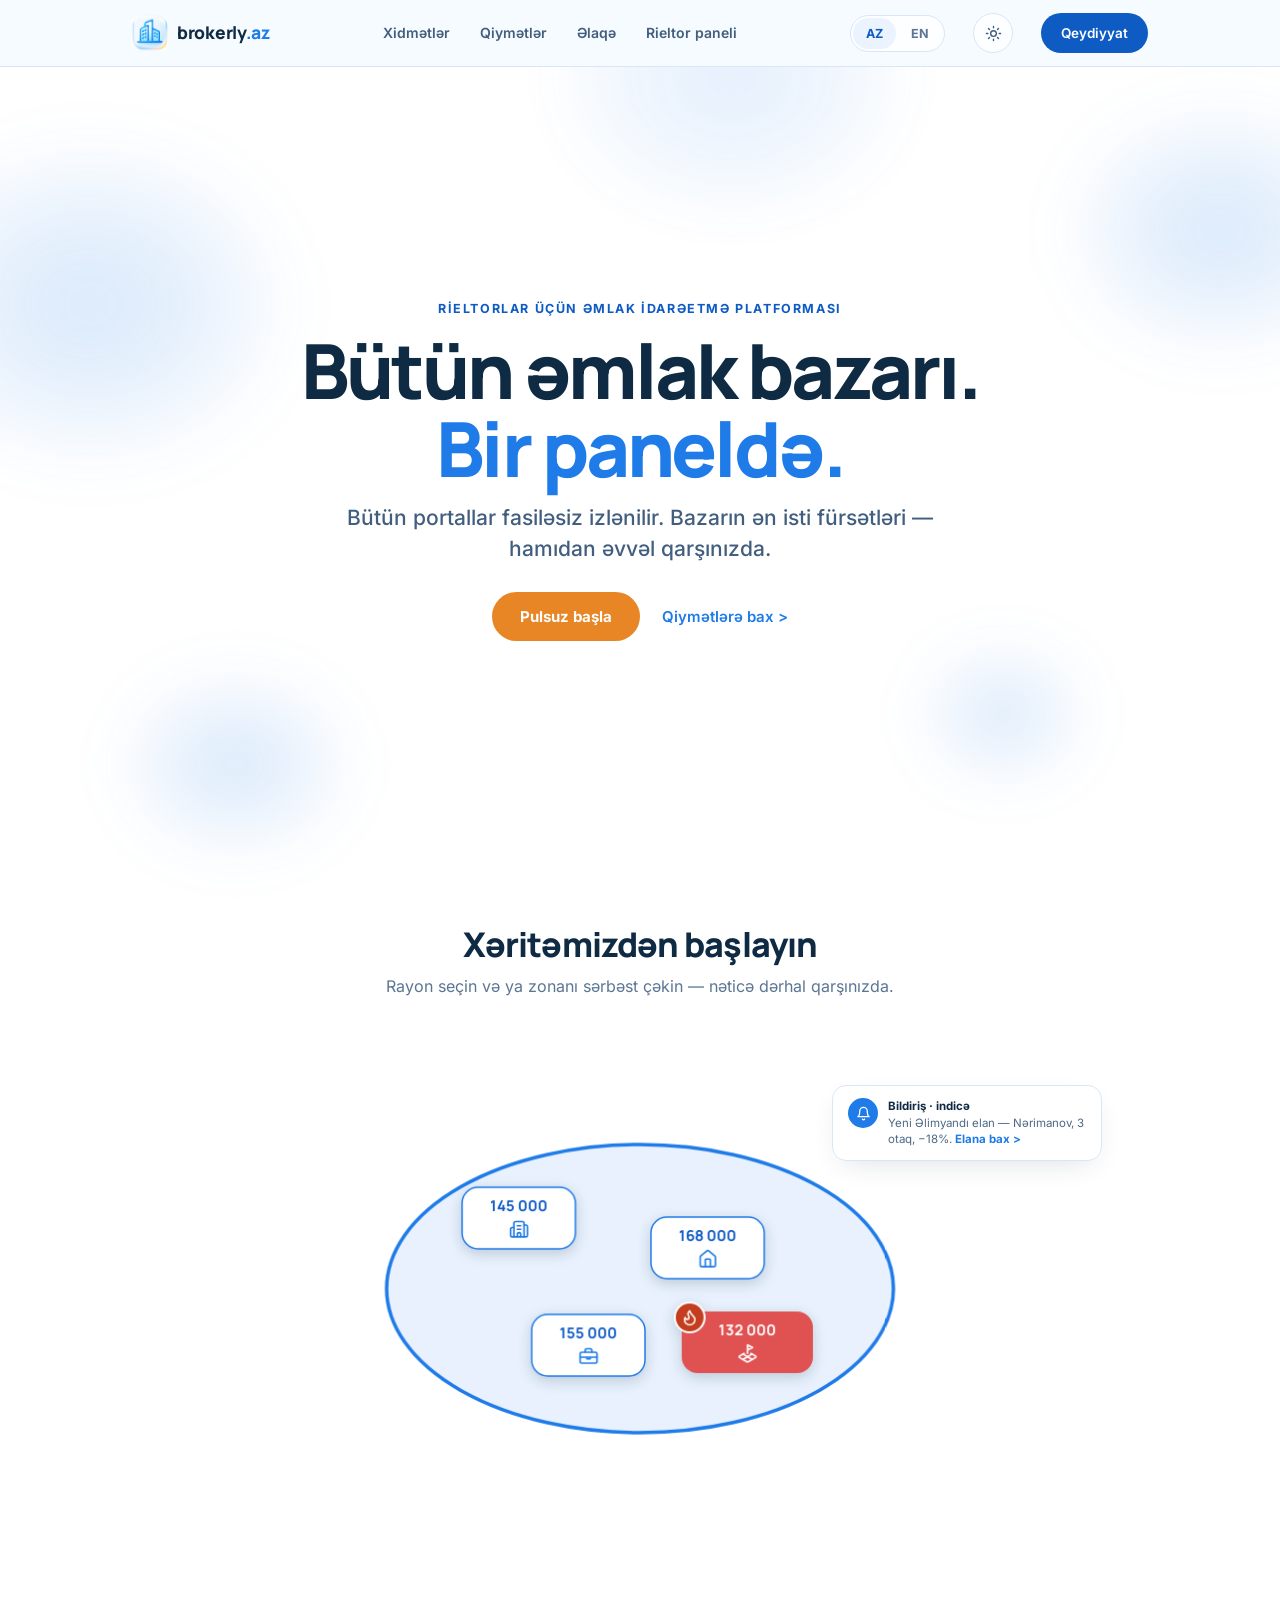
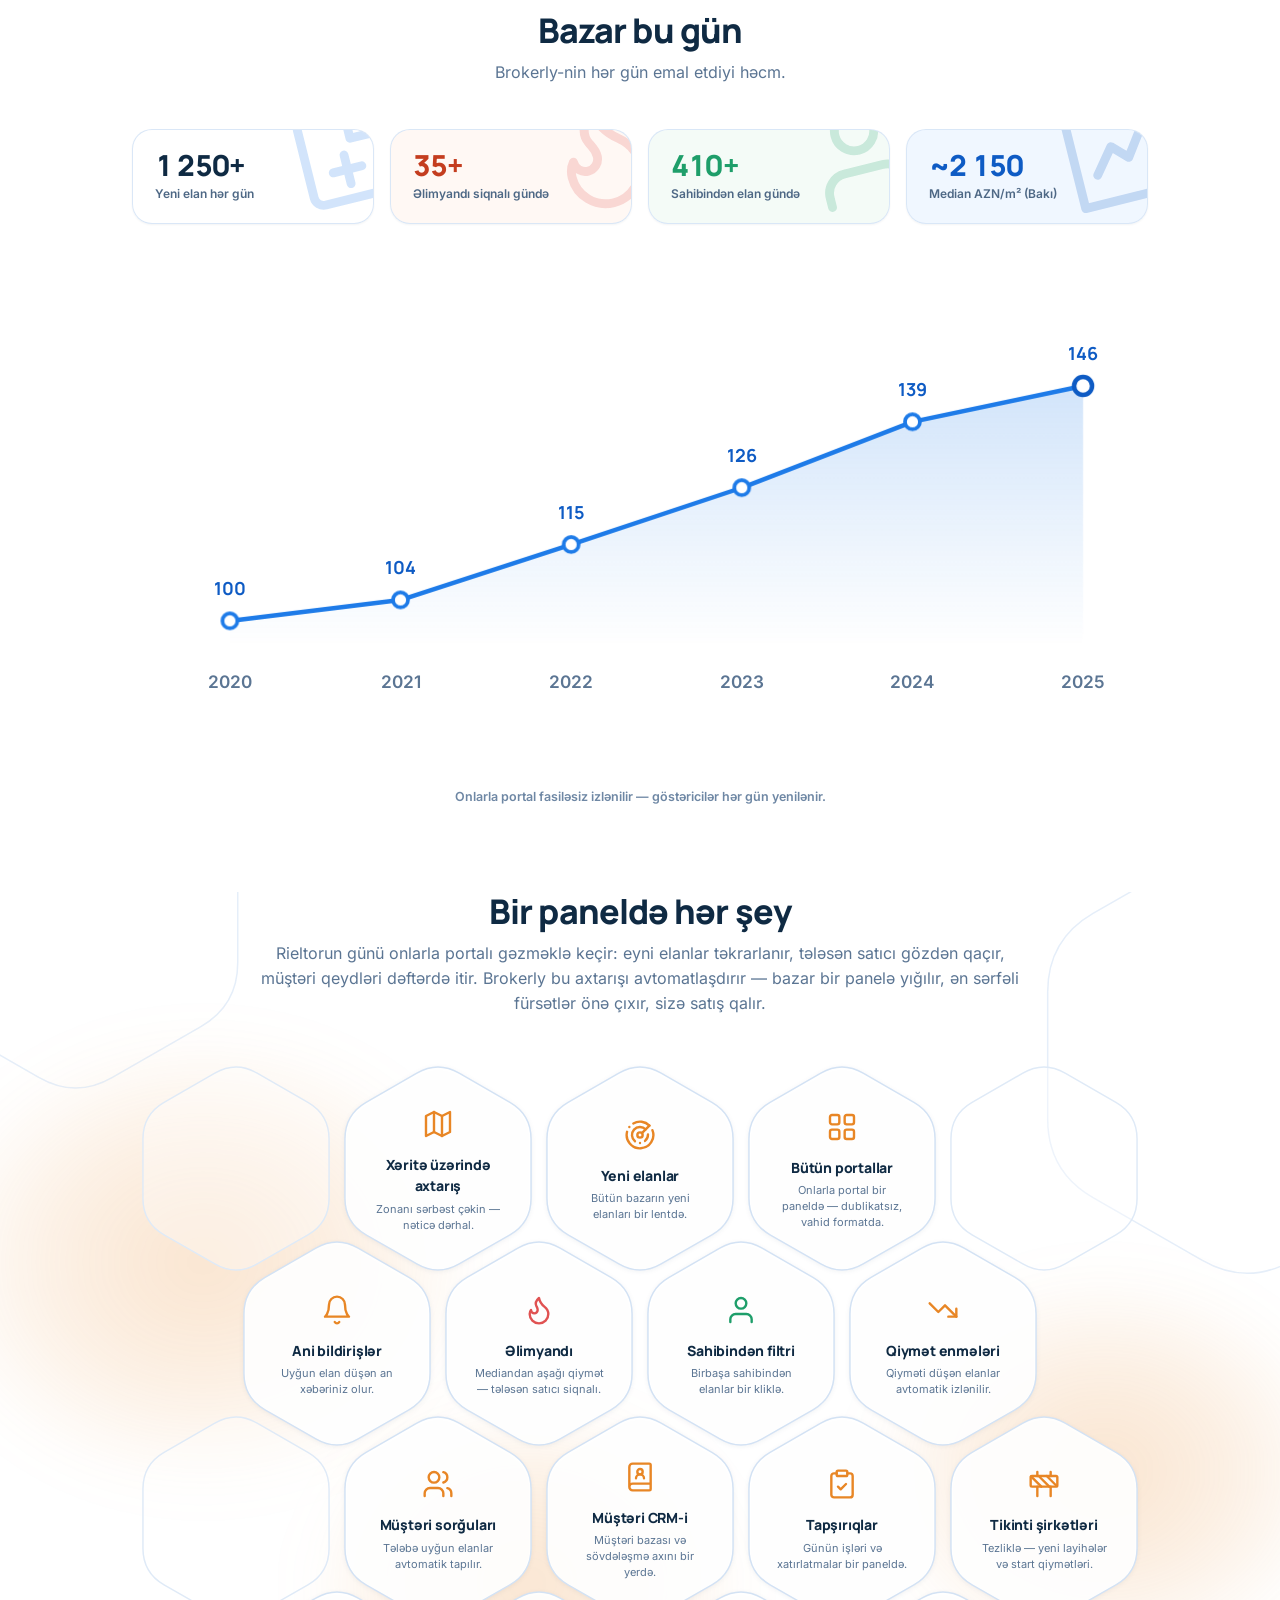
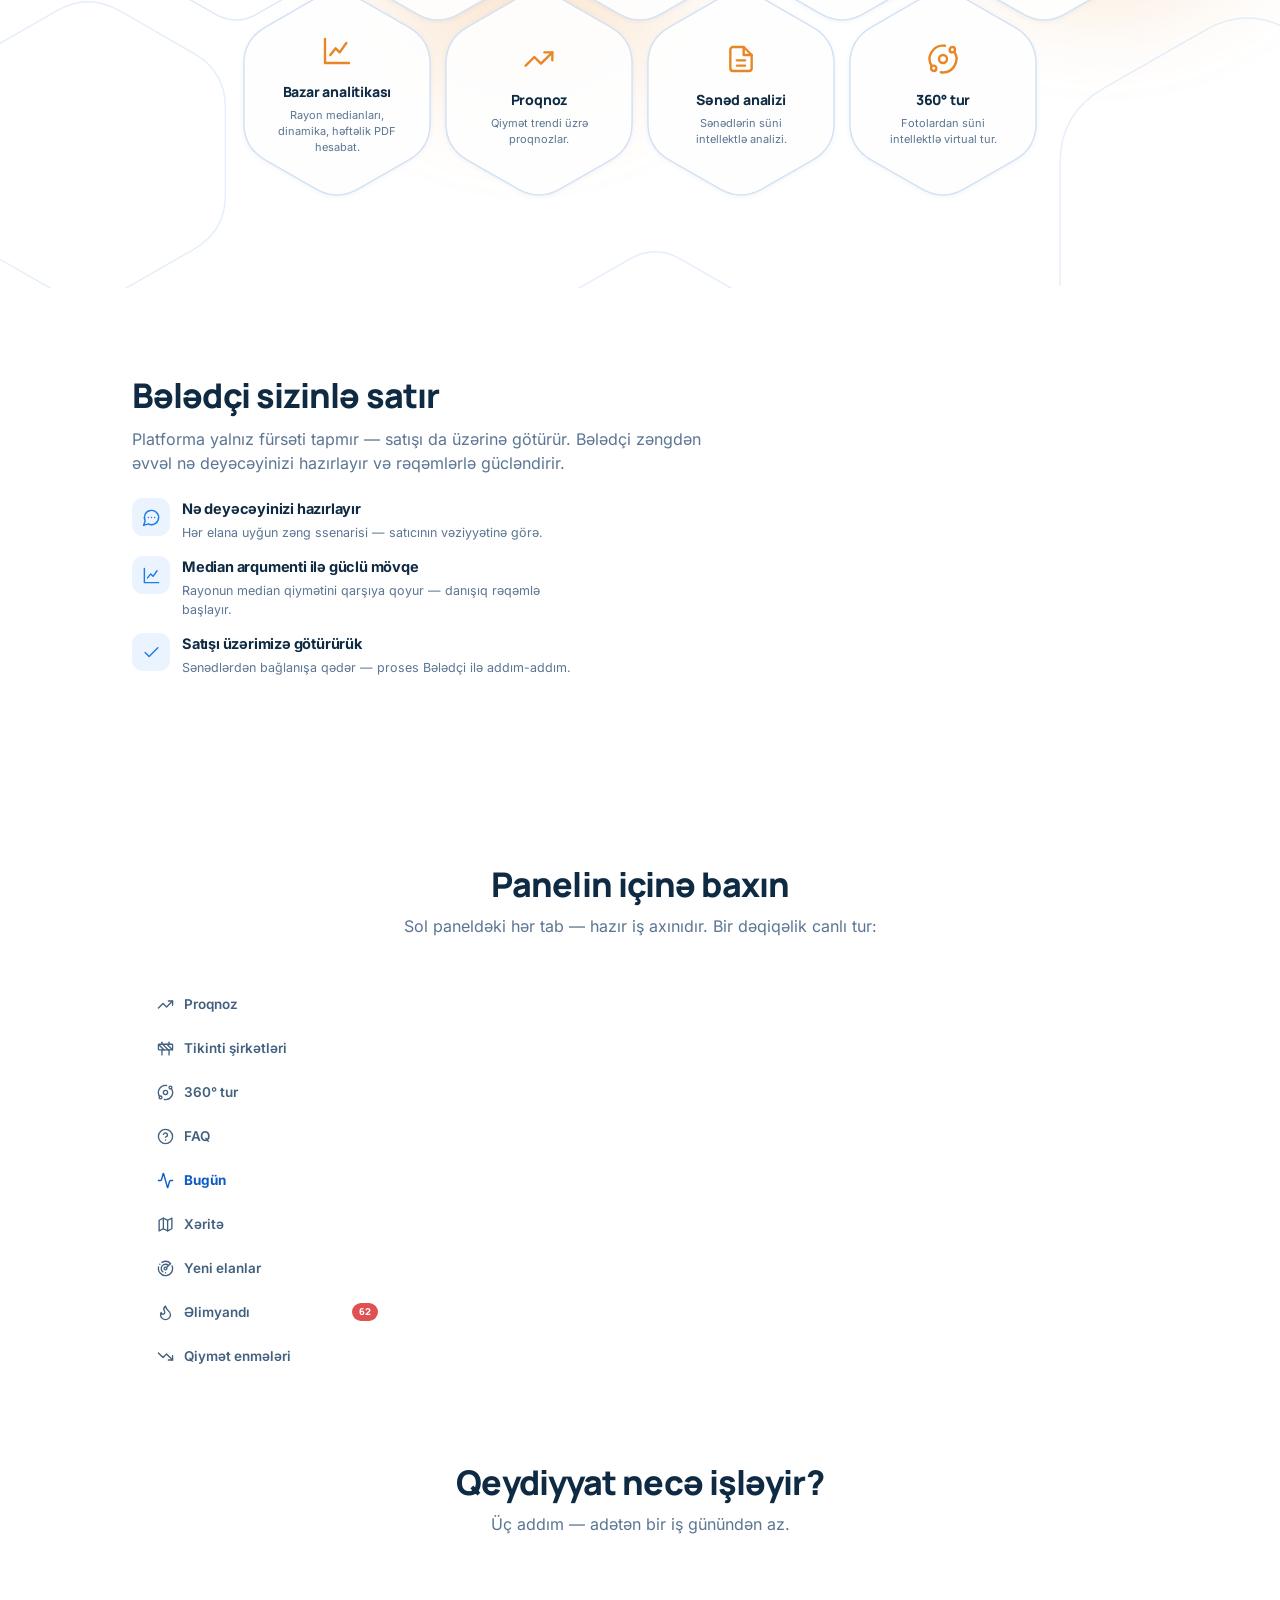
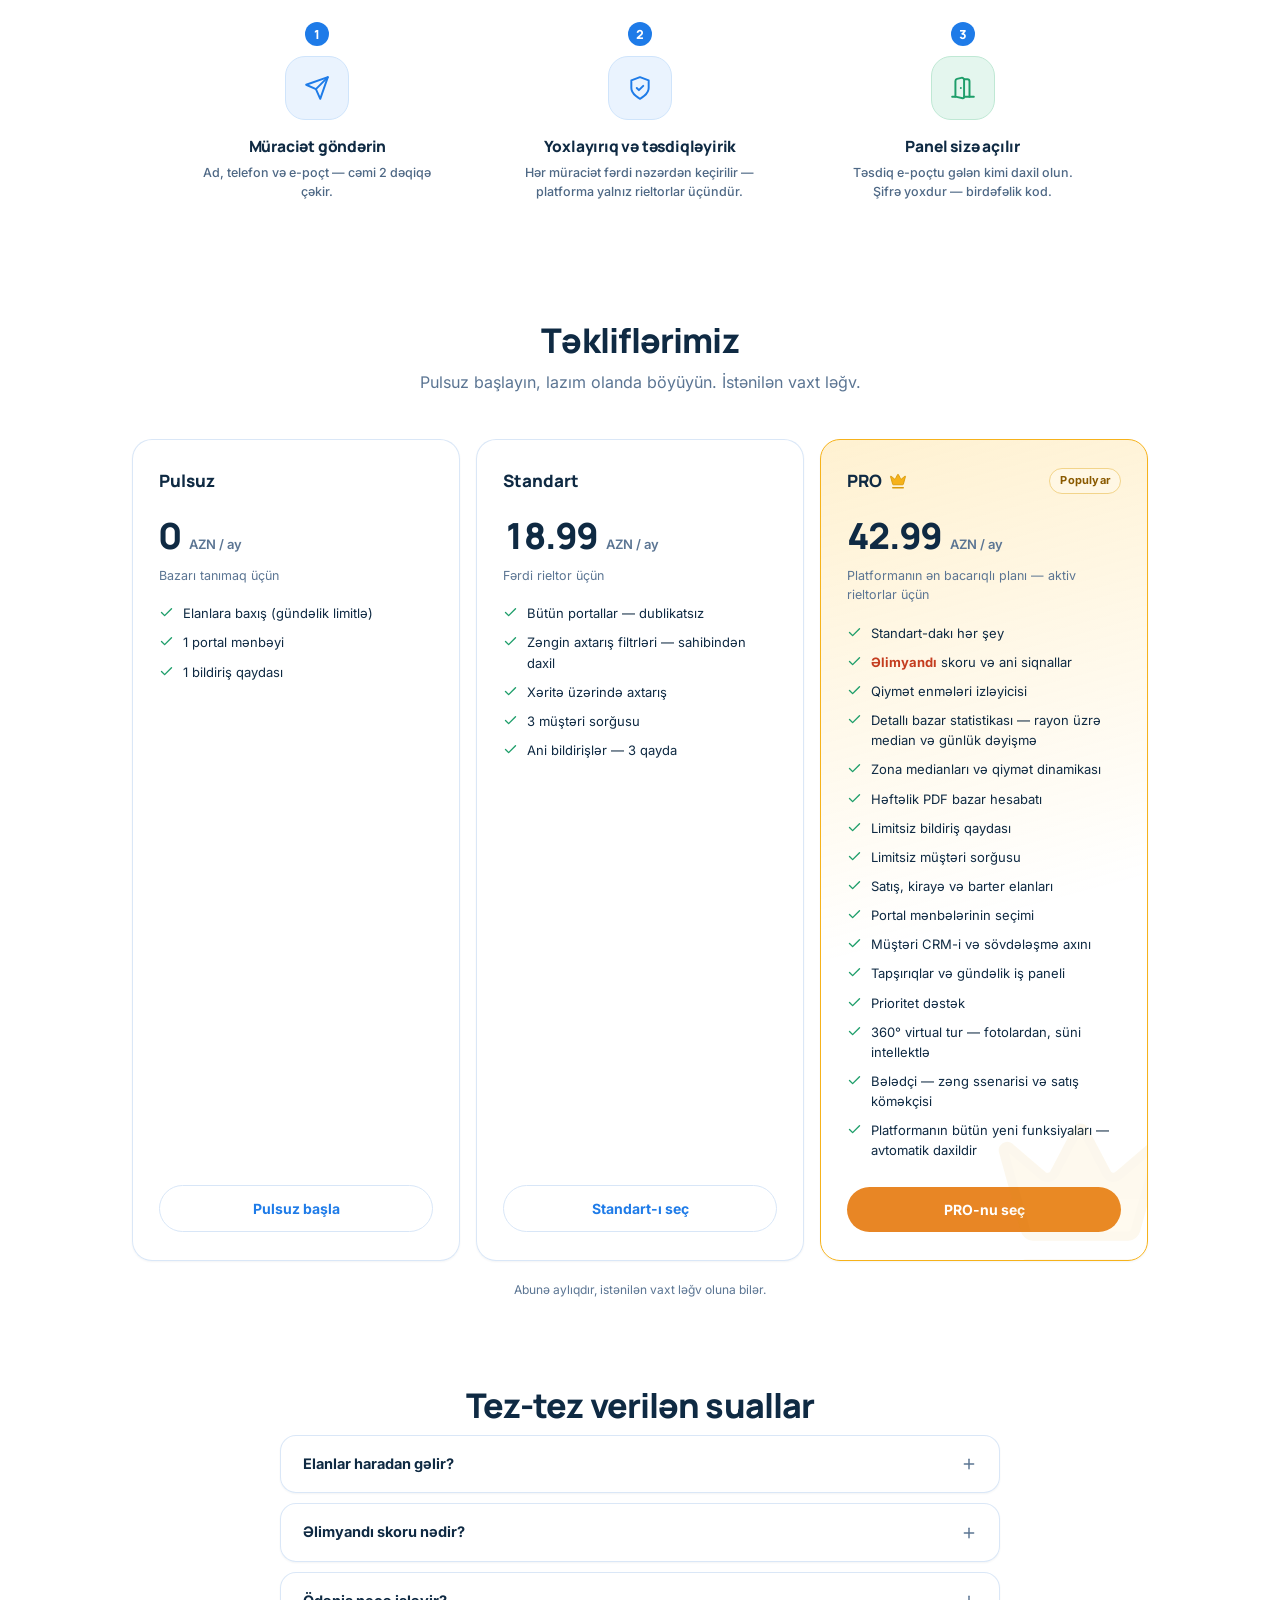
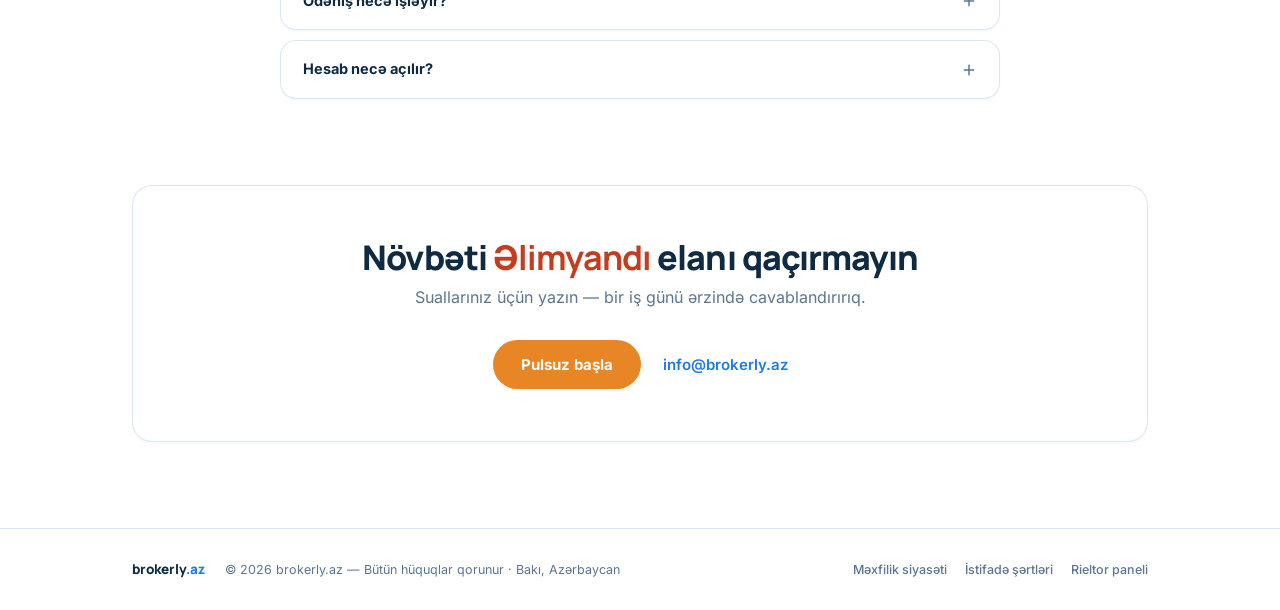
==== index.html @ d24974b5 "Map bubble mobile fix + approximate widget stats" ====
<!DOCTYPE html>
<html lang="az" data-title-az="brokerly.az — Bütün əmlak bazarı. Bir paneldə." data-title-en="brokerly.az — The entire property market. In one panel.">
<head>
<meta charset="UTF-8">
<meta name="viewport" content="width=device-width, initial-scale=1">
<title>brokerly.az — Bütün əmlak bazarı. Bir paneldə.</title>
<meta name="description" content="Brokerly — rieltorlar üçün əmlak idarəetmə platforması. Onlarla portal bir paneldə, Əlimyandı skoru, ani bildirişlər.">
<meta property="og:title" content="brokerly.az — Bütün əmlak bazarı. Bir paneldə.">
<meta property="og:description" content="Brokerly — rieltorlar üçün əmlak idarəetmə platforması. Onlarla portal bir paneldə, Əlimyandı skoru, ani bildirişlər.">
<meta property="og:image" content="https://brokerly.az/logo.png">
<meta property="og:url" content="https://brokerly.az/">
<meta property="og:locale" content="az_AZ">
<meta name="twitter:card" content="summary">
<link rel="canonical" href="https://brokerly.az/">
<link rel="alternate" hreflang="az" href="https://brokerly.az/">
<link rel="alternate" hreflang="x-default" href="https://brokerly.az/">
<meta property="og:type" content="website">
<link rel="icon" type="image/png" href="favicon.png">
<link rel="apple-touch-icon" href="apple-touch-icon.png">

<script>
document.documentElement.classList.add("js");
try{
  var th=localStorage.getItem("brokerly-theme");
  if(th==="dark"||(!th&&window.matchMedia&&matchMedia("(prefers-color-scheme: dark)").matches))
    document.documentElement.classList.add("dark");
}catch(e){}
</script>
<script type="application/ld+json">
{"@context":"https://schema.org","@graph":[
 {"@type":"Organization","name":"Brokerly","url":"https://brokerly.az","logo":"https://brokerly.az/logo.png","email":"info@brokerly.az","address":{"@type":"PostalAddress","addressLocality":"Baku","addressCountry":"AZ"}},
 {"@type":"Product","name":"Brokerly — rieltor paneli","description":"Rieltorlar üçün əmlak idarəetmə platforması: elan aqreqasiyası, Əlimyandı skoru, ani bildirişlər.","brand":{"@type":"Brand","name":"Brokerly"},
  "offers":[
   {"@type":"Offer","name":"Pulsuz","price":"0","priceCurrency":"AZN"},
   {"@type":"Offer","name":"Standart","price":"18.99","priceCurrency":"AZN"},
   {"@type":"Offer","name":"PRO","price":"42.99","priceCurrency":"AZN"}]}]}
</script>
<style>
@font-face{font-family:'Inter';font-style:normal;font-weight:400;font-display:swap;src:url(fonts/inter-latin-ext-400-normal.woff2) format('woff2');unicode-range:U+0100-02BA,U+02BD-02C5,U+02C7-02CC,U+02CE-02D7,U+02DD-02FF,U+0304,U+0308,U+0329,U+1D00-1DBF,U+1E00-1E9F,U+1EF2-1EFF,U+2020,U+20A0-20AB,U+20AD-20C0,U+2113,U+2C60-2C7F,U+A720-A7FF}
@font-face{font-family:'Inter';font-style:normal;font-weight:400;font-display:swap;src:url(fonts/inter-latin-400-normal.woff2) format('woff2');unicode-range:U+0000-00FF,U+0131,U+0152-0153,U+02BB-02BC,U+02C6,U+02DA,U+02DC,U+0304,U+0308,U+0329,U+2000-206F,U+20AC,U+2122,U+2191,U+2193,U+2212,U+2215,U+FEFF,U+FFFD}
@font-face{font-family:'Inter';font-style:normal;font-weight:500;font-display:swap;src:url(fonts/inter-latin-ext-500-normal.woff2) format('woff2');unicode-range:U+0100-02BA,U+02BD-02C5,U+02C7-02CC,U+02CE-02D7,U+02DD-02FF,U+0304,U+0308,U+0329,U+1D00-1DBF,U+1E00-1E9F,U+1EF2-1EFF,U+2020,U+20A0-20AB,U+20AD-20C0,U+2113,U+2C60-2C7F,U+A720-A7FF}
@font-face{font-family:'Inter';font-style:normal;font-weight:500;font-display:swap;src:url(fonts/inter-latin-500-normal.woff2) format('woff2');unicode-range:U+0000-00FF,U+0131,U+0152-0153,U+02BB-02BC,U+02C6,U+02DA,U+02DC,U+0304,U+0308,U+0329,U+2000-206F,U+20AC,U+2122,U+2191,U+2193,U+2212,U+2215,U+FEFF,U+FFFD}
@font-face{font-family:'Inter';font-style:normal;font-weight:600;font-display:swap;src:url(fonts/inter-latin-ext-600-normal.woff2) format('woff2');unicode-range:U+0100-02BA,U+02BD-02C5,U+02C7-02CC,U+02CE-02D7,U+02DD-02FF,U+0304,U+0308,U+0329,U+1D00-1DBF,U+1E00-1E9F,U+1EF2-1EFF,U+2020,U+20A0-20AB,U+20AD-20C0,U+2113,U+2C60-2C7F,U+A720-A7FF}
@font-face{font-family:'Inter';font-style:normal;font-weight:600;font-display:swap;src:url(fonts/inter-latin-600-normal.woff2) format('woff2');unicode-range:U+0000-00FF,U+0131,U+0152-0153,U+02BB-02BC,U+02C6,U+02DA,U+02DC,U+0304,U+0308,U+0329,U+2000-206F,U+20AC,U+2122,U+2191,U+2193,U+2212,U+2215,U+FEFF,U+FFFD}
@font-face{font-family:'Inter';font-style:normal;font-weight:700;font-display:swap;src:url(fonts/inter-latin-ext-700-normal.woff2) format('woff2');unicode-range:U+0100-02BA,U+02BD-02C5,U+02C7-02CC,U+02CE-02D7,U+02DD-02FF,U+0304,U+0308,U+0329,U+1D00-1DBF,U+1E00-1E9F,U+1EF2-1EFF,U+2020,U+20A0-20AB,U+20AD-20C0,U+2113,U+2C60-2C7F,U+A720-A7FF}
@font-face{font-family:'Inter';font-style:normal;font-weight:700;font-display:swap;src:url(fonts/inter-latin-700-normal.woff2) format('woff2');unicode-range:U+0000-00FF,U+0131,U+0152-0153,U+02BB-02BC,U+02C6,U+02DA,U+02DC,U+0304,U+0308,U+0329,U+2000-206F,U+20AC,U+2122,U+2191,U+2193,U+2212,U+2215,U+FEFF,U+FFFD}
@font-face{font-family:'Manrope';font-style:normal;font-weight:700;font-display:swap;src:url(fonts/manrope-latin-ext-700-normal.woff2) format('woff2');unicode-range:U+0100-02BA,U+02BD-02C5,U+02C7-02CC,U+02CE-02D7,U+02DD-02FF,U+0304,U+0308,U+0329,U+1D00-1DBF,U+1E00-1E9F,U+1EF2-1EFF,U+2020,U+20A0-20AB,U+20AD-20C0,U+2113,U+2C60-2C7F,U+A720-A7FF}
@font-face{font-family:'Manrope';font-style:normal;font-weight:700;font-display:swap;src:url(fonts/manrope-latin-700-normal.woff2) format('woff2');unicode-range:U+0000-00FF,U+0131,U+0152-0153,U+02BB-02BC,U+02C6,U+02DA,U+02DC,U+0304,U+0308,U+0329,U+2000-206F,U+20AC,U+2122,U+2191,U+2193,U+2212,U+2215,U+FEFF,U+FFFD}
@font-face{font-family:'Manrope';font-style:normal;font-weight:800;font-display:swap;src:url(fonts/manrope-latin-ext-800-normal.woff2) format('woff2');unicode-range:U+0100-02BA,U+02BD-02C5,U+02C7-02CC,U+02CE-02D7,U+02DD-02FF,U+0304,U+0308,U+0329,U+1D00-1DBF,U+1E00-1E9F,U+1EF2-1EFF,U+2020,U+20A0-20AB,U+20AD-20C0,U+2113,U+2C60-2C7F,U+A720-A7FF}
@font-face{font-family:'Manrope';font-style:normal;font-weight:800;font-display:swap;src:url(fonts/manrope-latin-800-normal.woff2) format('woff2');unicode-range:U+0000-00FF,U+0131,U+0152-0153,U+02BB-02BC,U+02C6,U+02DA,U+02DC,U+0304,U+0308,U+0329,U+2000-206F,U+20AC,U+2122,U+2191,U+2193,U+2212,U+2215,U+FEFF,U+FFFD}

/* brokerly.az — landing · CRM v5.97 tokens · Apple glass */
:root{
  --bg:#F5FAFF; --ink:#0F2A43; --muted:#5B7593;
  --blue:#1E7BE8; --deep:#0E5BC4; --sky:#EAF3FE; --line:#D8E6F7;
  --amber-soft:#FFF3E0; --amber-ink:#CD6207;
  --green:#1E9E6A; --green-soft:#E4F6EE; --red:#E05252;
  --grad:#E88625; --act:#E1720C;
  --glass:rgba(255,255,255,.55); --glass-line:rgba(255,255,255,.7);
}
*{box-sizing:border-box;margin:0;padding:0}
html{scroll-behavior:smooth}
body{font-family:"Inter",system-ui,sans-serif;color:var(--ink);font-size:15px;line-height:1.55;background:#FBFDFF;overflow-x:hidden}
h1,h2,h3{font-family:"Manrope","Inter",system-ui,sans-serif}
svg{flex:none}
a{text-decoration:none;color:var(--blue)}
button{font-family:inherit;cursor:pointer}
:focus-visible{outline:3px solid rgba(30,123,232,.4);outline-offset:2px;border-radius:10px}
::selection{background:rgba(30,123,232,.18)}
.num{font-family:"Manrope","Inter",sans-serif;font-variant-numeric:tabular-nums}
html:not(.lang-en) [data-en]{display:none!important}
html.lang-en [data-az]{display:none!important}
.wrap{max-width:1060px;margin:0 auto;padding:0 22px}

.widgets{display:grid;grid-template-columns:repeat(4,1fr);gap:16px}
.widget{position:relative;overflow:hidden;display:flex;align-items:center;justify-content:space-between;gap:16px;padding:20px 22px;text-align:left;background:rgba(240,247,255,.82)}
.widget>div:first-child{min-width:0}
.widget.hotw{background:rgba(255,247,243,.85)}
.widget.grnw{background:rgba(242,251,246,.85)}
.widget.bluw{background:rgba(238,246,255,.85)}
.widget>div:first-child{position:relative;z-index:1}
.wic{position:absolute;right:-30px;top:-34px;width:118px;height:118px;color:var(--blue);opacity:.2;transform:rotate(-14deg);pointer-events:none}
.wic svg{width:118px;height:118px}
.widget.hotw .wic{color:#E05252}
.widget.grnw .wic{color:var(--green)}
.widget.bluw .wic{color:var(--deep)}
.wv{font-family:"Manrope","Inter",sans-serif;font-size:29px;font-weight:800;letter-spacing:-.8px;line-height:1.1}
.widget.hotw .wv{color:#C43D1F}.widget.grnw .wv{color:var(--green)}.widget.bluw .wv{color:var(--deep)}
.wl{font-size:12px;color:#4E6885;font-weight:600;margin-top:3px}
.tportals{margin-top:22px;text-align:center;font-size:12.5px;color:#6E87A4;font-weight:600}
.chartcard{padding:26px 28px 20px}
.chead{display:flex;align-items:flex-start;justify-content:space-between;gap:14px;margin-bottom:14px}
.chead h3{font-size:17px;font-weight:800;letter-spacing:-.3px}
.chead p{font-size:12.5px;color:#4E6885;font-weight:600;margin-top:2px}
.cbadge{background:var(--green-soft);color:var(--green);border:1px solid #BFE8D4;border-radius:99px;padding:6px 14px;font-size:15px;font-weight:800;font-family:"Manrope","Inter",sans-serif;white-space:nowrap}
.cbadge small{font-size:11px;font-weight:700;color:#3E8A66}
.chwrap{overflow-x:auto;-webkit-overflow-scrolling:touch}
.chart{display:block;width:100%;height:auto}
@media(max-width:560px){.chart{min-width:520px}}
.cd{fill:#fff;stroke:#1E7BE8;stroke-width:2.5}
.cd.last{stroke:#0E5BC4;stroke-width:3}
.csrc{margin-top:10px;font-size:10.5px;color:#8AA3BF;line-height:1.5}
html.js .chartcard .cline{stroke-dasharray:1;stroke-dashoffset:1}
html.js .chartcard .carea,html.js .chartcard .cd,html.js .chartcard .cvals text{opacity:0}
.chartcard.in .cline{animation:cdraw 1.5s cubic-bezier(.45,.05,.35,1) forwards .2s}
.chartcard.in .carea{animation:cfade .7s ease forwards 1.3s}
.chartcard.in .cd{transform-origin:center;transform-box:fill-box;animation:cpop .45s cubic-bezier(.3,1.5,.4,1) forwards}
.chartcard.in .cd1{animation-delay:.25s}.chartcard.in .cd2{animation-delay:.5s}.chartcard.in .cd3{animation-delay:.75s}
.chartcard.in .cd4{animation-delay:1s}.chartcard.in .cd5{animation-delay:1.25s}.chartcard.in .cd6{animation-delay:1.5s}
.chartcard.in .cvals text{animation:cfade .5s ease forwards 1.7s}
@keyframes cdraw{to{stroke-dashoffset:0}}
@keyframes cfade{to{opacity:1}}
@keyframes cpop{from{opacity:0;transform:scale(.3)}to{opacity:1;transform:scale(1)}}
@media (prefers-reduced-motion: reduce){
  html.js .chartcard .cline{stroke-dashoffset:0}
  html.js .chartcard .carea,html.js .chartcard .cd,html.js .chartcard .cvals text{opacity:1;animation:none}
}
@media(max-width:860px){.widgets{grid-template-columns:repeat(2,1fr)}}
@media(max-width:480px){.widgets{grid-template-columns:1fr}}
.joincard{padding:40px 36px 32px;position:relative}
.jpath{position:absolute;inset:0;width:100%;height:100%;pointer-events:none}
html:not(.js) .jpath{display:none}
.jgrid{display:grid;grid-template-columns:repeat(3,1fr);gap:26px;position:relative;z-index:1}
.jstep{text-align:center}
.jno{display:inline-flex;width:24px;height:24px;border-radius:99px;background:var(--blue);color:#fff;font-size:12.5px;font-weight:800;align-items:center;justify-content:center;margin-bottom:10px}
.jic{width:64px;height:64px;border-radius:20px;background:var(--sky);border:1px solid #CFE4FB;color:var(--blue);display:flex;align-items:center;justify-content:center;margin:0 auto 14px}
.jic.grn{background:var(--green-soft);border-color:#BFE8D4;color:var(--green)}
.jstep h3{font-size:15.5px;font-weight:800;letter-spacing:-.2px;margin-bottom:6px}
.jstep p{font-size:12.5px;color:#4E6885;font-weight:500;max-width:230px;margin:0 auto;line-height:1.5}
html.js .jpath path{stroke-dasharray:1;stroke-dashoffset:1}
.joincard.in .jp0{animation:jdraw .45s cubic-bezier(.4,0,.2,1) forwards .15s}
.joincard.in .jp1{animation:jdraw .55s cubic-bezier(.4,0,.2,1) forwards .95s}
.joincard.in .jp2{animation:jdraw .55s cubic-bezier(.4,0,.2,1) forwards 1.85s}
.joincard.in .jp3{animation:jdraw .4s cubic-bezier(.4,0,.2,1) forwards 2.75s}
html.js .jstep{opacity:0;transform:translateY(16px)}
.joincard.in .jstep{animation:jin .65s cubic-bezier(.22,.8,.26,1) forwards}
.joincard.in .jstep:nth-child(1){animation-delay:.55s}
.joincard.in .jstep:nth-child(2){animation-delay:1.45s}
.joincard.in .jstep:nth-child(3){animation-delay:2.35s}
@keyframes jdraw{to{stroke-dashoffset:0}}
@keyframes jin{to{opacity:1;transform:none}}
@media(max-width:860px){
  .jpath{display:none}
  .joincard{padding:26px 22px 24px}
  .jgrid{grid-template-columns:1fr;gap:28px}
  .jstep{position:relative;display:grid;grid-template-columns:auto 1fr;grid-template-areas:"ic h" "ic p";column-gap:16px;row-gap:3px;align-items:center;text-align:left}
  .jstep .jno{position:absolute;top:-5px;left:-5px;margin:0;z-index:1}
  .jic{grid-area:ic;margin:0;width:58px;height:58px}
  .jstep h3{grid-area:h;margin:0;align-self:end}
  .jstep p{grid-area:p;margin:0;max-width:none;align-self:start}
  .jstep:nth-child(2){grid-template-columns:1fr auto;grid-template-areas:"h ic" "p ic";text-align:right}
  .jstep:nth-child(2) .jno{left:auto;right:-5px}
  .joincard.in .jstep:nth-child(1){animation-delay:.05s}
  .joincard.in .jstep:nth-child(2){animation-delay:.2s}
  .joincard.in .jstep:nth-child(3){animation-delay:.35s}
}
@media (prefers-reduced-motion: reduce){
  html.js .jpath path{stroke-dashoffset:0}
  html.js .jstep{opacity:1;transform:none;animation:none!important}
}
.faq{max-width:720px;margin:0 auto;display:flex;flex-direction:column;gap:10px}
.faq details{padding:0 22px;border-radius:16px}
.faq summary{list-style:none;cursor:pointer;display:flex;align-items:center;justify-content:space-between;gap:14px;padding:17px 0;font-weight:700;font-size:14.5px;min-height:44px}
.faq summary::-webkit-details-marker{display:none}
.faq summary svg{color:var(--muted);transition:transform .25s}
.faq details[open] summary svg{transform:rotate(45deg)}
.faq .fa{color:#4E6885;font-size:13.5px;padding-bottom:18px;line-height:1.6}

/* ---- glass primitives ---- */
.glass{
  background:rgba(255,255,255,.74);
  backdrop-filter:blur(14px);-webkit-backdrop-filter:blur(14px);
  border:1px solid rgba(216,230,247,.95);border-radius:20px;
  box-shadow:0 1px 2px rgba(15,42,67,.05)}
.btn{display:inline-flex;align-items:center;justify-content:center;gap:8px;border:none;border-radius:99px;
  font-weight:700;font-size:15px;padding:13px 28px;color:#fff;background:var(--grad);
  transition:background .15s ease, filter .15s ease}
.btn:hover{background:#D6741A;filter:brightness(.96)}
.btn.ghost{background:rgba(255,255,255,.7);color:var(--blue);border:1px solid var(--line)}
.btn.ghost:hover{background:#fff;border-color:#BBD6F5;filter:none}

/* ---- thin glass nav ---- */
.anav{position:sticky;top:0;z-index:100;background:rgba(245,250,255,.82);
  backdrop-filter:blur(14px);-webkit-backdrop-filter:blur(14px);
  border-bottom:1px solid var(--line)}
.anav .in{max-width:1060px;margin:0 auto;height:66px;display:flex;align-items:center;gap:28px;padding:0 22px}
.anav img{width:36px;height:36px}
.anav .bt{font-family:"Manrope",sans-serif;font-weight:800;font-size:17.5px;letter-spacing:-.3px;color:var(--ink)}
.anav .bt span{color:var(--blue)}
.anav nav{display:flex;gap:26px;margin:0 auto}
.anav nav a{font-size:14px;font-weight:600;color:#425E7E;transition:color .2s;padding:6px 2px;white-space:nowrap}
.anav nav a:hover{color:var(--act)}
.langseg{display:inline-flex;background:rgba(255,255,255,.7);border:1px solid var(--line);border-radius:99px;padding:2px;gap:2px}
.langseg button{border:none;background:transparent;border-radius:99px;padding:8px 13px;font-size:12.5px;font-weight:700;color:var(--muted)}
.langseg button.on{background:var(--sky);color:var(--deep)}
.anav .lgn{font-size:13.5px;font-weight:600;color:#fff;background:var(--deep);border-radius:99px;padding:10px 20px;transition:background .2s;white-space:nowrap}
.anav .lgn:hover{background:#0A4DA6}
.tbtn{width:40px;height:40px;border-radius:99px;border:1px solid var(--line);background:rgba(255,255,255,.7);color:#425E7E;display:flex;align-items:center;justify-content:center;transition:color .2s,background .2s}
.tbtn:hover{color:var(--act)}
.tbtn .moon{display:none}
html.dark .tbtn .sun{display:none}
html.dark .tbtn .moon{display:block}
.mbtn{display:none;border:none;background:transparent;color:var(--ink);width:46px;height:46px;align-items:center;justify-content:center;border-radius:12px}
.mbtn:hover{background:rgba(234,243,254,.8)}
.mmenu{position:fixed;top:66px;left:0;right:0;z-index:99;background:#FDFEFF;border-bottom:1px solid var(--line);padding:14px 22px 18px;display:none}
.mmenu.open{display:block}
.mmenu a{display:block;padding:13px 4px;font-size:15px;font-weight:600;color:var(--ink);border-bottom:1px solid rgba(216,230,247,.6)}
.mmenu a:hover{color:var(--act)}
.mmenu .btn{width:100%;margin-top:14px;padding:13px}
.mmenu a.btn,.mmenu a.btn:hover{color:#fff}
@media(max-width:920px){.anav nav{display:none}.mbtn{display:inline-flex}.anav .in{gap:10px}.anav .langseg{margin-left:auto}}
@media(max-width:560px){
  .anav .bt{font-size:14.5px;letter-spacing:-.2px}
  .anav .in{gap:5px;padding:0 10px}
  .anav .in>a:first-child{gap:5px!important}
  .anav img{width:30px;height:30px}
  .anav .lgn{padding:7px 9px;font-size:11.5px}
  .langseg button{padding:5px 6px;font-size:10.5px}
  .tbtn{width:30px;height:30px}
  .mbtn{width:30px;height:30px}
}
@media(max-width:380px){
  .anav .bt{display:none}
  .anav .in{gap:6px;padding:0 10px}
  .anav img{width:30px;height:30px}
  .anav .lgn{padding:7px 11px;font-size:12px}
  .langseg button{padding:5px 8px;font-size:11.5px}
  .tbtn{width:34px;height:34px}
  .mbtn{width:36px;height:36px}
}

/* ---- hero ---- */
.hero{text-align:center;padding:20px 22px 48px;position:relative;min-height:calc(100vh - 66px);min-height:calc(100svh - 66px);display:flex;flex-direction:column;align-items:center;justify-content:center;overflow:hidden}
.hcircs{position:absolute;inset:0;pointer-events:none}
.hc{position:absolute;border-radius:50%;background:radial-gradient(closest-side, rgba(30,123,232,.17), rgba(30,123,232,.10) 55%, rgba(30,123,232,0) 100%);display:block;filter:blur(30px);will-change:transform}
.hc1{width:420px;height:340px;left:-120px;top:8%;animation:hf1 19s ease-in-out infinite}
.hc2{width:320px;height:260px;right:-100px;top:4%;animation:hf2 16s ease-in-out infinite}
.hc3{width:240px;height:190px;left:9%;bottom:5%;animation:hf3 14s ease-in-out infinite}
.hc4{width:170px;height:140px;right:15%;bottom:14%;animation:hf2 18s ease-in-out infinite reverse}
.hc5{width:380px;height:300px;right:28%;top:-140px;opacity:.7;animation:hf1 23s ease-in-out infinite reverse}
@keyframes hf1{0%,100%{transform:translate(0,0) scale(1)}50%{transform:translate(46px,-50px) scale(1.07)}}
@keyframes hf2{0%,100%{transform:translate(0,0) scale(1)}50%{transform:translate(-42px,38px) scale(.94)}}
@keyframes hf3{0%,100%{transform:translate(0,0)}50%{transform:translate(32px,-30px)}}
@media (prefers-reduced-motion: reduce){.hc{animation:none!important}}
.rise{opacity:0;transform:translateY(20px);animation:rise 1s cubic-bezier(.22,.8,.26,1) forwards}
.d3{animation-delay:.62s}.d4{animation-delay:.8s}.d5{animation-delay:.95s}
@keyframes rise{to{opacity:1;transform:none}}
.over{font-size:12.5px;font-weight:700;color:var(--deep);letter-spacing:1.6px;text-transform:uppercase}
h1{font-size:clamp(40px,7.4vw,76px);font-weight:800;letter-spacing:-.038em;line-height:1.02;margin:14px auto 16px;max-width:860px}
h1 .w{display:inline-block;opacity:0;transform:translateY(30px);filter:blur(12px);animation:word 1s cubic-bezier(.22,.8,.26,1) forwards}
h1 .w1{animation-delay:.08s}h1 .w2{animation-delay:.2s}h1 .w25{animation-delay:.3s}h1 .w3{animation-delay:.44s}h1 .w4{animation-delay:.56s}
@keyframes word{60%{filter:blur(0)}to{opacity:1;transform:none;filter:blur(0)}}
h1 .grad{color:var(--blue)}
.sub{font-size:clamp(16px,2.3vw,21px);color:#425E7E;font-weight:500;max-width:620px;margin:0 auto 28px;line-height:1.45}
.actas{display:flex;gap:22px;justify-content:center;align-items:center;flex-wrap:wrap}
.alink{color:var(--blue);font-size:15px;font-weight:600}
.alink:hover{text-decoration:none;color:var(--deep)}
@media(max-width:760px){.actas{gap:14px}}

/* ---- product stage ---- */
.stagewrap{max-width:1000px;margin:24px auto 0;padding:0 22px 44px;perspective:1300px}
.stage{position:relative;border-radius:26px;transform-style:preserve-3d;transition:transform 1.15s cubic-bezier(.22,.8,.26,1);will-change:transform}
html.js .stage:not(.play){transform:rotateX(9deg) scale(.955) translateY(26px)}
.mapcard{position:relative;border:1px solid var(--line);border-radius:26px;overflow:hidden;background:var(--mapbg,#EDF4FC);box-shadow:0 16px 44px -20px rgba(15,42,67,.22)}
.maphead{display:flex;align-items:center;justify-content:space-between;padding:10px 16px;line-height:1;border-bottom:1px solid var(--line);background:rgba(255,255,255,.72);backdrop-filter:blur(10px);-webkit-backdrop-filter:blur(10px)}
.mh-l{display:inline-flex;align-items:center;gap:8px;font-size:13px;font-weight:700;color:var(--deep)}
.mh-r{display:inline-flex;align-items:center;gap:7px;font-size:12px;font-weight:700;color:var(--green)}
.mh-r i{width:8px;height:8px;border-radius:99px;background:var(--green);display:block;animation:lv 1.8s ease infinite}
@keyframes lv{50%{opacity:.35}}
@media (prefers-reduced-motion: reduce){.mh-r i{animation:none}}
.mapcard .mapsvg{display:block;width:100%;height:auto}
html.js .zone-line{stroke-dasharray:1;stroke-dashoffset:1}
.play .zone-line{animation:draw 1.5s cubic-bezier(.45,.05,.35,1) forwards .15s}
@keyframes draw{to{stroke-dashoffset:0}}
html.js .zone-fill{opacity:0}
.play .zone-fill{animation:fadein .6s ease forwards 1.6s}
@keyframes fadein{to{opacity:1}}
html.js .drawdot{opacity:0}
.gpen{filter:drop-shadow(0 2px 4px rgba(15,42,67,.35))}
html:not(.js) .drawdot{display:none}
.play .drawdot{animation:dotin .18s ease forwards .15s, dotoff .4s ease forwards 1.66s}
@keyframes dotin{to{opacity:1}}
@keyframes dotoff{to{opacity:0}}
.chip{transform-origin:center;transform-box:fill-box;filter:drop-shadow(0 4px 7px rgba(15,42,67,.2))}
html.js .chip{opacity:0;transform:scale(.35) rotate(-5deg)}
.play .chip{animation:pop .55s cubic-bezier(.3,1.55,.4,1) forwards}
.play .c1{animation-delay:1.75s}.play .c2{animation-delay:1.92s}.play .c3{animation-delay:2.09s}
.play .chot{animation-delay:2.3s}
@keyframes pop{to{opacity:1;transform:scale(1) rotate(0)}}
.pulse{opacity:0;transform-origin:center;transform-box:fill-box}
.play .pulse{animation:pulse 1.5s ease-out 2.6s 2}
@keyframes pulse{0%{opacity:.6;transform:scale(.5)}100%{opacity:0;transform:scale(2.2)}}
.toast{position:absolute;right:16px;top:58px;background:rgba(255,255,255,.95);border:1px solid var(--line);border-radius:14px;box-shadow:0 10px 30px -12px rgba(15,42,67,.18);padding:12px 15px;display:flex;gap:10px;align-items:flex-start;max-width:270px}
html.js .toast{opacity:0;transform:translateY(-16px) scale(.95)}
.stage.play .toast{animation:toast .75s cubic-bezier(.25,1.3,.35,1) forwards 2.85s}
@keyframes toast{to{opacity:1;transform:none}}
.toast .av{width:30px;height:30px;border-radius:99px;background:var(--blue);color:#fff;display:flex;align-items:center;justify-content:center;font-family:"Manrope",sans-serif;font-weight:800;font-size:12px;flex:none}
.toast .tt{font-size:11.5px;color:#4E6885;line-height:1.45;text-align:left}
.toast .tt b{color:var(--ink);display:block;font-size:11.5px}
.toast .tt u{text-decoration:none;color:var(--blue);font-weight:700}
.mapbub{position:absolute;z-index:5;left:0;top:0;background:#fff;border:1px solid var(--line);border-radius:13px;box-shadow:0 10px 26px -9px rgba(15,42,67,.32);padding:9px 13px;pointer-events:none;opacity:0;transform:translateY(7px);transition:opacity .38s ease,transform .38s ease;white-space:nowrap}
.mapbub::after{content:"";position:absolute;left:var(--ax,26px);bottom:-6px;transform:rotate(45deg);width:10px;height:10px;background:#fff;border-right:1px solid var(--line);border-bottom:1px solid var(--line)}
.mapbub.flip::after{bottom:auto;top:-6px;transform:rotate(225deg)}
.mapbub.on{opacity:1;transform:none}
.mapbub b{font-family:"Manrope",sans-serif;font-size:15px;font-weight:800;letter-spacing:-.3px;margin-right:.27em;color:var(--ink)}
.mapbub .bl{font-size:15px;color:#4E6885;font-weight:600}
.mapbub b.hotb{color:#C43D1F}.mapbub b.grnb{color:var(--green)}.mapbub b.blub{color:var(--deep)}
@media(max-width:760px){.toast{display:none}.stagewrap{padding-bottom:32px}.mapbub b{font-size:13.5px}.mapbub .bl{font-size:13.5px}}
@media(max-width:560px){.toast{position:static;max-width:none;margin:12px 0 0}.stagewrap{padding-bottom:24px}.mapcard .mapsvg{height:300px}}
@media(min-width:761px) and (max-width:1024px){h1{max-width:700px}.widgets{grid-template-columns:repeat(2,1fr)}}

/* ---- sections ---- */
section{padding:34px 0 86px;scroll-margin-top:82px}
.h2{font-size:34px;font-weight:800;letter-spacing:-.9px;line-height:1.15;margin-bottom:10px;text-align:center}
.slead{color:var(--muted);font-size:16px;max-width:600px;margin:0 auto 44px;text-align:center}
html.js .rv{opacity:0;transform:translateY(26px);transition:opacity .8s cubic-bezier(.22,.8,.26,1), transform .8s cubic-bezier(.22,.8,.26,1)}
html.js .rv.in{opacity:1;transform:none}

/* features — honeycomb (rounded) */
.hexsec{position:relative;overflow:hidden}
.hexsec .wrap{position:relative}
.honeywrap{position:relative;margin-top:8px}
.hobs{position:absolute;inset:0;pointer-events:none}
.hob{position:absolute;border-radius:50%;background:radial-gradient(closest-side, rgba(232,134,37,.22), rgba(232,134,37,.12) 55%, rgba(232,134,37,0) 100%);filter:blur(28px);will-change:transform}
.hob1{width:560px;height:460px;left:-6%;top:14%;animation:hf2 21s ease-in-out infinite}
.hob2{width:480px;height:400px;right:-5%;top:38%;animation:hf1 17s ease-in-out infinite}
.hob3{width:440px;height:370px;left:24%;bottom:12%;animation:hf3 19s ease-in-out infinite}
@media (prefers-reduced-motion: reduce){.hob{animation:none!important}}
.honeybg{position:absolute;inset:0;width:100%;height:100%;pointer-events:none;opacity:.5}
.honeybg use{fill:none;stroke:#CBDDF3;stroke-width:1.5}
.honey{--hw:188px;--hg:14px;position:relative;display:flex;flex-direction:column;align-items:center}
.hrow{display:flex;gap:var(--hg)}
.hrow+.hrow{margin-top:calc(var(--hw)*-0.2887 + var(--hg)*0.866)}
.hx{width:var(--hw);height:calc(var(--hw)*1.1547);position:relative;pointer-events:none}
.hx:not(.ghost):hover{z-index:2}
.hhit{position:absolute;inset:0;width:100%;height:100%}
.hhit use{fill:transparent;stroke:none;pointer-events:fill;cursor:pointer}
.hlift{position:absolute;inset:0;transition:transform .45s ease}
.hx:not(.ghost):hover .hlift{transform:translateY(-4px)}
.hbg{position:absolute;inset:0;width:100%;height:100%;filter:drop-shadow(0 1px 2px rgba(15,42,67,.06))}
.hbg use{fill:rgba(255,255,255,.92);stroke:#D3E2F4;stroke-width:1.5;transition:fill .45s ease,stroke .45s ease}
.hx:not(.ghost):hover .hbg use{fill:var(--grad);stroke:#D6741A}
.hx.fhot:hover .hbg use{fill:#E05252;stroke:#C94444}
.hx.fgrn:hover .hbg use{fill:var(--green);stroke:#178A5B}
.hx.ghost{pointer-events:none}
.hx.ghost .hbg{filter:none}
.hx.ghost .hbg use{fill:rgba(255,255,255,.35);stroke:#DFEAF7}
.hxin{position:absolute;inset:0;display:flex;flex-direction:column;align-items:center;justify-content:center;text-align:center;padding:18px 15%}
.hx .ic{width:42px;height:42px;color:var(--grad);display:flex;align-items:center;justify-content:center;margin-bottom:9px;transition:color .45s}
.hx .ic svg{width:32px;height:32px}
.hx .ic.grn{color:var(--green)}
.hx h3{font-size:14px;font-weight:800;letter-spacing:-.2px;margin-bottom:5px;transition:color .45s}
.hx p{color:var(--muted);font-size:11px;line-height:1.45;transition:color .45s}
.hx.fhot .ic{color:#E05252}
.hx:not(.ghost):hover h3{color:#fff}
.hx:not(.ghost):hover p{color:rgba(255,255,255,.92)}
.hx:not(.ghost):hover .ic{color:#fff}
@media(max-width:1180px){.honey{--hw:168px;--hg:12px}.hx h3{font-size:13px}.hx p{font-size:10.5px}.hx .ic{width:36px;height:36px}.hx .ic svg{width:27px;height:27px}}
@media(max-width:1024px){.honey{--hw:152px;--hg:10px}.hx p{display:none}.hx h3{font-size:12.5px;margin:0}.hx .ic{margin-bottom:8px}}
@media(max-width:850px){
  .hrow{display:contents}
  .honey{flex-direction:row;flex-wrap:wrap;justify-content:center;gap:12px}
  .honeybg,.hx.ghost,.hhit,.hbg{display:none}
  .hx{display:flex;width:calc(50% - 6px);height:auto;min-height:178px;pointer-events:auto;cursor:pointer;background:rgba(255,255,255,.92);border:1px solid #D3E2F4;border-radius:18px;box-shadow:0 1px 2px rgba(15,42,67,.05);transition:background .45s ease,border-color .45s ease}
  .hlift{position:static;inset:auto;display:flex;width:100%}
  .hxin{position:static;inset:auto;padding:18px 14px;width:100%}
  .hx:not(.ghost):hover{background:var(--grad);border-color:#D6741A}
  .hx.fhot:hover{background:#E05252;border-color:#C94444}
  .hx.fgrn:hover{background:var(--green);border-color:#178A5B}
  .hx h3{font-size:13.5px;margin-bottom:4px}
  .hx p{display:block;font-size:11px}
  .hx .ic{width:38px;height:38px;margin-bottom:8px}
  .hx .ic svg{width:29px;height:29px}
}
@media(max-width:520px){.honey{--hw:41vw}.hx{min-height:112px}.hx p{display:none}.hx .ic{width:34px;height:34px;margin-bottom:8px}.hx .ic svg{width:26px;height:26px}.hx h3{font-size:12px;margin:0}.hxin{padding:12px 10px}}

/* pricing */
.plans{display:grid;grid-template-columns:repeat(3,1fr);gap:16px}
.plan{padding:28px 26px;display:flex;flex-direction:column;position:relative}
.plan.pro{border:1.5px solid #F6B21B;overflow:hidden;background:linear-gradient(165deg, rgba(255,240,205,.92), rgba(255,255,255,.72) 58%)}
.plan.pro h3{display:inline-flex;align-items:center;gap:7px}
.plan .crown{width:18px;height:18px}
.wmcrown{position:absolute;right:-26px;bottom:-30px;width:185px;height:185px;opacity:.07;pointer-events:none}
.pill.gold{background:#FFF7E4;color:#8A5A00;border:1px solid #F2D48A}
.plan-head{display:flex;align-items:center;justify-content:space-between;gap:8px;margin-bottom:4px}
.plan h3{font-size:17px;font-weight:800}
.pill{display:inline-flex;align-items:center;gap:5px;padding:3px 10px;border-radius:99px;font-size:11px;font-weight:700;letter-spacing:.2px}
.pill.amber{background:var(--amber-soft);color:#9A4700;border:1px solid #F7DDB2}
.pill.sky{background:var(--sky);color:var(--deep);border:1px solid #CFE4FB}
.price{font-family:"Manrope","Inter",sans-serif;font-variant-numeric:tabular-nums;font-size:36px;font-weight:800;letter-spacing:-1.2px;margin:10px 0 2px;display:flex;align-items:baseline;gap:9px;flex-wrap:wrap}
.price .unit{font-size:13px;font-weight:600;color:var(--muted);letter-spacing:0;font-family:"Inter",sans-serif}
.price-old{font-size:15px;color:var(--muted);text-decoration:line-through;font-weight:600;font-family:"Inter",sans-serif;letter-spacing:0}
.pd{color:var(--muted);font-size:12.5px;margin-bottom:18px}
.plan ul{list-style:none;margin-bottom:26px;display:flex;flex-direction:column;gap:9px}
.plan li{display:flex;gap:9px;align-items:flex-start;font-size:13px}
.plan li svg{color:var(--green);margin-top:2px}
.plan li .hotword{color:#C43D1F;font-weight:700}
.h2 .hotword{color:#C43D1F}
.plan .btn{margin-top:auto;width:100%;font-size:14px;padding:12px 20px}
.plan .btn.ghost{box-shadow:none}
.price-note{margin-top:20px;font-size:12px;color:var(--muted);text-align:center}
@media(max-width:860px){.plans{grid-template-columns:1fr;max-width:420px;margin:0 auto}}

/* cta band */
.band{padding:52px 40px;text-align:center}
.band .h2{margin-bottom:8px}
.band .slead{margin-bottom:30px}
.band .actas{margin:0}

/* footer */
footer{border-top:1px solid var(--line);background:rgba(255,255,255,.55);padding:30px 0}
.foot{display:flex;align-items:center;gap:20px;flex-wrap:wrap;color:var(--muted);font-size:12.5px}
.foot .brand{display:flex;align-items:center;gap:9px;color:var(--ink)}
.foot .brand img{width:22px;height:22px}
.foot .brand b{font-family:"Manrope",sans-serif;font-weight:800;font-size:13.5px}
.foot .brand b span{color:var(--blue)}
.foot .links{margin-left:auto;display:flex;gap:18px;flex-wrap:wrap}
@media(max-width:560px){.foot{flex-direction:column;align-items:flex-start;gap:10px}.foot .links{margin-left:0}}
.foot .links a{color:var(--muted);font-weight:500}
.foot .links a:hover{color:var(--ink)}


/* ---- bələdçi (AI köməkçi) ---- */
.bwrap{display:grid;grid-template-columns:1fr 400px;gap:38px;align-items:center}
.bcopy h2{text-align:left;margin-bottom:12px}
.bcopy .slead{text-align:left;margin:0 0 22px;max-width:none}
.brow{display:flex;gap:12px;align-items:flex-start;margin-bottom:14px}
.brow .bic{flex:none;width:38px;height:38px;border-radius:11px;background:var(--sky);color:var(--blue);display:flex;align-items:center;justify-content:center}
.brow .bic svg{width:19px;height:19px}
.brow b{display:block;font-size:14.5px;letter-spacing:-.2px}
.brow p{font-size:12.5px;color:var(--muted);margin-top:2px;max-width:400px}
.chatcard{padding:0;overflow:hidden}
.chead2{display:flex;align-items:center;gap:10px;padding:13px 16px;border-bottom:1px solid rgba(216,230,247,.7)}
.chead2 .cav2{width:34px;height:34px;border-radius:99px;background:var(--blue);color:#fff;display:flex;align-items:center;justify-content:center;flex:none}
.chead2 .cav2 svg{width:17px;height:17px}
.chead2 b{font-size:13.5px;display:block}
.chead2 small{font-size:10.5px;color:var(--green);font-weight:700;display:flex;align-items:center;gap:5px}
.chead2 small i{width:6px;height:6px;border-radius:99px;background:var(--green);display:inline-block}
.cbody{padding:14px 14px 16px;display:flex;flex-direction:column;gap:9px;min-height:326px}
.lchip{align-self:center;display:inline-flex;align-items:center;gap:7px;background:rgba(240,247,255,.9);border:1px solid var(--line);border-radius:99px;padding:5px 12px;font-size:11px;font-weight:700;color:#4E6885}
.lchip .fl2{color:#C43D1F;display:inline-flex}
.lchip .fl2 svg{width:12px;height:12px}
.msg{max-width:86%;padding:9px 12px;border-radius:13px;font-size:12.5px;line-height:1.5;opacity:0}
.msg.ai{align-self:flex-start;background:var(--sky);color:var(--ink);border-bottom-left-radius:4px}
.msg.me{align-self:flex-end;background:var(--green-soft);color:var(--ink);border-bottom-right-radius:4px}
.msg .medmark{display:inline-block;background:#fff;border:1px solid #BBD6F5;color:var(--deep);font-weight:800;border-radius:7px;padding:0 6px;animation:medpulse 2.2s ease-in-out infinite}
@keyframes medpulse{0%,100%{box-shadow:0 0 0 0 rgba(30,123,232,0)}50%{box-shadow:0 0 0 5px rgba(30,123,232,.16)}}
.msg .hotchip2{display:inline-flex;align-items:center;gap:4px;background:#FDEAE3;color:#C43D1F;border-radius:7px;padding:0 6px;font-weight:800}
.tyi{align-self:flex-start;display:inline-flex;gap:4px;background:var(--sky);border-radius:13px;border-bottom-left-radius:4px;padding:11px 13px;opacity:0}
.tyi i{width:6px;height:6px;border-radius:99px;background:#7FA8D9;animation:tdot 1s ease-in-out infinite}
.tyi i:nth-child(2){animation-delay:.15s}.tyi i:nth-child(3){animation-delay:.3s}
@keyframes tdot{0%,100%{transform:translateY(0);opacity:.5}50%{transform:translateY(-3px);opacity:1}}
/* 14s brifinq zaman xətti: hazırlanır → statistika → ssenari sətirləri → qeyd → sıfırlanma */
.bprep{align-self:flex-start;display:inline-flex;align-items:center;gap:8px;font-size:11.5px;font-weight:600;color:var(--muted);opacity:0;animation:w-prep 14s linear infinite}
.bprep .tyi2{display:inline-flex;gap:4px}
.bprep .tyi2 i{width:5px;height:5px;border-radius:99px;background:#7FA8D9;animation:tdot 1s ease-in-out infinite}
.bprep .tyi2 i:nth-child(2){animation-delay:.15s}.bprep .tyi2 i:nth-child(3){animation-delay:.3s}
@keyframes w-prep{0%{opacity:0}2%,12%{opacity:1}15%,100%{opacity:0}}
.bblock{border:1px solid rgba(216,230,247,.9);background:rgba(255,255,255,.75);border-radius:13px;padding:11px 13px;opacity:0}
.bblock .btl{font-size:9.5px;font-weight:800;letter-spacing:.8px;color:var(--muted);margin-bottom:8px}
.bsrow{display:flex;justify-content:space-between;align-items:center;gap:10px;font-size:12.5px;padding:4px 0}
.bsrow span:first-child{color:var(--muted);font-weight:600}
.bsrow b{font-weight:800}
.bstat{animation:w-stat 14s linear infinite}
@keyframes w-stat{0%,14%{opacity:0;transform:translateY(8px)}17%,91%{opacity:1;transform:none}96%,100%{opacity:0}}
.bscript{animation:w-scr 14s linear infinite;display:flex;flex-direction:column;gap:8px}
@keyframes w-scr{0%,30%{opacity:0;transform:translateY(8px)}33%,91%{opacity:1;transform:none}96%,100%{opacity:0}}
.bline{display:flex;gap:9px;align-items:flex-start;font-size:12.5px;line-height:1.5;opacity:0}
.bline .bno{flex:none;width:18px;height:18px;border-radius:99px;background:var(--sky);color:var(--deep);font:800 10.5px "Sora","Inter",sans-serif;display:inline-flex;align-items:center;justify-content:center;margin-top:1px}
.bl1{animation:w-l1 14s linear infinite}
@keyframes w-l1{0%,36%{opacity:0;transform:translateY(6px)}39%,91%{opacity:1;transform:none}96%,100%{opacity:0}}
.bl2{animation:w-l2 14s linear infinite}
@keyframes w-l2{0%,47%{opacity:0;transform:translateY(6px)}50%,91%{opacity:1;transform:none}96%,100%{opacity:0}}
.bl3{animation:w-l3 14s linear infinite}
@keyframes w-l3{0%,58%{opacity:0;transform:translateY(6px)}61%,91%{opacity:1;transform:none}96%,100%{opacity:0}}
.bnote{display:flex;gap:8px;align-items:center;font-size:12px;font-weight:700;color:var(--green);opacity:0;animation:w-note 14s linear infinite}
.bnote svg{flex:none;width:15px;height:15px}
@keyframes w-note{0%,70%{opacity:0;transform:translateY(6px)}73%,91%{opacity:1;transform:none}96%,100%{opacity:0}}
@media (prefers-reduced-motion: reduce){
  .bblock,.bline,.bnote{animation:none!important;opacity:1;transform:none}
  .bprep{display:none}
  .msg .medmark,.medmark{animation:none}
}
@media(max-width:920px){.bwrap{grid-template-columns:1fr;gap:26px}.chatcard{max-width:440px;margin:0 auto;width:100%}}
html.dark .chead2{border-bottom-color:#1E3A58}
html.dark .lchip{background:rgba(16,32,52,.9);border-color:#2A4A6E;color:#9FB8D4}
html.dark .msg.ai{background:rgba(30,123,232,.16);color:#E8F1FB}
html.dark .msg.me{background:rgba(30,158,106,.16);color:#E8F1FB}
html.dark .msg .medmark{background:#10263F;border-color:#2A4A6E;color:#8FC2FF}
html.dark .msg .hotchip2{background:rgba(224,82,82,.16);color:#F58B8B}
html.dark .tyi{background:rgba(30,123,232,.16)}
html.dark .bblock{background:rgba(16,32,52,.7);border-color:#2A4A6E}
html.dark .bsrow span:first-child{color:#9FB8D4}
html.dark .bline .bno{background:rgba(30,123,232,.2);color:#8FC2FF}
html.dark .brow .bic{background:rgba(30,123,232,.16);color:#8FC2FF}

/* ---- CRM rail (panel canlı tur) ---- */
.crmdemo{display:grid;grid-template-columns:270px 1fr;gap:0;overflow:hidden}
.crmside{position:relative;background:rgba(240,247,255,.72);border-right:1px solid rgba(216,230,247,.9)}
.railwrap{position:relative;height:392px;overflow:hidden}
.railwrap::before,.railwrap::after{content:"";position:absolute;left:0;right:0;height:64px;z-index:3;pointer-events:none}
.railwrap::before{top:0;background:linear-gradient(rgba(240,247,255,.95),rgba(240,247,255,0))}
.railwrap::after{bottom:0;background:linear-gradient(rgba(240,247,255,0),rgba(240,247,255,.95))}
.railhl{position:absolute;top:50%;left:10px;right:10px;height:40px;transform:translateY(-50%);border-radius:12px;background:#fff;border:1px solid #CFE4FB;box-shadow:0 6px 16px -6px rgba(30,123,232,.3);z-index:1}
.crmrail{position:relative;z-index:2;display:flex;flex-direction:column;gap:4px;padding:0 12px;will-change:transform}
.crm-tab{display:flex;align-items:center;gap:10px;height:40px;padding:0 12px;border-radius:12px;font-size:13.5px;font-weight:600;color:#42607F;flex:none;transition:color .35s}
.crm-tab svg{width:17px;height:17px;flex:none}
.crm-tab .cbdg{margin-left:auto;background:var(--red);color:#fff;border-radius:99px;font-size:9.5px;font-weight:800;padding:2px 7px}
.crm-tab.on{color:var(--deep);font-weight:700}
.crmright{padding:30px 34px;display:flex;flex-direction:column;justify-content:center;min-height:392px}
.crmk{font-size:10.5px;font-weight:800;letter-spacing:1.2px;color:var(--blue);margin-bottom:10px}
.crmt{font-family:"Manrope","Inter",sans-serif;font-size:23px;font-weight:800;letter-spacing:-.5px;margin-bottom:9px;min-height:30px}
.crmd{font-size:13.5px;color:var(--muted);line-height:1.65;max-width:400px;min-height:48px}
.crmtext{transition:opacity .24s ease,transform .24s ease}
.crmtext.hide{opacity:0;transform:translateY(7px)}
@media(max-width:920px){
  .crmdemo{grid-template-columns:1fr}
  .crmside{border-right:none;border-bottom:1px solid rgba(216,230,247,.9)}
  .railwrap{height:300px}
  .crmright{min-height:0;padding:24px 22px 28px}
}
html.dark .crmside{background:rgba(13,28,46,.72);border-color:#1E3A58}
html.dark .railwrap::before{background:linear-gradient(rgba(13,28,46,.95),rgba(13,28,46,0))}
html.dark .railwrap::after{background:linear-gradient(rgba(13,28,46,0),rgba(13,28,46,.95))}
html.dark .railhl{background:rgba(30,123,232,.16);border-color:#2A4A6E;box-shadow:0 6px 16px -6px rgba(0,0,0,.4)}
html.dark .crm-tab{color:#9FB8D4}
html.dark .crm-tab.on{color:#8FC2FF}
html.dark .crmk{color:#8FC2FF}
html.dark .crmd{color:#9FB8D4}

/* ---- dark theme ---- */
html.dark{color-scheme:dark}
html.dark body{background:#0B1929;color:#E8F1FB}
html.dark .glass{background:rgba(19,36,58,.74);border-color:rgba(56,88,128,.5)}
html.dark .anav{background:rgba(11,25,41,.84);border-bottom-color:#1E3A58}
html.dark .anav .bt,html.dark .mbtn{color:#E8F1FB}
html.dark .anav nav a{color:#9FB8D4}
html.dark .anav nav a:hover{color:var(--act)}
html.dark .langseg{background:rgba(19,36,58,.7);border-color:#2A4A6E}
html.dark .langseg button{color:#8FA9C7}
html.dark .langseg button.on{background:rgba(30,123,232,.22);color:#8FC2FF}
html.dark .tbtn{background:rgba(19,36,58,.7);border-color:#2A4A6E;color:#9FB8D4}
html.dark .mmenu{background:#0C1C30;border-bottom-color:#1E3A58}
html.dark .mmenu a{color:#E8F1FB;border-bottom-color:#1E3A58}
html.dark .over{color:#8FC2FF}
html.dark h1 .grad{color:#5AA4F5}
html.dark .sub{color:#A9C0DB}
html.dark .hc{background:radial-gradient(closest-side, rgba(30,123,232,.20), rgba(30,123,232,.10) 55%, rgba(30,123,232,0) 100%)}
html.dark .btn.ghost{background:rgba(19,36,58,.7);color:#8FC2FF;border-color:#2A4A6E}
html.dark .btn.ghost:hover{background:rgba(26,48,74,.9);border-color:#39608C}
html.dark .maphead{background:rgba(13,28,46,.8);border-bottom-color:#1E3A58}
html.dark .mh-l{color:#8FC2FF}
html.dark .mapcard{--mapbg:#0F2440;border-color:#1E3A58;box-shadow:0 16px 44px -20px rgba(0,0,0,.5)}
html.dark .mbg{fill:#0F2440}
html.dark .mblocks rect{fill:#1A3452}
html.dark .river{fill:#153252}
html.dark .park{fill:#153B2E}
html.dark .toast{background:rgba(16,32,52,.96);border-color:#2A4A6E}
html.dark .mapbub,html.dark .mapbub::after{background:#102034;border-color:#2A4A6E}
html.dark .mapbub b{color:#EAF3FE}html.dark .mapbub b.hotb{color:#F58B8B}html.dark .mapbub b.grnb{color:#7ED8B0}html.dark .mapbub b.blub{color:#8FC2FF}
html.dark .toast .tt{color:#9FB8D4}
html.dark .toast .tt b{color:#E8F1FB}
html.dark .mapbub .bl,html.dark .wl,html.dark .chead p,html.dark .jstep p,html.dark .faq .fa{color:#9FB8D4}
html.dark .slead,html.dark .tportals,html.dark .csrc,html.dark .price-note,html.dark .pd,html.dark .price-old,html.dark .price .unit{color:#8FA9C7}
html.dark .widget{background:rgba(17,34,55,.8)}
html.dark .widget.hotw{background:rgba(64,30,24,.42)}
html.dark .widget.grnw{background:rgba(18,52,40,.42)}
html.dark .widget.bluw{background:rgba(14,40,70,.55)}
html.dark .wic{color:#8FC2FF}
html.dark .jic{background:rgba(30,123,232,.16);border-color:#2A4A6E;color:#8FC2FF}
html.dark .hx .ic{color:#F0A45C}
html.dark .widget.hotw .wic{color:#F58B8B}
html.dark .widget.grnw .wic{color:#5BC79A}
html.dark .hx .ic.grn{color:#5BC79A}
html.dark .honeybg use{stroke:#22405F}
html.dark .hbg use{fill:rgba(16,32,52,.93);stroke:#2A4A6E}
html.dark .hx:not(.ghost):hover .hbg use{fill:#CE7517;stroke:#B26411}
html.dark .hx.fhot:hover .hbg use{fill:#C64A4A;stroke:#A83E3E}
html.dark .hx.fgrn:hover .hbg use{fill:#1B8A5F;stroke:#14724E}
html.dark .hx.ghost .hbg use{fill:rgba(16,32,52,.42);stroke:#1E3A58}
html.dark .hob{background:radial-gradient(closest-side, rgba(232,134,37,.13), rgba(232,134,37,.07) 55%, rgba(232,134,37,0) 100%)}
html.dark .hx p{color:#9FB8D4}
html.dark .hx.fhot .ic{color:#F58B8B}
html.dark .hx:not(.ghost):hover h3{color:#fff}
html.dark .hx:not(.ghost):hover p{color:rgba(255,255,255,.92)}
html.dark .hx:not(.ghost):hover .ic{color:#fff}
@media(max-width:850px){
  html.dark .hx{background:rgba(16,32,52,.93);border-color:#2A4A6E}
  html.dark .hx:not(.ghost):hover{background:#CE7517;border-color:#B26411}
  html.dark .hx.fhot:hover{background:#C64A4A;border-color:#A83E3E}
  html.dark .hx.fgrn:hover{background:#1B8A5F;border-color:#14724E}
}
html.dark .widget.bluw .wic{color:#9CC8FF}
html.dark .jic.grn{background:rgba(30,158,106,.16);border-color:#2A5C4A;color:#5BC79A}
html.dark .pill.sky{background:rgba(30,123,232,.18);color:#8FC2FF;border-color:#2A4A6E}
html.dark .pill.amber{background:rgba(232,134,37,.16);color:#F0A45C;border-color:#5C4326}
html.dark .cbadge{background:rgba(30,158,106,.16);color:#5BC79A;border-color:#2A5C4A}
html.dark .cbadge small{color:#4AA57F}
html.dark .plan.pro{border-color:rgba(246,178,27,.6);background:linear-gradient(165deg, rgba(246,178,27,.13), rgba(19,36,58,.74) 58%)}
html.dark .pill.gold{background:rgba(246,178,27,.15);color:#F2C766;border-color:#6B5320}
html.dark .wmcrown{opacity:.1}
html.dark .plan li .hotword{color:#F58B8B}
html.dark .h2 .hotword{color:#F58B8B}
html.dark .chart g[stroke="#D8E6F7"]{stroke:#22405F}
html.dark .chart g[fill="#8AA3BF"]{fill:#6E8CAD}
html.dark .chart g[fill="#5B7593"]{fill:#7E9BBC}
html.dark .chart g[fill="#0E5BC4"]{fill:#8FC2FF}
html.dark .cd{fill:#10263F}
html.dark footer{background:rgba(11,25,41,.6);border-top-color:#1E3A58}
html.dark .foot,html.dark .foot .links a{color:#8FA9C7}
html.dark .foot .brand,html.dark .foot .brand b{color:#E8F1FB}
html.dark .faq summary svg{color:#8FA9C7}

@media (prefers-reduced-motion: reduce){
  .rise,h1 .w,.zone-line,.zone-fill,.chip,.toast,.mapbub,.rv{animation:none!important;transition:none!important;opacity:1!important;transform:none!important;filter:none!important;stroke-dashoffset:0!important}
  .drawdot{display:none}
  .stage{transform:none!important}
}
</style>
</head>
<body>
<svg style="display:none" aria-hidden="true"><symbol id="hexs" viewBox="0 0 200 231"><path vector-effect="non-scaling-stroke" d="M77.5 14 Q100 1 122.5 14 L176.5 45 Q199 58 199 84 L199 147 Q199 173 176.5 186 L122.5 217 Q100 230 77.5 217 L23.5 186 Q1 173 1 147 L1 84 Q1 58 23.5 45 Z"/></symbol><symbol id="crown" viewBox="0 0 24 24"><path d="M11.562 3.266a.5.5 0 0 1 .876 0L15.39 8.87a1 1 0 0 0 1.516.294L21.183 5.5a.5.5 0 0 1 .798.519l-2.834 10.246a1 1 0 0 1-.956.735H5.81a1 1 0 0 1-.957-.735L2.02 6.02a.5.5 0 0 1 .798-.519l4.276 3.664A1 1 0 0 0 8.61 8.87z" fill="#F6B21B" stroke="#D99A0B" stroke-width="1.2" stroke-linejoin="round"/><path d="M5 21h14" fill="none" stroke="#D99A0B" stroke-linecap="round" stroke-width="2"/></symbol></svg>

<div class="anav">
  <div class="in">
    <a href="#" style="display:flex;align-items:center;gap:9px"><img src="logo.png" alt="Brokerly"><span class="bt">brokerly<span>.az</span></span></a>
    <nav>
      <a href="#features"><span data-az>Xidmətlər</span><span data-en>Services</span></a>
      <a href="#pricing"><span data-az>Qiymətlər</span><span data-en>Pricing</span></a>
      <a href="#contact"><span data-az>Əlaqə</span><span data-en>Contact</span></a>
      <a href="https://app.brokerly.az"><span data-az>Rieltor paneli</span><span data-en>Realtor panel</span></a>
    </nav>
    <div class="langseg" role="group" aria-label="Dil / Language">
      <button type="button" id="langAz" class="on">AZ</button>
      <button type="button" id="langEn">EN</button>
    </div>
    <button type="button" class="tbtn" id="themeBtn" aria-label="Tema / Theme">
      <svg class="sun" width="17" height="17" viewBox="0 0 24 24" fill="none" stroke="currentColor" stroke-width="2" stroke-linecap="round" stroke-linejoin="round"><circle cx="12" cy="12" r="4"/><path d="M12 2v2M12 20v2M4.93 4.93l1.41 1.41M17.66 17.66l1.41 1.41M2 12h2M20 12h2M6.34 17.66l-1.41 1.41M19.07 4.93l-1.41 1.41"/></svg>
      <svg class="moon" width="16" height="16" viewBox="0 0 24 24" fill="none" stroke="currentColor" stroke-width="2" stroke-linecap="round" stroke-linejoin="round"><path d="M12 3a6 6 0 0 0 9 9 9 9 0 1 1-9-9z"/></svg>
    </button>
    <a class="lgn" href="https://app.brokerly.az"><span data-az>Qeydiyyat</span><span data-en>Sign up</span></a>
    <button class="mbtn" id="mbtn" aria-expanded="false" aria-controls="mmenu" aria-label="Menyu / Menu">
      <svg width="20" height="20" viewBox="0 0 24 24" fill="none" stroke="currentColor" stroke-width="2" stroke-linecap="round"><path d="M4 7h16"/><path d="M4 12h16"/><path d="M4 17h16"/></svg>
    </button>
  </div>
</div>
<div class="mmenu" id="mmenu">
  <a href="#features"><span data-az>Xidmətlər</span><span data-en>Services</span></a>
  <a href="#pricing"><span data-az>Qiymətlər</span><span data-en>Pricing</span></a>
  <a href="#faq">FAQ</a>
  <a href="#contact"><span data-az>Əlaqə</span><span data-en>Contact</span></a>
  <a href="https://app.brokerly.az"><span data-az>Rieltor paneli</span><span data-en>Realtor panel</span></a>
  <a class="btn" href="https://app.brokerly.az" style="border-bottom:none"><span data-az>Pulsuz başla</span><span data-en>Start for free</span></a>
</div>

<div class="hero" id="hero">
  <div class="hcircs" aria-hidden="true">
    <i class="hc hc1"></i><i class="hc hc2"></i><i class="hc hc3"></i><i class="hc hc4"></i><i class="hc hc5"></i>
  </div>
  <div class="over rise"><span data-az>Rieltorlar üçün əmlak idarəetmə platforması</span><span data-en>The real-estate management platform for realtors</span></div>
  <h1>
    <span data-az><span class="w w1">Bütün</span> <span class="w w2">əmlak</span> <span class="w w25">bazarı.</span><br><span class="w w3 grad">Bir</span> <span class="w w4 grad">paneldə.</span></span>
    <span data-en><span class="w w1">The entire</span> <span class="w w2">property</span> <span class="w w25">market.</span><br><span class="w w3 grad">In one</span> <span class="w w4 grad">panel.</span></span>
  </h1>
  <p class="sub rise d3">
    <span data-az>Bütün portallar fasiləsiz izlənilir. Bazarın ən isti fürsətləri — hamıdan əvvəl qarşınızda.</span>
    <span data-en>Every portal, monitored non-stop. The market’s hottest opportunities — in front of you before anyone else.</span>
  </p>
  <div class="actas rise d4">
    <a class="btn" href="https://app.brokerly.az"><span data-az>Pulsuz başla</span><span data-en>Start for free</span></a>
    <a class="alink" href="#pricing"><span data-az>Qiymətlərə bax &gt;</span><span data-en>See pricing &gt;</span></a>
  </div>
</div>

<div class="stagewrap">
  <h2 class="h2 rv"><span data-az>Xəritəmizdən başlayın</span><span data-en>Start from our map</span></h2>
  <p class="slead rv" style="margin-bottom:28px"><span data-az>Rayon seçin və ya zonanı sərbəst çəkin — nəticə dərhal qarşınızda.</span><span data-en>Pick a district or draw a zone freehand — results appear instantly.</span></p>
  <div class="stage" id="stage">
    <div class="mapcard">
      <div class="maphead">
        <span class="mh-l">
          <svg width="16" height="16" viewBox="0 0 24 24" fill="none" stroke="currentColor" stroke-width="1.8" stroke-linecap="round" stroke-linejoin="round"><polygon points="3 6 9 3 15 6 21 3 21 18 15 21 9 18 3 21"/><path d="M9 3v15M15 6v15"/></svg>
          <span data-az>Xəritə</span><span data-en>Map</span>
        </span>
        <span class="mh-r"><i></i><span data-az>Canlı baxış</span><span data-en>Live view</span></span>
      </div>
      <svg class="mapsvg" viewBox="0 0 960 470" preserveAspectRatio="xMidYMid slice" aria-hidden="true">
        <rect class="mbg" width="960" height="470" fill="#EDF4FC"/>
        <path class="river" d="M700 -10 C 650 90, 720 160, 640 250 C 570 330, 620 410, 560 480 L 610 480 C 668 405, 622 335, 692 255 C 768 168, 700 85, 748 -10 Z" fill="#C9E2F8"/>
        <path class="river" d="M-10 330 C 70 320, 120 355, 190 345 C 240 338, 260 355, 250 480 L 205 480 C 212 375, 180 372, 120 380 C 60 388, 30 362, -10 372 Z" fill="#C9E2F8" opacity=".8"/>
        <ellipse class="park" cx="150" cy="120" rx="105" ry="62" fill="#D4EEDF"/>
        <path class="park" d="M760 300 q 90 -28 150 18 q 30 70 -40 96 q -95 24 -140 -22 q -20 -60 30 -92 Z" fill="#D4EEDF"/>
        <ellipse class="park" cx="470" cy="430" rx="80" ry="42" fill="#D4EEDF" opacity=".85"/>
        <g class="mblocks" fill="#DDE9F8">
          <rect x="300" y="18" width="118" height="64" rx="14"/><rect x="434" y="30" width="86" height="52" rx="12" transform="rotate(-3 477 56)"/><rect x="540" y="16" width="132" height="66" rx="14"/><rect x="790" y="26" width="130" height="60" rx="14" transform="rotate(2 855 56)"/>
          <rect x="24" y="212" width="112" height="70" rx="14" transform="rotate(-2 80 247)"/><rect x="152" y="200" width="88" height="82" rx="12"/><rect x="258" y="118" width="128" height="76" rx="14" transform="rotate(2 322 156)"/><rect x="404" y="106" width="94" height="66" rx="12"/><rect x="516" y="120" width="96" height="80" rx="14"/>
          <rect x="256" y="212" width="96" height="70" rx="12"/><rect x="368" y="200" width="128" height="82" rx="14" transform="rotate(-2 432 241)"/><rect x="778" y="112" width="150" height="74" rx="14" transform="rotate(-2 853 149)"/>
          <rect x="42" y="306" width="88" height="60" rx="12" transform="rotate(3 86 336)"/><rect x="286" y="306" width="118" height="64" rx="14"/><rect x="700" y="424" width="120" height="46" rx="12"/><rect x="838" y="416" width="100" height="52" rx="12" transform="rotate(-2 888 442)"/>
          <rect x="60" y="398" width="120" height="58" rx="14" transform="rotate(-2 120 427)"/><rect x="300" y="392" width="86" height="52" rx="12"/><rect x="586" y="330" width="96" height="60" rx="12" transform="rotate(2 634 360)"/>
        </g>
        <ellipse class="zone-fill" cx="480" cy="225" rx="255" ry="145" fill="rgba(30,123,232,.10)"/>
        <path class="zone-line" d="M225 225 a255 145 0 1 1 510 0 a255 145 0 1 1 -510 0" fill="none" stroke="#1E7BE8" stroke-width="3.5" stroke-linecap="round" pathLength="1"/>
        <g class="drawdot gpen">
          <g transform="scale(1.55) translate(-2.1 -21.9)">
            <path d="M21.174 6.812a1 1 0 0 0-3.986-3.987L3.842 16.174a2 2 0 0 0-.5.83l-1.321 4.352a.5.5 0 0 0 .623.622l4.353-1.32a2 2 0 0 0 .83-.497z" fill="#FFFFFF" stroke="#0F2A43" stroke-width="1.6" stroke-linecap="round" stroke-linejoin="round"/>
            <path d="m15 5 4 4" stroke="#0F2A43" stroke-width="1.6" stroke-linecap="round" fill="none"/>
            <path d="M3.9 16.1 2.5 20.9a.5.5 0 0 0 .62.62l4.8-1.45z" fill="#0F2A43" stroke="#0F2A43" stroke-width="1" stroke-linejoin="round"/>
          </g>
          <animateMotion id="zonemotion" dur="1.5s" begin="indefinite" fill="freeze" calcMode="spline" keyPoints="0;1" keyTimes="0;1" keySplines="0.45 0.05 0.35 1" path="M225 225 a255 145 0 1 1 510 0 a255 145 0 1 1 -510 0"/>
        </g>
        <g font-family="Manrope,Inter,sans-serif" font-size="14" font-weight="700">
          <g class="chip c1"><rect x="301" y="123" width="114" height="62" rx="16" fill="#fff" stroke="#1E7BE8" stroke-width="1.5"/><text x="358" y="147" text-anchor="middle" font-size="15" fill="#0E5BC4">145 000</text><g transform="translate(348,155) scale(.85)" fill="none" stroke="#1E7BE8" stroke-width="1.9" stroke-linecap="round" stroke-linejoin="round"><path d="M10 12h4"/><path d="M10 8h4"/><path d="M14 21v-3a2 2 0 0 0-4 0v3"/><path d="M6 10H4a2 2 0 0 0-2 2v7a2 2 0 0 0 2 2h16a2 2 0 0 0 2-2V9a2 2 0 0 0-2-2h-2"/><path d="M6 21V5a2 2 0 0 1 2-2h8a2 2 0 0 1 2 2v16"/></g></g>
          <g class="chip c2"><rect x="491" y="153" width="114" height="62" rx="16" fill="#fff" stroke="#1E7BE8" stroke-width="1.5"/><text x="548" y="177" text-anchor="middle" font-size="15" fill="#0E5BC4">168 000</text><g transform="translate(538,185) scale(.85)" fill="none" stroke="#1E7BE8" stroke-width="1.9" stroke-linecap="round" stroke-linejoin="round"><path d="M15 21v-8a1 1 0 0 0-1-1h-4a1 1 0 0 0-1 1v8"/><path d="M3 10a2 2 0 0 1 .709-1.528l7-6a2 2 0 0 1 2.582 0l7 6A2 2 0 0 1 21 10v9a2 2 0 0 1-2 2H5a2 2 0 0 1-2-2z"/></g></g>
          <g class="chip c3"><rect x="371" y="251" width="114" height="62" rx="16" fill="#fff" stroke="#1E7BE8" stroke-width="1.5"/><text x="428" y="275" text-anchor="middle" font-size="15" fill="#0E5BC4">155 000</text><g transform="translate(418,283) scale(.85)" fill="none" stroke="#1E7BE8" stroke-width="1.9" stroke-linecap="round" stroke-linejoin="round"><path d="M16 7V5a2 2 0 0 0-2-2h-4a2 2 0 0 0-2 2v2"/><rect x="2" y="7" width="20" height="13" rx="2"/><path d="M2 13h7"/><path d="M15 13h7"/><path d="M10 13h4v2h-4z"/></g></g>
          <circle class="pulse" cx="588" cy="279" r="42" fill="none" stroke="#E05252" stroke-width="2.5"/>
          <g class="chip chot"><rect x="522" y="248" width="132" height="62" rx="16" fill="#E05252"/><circle cx="530" cy="254" r="15" fill="#C43D1F" stroke="#fff" stroke-width="2"/><g transform="translate(521,245) scale(.75)" fill="none" stroke="#fff" stroke-width="2" stroke-linecap="round" stroke-linejoin="round"><path d="M8.5 14.5A2.5 2.5 0 0 0 11 12c0-1.38-.5-2-1-3-1.072-2.143-.224-4.054 2-6 .5 2.5 2 4.9 4 6.5 2 1.6 3 3.5 3 5.5a7 7 0 1 1-14 0c0-1.153.433-2.294 1-3a2.5 2.5 0 0 0 2.5 2.5z"/></g><text x="588" y="272" text-anchor="middle" font-size="15" fill="#fff">132 000</text><g transform="translate(578,280) scale(.85)" fill="none" stroke="#fff" stroke-width="1.9" stroke-linecap="round" stroke-linejoin="round"><path d="m12 8 6-3-6-3v10"/><path d="m8 11.99-5.5 3.14a1 1 0 0 0 0 1.74l8.5 4.86a2 2 0 0 0 2 0l8.5-4.86a1 1 0 0 0 0-1.74L16 12"/><path d="m6.49 12.85 11.02 6.3"/><path d="M17.51 12.85 6.5 19.15"/></g></g>
        </g>
      </svg>
      <div class="mapbub" id="mapBub" aria-hidden="true"></div>
    </div>
    <div class="toast">
      <span class="av"><svg width="15" height="15" viewBox="0 0 24 24" fill="none" stroke="currentColor" stroke-width="2" stroke-linecap="round" stroke-linejoin="round"><path d="M6 8a6 6 0 0 1 12 0c0 7 3 9 3 9H3s3-2 3-9"/><path d="M10.3 21a1.94 1.94 0 0 0 3.4 0"/></svg></span>
      <span class="tt">
        <b><span data-az>Bildiriş · indicə</span><span data-en>Notification · just now</span></b>
        <span data-az>Yeni Əlimyandı elan — Nərimanov, 3 otaq, −18%. <u>Elana bax &gt;</u></span>
        <span data-en>New urgent listing — Narimanov, 3 rooms, −18%. <u>View listing &gt;</u></span>
      </span>
    </div>
  </div>
</div>

<section id="trust" aria-label="Bazar göstəriciləri">
  <div class="wrap">
    <h2 class="h2 rv"><span data-az>Bazar bu gün</span><span data-en>The market today</span></h2>
    <p class="slead rv"><span data-az>Brokerly-nin hər gün emal etdiyi həcm.</span><span data-en>The volume Brokerly processes every day.</span></p>
    <div class="widgets" id="widgets">
      <div class="glass widget rv">
        <div>
          <div class="wv num"><span class="tcnt" data-count="1250">1 250</span>+</div>
          <div class="wl"><span data-az>Yeni elan hər gün</span><span data-en>New listings daily</span></div>
        </div>
        <div class="wic"><svg width="19" height="19" viewBox="0 0 24 24" fill="none" stroke="currentColor" stroke-width="1.8" stroke-linecap="round" stroke-linejoin="round"><path d="M14 3H6a2 2 0 0 0-2 2v14a2 2 0 0 0 2 2h12a2 2 0 0 0 2-2V9z"/><path d="M14 3v6h6"/><path d="M12 12v6"/><path d="M9 15h6"/></svg></div>
      </div>
      <div class="glass widget hotw rv" style="transition-delay:.08s">
        <div>
          <div class="wv num"><span class="tcnt" data-count="35">35</span>+</div>
          <div class="wl"><span data-az>Əlimyandı siqnalı gündə</span><span data-en>Urgency signals a day</span></div>
        </div>
        <div class="wic"><svg width="19" height="19" viewBox="0 0 24 24" fill="none" stroke="currentColor" stroke-width="1.8" stroke-linecap="round" stroke-linejoin="round"><path d="M8.5 14.5A2.5 2.5 0 0 0 11 12c0-1.38-.5-2-1-3-1.072-2.143-.224-4.054 2-6 .5 2.5 2 4.9 4 6.5 2 1.6 3 3.5 3 5.5a7 7 0 1 1-14 0c0-1.153.433-2.294 1-3a2.5 2.5 0 0 0 2.5 2.5z"/></svg></div>
      </div>
      <div class="glass widget grnw rv" style="transition-delay:.16s">
        <div>
          <div class="wv num"><span class="tcnt" data-count="410">410</span>+</div>
          <div class="wl"><span data-az>Sahibindən elan gündə</span><span data-en>Owner-direct listings a day</span></div>
        </div>
        <div class="wic"><svg width="19" height="19" viewBox="0 0 24 24" fill="none" stroke="currentColor" stroke-width="1.8" stroke-linecap="round" stroke-linejoin="round"><path d="M20 21v-2a4 4 0 0 0-4-4H8a4 4 0 0 0-4 4v2"/><circle cx="12" cy="7" r="4"/></svg></div>
      </div>
      <div class="glass widget bluw rv" style="transition-delay:.24s">
        <div>
          <div class="wv num">~<span class="tcnt" data-count="2150">2 150</span></div>
          <div class="wl"><span data-az>Median AZN/m² (Bakı)</span><span data-en>Median AZN/m² (Baku)</span></div>
        </div>
        <div class="wic"><svg width="19" height="19" viewBox="0 0 24 24" fill="none" stroke="currentColor" stroke-width="1.8" stroke-linecap="round" stroke-linejoin="round"><path d="M3 3v18h18"/><path d="m7 15 4-5 3 3 5-7"/></svg></div>
      </div>
    </div>
    <div class="glass chartcard rv" style="margin-top:16px">
      <div class="chead">
        <div>
          <h3><span data-az>Mənzil qiymətləri artımda</span><span data-en>Housing prices on the rise</span></h3>
          <p><span data-az>Bakı, qiymət indeksi (2020 = 100)</span><span data-en>Baku, price index (2020 = 100)</span></p>
        </div>
        <span class="cbadge num">+46% <small><span data-az>/ 5 il</span><span data-en>/ 5 yrs</span></small></span>
      </div>
      <div class="chwrap"><svg class="chart" viewBox="0 0 640 260" role="img" aria-label="Bakı mənzil qiymətləri indeksi 2020-2025: 100-dən 146-ya">
        <defs>
          <linearGradient id="agrad" x1="0" y1="0" x2="0" y2="1">
            <stop offset="0" stop-color="#1E7BE8" stop-opacity=".20"/>
            <stop offset="1" stop-color="#1E7BE8" stop-opacity="0"/>
          </linearGradient>
        </defs>
        <g stroke="#D8E6F7" stroke-width="1" stroke-dasharray="4 5">
          <line x1="46" y1="195" x2="616" y2="195"/>
          <line x1="46" y1="127" x2="616" y2="127"/>
          <line x1="46" y1="58" x2="616" y2="58"/>
        </g>
        <g font-family="Inter,sans-serif" font-size="11" fill="#8AA3BF">
          <text x="38" y="199" text-anchor="end">100</text>
          <text x="38" y="131" text-anchor="end">120</text>
          <text x="38" y="62" text-anchor="end">140</text>
        </g>
        <path class="carea" d="M46 195 L160 181 L274 144 L388 106 L502 62 L616 38 L616 212 L46 212 Z" fill="url(#agrad)"/>
        <path class="cline" d="M46 195 L160 181 L274 144 L388 106 L502 62 L616 38" fill="none" stroke="#1E7BE8" stroke-width="3" stroke-linecap="round" stroke-linejoin="round" pathLength="1"/>
        <g>
          <circle class="cd cd1" cx="46" cy="195" r="5"/>
          <circle class="cd cd2" cx="160" cy="181" r="5"/>
          <circle class="cd cd3" cx="274" cy="144" r="5"/>
          <circle class="cd cd4" cx="388" cy="106" r="5"/>
          <circle class="cd cd5" cx="502" cy="62" r="5"/>
          <circle class="cd cd6 last" cx="616" cy="38" r="6"/>
        </g>
        <g font-family="Manrope,Inter,sans-serif" font-size="12" font-weight="700" fill="#0E5BC4" class="cvals">
          <text x="46" y="178" text-anchor="middle">100</text>
          <text x="160" y="164" text-anchor="middle">104</text>
          <text x="274" y="127" text-anchor="middle">115</text>
          <text x="388" y="89" text-anchor="middle">126</text>
          <text x="502" y="45" text-anchor="middle">139</text>
          <text x="616" y="21" text-anchor="middle">146</text>
        </g>
        <g font-family="Inter,sans-serif" font-size="11.5" fill="#5B7593" font-weight="600">
          <text x="46" y="240" text-anchor="middle">2020</text>
          <text x="160" y="240" text-anchor="middle">2021</text>
          <text x="274" y="240" text-anchor="middle">2022</text>
          <text x="388" y="240" text-anchor="middle">2023</text>
          <text x="502" y="240" text-anchor="middle">2024</text>
          <text x="616" y="240" text-anchor="middle">2025</text>
        </g>
      </svg></div>
      <div class="csrc">
        <span data-az>Mənbə: bazar hesabatları (ABB, MBA Consulting) — son 5 ildə +46%, 2024-də +10%. Aralıq illərin göstəriciləri bu məlumatlar əsasında hesablanıb.</span>
        <span data-en>Source: market reports (ABB, MBA Consulting) — +46% over 5 years, +10% in 2024. Interim years are derived from these figures.</span>
      </div>
    </div>
    <div class="tportals rv"><span data-az>Onlarla portal fasiləsiz izlənilir — göstəricilər hər gün yenilənir.</span><span data-en>Dozens of portals monitored non-stop — figures refreshed every day.</span></div>
  </div>
</section>

<section id="features" class="hexsec" style="padding-top:0">
  <div class="hobs" aria-hidden="true"><i class="hob hob1"></i><i class="hob hob2"></i><i class="hob hob3"></i></div>
  <svg class="honeybg" aria-hidden="true" viewBox="0 0 1016 980" preserveAspectRatio="xMidYMid slice">
    <use href="#hexs" width="200" height="231" transform="translate(-70,-40) scale(1.3)"/>
    <use href="#hexs" width="200" height="231" transform="translate(830,40) scale(1.6)"/>
    <use href="#hexs" width="200" height="231" transform="translate(-40,650) scale(1.1)"/>
    <use href="#hexs" width="200" height="231" transform="translate(840,660) scale(1.5)"/>
    <use href="#hexs" width="200" height="231" transform="translate(430,850) scale(.9)"/>
    <use href="#hexs" width="200" height="231" transform="translate(420,-160) scale(1.1)"/>
  </svg>
  <div class="wrap">
    <h2 class="h2 rv"><span data-az>Bir paneldə hər şey</span><span data-en>Everything in one panel</span></h2>
    <p class="slead rv" style="max-width:760px"><span data-az>Rieltorun günü onlarla portalı gəzməklə keçir: eyni elanlar təkrarlanır, tələsən satıcı gözdən qaçır, müştəri qeydləri dəftərdə itir. Brokerly bu axtarışı avtomatlaşdırır — bazar bir panelə yığılır, ən sərfəli fürsətlər önə çıxır, sizə satış qalır.</span><span data-en>A realtor’s day disappears into dozens of portals: duplicate listings, missed motivated sellers, client notes lost in a notebook. Brokerly automates that search — the market lands in one panel, the best opportunities surface first, and what’s left for you is selling.</span></p>
    <div class="honeywrap">
      <div class="honey">
        <div class="hrow">
          <div class="hx ghost rv" aria-hidden="true"><div class="hlift"><svg class="hbg" viewBox="0 0 200 231" preserveAspectRatio="none"><use href="#hexs"/></svg></div></div>
          <div class="hx rv"><svg class="hhit" viewBox="0 0 200 231" preserveAspectRatio="none" aria-hidden="true"><use href="#hexs"/></svg><div class="hlift">
            <svg class="hbg" viewBox="0 0 200 231" preserveAspectRatio="none" aria-hidden="true"><use href="#hexs"/></svg>
            <div class="hxin">
            <div class="ic"><svg viewBox="0 0 24 24" fill="none" stroke="currentColor" stroke-width="1.8" stroke-linecap="round" stroke-linejoin="round"><polygon points="3 6 9 3 15 6 21 3 21 18 15 21 9 18 3 21"/><path d="M9 3v15"/><path d="M15 6v15"/></svg></div>
            <h3><span data-az>Xəritə üzərində axtarış</span><span data-en>Map search</span></h3>
            <p><span data-az>Zonanı sərbəst çəkin — nəticə dərhal.</span><span data-en>Draw a zone — instant results.</span></p>
          </div></div></div>
          <div class="hx rv" style="transition-delay:.05s"><svg class="hhit" viewBox="0 0 200 231" preserveAspectRatio="none" aria-hidden="true"><use href="#hexs"/></svg><div class="hlift">
            <svg class="hbg" viewBox="0 0 200 231" preserveAspectRatio="none" aria-hidden="true"><use href="#hexs"/></svg>
            <div class="hxin">
            <div class="ic"><svg viewBox="0 0 24 24" fill="none" stroke="currentColor" stroke-width="1.8" stroke-linecap="round" stroke-linejoin="round"><path d="M19.07 4.93A10 10 0 0 0 6.99 3.34"/><path d="M4 6h.01"/><path d="M2.29 9.62a10 10 0 1 0 19.02-1.27"/><path d="M16.24 7.76a6 6 0 1 0-8.01 8.91"/><path d="M12 18h.01"/><path d="M17.99 11.66a6 6 0 0 1-2.22 4.75"/><circle cx="12" cy="12" r="2"/><path d="m13.41 10.59 5.66-5.66"/></svg></div>
            <h3><span data-az>Yeni elanlar</span><span data-en>New listings</span></h3>
            <p><span data-az>Bütün bazarın yeni elanları bir lentdə.</span><span data-en>Every new listing in one feed.</span></p>
          </div></div></div>
          <div class="hx rv" style="transition-delay:.1s"><svg class="hhit" viewBox="0 0 200 231" preserveAspectRatio="none" aria-hidden="true"><use href="#hexs"/></svg><div class="hlift">
            <svg class="hbg" viewBox="0 0 200 231" preserveAspectRatio="none" aria-hidden="true"><use href="#hexs"/></svg>
            <div class="hxin">
            <div class="ic"><svg viewBox="0 0 24 24" fill="none" stroke="currentColor" stroke-width="1.8" stroke-linecap="round" stroke-linejoin="round"><rect x="3" y="3" width="7" height="7" rx="1.5"/><rect x="14" y="3" width="7" height="7" rx="1.5"/><rect x="3" y="14" width="7" height="7" rx="1.5"/><rect x="14" y="14" width="7" height="7" rx="1.5"/></svg></div>
            <h3><span data-az>Bütün portallar</span><span data-en>All portals</span></h3>
            <p><span data-az>Onlarla portal bir paneldə — dublikatsız, vahid formatda.</span><span data-en>Dozens of portals in one panel — deduplicated.</span></p>
          </div></div></div>
          <div class="hx ghost rv" aria-hidden="true"><div class="hlift"><svg class="hbg" viewBox="0 0 200 231" preserveAspectRatio="none"><use href="#hexs"/></svg></div></div>
        </div>
        <div class="hrow">
          <div class="hx rv" style="transition-delay:.15s"><svg class="hhit" viewBox="0 0 200 231" preserveAspectRatio="none" aria-hidden="true"><use href="#hexs"/></svg><div class="hlift">
            <svg class="hbg" viewBox="0 0 200 231" preserveAspectRatio="none" aria-hidden="true"><use href="#hexs"/></svg>
            <div class="hxin">
            <div class="ic"><svg viewBox="0 0 24 24" fill="none" stroke="currentColor" stroke-width="1.8" stroke-linecap="round" stroke-linejoin="round"><path d="M6 8a6 6 0 0 1 12 0c0 7 3 9 3 9H3s3-2 3-9"/><path d="M10.3 21a1.94 1.94 0 0 0 3.4 0"/></svg></div>
            <h3><span data-az>Ani bildirişlər</span><span data-en>Instant alerts</span></h3>
            <p><span data-az>Uyğun elan düşən an xəbəriniz olur.</span><span data-en>Know the moment a match lands.</span></p>
          </div></div></div>
          <div class="hx fhot rv" style="transition-delay:.2s"><svg class="hhit" viewBox="0 0 200 231" preserveAspectRatio="none" aria-hidden="true"><use href="#hexs"/></svg><div class="hlift">
            <svg class="hbg" viewBox="0 0 200 231" preserveAspectRatio="none" aria-hidden="true"><use href="#hexs"/></svg>
            <div class="hxin">
            <div class="ic"><svg viewBox="0 0 24 24" fill="none" stroke="currentColor" stroke-width="1.8" stroke-linecap="round" stroke-linejoin="round"><path d="M8.5 14.5A2.5 2.5 0 0 0 11 12c0-1.38-.5-2-1-3-1.072-2.143-.224-4.054 2-6 .5 2.5 2 4.9 4 6.5 2 1.6 3 3.5 3 5.5a7 7 0 1 1-14 0c0-1.153.433-2.294 1-3a2.5 2.5 0 0 0 2.5 2.5z"/></svg></div>
            <h3><span data-az>Əlimyandı</span><span data-en>Urgency score</span></h3>
            <p><span data-az>Mediandan aşağı qiymət — tələsən satıcı siqnalı.</span><span data-en>Below median — a motivated-seller signal.</span></p>
          </div></div></div>
          <div class="hx fgrn rv" style="transition-delay:.25s"><svg class="hhit" viewBox="0 0 200 231" preserveAspectRatio="none" aria-hidden="true"><use href="#hexs"/></svg><div class="hlift">
            <svg class="hbg" viewBox="0 0 200 231" preserveAspectRatio="none" aria-hidden="true"><use href="#hexs"/></svg>
            <div class="hxin">
            <div class="ic grn"><svg viewBox="0 0 24 24" fill="none" stroke="currentColor" stroke-width="1.8" stroke-linecap="round" stroke-linejoin="round"><path d="M20 21v-2a4 4 0 0 0-4-4H8a4 4 0 0 0-4 4v2"/><circle cx="12" cy="7" r="4"/></svg></div>
            <h3><span data-az>Sahibindən filtri</span><span data-en>Owner-direct filter</span></h3>
            <p><span data-az>Birbaşa sahibindən elanlar bir kliklə.</span><span data-en>Owner-direct listings, one click.</span></p>
          </div></div></div>
          <div class="hx rv" style="transition-delay:.3s"><svg class="hhit" viewBox="0 0 200 231" preserveAspectRatio="none" aria-hidden="true"><use href="#hexs"/></svg><div class="hlift">
            <svg class="hbg" viewBox="0 0 200 231" preserveAspectRatio="none" aria-hidden="true"><use href="#hexs"/></svg>
            <div class="hxin">
            <div class="ic"><svg viewBox="0 0 24 24" fill="none" stroke="currentColor" stroke-width="1.8" stroke-linecap="round" stroke-linejoin="round"><polyline points="22 17 13.5 8.5 8.5 13.5 2 7"/><polyline points="16 17 22 17 22 11"/></svg></div>
            <h3><span data-az>Qiymət enmələri</span><span data-en>Price drops</span></h3>
            <p><span data-az>Qiyməti düşən elanlar avtomatik izlənilir.</span><span data-en>Price cuts tracked automatically.</span></p>
          </div></div></div>
        </div>
        <div class="hrow">
          <div class="hx ghost rv" aria-hidden="true"><div class="hlift"><svg class="hbg" viewBox="0 0 200 231" preserveAspectRatio="none"><use href="#hexs"/></svg></div></div>
          <div class="hx rv" style="transition-delay:.35s"><svg class="hhit" viewBox="0 0 200 231" preserveAspectRatio="none" aria-hidden="true"><use href="#hexs"/></svg><div class="hlift">
            <svg class="hbg" viewBox="0 0 200 231" preserveAspectRatio="none" aria-hidden="true"><use href="#hexs"/></svg>
            <div class="hxin">
            <div class="ic"><svg viewBox="0 0 24 24" fill="none" stroke="currentColor" stroke-width="1.8" stroke-linecap="round" stroke-linejoin="round"><path d="M16 21v-2a4 4 0 0 0-4-4H6a4 4 0 0 0-4 4v2"/><circle cx="9" cy="7" r="4"/><path d="M22 21v-2a4 4 0 0 0-3-3.87"/><path d="M16 3.13a4 4 0 0 1 0 7.75"/></svg></div>
            <h3><span data-az>Müştəri sorğuları</span><span data-en>Client requests</span></h3>
            <p><span data-az>Tələbə uyğun elanlar avtomatik tapılır.</span><span data-en>Listings auto-matched to requests.</span></p>
          </div></div></div>
          <div class="hx rv" style="transition-delay:.4s"><svg class="hhit" viewBox="0 0 200 231" preserveAspectRatio="none" aria-hidden="true"><use href="#hexs"/></svg><div class="hlift">
            <svg class="hbg" viewBox="0 0 200 231" preserveAspectRatio="none" aria-hidden="true"><use href="#hexs"/></svg>
            <div class="hxin">
            <div class="ic"><svg viewBox="0 0 24 24" fill="none" stroke="currentColor" stroke-width="1.8" stroke-linecap="round" stroke-linejoin="round"><path d="M15 13a3 3 0 1 0-6 0"/><circle cx="12" cy="8" r="2"/><path d="M4 19.5v-15A2.5 2.5 0 0 1 6.5 2H19a1 1 0 0 1 1 1v18a1 1 0 0 1-1 1H6.5a1 1 0 0 1 0-5H20"/></svg></div>
            <h3><span data-az>Müştəri CRM-i</span><span data-en>Client CRM</span></h3>
            <p><span data-az>Müştəri bazası və sövdələşmə axını bir yerdə.</span><span data-en>Client base and deal pipeline in one place.</span></p>
          </div></div></div>
          <div class="hx rv" style="transition-delay:.45s"><svg class="hhit" viewBox="0 0 200 231" preserveAspectRatio="none" aria-hidden="true"><use href="#hexs"/></svg><div class="hlift">
            <svg class="hbg" viewBox="0 0 200 231" preserveAspectRatio="none" aria-hidden="true"><use href="#hexs"/></svg>
            <div class="hxin">
            <div class="ic"><svg viewBox="0 0 24 24" fill="none" stroke="currentColor" stroke-width="1.8" stroke-linecap="round" stroke-linejoin="round"><rect x="8" y="2" width="8" height="4" rx="1"/><path d="M16 4h2a2 2 0 0 1 2 2v14a2 2 0 0 1-2 2H6a2 2 0 0 1-2-2V6a2 2 0 0 1 2-2h2"/><path d="m9 14 2 2 4-4"/></svg></div>
            <h3><span data-az>Tapşırıqlar</span><span data-en>Tasks</span></h3>
            <p><span data-az>Günün işləri və xatırlatmalar bir paneldə.</span><span data-en>Daily tasks and reminders in one panel.</span></p>
          </div></div></div>
          <div class="hx rv" style="transition-delay:.48s"><svg class="hhit" viewBox="0 0 200 231" preserveAspectRatio="none" aria-hidden="true"><use href="#hexs"/></svg><div class="hlift">
            <svg class="hbg" viewBox="0 0 200 231" preserveAspectRatio="none" aria-hidden="true"><use href="#hexs"/></svg>
            <div class="hxin">
            <div class="ic"><svg viewBox="0 0 24 24" fill="none" stroke="currentColor" stroke-width="1.8" stroke-linecap="round" stroke-linejoin="round"><rect x="2" y="6" width="20" height="8" rx="1"/><path d="M17 14v7"/><path d="M7 14v7"/><path d="M17 3v3"/><path d="M7 3v3"/><path d="M10 14 2.3 6.3"/><path d="m14 6 7.7 7.7"/><path d="m8 6 8 8"/></svg></div>
            <h3><span data-az>Tikinti şirkətləri</span><span data-en>Developers</span></h3>
            <p><span data-az>Tezliklə — yeni layihələr və start qiymətləri.</span><span data-en>Coming soon — new projects and launch prices.</span></p>
          </div></div></div>
        </div>
        <div class="hrow">
          <div class="hx rv" style="transition-delay:.5s"><svg class="hhit" viewBox="0 0 200 231" preserveAspectRatio="none" aria-hidden="true"><use href="#hexs"/></svg><div class="hlift">
            <svg class="hbg" viewBox="0 0 200 231" preserveAspectRatio="none" aria-hidden="true"><use href="#hexs"/></svg>
            <div class="hxin">
            <div class="ic"><svg viewBox="0 0 24 24" fill="none" stroke="currentColor" stroke-width="1.8" stroke-linecap="round" stroke-linejoin="round"><path d="M3 3v18h18"/><path d="m7 15 4-5 3 3 5-7"/></svg></div>
            <h3><span data-az>Bazar analitikası</span><span data-en>Market analytics</span></h3>
            <p><span data-az>Rayon medianları, dinamika, həftəlik PDF hesabat.</span><span data-en>District medians, trends, weekly PDF report.</span></p>
          </div></div></div>
          <div class="hx rv" style="transition-delay:.55s"><svg class="hhit" viewBox="0 0 200 231" preserveAspectRatio="none" aria-hidden="true"><use href="#hexs"/></svg><div class="hlift">
            <svg class="hbg" viewBox="0 0 200 231" preserveAspectRatio="none" aria-hidden="true"><use href="#hexs"/></svg>
            <div class="hxin">
            <div class="ic"><svg viewBox="0 0 24 24" fill="none" stroke="currentColor" stroke-width="1.8" stroke-linecap="round" stroke-linejoin="round"><polyline points="22 7 13.5 15.5 8.5 10.5 2 17"/><polyline points="16 7 22 7 22 13"/></svg></div>
            <h3><span data-az>Proqnoz</span><span data-en>Forecast</span></h3>
            <p><span data-az>Qiymət trendi üzrə proqnozlar.</span><span data-en>Price-trend forecasts.</span></p>
          </div></div></div>
          <div class="hx rv" style="transition-delay:.6s"><svg class="hhit" viewBox="0 0 200 231" preserveAspectRatio="none" aria-hidden="true"><use href="#hexs"/></svg><div class="hlift">
            <svg class="hbg" viewBox="0 0 200 231" preserveAspectRatio="none" aria-hidden="true"><use href="#hexs"/></svg>
            <div class="hxin">
            <div class="ic"><svg viewBox="0 0 24 24" fill="none" stroke="currentColor" stroke-width="1.8" stroke-linecap="round" stroke-linejoin="round"><path d="M14 3H6a2 2 0 0 0-2 2v14a2 2 0 0 0 2 2h12a2 2 0 0 0 2-2V9z"/><path d="M14 3v6h6"/><path d="M9 13h6"/><path d="M9 17h6"/></svg></div>
            <h3><span data-az>Sənəd analizi</span><span data-en>Document analysis</span></h3>
            <p><span data-az>Sənədlərin süni intellektlə analizi.</span><span data-en>AI document analysis.</span></p>
          </div></div></div>
          <div class="hx rv" style="transition-delay:.65s"><svg class="hhit" viewBox="0 0 200 231" preserveAspectRatio="none" aria-hidden="true"><use href="#hexs"/></svg><div class="hlift">
            <svg class="hbg" viewBox="0 0 200 231" preserveAspectRatio="none" aria-hidden="true"><use href="#hexs"/></svg>
            <div class="hxin">
            <div class="ic"><svg viewBox="0 0 24 24" fill="none" stroke="currentColor" stroke-width="1.8" stroke-linecap="round" stroke-linejoin="round"><circle cx="12" cy="12" r="3"/><circle cx="19" cy="5" r="2"/><circle cx="5" cy="19" r="2"/><path d="M10.4 21.9a10 10 0 0 0 9.941-15.416"/><path d="M13.5 2.1a10 10 0 0 0-9.841 15.416"/></svg></div>
            <h3><span data-az>360° tur</span><span data-en>360° tour</span></h3>
            <p><span data-az>Fotolardan süni intellektlə virtual tur.</span><span data-en>AI virtual tours from photos.</span></p>
          </div></div></div>
        </div>
      </div>
    </div>
  </div>
</section>


<section id="beledci" style="padding-top:0">
  <div class="wrap">
    <div class="bwrap">
      <div class="bcopy">
        <h2 class="h2 rv"><span data-az>Bələdçi sizinlə satır</span><span data-en>The Guide sells with you</span></h2>
        <p class="slead rv"><span data-az>Platforma yalnız fürsəti tapmır — satışı da üzərinə götürür. Bələdçi zəngdən əvvəl nə deyəcəyinizi hazırlayır və rəqəmlərlə gücləndirir.</span><span data-en>The platform doesn’t just find the opportunity — it takes on the sale. The Guide prepares what to say before the call and backs it with numbers.</span></p>
        <div class="brow rv">
          <span class="bic"><svg viewBox="0 0 24 24" fill="none" stroke="currentColor" stroke-width="1.8" stroke-linecap="round" stroke-linejoin="round"><path d="M7.9 20A9 9 0 1 0 4 16.1L2 22Z"/><path d="M8 12h.01"/><path d="M12 12h.01"/><path d="M16 12h.01"/></svg></span>
          <span><b><span data-az>Nə deyəcəyinizi hazırlayır</span><span data-en>Prepares your talk track</span></b>
          <p><span data-az>Hər elana uyğun zəng ssenarisi — satıcının vəziyyətinə görə.</span><span data-en>A call script tailored to each listing and seller.</span></p></span>
        </div>
        <div class="brow rv" style="transition-delay:.08s">
          <span class="bic"><svg viewBox="0 0 24 24" fill="none" stroke="currentColor" stroke-width="1.8" stroke-linecap="round" stroke-linejoin="round"><path d="M3 3v18h18"/><path d="m7 15 4-5 3 3 5-7"/></svg></span>
          <span><b><span data-az>Median arqumenti ilə güclü mövqe</span><span data-en>A strong position built on the median</span></b>
          <p><span data-az>Rayonun median qiymətini qarşıya qoyur — danışıq rəqəmlə başlayır.</span><span data-en>Puts the district median on the table — the talk starts from data.</span></p></span>
        </div>
        <div class="brow rv" style="transition-delay:.16s">
          <span class="bic"><svg viewBox="0 0 24 24" fill="none" stroke="currentColor" stroke-width="1.8" stroke-linecap="round" stroke-linejoin="round"><path d="M20 6 9 17l-5-5"/></svg></span>
          <span><b><span data-az>Satışı üzərimizə götürürük</span><span data-en>We take the sale on our shoulders</span></b>
          <p><span data-az>Sənədlərdən bağlanışa qədər — proses Bələdçi ilə addım-addım.</span><span data-en>From paperwork to closing — step by step with the Guide.</span></p></span>
        </div>
      </div>
      <div class="glass chatcard rv" style="transition-delay:.1s">
        <div class="chead2">
          <span class="cav2"><svg viewBox="0 0 24 24" fill="none" stroke="currentColor" stroke-width="2" stroke-linecap="round" stroke-linejoin="round"><circle cx="12" cy="12" r="10"/><polygon points="16.24 7.76 14.12 14.12 7.76 16.24 9.88 9.88 16.24 7.76"/></svg></span>
          <span><b><span data-az>Bələdçi</span><span data-en>Guide</span></b>
          <small><i></i><span data-az>Bot köməkçi · ssenari hazırlayır</span><span data-en>Bot assistant · preparing scripts</span></small></span>
        </div>
        <div class="cbody">
          <span class="lchip"><span class="fl2"><svg viewBox="0 0 24 24" fill="none" stroke="currentColor" stroke-width="2" stroke-linecap="round" stroke-linejoin="round"><path d="M8.5 14.5A2.5 2.5 0 0 0 11 12c0-1.38-.5-2-1-3-1.072-2.143-.224-4.054 2-6 .5 2.5 2 4.9 4 6.5 2 1.6 3 3.5 3 5.5a7 7 0 1 1-14 0c0-1.153.433-2.294 1-3a2.5 2.5 0 0 0 2.5 2.5z"/></svg></span><span data-az>Mənzil, 3 otaqlı · Nərimanov · 132 000 ₼</span><span data-en>Apartment, 3 rooms · Narimanov · 132 000 ₼</span></span>
          <span class="bprep"><span class="tyi2"><i></i><i></i><i></i></span><span data-az>Bələdçi zəng ssenarisini hazırlayır…</span><span data-en>The Guide is preparing your call script…</span></span>
          <div class="bblock bstat">
            <div class="btl"><span data-az>RAYON STATİSTİKASI · NƏRİMANOV</span><span data-en>DISTRICT STATS · NARIMANOV</span></div>
            <div class="bsrow"><span data-az>Rayon medianı</span><span data-en>District median</span><b class="num"><span class="medmark">2 150 ₼/m²</span></b></div>
            <div class="bsrow"><span data-az>Bu elan</span><span data-en>This listing</span><b class="num">1 764 ₼/m² <span class="hotchip2">−18%</span></b></div>
            <div class="bsrow"><span data-az>Bugün rayonda</span><span data-en>Today in the district</span><b class="num"><span data-az>11 yeni elan</span><span data-en>11 new listings</span></b></div>
          </div>
          <div class="bblock bscript">
            <div class="btl"><span data-az>ZƏNG SSENARİSİ</span><span data-en>CALL SCRIPT</span></div>
            <div class="bline bl1"><span class="bno num">1</span><span><span data-az>«Salam. Nərimanovdakı 3 otaqlı mənziliniz üzrə zəng edirəm — ciddi alıcım var.»</span><span data-en>“Hello. I’m calling about your 3-room apartment in Narimanov — I have a serious buyer.”</span></span></div>
            <div class="bline bl2"><span class="bno num">2</span><span><span data-az>«Rayonda median 2 150 ₼/m²-dir — qiymətiniz bazara görə cəlbedicidir, tez satmaq mümkündür.»</span><span data-en>“The district median is 2 150 ₼/m² — your price is attractive for the market, a quick sale is possible.”</span></span></div>
            <div class="bline bl3"><span class="bno num">3</span><span><span data-az>«Sabah saat 15:00-da baxış təşkil edim?»</span><span data-en>“Shall I arrange a viewing tomorrow at 15:00?”</span></span></div>
          </div>
          <div class="bnote"><svg viewBox="0 0 24 24" fill="none" stroke="currentColor" stroke-width="2.2" stroke-linecap="round" stroke-linejoin="round"><path d="M20 6 9 17l-5-5"/></svg><span data-az>Satışı üzərimizə götürürük — sənədlər, müqavilə, bağlanış.</span><span data-en>We take on the sale — paperwork, contract, closing.</span></div>
        </div>
      </div>
    </div>
  </div>
</section>

<section id="panel" style="padding-top:0">
  <div class="wrap">
    <h2 class="h2 rv"><span data-az>Panelin içinə baxın</span><span data-en>Look inside the panel</span></h2>
    <p class="slead rv"><span data-az>Sol paneldəki hər tab — hazır iş axınıdır. Bir dəqiqəlik canlı tur:</span><span data-en>Every tab in the sidebar is a ready workflow. A one-minute live tour:</span></p>
    <div class="glass crmdemo rv">
      <div class="crmside">
        <div class="railwrap">
          <div class="railhl"></div>
          <div class="crmrail" id="crmRail"></div>
        </div>
      </div>
      <div class="crmright">
        <div class="crmtext" id="crmText">
          <div class="crmk"><span data-az>CRM PANELİ · CANLI TUR</span><span data-en>CRM PANEL · LIVE TOUR</span></div>
          <div class="crmt" id="crmT"></div>
          <div class="crmd" id="crmD"></div>
        </div>
      </div>
    </div>
  </div>
</section>

<section id="join" style="padding-top:0">
  <div class="wrap">
    <h2 class="h2 rv"><span data-az>Qeydiyyat necə işləyir?</span><span data-en>How registration works</span></h2>
    <p class="slead rv"><span data-az>Üç addım — adətən bir iş günündən az.</span><span data-en>Three steps — usually less than one business day.</span></p>
    <div class="glass joincard rv">
      <svg class="jpath" preserveAspectRatio="none" aria-hidden="true">
        <path class="jp0" d="" fill="none" stroke="#1E7BE8" stroke-width="3" stroke-linecap="round" pathLength="1"/>
        <path class="jp1" d="" fill="none" stroke="#1E7BE8" stroke-width="3" stroke-linecap="round" pathLength="1"/>
        <path class="jp2" d="" fill="none" stroke="#1E7BE8" stroke-width="3" stroke-linecap="round" pathLength="1"/>
        <path class="jp3" d="" fill="none" stroke="#1E7BE8" stroke-width="3" stroke-linecap="round" pathLength="1"/>
      </svg>
      <div class="jgrid">
        <div class="jstep">
          <span class="jno num">1</span>
          <div class="jic"><svg width="26" height="26" viewBox="0 0 24 24" fill="none" stroke="currentColor" stroke-width="1.8" stroke-linecap="round" stroke-linejoin="round"><path d="m22 2-7 20-4-9-9-4z"/><path d="M22 2 11 13"/></svg></div>
          <h3><span data-az>Müraciət göndərin</span><span data-en>Send your application</span></h3>
          <p><span data-az>Ad, telefon və e-poçt — cəmi 2 dəqiqə çəkir.</span><span data-en>Name, phone, and email — takes just 2 minutes.</span></p>
        </div>
        <div class="jstep">
          <span class="jno num">2</span>
          <div class="jic"><svg width="26" height="26" viewBox="0 0 24 24" fill="none" stroke="currentColor" stroke-width="1.8" stroke-linecap="round" stroke-linejoin="round"><path d="M12 22s8-4 8-10V5l-8-3-8 3v7c0 6 8 10 8 10z"/><path d="m9 12 2 2 4-4"/></svg></div>
          <h3><span data-az>Yoxlayırıq və təsdiqləyirik</span><span data-en>We review and approve</span></h3>
          <p><span data-az>Hər müraciət fərdi nəzərdən keçirilir — platforma yalnız rieltorlar üçündür.</span><span data-en>Every application is reviewed individually — the platform is for realtors only.</span></p>
        </div>
        <div class="jstep">
          <span class="jno num">3</span>
          <div class="jic grn"><svg width="26" height="26" viewBox="0 0 24 24" fill="none" stroke="currentColor" stroke-width="1.8" stroke-linecap="round" stroke-linejoin="round"><path d="M13 4h3a2 2 0 0 1 2 2v14"/><path d="M2 20h3"/><path d="M13 20h9"/><path d="M10 12v.01"/><path d="M13 4.562v15.876a1 1 0 0 1-1.243.97L5 20V5.562a2 2 0 0 1 1.515-1.94l4-1A2 2 0 0 1 13 4.562z"/></svg></div>
          <h3><span data-az>Panel sizə açılır</span><span data-en>The panel opens for you</span></h3>
          <p><span data-az>Təsdiq e-poçtu gələn kimi daxil olun. Şifrə yoxdur — birdəfəlik kod.</span><span data-en>Log in as soon as the approval email arrives. No password — a one-time code.</span></p>
        </div>
      </div>
    </div>
  </div>
</section>

<section id="pricing" style="padding-top:0">
  <div class="wrap">
    <h2 class="h2 rv"><span data-az>Təkliflərimiz</span><span data-en>Our plans</span></h2>
    <p class="slead rv"><span data-az>Pulsuz başlayın, lazım olanda böyüyün. İstənilən vaxt ləğv.</span><span data-en>Start free, upgrade when you need to. Cancel anytime.</span></p>
    <div class="plans">
      <div class="glass plan rv">
        <div class="plan-head"><h3><span data-az>Pulsuz</span><span data-en>Free</span></h3></div>
        <div class="price num">0 <span class="unit">AZN / <span data-az>ay</span><span data-en>mo</span></span></div>
        <div class="pd"><span data-az>Bazarı tanımaq üçün</span><span data-en>To get to know the market</span></div>
        <ul>
          <li><svg width="15" height="15" viewBox="0 0 24 24" fill="none" stroke="currentColor" stroke-width="2.2" stroke-linecap="round" stroke-linejoin="round"><path d="M20 6 9 17l-5-5"/></svg><span><span data-az>Elanlara baxış (gündəlik limitlə)</span><span data-en>Listing browsing (daily limit)</span></span></li>
          <li><svg width="15" height="15" viewBox="0 0 24 24" fill="none" stroke="currentColor" stroke-width="2.2" stroke-linecap="round" stroke-linejoin="round"><path d="M20 6 9 17l-5-5"/></svg><span><span data-az>1 portal mənbəyi</span><span data-en>1 portal source</span></span></li>
          <li><svg width="15" height="15" viewBox="0 0 24 24" fill="none" stroke="currentColor" stroke-width="2.2" stroke-linecap="round" stroke-linejoin="round"><path d="M20 6 9 17l-5-5"/></svg><span><span data-az>1 bildiriş qaydası</span><span data-en>1 alert rule</span></span></li>
        </ul>
        <a class="btn ghost" href="https://app.brokerly.az"><span data-az>Pulsuz başla</span><span data-en>Start free</span></a>
      </div>
      <div class="glass plan rv" style="transition-delay:.12s">
        <div class="plan-head"><h3>Standart</h3></div>
        <div class="price num">18.99 <span class="unit">AZN / <span data-az>ay</span><span data-en>mo</span></span></div>
        <div class="pd"><span data-az>Fərdi rieltor üçün</span><span data-en>For the individual realtor</span></div>
        <ul>
          <li><svg width="15" height="15" viewBox="0 0 24 24" fill="none" stroke="currentColor" stroke-width="2.2" stroke-linecap="round" stroke-linejoin="round"><path d="M20 6 9 17l-5-5"/></svg><span><span data-az>Bütün portallar — dublikatsız</span><span data-en>All portals — deduplicated</span></span></li>
          <li><svg width="15" height="15" viewBox="0 0 24 24" fill="none" stroke="currentColor" stroke-width="2.2" stroke-linecap="round" stroke-linejoin="round"><path d="M20 6 9 17l-5-5"/></svg><span><span data-az>Zəngin axtarış filtrləri — sahibindən daxil</span><span data-en>Rich search filters — incl. owner-direct</span></span></li>
          <li><svg width="15" height="15" viewBox="0 0 24 24" fill="none" stroke="currentColor" stroke-width="2.2" stroke-linecap="round" stroke-linejoin="round"><path d="M20 6 9 17l-5-5"/></svg><span><span data-az>Xəritə üzərində axtarış</span><span data-en>Map search</span></span></li>
          <li><svg width="15" height="15" viewBox="0 0 24 24" fill="none" stroke="currentColor" stroke-width="2.2" stroke-linecap="round" stroke-linejoin="round"><path d="M20 6 9 17l-5-5"/></svg><span><span data-az>3 müştəri sorğusu</span><span data-en>3 client requests</span></span></li>
          <li><svg width="15" height="15" viewBox="0 0 24 24" fill="none" stroke="currentColor" stroke-width="2.2" stroke-linecap="round" stroke-linejoin="round"><path d="M20 6 9 17l-5-5"/></svg><span><span data-az>Ani bildirişlər — 3 qayda</span><span data-en>Instant alerts — 3 rules</span></span></li>
        </ul>
        <a class="btn ghost" href="https://app.brokerly.az"><span data-az>Standart-ı seç</span><span data-en>Choose Standart</span></a>
      </div>
      <div class="glass plan pro rv" style="transition-delay:.24s">
        <svg class="wmcrown" aria-hidden="true"><use href="#crown"/></svg>
        <div class="plan-head"><h3>PRO <svg class="crown"><use href="#crown"/></svg></h3><span class="pill gold"><span data-az>Populyar</span><span data-en>Popular</span></span></div>
        <div class="price num">42.99 <span class="unit">AZN / <span data-az>ay</span><span data-en>mo</span></span></div>
        <div class="pd"><span data-az>Platformanın ən bacarıqlı planı — aktiv rieltorlar üçün</span><span data-en>The platform’s most capable plan — for active realtors</span></div>
        <ul>
          <li><svg width="15" height="15" viewBox="0 0 24 24" fill="none" stroke="currentColor" stroke-width="2.2" stroke-linecap="round" stroke-linejoin="round"><path d="M20 6 9 17l-5-5"/></svg><span><span data-az>Standart-dakı hər şey</span><span data-en>Everything in Standart</span></span></li>
          <li><svg width="15" height="15" viewBox="0 0 24 24" fill="none" stroke="currentColor" stroke-width="2.2" stroke-linecap="round" stroke-linejoin="round"><path d="M20 6 9 17l-5-5"/></svg><span><span data-az><b class="hotword">Əlimyandı</b> skoru və ani siqnallar</span><span data-en><b class="hotword">Urgency</b> score and instant signals</span></span></li>
          <li><svg width="15" height="15" viewBox="0 0 24 24" fill="none" stroke="currentColor" stroke-width="2.2" stroke-linecap="round" stroke-linejoin="round"><path d="M20 6 9 17l-5-5"/></svg><span><span data-az>Qiymət enmələri izləyicisi</span><span data-en>Price-drop tracker</span></span></li>
          <li><svg width="15" height="15" viewBox="0 0 24 24" fill="none" stroke="currentColor" stroke-width="2.2" stroke-linecap="round" stroke-linejoin="round"><path d="M20 6 9 17l-5-5"/></svg><span><span data-az>Detallı bazar statistikası — rayon üzrə median və günlük dəyişmə</span><span data-en>Detailed market statistics — district medians and daily change</span></span></li>
          <li><svg width="15" height="15" viewBox="0 0 24 24" fill="none" stroke="currentColor" stroke-width="2.2" stroke-linecap="round" stroke-linejoin="round"><path d="M20 6 9 17l-5-5"/></svg><span><span data-az>Zona medianları və qiymət dinamikası</span><span data-en>Zone medians and price dynamics</span></span></li>
          <li><svg width="15" height="15" viewBox="0 0 24 24" fill="none" stroke="currentColor" stroke-width="2.2" stroke-linecap="round" stroke-linejoin="round"><path d="M20 6 9 17l-5-5"/></svg><span><span data-az>Həftəlik PDF bazar hesabatı</span><span data-en>Weekly PDF market report</span></span></li>
          <li><svg width="15" height="15" viewBox="0 0 24 24" fill="none" stroke="currentColor" stroke-width="2.2" stroke-linecap="round" stroke-linejoin="round"><path d="M20 6 9 17l-5-5"/></svg><span><span data-az>Limitsiz bildiriş qaydası</span><span data-en>Unlimited alert rules</span></span></li>
          <li><svg width="15" height="15" viewBox="0 0 24 24" fill="none" stroke="currentColor" stroke-width="2.2" stroke-linecap="round" stroke-linejoin="round"><path d="M20 6 9 17l-5-5"/></svg><span><span data-az>Limitsiz müştəri sorğusu</span><span data-en>Unlimited client requests</span></span></li>
          <li><svg width="15" height="15" viewBox="0 0 24 24" fill="none" stroke="currentColor" stroke-width="2.2" stroke-linecap="round" stroke-linejoin="round"><path d="M20 6 9 17l-5-5"/></svg><span><span data-az>Satış, kirayə və barter elanları</span><span data-en>Sale, rental, and barter listings</span></span></li>
          <li><svg width="15" height="15" viewBox="0 0 24 24" fill="none" stroke="currentColor" stroke-width="2.2" stroke-linecap="round" stroke-linejoin="round"><path d="M20 6 9 17l-5-5"/></svg><span><span data-az>Portal mənbələrinin seçimi</span><span data-en>Choice of portal sources</span></span></li>
          <li><svg width="15" height="15" viewBox="0 0 24 24" fill="none" stroke="currentColor" stroke-width="2.2" stroke-linecap="round" stroke-linejoin="round"><path d="M20 6 9 17l-5-5"/></svg><span><span data-az>Müştəri CRM-i və sövdələşmə axını</span><span data-en>Client CRM & deal pipeline</span></span></li>
          <li><svg width="15" height="15" viewBox="0 0 24 24" fill="none" stroke="currentColor" stroke-width="2.2" stroke-linecap="round" stroke-linejoin="round"><path d="M20 6 9 17l-5-5"/></svg><span><span data-az>Tapşırıqlar və gündəlik iş paneli</span><span data-en>Tasks and the daily work panel</span></span></li>
          <li><svg width="15" height="15" viewBox="0 0 24 24" fill="none" stroke="currentColor" stroke-width="2.2" stroke-linecap="round" stroke-linejoin="round"><path d="M20 6 9 17l-5-5"/></svg><span><span data-az>Prioritet dəstək</span><span data-en>Priority support</span></span></li>
          <li><svg width="15" height="15" viewBox="0 0 24 24" fill="none" stroke="currentColor" stroke-width="2.2" stroke-linecap="round" stroke-linejoin="round"><path d="M20 6 9 17l-5-5"/></svg><span><span data-az>360° virtual tur — fotolardan, süni intellektlə</span><span data-en>360° virtual tours — from photos, AI-built</span></span></li>
          <li><svg width="15" height="15" viewBox="0 0 24 24" fill="none" stroke="currentColor" stroke-width="2.2" stroke-linecap="round" stroke-linejoin="round"><path d="M20 6 9 17l-5-5"/></svg><span><span data-az>Bələdçi — zəng ssenarisi və satış köməkçisi</span><span data-en>The Guide — call scripts &amp; sales assistant</span></span></li>
          <li><svg width="15" height="15" viewBox="0 0 24 24" fill="none" stroke="currentColor" stroke-width="2.2" stroke-linecap="round" stroke-linejoin="round"><path d="M20 6 9 17l-5-5"/></svg><span><span data-az>Platformanın bütün yeni funksiyaları — avtomatik daxildir</span><span data-en>Every new platform feature — included automatically</span></span></li>
        </ul>
        <a class="btn" href="https://app.brokerly.az"><span data-az>PRO-nu seç</span><span data-en>Choose PRO</span></a>
      </div>
    </div>
    <div class="price-note rv">
      <span data-az>Abunə aylıqdır, istənilən vaxt ləğv oluna bilər.</span>
      <span data-en>Billed monthly; cancel anytime.</span>
    </div>
  </div>
</section>

<section id="faq" style="padding-top:0">
  <div class="wrap">
    <h2 class="h2 rv"><span data-az>Tez-tez verilən suallar</span><span data-en>Frequently asked questions</span></h2>
    <div class="faq">
      <details class="glass rv">
        <summary><span data-az>Elanlar haradan gəlir?</span><span data-en>Where do the listings come from?</span><svg width="16" height="16" viewBox="0 0 24 24" fill="none" stroke="currentColor" stroke-width="2.2" stroke-linecap="round"><path d="M12 5v14"/><path d="M5 12h14"/></svg></summary>
        <div class="fa"><span data-az>Azərbaycanın açıq elan portallarından avtomatik toplanır, dublikatlardan təmizlənir və vahid formada göstərilir.</span><span data-en>They are collected automatically from Azerbaijan’s public listing portals, deduplicated, and shown in one format.</span></div>
      </details>
      <details class="glass rv" style="transition-delay:.08s">
        <summary><span data-az>Əlimyandı skoru nədir?</span><span data-en>What is the Urgency score?</span><svg width="16" height="16" viewBox="0 0 24 24" fill="none" stroke="currentColor" stroke-width="2.2" stroke-linecap="round"><path d="M12 5v14"/><path d="M5 12h14"/></svg></summary>
        <div class="fa"><span data-az>Hər zona və əmlak növü üzrə median qiymət hesablanır. Elanın qiyməti mediandan nə qədər aşağıdırsa, satıcının tələsmə ehtimalı bir o qədər yüksəkdir — belə elanlar Əlimyandı kimi işarələnir.</span><span data-en>A median price is computed for every zone and property type. The further a listing sits below its median, the more likely the seller is in a hurry — those listings are flagged as urgent.</span></div>
      </details>
      <details class="glass rv" style="transition-delay:.16s">
        <summary><span data-az>Ödəniş necə işləyir?</span><span data-en>How does payment work?</span><svg width="16" height="16" viewBox="0 0 24 24" fill="none" stroke="currentColor" stroke-width="2.2" stroke-linecap="round"><path d="M12 5v14"/><path d="M5 12h14"/></svg></summary>
        <div class="fa"><span data-az>Aylıq abunə: Pulsuz 0 AZN, Standart 18.99 AZN, PRO 42.99 AZN. Kart tələb olunmur — pulsuz planla başlayırsınız. İstənilən vaxt ləğv edə bilərsiniz, növbəti ay üçün ödəniş tutulmur.</span><span data-en>Monthly subscription: Free 0 AZN, Standart 18.99 AZN, PRO 42.99 AZN. No card required — you start on the free plan. Cancel anytime; you won’t be charged for the next month.</span></div>
      </details>
      <details class="glass rv" style="transition-delay:.24s">
        <summary><span data-az>Hesab necə açılır?</span><span data-en>How do I get an account?</span><svg width="16" height="16" viewBox="0 0 24 24" fill="none" stroke="currentColor" stroke-width="2.2" stroke-linecap="round"><path d="M12 5v14"/><path d="M5 12h14"/></svg></summary>
        <div class="fa"><span data-az>Ad, telefon və e-poçtla müraciət göndərirsiniz; hesabınız yoxlanılıb təsdiqlənir. Giriş şifrəsizdir — e-poçtunuza birdəfəlik kod göndərilir.</span><span data-en>You apply with your name, phone, and email; the account is reviewed and approved. Login is passwordless — a one-time code is sent to your email.</span></div>
      </details>
    </div>
  </div>
</section>

<section id="contact" style="padding-top:0">
  <div class="wrap">
    <div class="glass band rv">
      <h2 class="h2"><span data-az>Növbəti <b class="hotword">Əlimyandı</b> elanı qaçırmayın</span><span data-en>Don’t miss the next <b class="hotword">urgent</b> listing</span></h2>
      <p class="slead"><span data-az>Suallarınız üçün yazın — bir iş günü ərzində cavablandırırıq.</span><span data-en>Questions? Write to us — we reply within one business day.</span></p>
      <div class="actas">
        <a class="btn" href="https://app.brokerly.az"><span data-az>Pulsuz başla</span><span data-en>Start for free</span></a>
        <a class="alink" href="mailto:info@brokerly.az">info@brokerly.az</a>
      </div>
    </div>
  </div>
</section>

<footer>
  <div class="wrap foot">
    <span class="brand"><b>brokerly<span>.az</span></b></span>
    <span>© 2026 brokerly.az — <span data-az>Bütün hüquqlar qorunur · Bakı, Azərbaycan</span><span data-en>All rights reserved · Baku, Azerbaijan</span></span>
    <span class="links">
      <a href="privacy.html"><span data-az>Məxfilik siyasəti</span><span data-en>Privacy policy</span></a>
      <a href="terms.html"><span data-az>İstifadə şərtləri</span><span data-en>Terms of use</span></a>
      <a href="https://app.brokerly.az"><span data-az>Rieltor paneli</span><span data-en>Realtor panel</span></a>
    </span>
  </div>
</footer>

<script>
/* language toggle */
(function(){
  var KEY="brokerly-lang";
  var titles={az:document.documentElement.getAttribute("data-title-az")||document.title,
              en:document.documentElement.getAttribute("data-title-en")||document.title};
  function setLang(l){
    var en=l==="en";
    document.documentElement.classList.toggle("lang-en",en);
    document.documentElement.setAttribute("lang",en?"en":"az");
    document.title=en?titles.en:titles.az;
    var a=document.getElementById("langAz"),b=document.getElementById("langEn");
    if(a&&b){a.classList.toggle("on",!en);b.classList.toggle("on",en);}
    try{localStorage.setItem(KEY,l);}catch(e){}
  }
  var s=null; try{s=localStorage.getItem(KEY);}catch(e){}
  setLang(s==="en"?"en":"az");
  var a=document.getElementById("langAz"),b=document.getElementById("langEn");
  if(a)a.addEventListener("click",function(){setLang("az");});
  if(b)b.addEventListener("click",function(){setLang("en");});
  var tb=document.getElementById("themeBtn");
  if(tb)tb.addEventListener("click",function(){
    var d=document.documentElement.classList.toggle("dark");
    try{localStorage.setItem("brokerly-theme", d?"dark":"light");}catch(e){}
    document.body.style.backgroundColor="";
  });
})();

/* stage choreography + counters + scroll effects */
(function(){
  var stage=document.getElementById("stage");
  if(!stage) return;
  var reduced=window.matchMedia&&matchMedia("(prefers-reduced-motion: reduce)").matches;
  var timers=[];
  function fmt(n){return String(Math.round(n)).replace(/\B(?=(\d{3})+(?!\d))/g," ")}
  function counters(){
    stage.querySelectorAll(".cnt").forEach(function(el){
      var t=parseFloat(el.getAttribute("data-count")||"0"),t0=null,dur=1150;
      el.setAttribute("aria-label", fmt(t));
      function step(ts){if(t0===null)t0=ts;var p=Math.min(1,(ts-t0)/dur),e=1-Math.pow(1-p,3);
        el.textContent=fmt(t*e);if(p<1)requestAnimationFrame(step);else el.textContent=fmt(t);}
      requestAnimationFrame(step);
    });
  }
  /* gəzən fakt balonu — xəritə üzərində */
  var bub=document.getElementById("mapBub"), mcard=stage.querySelector(".mapcard");
  var BSTOPS=[
    {sel:".chip.chot rect", cls:"hotb", b:["−18%","−18%"], t:["zona medianından aşağı","below the zone median"]},
    {sel:".chip.c2 rect",   cls:"grnb", b:["Sahibindən","Owner-direct"], t:["vasitəçisiz satış","no middleman"]},
    {sel:".chip.c1 rect",   cls:"",     b:["Bu gün","Today"], t:["yeni aşkarlanıb","just discovered"]},
    {sel:".zone-fill",      cls:"",     b:["4 elan","4 listings"], t:["çəkilən zonada","in the drawn zone"]},
    {sel:".zone-fill",      cls:"blub", b:["2 150 ₼/m²","2,150 ₼/m²"], t:["zonanın medianı","the zone median"]}
  ];
  var bi=0,bTimer=null,bVis=true,bLast=null;
  function bubPlace(d){
    var a=mcard&&mcard.querySelector(d.sel); if(!a||!bub) return;
    bLast=d;
    var r=a.getBoundingClientRect(), c=mcard.getBoundingClientRect();
    bub.innerHTML='<b class="'+d.cls+'"><span data-az>'+d.b[0]+'</span><span data-en>'+d.b[1]+'</span></b><span class="bl"><span data-az>'+d.t[0]+'</span><span data-en>'+d.t[1]+'</span></span>';
    var bw=bub.offsetWidth||190, bh=bub.offsetHeight||40;
    var cx=r.left-c.left+r.width/2;               /* lövbərin mərkəzi */
    var x=Math.min(Math.max(cx-34,10), c.width-bw-10);
    var above=r.top-c.top-bh-10;
    var flip=above<46;                            /* yuxarıda yer yoxdursa — altına keç */
    var y=flip? Math.min(r.bottom-c.top+10, c.height-bh-8) : above;
    bub.classList.toggle("flip",flip);
    var ax=Math.min(Math.max(cx-x-5,12), bw-22);  /* ox həmişə lövbərə baxır */
    bub.style.setProperty("--ax",ax+"px");
    bub.style.left=x+"px"; bub.style.top=y+"px";
  }
  function bubMove(){
    if(!bVis){bTimer=null;return;}
    var d=BSTOPS[bi%BSTOPS.length]; bi++;
    bub.classList.remove("on");
    setTimeout(function(){ if(!bVis)return; bubPlace(d); bub.classList.add("on"); },380);
    bTimer=setTimeout(bubMove,3200);
  }
  function startBub(){
    if(!bub||bub.dataset.go) return;
    bub.dataset.go="1";
    if("IntersectionObserver" in window){
      new IntersectionObserver(function(es){es.forEach(function(e){
        bVis=e.isIntersecting;
        if(bVis&&!bTimer&&stage.classList.contains("play")) bTimer=setTimeout(bubMove,600);
      });},{threshold:.35}).observe(mcard);
    }
    if(!bTimer) bTimer=setTimeout(bubMove,2350);
  }
  addEventListener("resize",function(){ if(bLast&&bub&&bub.classList.contains("on")) bubPlace(bLast); },{passive:true});
  function play(){
    stage.classList.add("play");
    if(reduced){stage.querySelectorAll(".cnt").forEach(function(el){el.textContent=fmt(parseFloat(el.getAttribute("data-count")));});bubPlace(BSTOPS[4]);bub&&bub.classList.add("on");return;}
    stage.querySelectorAll(".cnt").forEach(function(el){el.textContent="0";});
    var mo=document.getElementById("zonemotion");
    timers.push(setTimeout(function(){try{mo&&mo.beginElement();}catch(e){}},150));
    timers.push(setTimeout(counters,1900));
    timers.push(setTimeout(function(){stage.dataset.ready="1";},1250));
    startBub();
  }
  if(reduced){play();}
  else if("IntersectionObserver" in window){
    var seen=false;
    new IntersectionObserver(function(es){
      es.forEach(function(e){
        if(e.isIntersecting && !seen){seen=true;play();}
      });
    },{threshold:.62}).observe(stage);
  } else play();

  /* reveal-on-scroll for sections */
  if(!reduced&&"IntersectionObserver" in window){
    var ro=new IntersectionObserver(function(es){
      es.forEach(function(e){if(e.isIntersecting){e.target.classList.add("in");ro.unobserve(e.target);}});
    },{threshold:.2});
    document.querySelectorAll(".rv").forEach(function(el){ro.observe(el);});
  } else {
    document.querySelectorAll(".rv").forEach(function(el){el.classList.add("in");});
  }

  /* scroll: parallax + body tint (theme-aware) */
  var tick=false;
  function tintCols(){
    return document.documentElement.classList.contains("dark")
      ? [[11,25,41],[13,32,54]] : [[255,255,255],[233,242,251]];
  }
  function onScroll(){
    if(tick)return;tick=true;
    requestAnimationFrame(function(){
      tick=false;
      if(reduced)return;
      var r=stage.getBoundingClientRect(),vh=innerHeight;
      var p=Math.max(0,Math.min(1,1-(r.top-vh*.1)/(vh*.65)));
      var TC=tintCols(),C0=TC[0],C1=TC[1];
      var c=C0.map(function(a,i){return Math.round(a+(C1[i]-a)*p);});
      document.body.style.backgroundColor="rgb("+c.join(",")+")";
      if(r.bottom>0&&r.top<vh&&stage.dataset.ready==="1"){
        var d=(r.top+r.height/2-vh/2)/vh;
        stage.style.transform="translateY("+(d*16).toFixed(1)+"px)";
      }
    });
  }
  addEventListener("scroll",onScroll,{passive:true});
  onScroll();

  /* stats board count-up (once, on reveal) */
  var wb=document.getElementById("widgets");
  if(wb && !reduced && "IntersectionObserver" in window){
    var wseen=false;
    new IntersectionObserver(function(es){
      es.forEach(function(e){
        if(e.isIntersecting && !wseen){
          wseen=true;
          wb.querySelectorAll(".tcnt").forEach(function(el){
            var t2=parseFloat(el.getAttribute("data-count")||"0"),t0=null,dur=1000;
            el.setAttribute("aria-label", fmt(t2));
            el.textContent="0";
            function step(ts){if(t0===null)t0=ts;var p=Math.min(1,(ts-t0)/dur),e2=1-Math.pow(1-p,3);
              el.textContent=fmt(t2*e2);if(p<1)requestAnimationFrame(step);else el.textContent=fmt(t2);}
            requestAnimationFrame(step);
          });
        }
      });
    },{threshold:.4}).observe(wb);
  }

  /* join connector — geometry measured from real icon positions */
  function layoutJoin(){
    var card=document.querySelector(".joincard");
    if(!card) return;
    var svg=card.querySelector(".jpath"), ics=card.querySelectorAll(".jic");
    if(!svg||ics.length<3) return;
    var W=card.offsetWidth, H=card.offsetHeight;
    if(W<10) return;
    svg.setAttribute("viewBox","0 0 "+W+" "+H);
    function off(el){var x=0,y=0;while(el&&el!==card){x+=el.offsetLeft;y+=el.offsetTop;el=el.offsetParent;}return{x:x,y:y};}
    var pts=[].map.call(ics,function(el){
      var o=off(el);
      return {x:o.x+el.offsetWidth/2, y:o.y+el.offsetHeight/2, half:el.offsetWidth/2+14};
    });
    var y=pts[0].y, x0=28, xE=W-28;
    function seg(a,b,dy){
      if(b-a<20) return "";
      var q=(b-a)/3;
      return "M"+a.toFixed(1)+" "+y.toFixed(1)+
        " C "+(a+q).toFixed(1)+" "+(y+dy).toFixed(1)+
        ", "+(b-q).toFixed(1)+" "+(y-dy).toFixed(1)+
        ", "+b.toFixed(1)+" "+y.toFixed(1);
    }
    var d=[
      seg(x0, pts[0].x-pts[0].half, 5),
      seg(pts[0].x+pts[0].half, pts[1].x-pts[1].half, -6),
      seg(pts[1].x+pts[1].half, pts[2].x-pts[2].half, 6),
      seg(pts[2].x+pts[2].half, xE, -4)
    ];
    ["jp0","jp1","jp2","jp3"].forEach(function(c,i){
      var p=svg.querySelector("."+c);
      if(p)p.setAttribute("d", d[i]);
    });
  }
  layoutJoin();
  setTimeout(layoutJoin, 450);
  addEventListener("resize", layoutJoin, {passive:true});
  if(document.fonts && document.fonts.ready) document.fonts.ready.then(layoutJoin);

  /* mobile menu */
  var mb=document.getElementById("mbtn"), mm=document.getElementById("mmenu");
  if(mb && mm){
    mb.addEventListener("click",function(){
      var open=mm.classList.toggle("open");
      mb.setAttribute("aria-expanded", open?"true":"false");
    });
    mm.querySelectorAll("a").forEach(function(a){
      a.addEventListener("click",function(){ mm.classList.remove("open"); mb.setAttribute("aria-expanded","false"); });
    });
  }
})();
</script>
<script>
/* ---- CRM rail: canlı panel turu ---- */
(function(){
  var IC={
    gun:'<svg viewBox="0 0 24 24" fill="none" stroke="currentColor" stroke-width="1.9" stroke-linecap="round" stroke-linejoin="round"><path d="M22 12h-2.48a2 2 0 0 0-1.93 1.46l-2.35 8.36a.25.25 0 0 1-.48 0L9.24 2.18a.25.25 0 0 0-.48 0l-2.35 8.36A2 2 0 0 1 4.49 12H2"/></svg>',
    map:'<svg viewBox="0 0 24 24" fill="none" stroke="currentColor" stroke-width="1.9" stroke-linecap="round" stroke-linejoin="round"><polygon points="3 6 9 3 15 6 21 3 21 18 15 21 9 18 3 21"/><path d="M9 3v15"/><path d="M15 6v15"/></svg>',
    radar:'<svg viewBox="0 0 24 24" fill="none" stroke="currentColor" stroke-width="1.9" stroke-linecap="round" stroke-linejoin="round"><path d="M19.07 4.93A10 10 0 0 0 6.99 3.34"/><path d="M4 6h.01"/><path d="M2.29 9.62a10 10 0 1 0 19.02-1.27"/><path d="M16.24 7.76a6 6 0 1 0-8.01 8.91"/><path d="M12 18h.01"/><circle cx="12" cy="12" r="2"/><path d="m13.41 10.59 5.66-5.66"/></svg>',
    hot:'<svg viewBox="0 0 24 24" fill="none" stroke="currentColor" stroke-width="1.9" stroke-linecap="round" stroke-linejoin="round"><path d="M8.5 14.5A2.5 2.5 0 0 0 11 12c0-1.38-.5-2-1-3-1.072-2.143-.224-4.054 2-6 .5 2.5 2 4.9 4 6.5 2 1.6 3 3.5 3 5.5a7 7 0 1 1-14 0c0-1.153.433-2.294 1-3a2.5 2.5 0 0 0 2.5 2.5z"/></svg>',
    drop:'<svg viewBox="0 0 24 24" fill="none" stroke="currentColor" stroke-width="1.9" stroke-linecap="round" stroke-linejoin="round"><polyline points="22 17 13.5 8.5 8.5 13.5 2 7"/><polyline points="16 17 22 17 22 11"/></svg>',
    usr:'<svg viewBox="0 0 24 24" fill="none" stroke="currentColor" stroke-width="1.9" stroke-linecap="round" stroke-linejoin="round"><path d="M16 21v-2a4 4 0 0 0-4-4H6a4 4 0 0 0-4 4v2"/><circle cx="9" cy="7" r="4"/><path d="M22 21v-2a4 4 0 0 0-3-3.87"/><path d="M16 3.13a4 4 0 0 1 0 7.75"/></svg>',
    task:'<svg viewBox="0 0 24 24" fill="none" stroke="currentColor" stroke-width="1.9" stroke-linecap="round" stroke-linejoin="round"><rect x="8" y="2" width="8" height="4" rx="1"/><path d="M16 4h2a2 2 0 0 1 2 2v14a2 2 0 0 1-2 2H6a2 2 0 0 1-2-2V6a2 2 0 0 1 2-2h2"/><path d="m9 14 2 2 4-4"/></svg>',
    bell:'<svg viewBox="0 0 24 24" fill="none" stroke="currentColor" stroke-width="1.9" stroke-linecap="round" stroke-linejoin="round"><path d="M6 8a6 6 0 0 1 12 0c0 7 3 9 3 9H3s3-2 3-9"/><path d="M10.3 21a1.94 1.94 0 0 0 3.4 0"/></svg>',
    doc:'<svg viewBox="0 0 24 24" fill="none" stroke="currentColor" stroke-width="1.9" stroke-linecap="round" stroke-linejoin="round"><path d="M14 3H6a2 2 0 0 0-2 2v14a2 2 0 0 0 2 2h12a2 2 0 0 0 2-2V9z"/><path d="M14 3v6h6"/><path d="M9 13h6"/><path d="M9 17h6"/></svg>',
    globe:'<svg viewBox="0 0 24 24" fill="none" stroke="currentColor" stroke-width="1.9" stroke-linecap="round" stroke-linejoin="round"><circle cx="12" cy="12" r="10"/><path d="M12 2a14.5 14.5 0 0 0 0 20 14.5 14.5 0 0 0 0-20"/><path d="M2 12h20"/></svg>',
    news:'<svg viewBox="0 0 24 24" fill="none" stroke="currentColor" stroke-width="1.9" stroke-linecap="round" stroke-linejoin="round"><path d="M4 22h16a2 2 0 0 0 2-2V4a2 2 0 0 0-2-2H8a2 2 0 0 0-2 2v16a2 2 0 0 1-4 0V6"/><path d="M18 14h-8"/><path d="M15 18h-5"/><path d="M10 6h8v4h-8z"/></svg>',
    up:'<svg viewBox="0 0 24 24" fill="none" stroke="currentColor" stroke-width="1.9" stroke-linecap="round" stroke-linejoin="round"><polyline points="22 7 13.5 15.5 8.5 10.5 2 17"/><polyline points="16 7 22 7 22 13"/></svg>',
    crane:'<svg viewBox="0 0 24 24" fill="none" stroke="currentColor" stroke-width="1.9" stroke-linecap="round" stroke-linejoin="round"><rect x="2" y="6" width="20" height="8" rx="1"/><path d="M17 14v7"/><path d="M7 14v7"/><path d="M17 3v3"/><path d="M7 3v3"/><path d="M10 14 2.3 6.3"/><path d="m14 6 7.7 7.7"/><path d="m8 6 8 8"/></svg>',
    orbit:'<svg viewBox="0 0 24 24" fill="none" stroke="currentColor" stroke-width="1.9" stroke-linecap="round" stroke-linejoin="round"><circle cx="12" cy="12" r="3"/><circle cx="19" cy="5" r="2"/><circle cx="5" cy="19" r="2"/><path d="M10.4 21.9a10 10 0 0 0 9.941-15.416"/><path d="M13.5 2.1a10 10 0 0 0-9.841 15.416"/></svg>',
    faq:'<svg viewBox="0 0 24 24" fill="none" stroke="currentColor" stroke-width="1.9" stroke-linecap="round" stroke-linejoin="round"><circle cx="12" cy="12" r="10"/><path d="M9.09 9a3 3 0 0 1 5.83 1c0 2-3 3-3 3"/><path d="M12 17h.01"/></svg>'
  };
  var TABS=[
    {k:"gun", az:"Bugün", en:"Today",
     taz:"Gününüz bir baxışda", ten:"Your day at a glance",
     daz:"Bugünkü zənglər, baxışlar və xatırlatmalar — panelə girən kimi qarşınızda.",
     den:"Today's calls, viewings and reminders — right there when you open the panel."},
    {k:"map", az:"Xəritə", en:"Map",
     taz:"Xəritə üzərində axtarış", ten:"Search on the map",
     daz:"Rayon seçin və ya zonanı sərbəst çəkin — ərazinin elanları və statistikası dərhal hesablanır.",
     den:"Pick a district or draw a zone freehand — the area's listings and stats compute instantly."},
    {k:"radar", az:"Yeni elanlar", en:"New listings",
     taz:"Bütün bazar bir lentdə", ten:"The whole market in one feed",
     daz:"Onlarla portalın yeni elanları dublikatsız, saniyələr içində qarşınızda.",
     den:"New listings from dozens of portals — deduplicated, in front of you within seconds."},
    {k:"hot", az:"Əlimyandı", en:"Urgency", bdg:"62",
     taz:"Tələsən satıcını ilk siz görün", ten:"See the motivated seller first",
     daz:"Mediandan aşağı qiymətlər avtomatik aşkarlanır — zəng üçün ideal fürsətlər.",
     den:"Below-median prices are flagged automatically — ideal call opportunities."},
    {k:"drop", az:"Qiymət enmələri", en:"Price drops",
     taz:"Endirimləri izləyin", ten:"Track the price cuts",
     daz:"Qiyməti düşən elanlar dərhal siyahınızda — satıcının güzəşt anını tutun.",
     den:"Price cuts land on your list instantly — catch the seller's flexible moment."},
    {k:"usr", az:"Müştəri sorğuları", en:"Client requests", bdg:"4",
     taz:"Tələbə uyğun elanlar avtomatik", ten:"Listings matched automatically",
     daz:"Müştərinin istəyini yazın — sistem uyğun elanları özü tapıb gətirir.",
     den:"Write down the client's needs — the system finds matching listings itself."},
    {k:"task", az:"Tapşırıqlar", en:"Tasks", bdg:"4",
     taz:"Günün işləri bir siyahıda", ten:"Your day in one list",
     daz:"Zənglər, baxışlar, xatırlatmalar — heç nə unudulmur.",
     den:"Calls, viewings, reminders — nothing gets forgotten."},
    {k:"bell", az:"Bildirişlər", en:"Alerts",
     taz:"Ani bildirişlər", ten:"Instant alerts",
     daz:"Qaydanıza uyğun yeni elan düşən kimi xəbərdar olursunuz.",
     den:"The moment a listing matches your rule, you know."},
    {k:"doc", az:"Sənəd analizi", en:"Document analysis",
     taz:"Sənədləri süni intellekt oxuyur", ten:"AI reads the paperwork",
     daz:"Müqavilə və çıxarışların analizi — risklər imzadan əvvəl görünür.",
     den:"Contracts and deeds analyzed — risks surface before you sign."},
    {k:"globe", az:"Xaricdə əmlak", en:"Property abroad",
     taz:"Xaricdə əmlak bir paneldə", ten:"Property abroad, in one panel",
     daz:"Xarici bazarların müqayisəli qiymətləri — investisiya axtaran müştərilər üçün.",
     den:"Comparable prices across foreign markets — for investment-minded clients."},
    {k:"news", az:"Xəbərlər", en:"News",
     taz:"Bazar xəbərləri bir lentdə", ten:"Market news in one feed",
     daz:"Qanunvericilik və bazar yenilikləri — brokerə lazım olan qədər, artıq yox.",
     den:"Regulation and market updates — as much as a broker needs, no more."},
    {k:"up", az:"Proqnoz", en:"Forecast",
     taz:"Qiymət proqnozları", ten:"Price forecasts",
     daz:"Rayonlar üzrə 3–6 aylıq ₼/m² trendi — «indi al, yoxsa gözlə» sualına rəqəmli cavab.",
     den:"3–6 month ₼/m² trends per district — a numeric answer to “buy now or wait”."},
    {k:"crane", az:"Tikinti şirkətləri", en:"Developers",
     taz:"Tikinti şirkətlərinin layihələri", ten:"Developer projects",
     daz:"Yeni layihələr, mənzil planları və start qiymətləri — birbaşa inşaatçıdan.",
     den:"New projects, floor plans and launch prices — straight from the developer."},
    {k:"orbit", az:"360° tur", en:"360° tour",
     taz:"Fotolardan 360° tur", ten:"360° tours from photos",
     daz:"Fotoları yükləyin — süni intellekt tam virtual tur yığır, müştəriyə linklə göndərin.",
     den:"Upload the photos — AI builds a full virtual tour you share with a link."},
    {k:"faq", az:"FAQ", en:"FAQ",
     taz:"Sualınız var?", ten:"Questions?",
     daz:"Ən çox verilən suallara qısa, aydın cavablar — dəstək komandamız da yanınızdadır.",
     den:"Clear answers to common questions — and our support team is close by."}
  ];
  var rail=document.getElementById("crmRail");
  if(!rail) return;
  var rowHTML=TABS.map(function(t,i){
    return '<div class="crm-tab" data-i="'+i+'">'+IC[t.k]+'<span><span data-az>'+t.az+'</span><span data-en>'+t.en+'</span></span>'+(t.bdg?'<span class="cbdg num">'+t.bdg+'</span>':'')+'</div>';
  }).join("");
  rail.innerHTML=rowHTML+rowHTML+rowHTML; /* üç nüsxə — aktiv həmişə ORTA nüsxədə, hər tərəfdən tam qonşuluq */
  var allRows=[].slice.call(rail.querySelectorAll(".crm-tab"));
  var N=TABS.length;
  var STOPS=[]; TABS.forEach(function(t,i){ if(t.taz) STOPS.push(i); });
  var wrap=rail.parentNode, textEl=document.getElementById("crmText"),
      tEl=document.getElementById("crmT"), dEl=document.getElementById("crmD");
  var reduced=window.matchMedia&&matchMedia("(prefers-reduced-motion: reduce)").matches;
  var DWELL=2400, absIdx=N+STOPS[0], si=0, visible=false, timer=null;

  function centerOf(i){ var r=allRows[i]; return (wrap.clientHeight/2)-(r.offsetTop+r.offsetHeight/2); }
  function setActive(i){ allRows.forEach(function(r,j){ r.classList.toggle("on", j%N===i%N); }); }
  function showText(i){
    var t=TABS[i%N];
    tEl.innerHTML='<span data-az>'+t.taz+'</span><span data-en>'+t.ten+'</span>';
    dEl.innerHTML='<span data-az>'+t.daz+'</span><span data-en>'+t.den+'</span>';
    textEl.classList.remove("hide");
  }
  function jumpTo(i,animate,dur){
    rail.style.transition=animate?("transform "+dur+"ms cubic-bezier(.55,0,.15,1)"):"none";
    rail.style.transform="translateY("+centerOf(i)+"px)";
  }
  function schedule(fn,ms){ timer=setTimeout(fn, ms); }
  /* eniş: HƏMİŞƏ icra olunur (görünməz olsa belə) — vəziyyət daim normallaşır */
  function land(){
    if(absIdx>=2*N){
      absIdx-=N;
      rail.style.transition="none";
      rail.style.transform="translateY("+centerOf(absIdx)+"px)";
      rail.getBoundingClientRect();
    }
    setActive(absIdx); showText(absIdx);
    schedule(step,DWELL);
  }
  function step(){
    if(!visible){ timer=null; return; } /* pauza yalnız dayanacaq sərhədində — səyahət heç vaxt yarımçıq qalmır */
    var from=absIdx;
    si=(si+1)%STOPS.length;
    var targetMod=STOPS[si];
    var target=from + (((targetMod - (from%N)) + N) % N || N); /* həmişə irəli */
    var dist=target-absIdx;
    var dur=Math.min(360+dist*180, 1200);
    textEl.classList.add("hide");
    jumpTo(target,true,dur);
    absIdx=target;
    schedule(land, dur+40);
  }
  function start(){
    if(timer) return;
    setActive(absIdx); showText(absIdx);
    schedule(step,DWELL);
  }
  /* başlanğıc mövqe */
  function init(){
    jumpTo(absIdx,false,0); setActive(absIdx);
    var t0=TABS[absIdx%N];
    tEl.innerHTML='<span data-az>'+t0.taz+'</span><span data-en>'+t0.ten+'</span>';
    dEl.innerHTML='<span data-az>'+t0.daz+'</span><span data-en>'+t0.den+'</span>';
  }
  init();
  addEventListener("resize",function(){ jumpTo(absIdx,false,0); },{passive:true});
  if(reduced){ visible=true; showText(absIdx); return; } /* statik kadr */
  if("IntersectionObserver" in window){
    new IntersectionObserver(function(es){
      es.forEach(function(e){
        visible=e.isIntersecting;
        if(visible&&!timer) start(); /* çıxışda taymerə toxunmuruq — uçuşdakı eniş tamamlanır, step özü dayanır */
      });
    },{threshold:.3}).observe(wrap);
  } else { visible=true; start(); }
})();
</script>
</body>
</html>
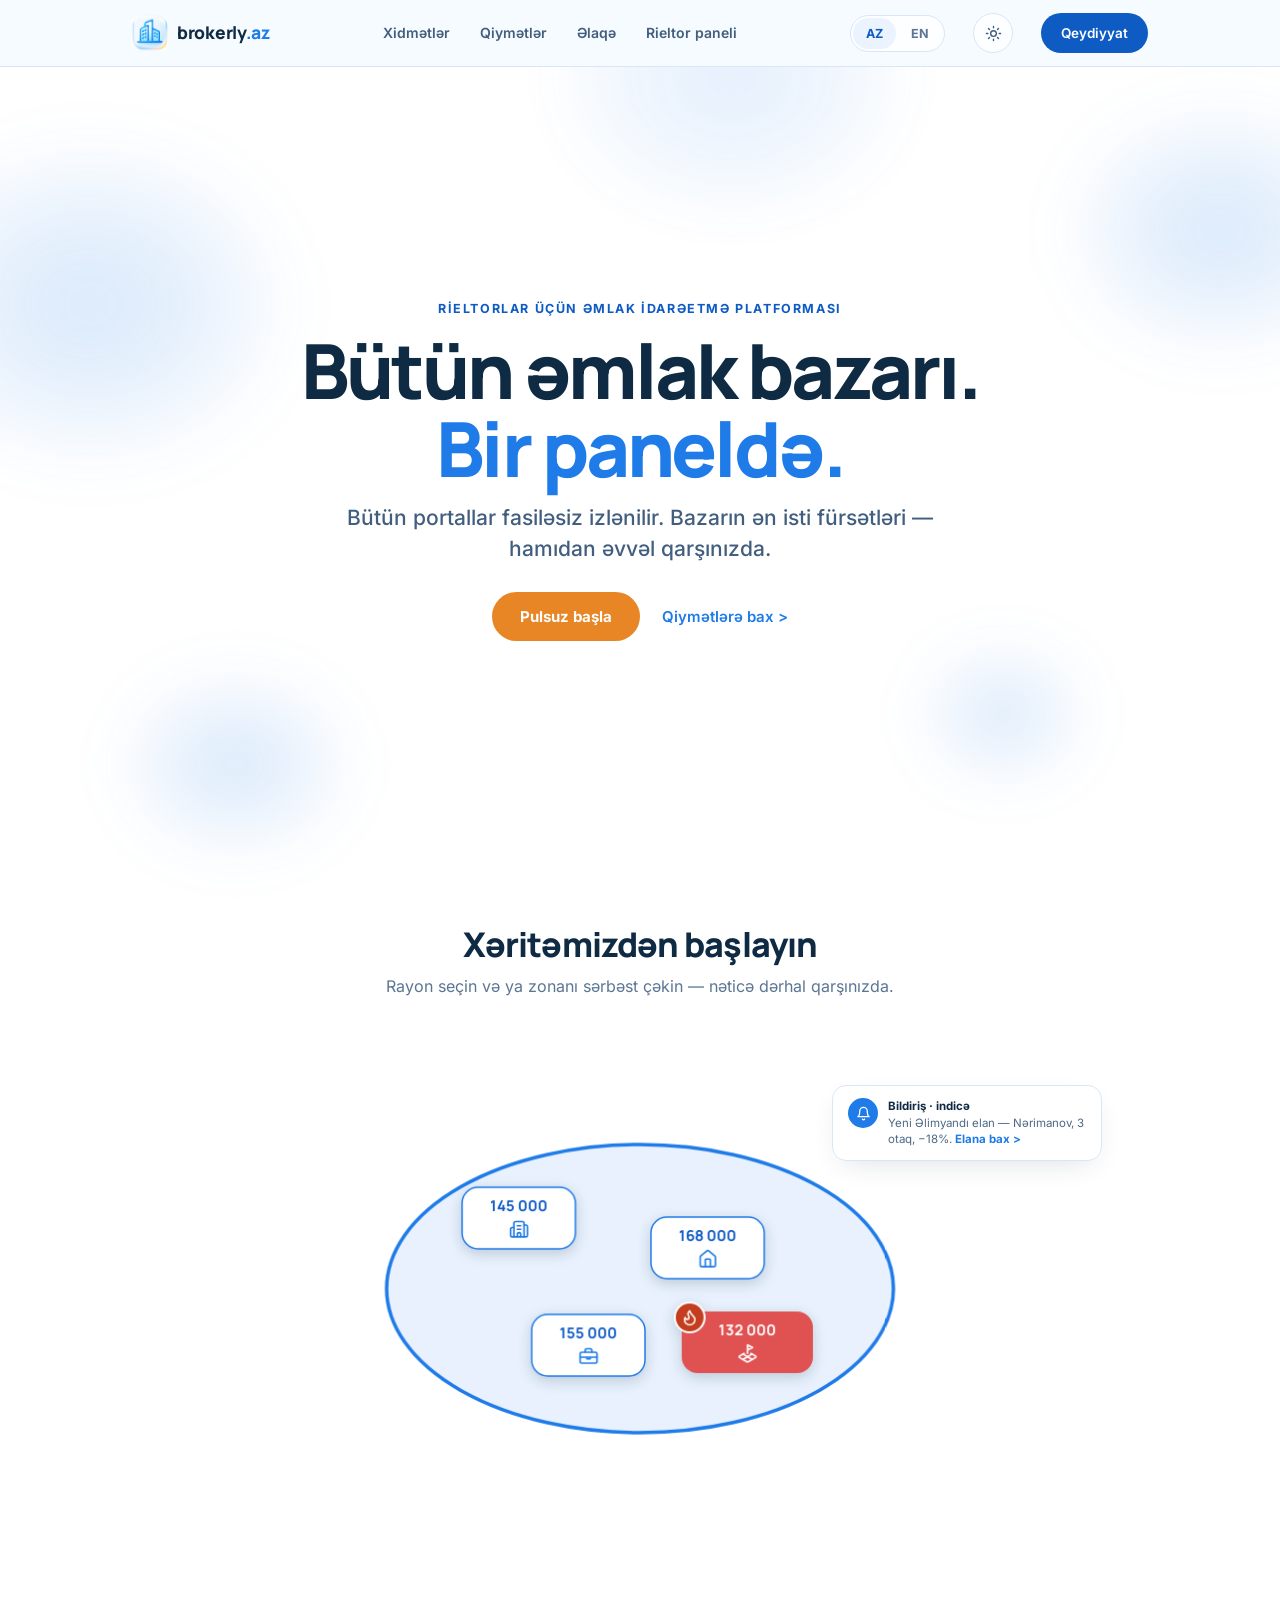
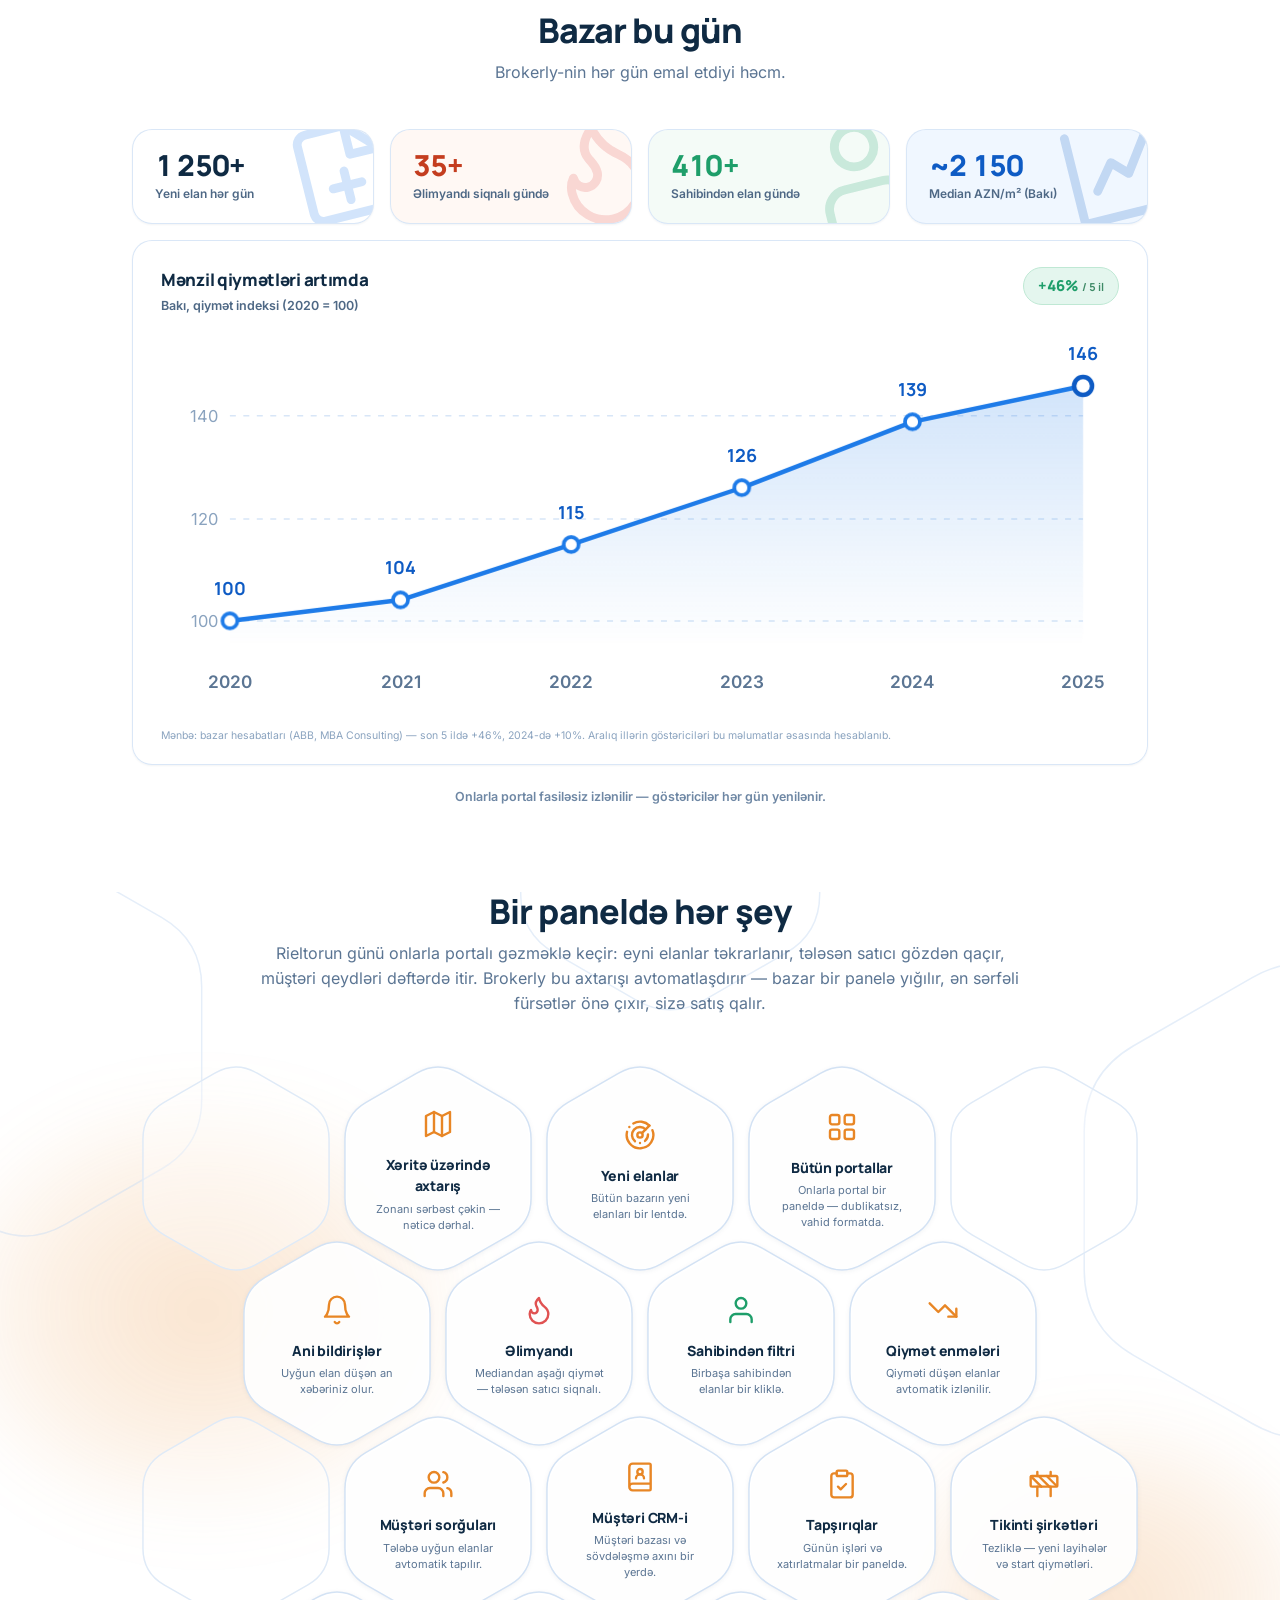
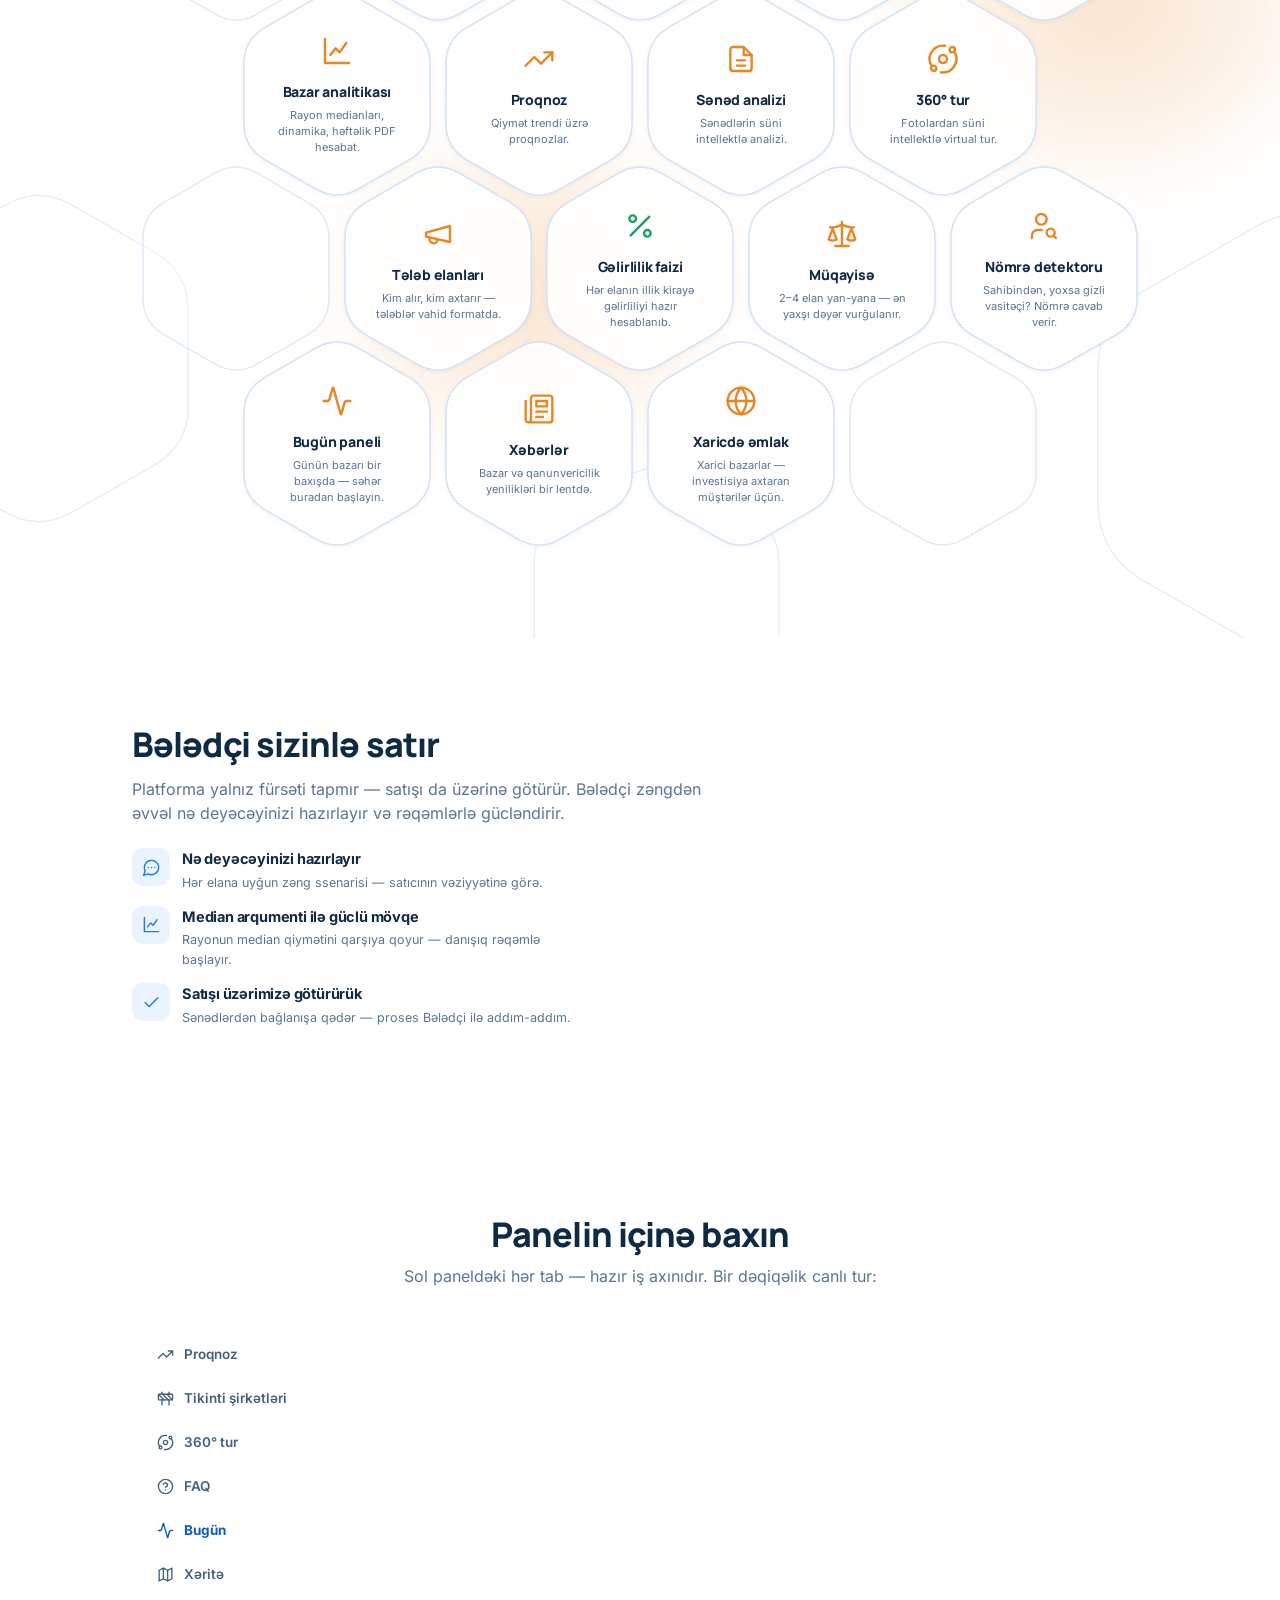
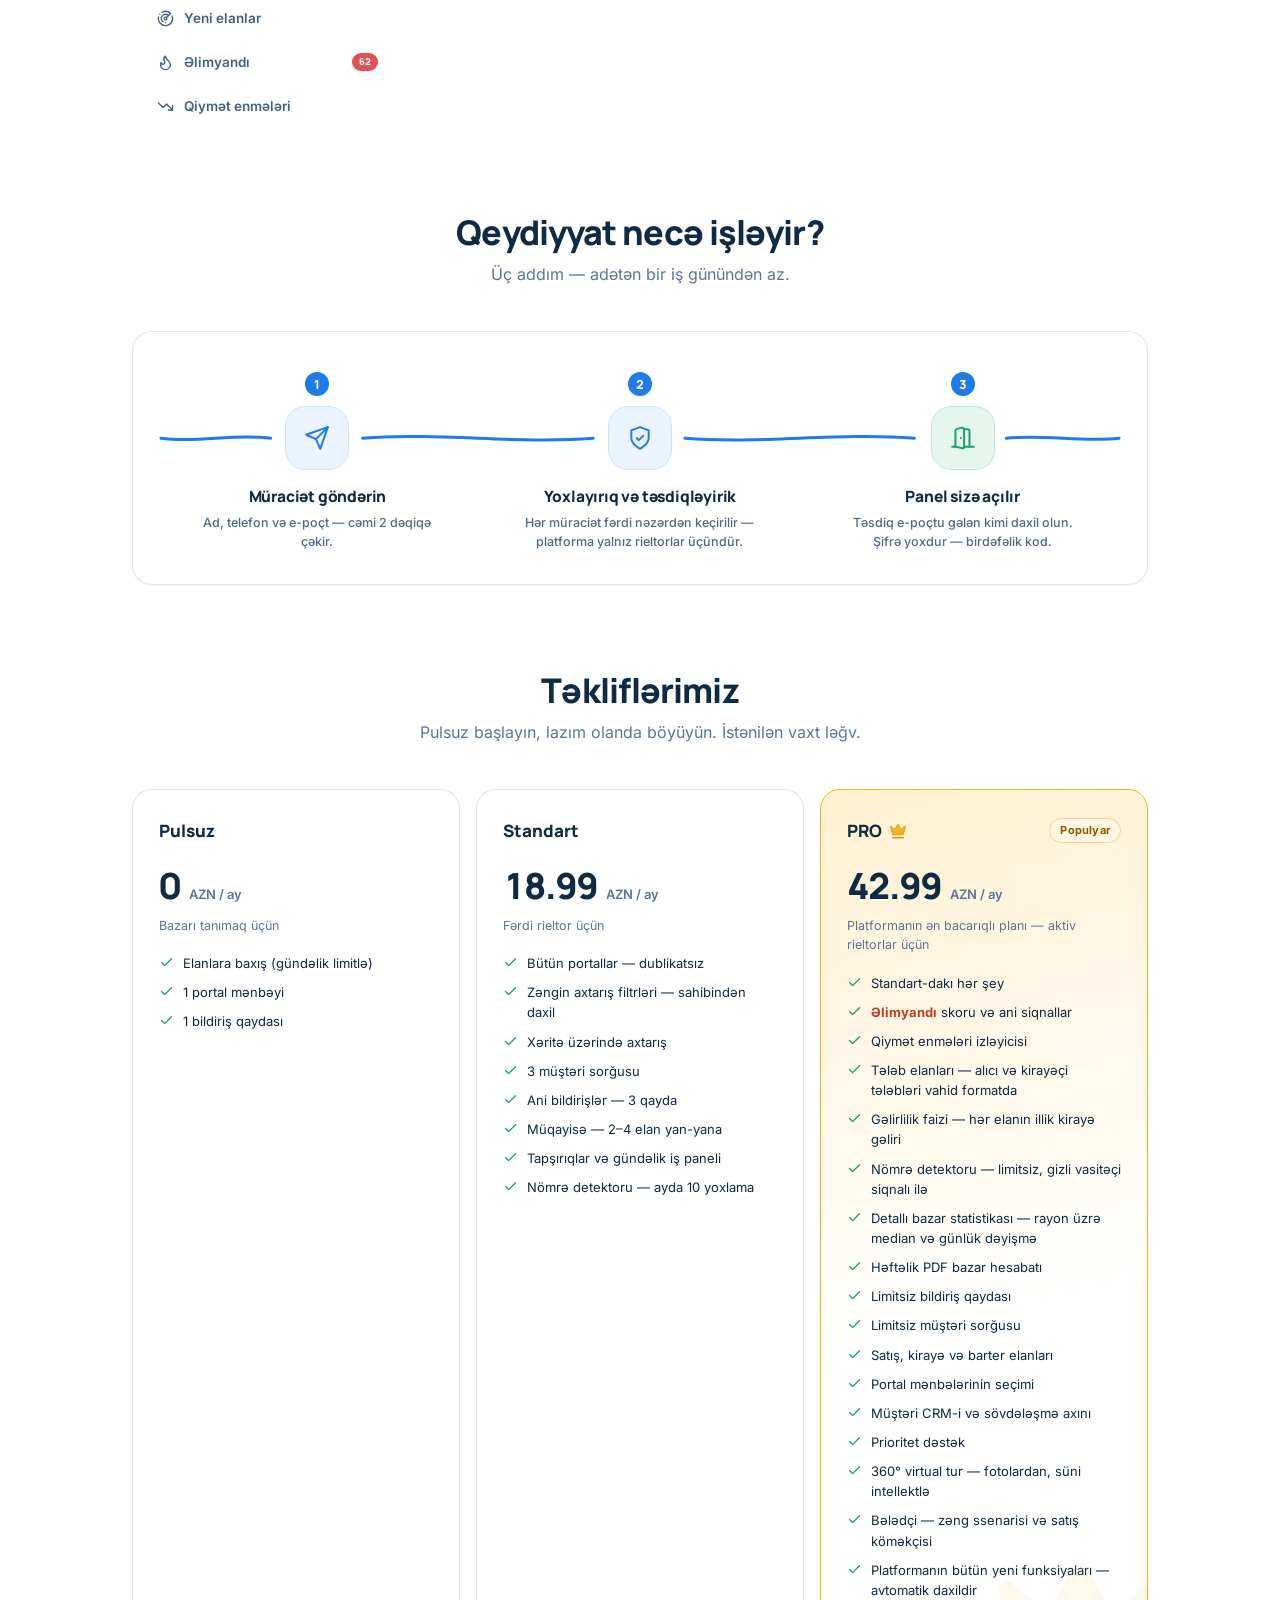
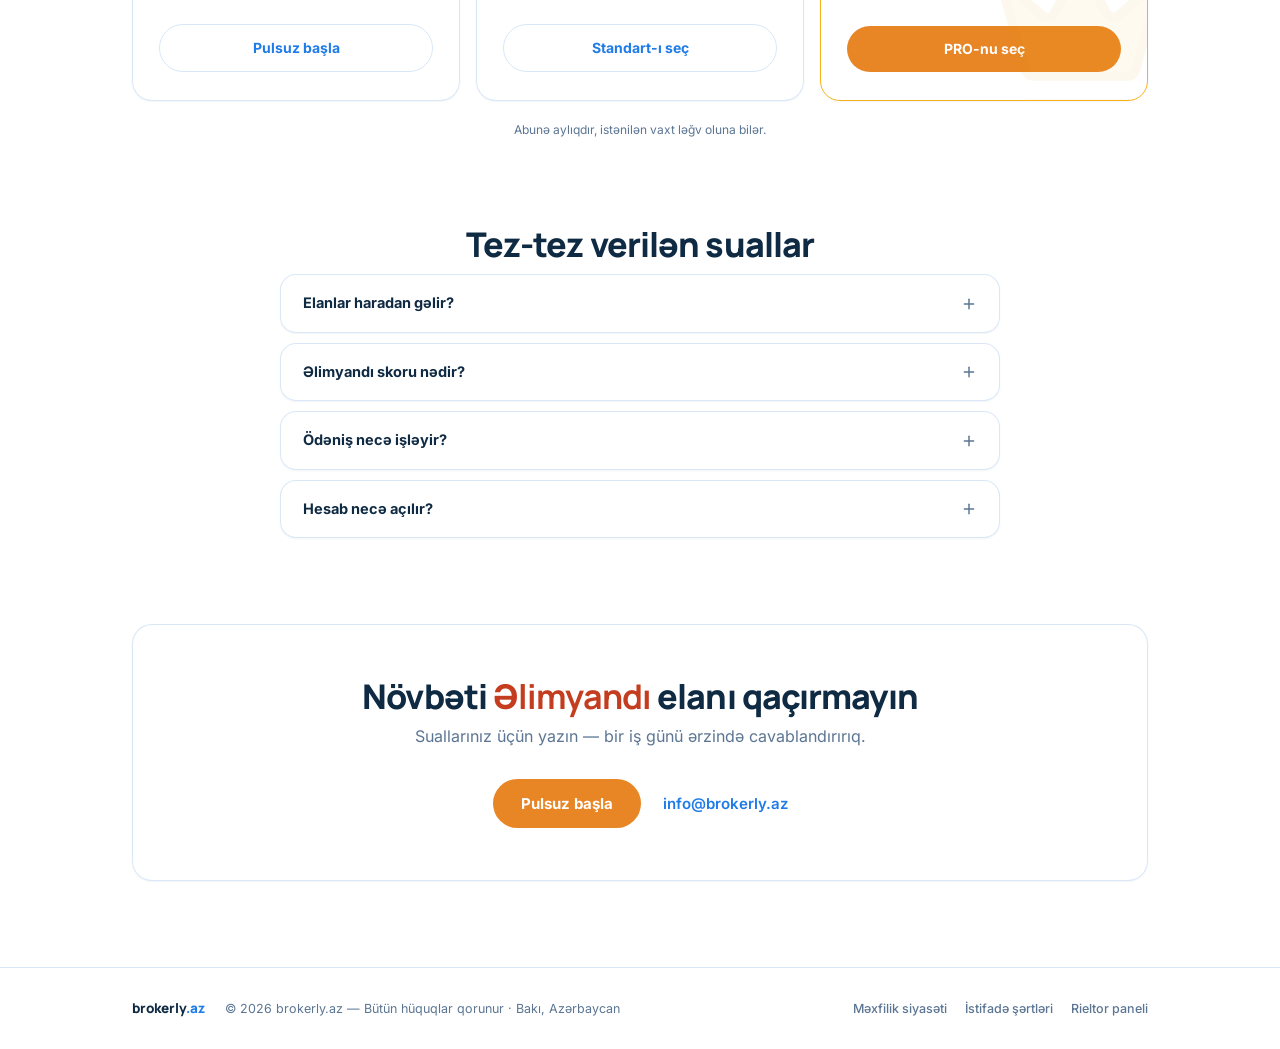
==== commit ce4d80f6: "landing: all 19 CRM tabs in hexes+rail, blue tour text, pricing update, widget icon fix" ====
--- a/index.html
+++ b/index.html
@@ -79,7 +79,7 @@
 .widget.grnw{background:rgba(242,251,246,.85)}
 .widget.bluw{background:rgba(238,246,255,.85)}
 .widget>div:first-child{position:relative;z-index:1}
-.wic{position:absolute;right:-30px;top:-34px;width:118px;height:118px;color:var(--blue);opacity:.2;transform:rotate(-14deg);pointer-events:none}
+.wic{position:absolute;right:-30px;top:-18px;width:118px;height:118px;color:var(--blue);opacity:.2;transform:rotate(-14deg);pointer-events:none}
 .wic svg{width:118px;height:118px}
 .widget.hotw .wic{color:#E05252}
 .widget.grnw .wic{color:var(--green)}
@@ -508,9 +508,8 @@
 .crm-tab .cbdg{margin-left:auto;background:var(--red);color:#fff;border-radius:99px;font-size:9.5px;font-weight:800;padding:2px 7px}
 .crm-tab.on{color:var(--deep);font-weight:700}
 .crmright{padding:30px 34px;display:flex;flex-direction:column;justify-content:center;min-height:392px}
-.crmk{font-size:10.5px;font-weight:800;letter-spacing:1.2px;color:var(--blue);margin-bottom:10px}
-.crmt{font-family:"Manrope","Inter",sans-serif;font-size:23px;font-weight:800;letter-spacing:-.5px;margin-bottom:9px;min-height:30px}
-.crmd{font-size:13.5px;color:var(--muted);line-height:1.65;max-width:400px;min-height:48px}
+.crmt{font-family:"Manrope","Inter",sans-serif;font-size:23px;font-weight:800;letter-spacing:-.5px;margin-bottom:9px;min-height:30px;color:var(--deep)}
+.crmd{font-size:13.5px;color:var(--blue);line-height:1.65;max-width:400px;min-height:48px}
 .crmtext{transition:opacity .24s ease,transform .24s ease}
 .crmtext.hide{opacity:0;transform:translateY(7px)}
 @media(max-width:920px){
@@ -525,8 +524,8 @@
 html.dark .railhl{background:rgba(30,123,232,.16);border-color:#2A4A6E;box-shadow:0 6px 16px -6px rgba(0,0,0,.4)}
 html.dark .crm-tab{color:#9FB8D4}
 html.dark .crm-tab.on{color:#8FC2FF}
-html.dark .crmk{color:#8FC2FF}
-html.dark .crmd{color:#9FB8D4}
+html.dark .crmt{color:#8FC2FF}
+html.dark .crmd{color:#7FB5F8}
 
 /* ---- dark theme ---- */
 html.dark{color-scheme:dark}
@@ -955,6 +954,61 @@
             <p><span data-az>Fotolardan süni intellektlə virtual tur.</span><span data-en>AI virtual tours from photos.</span></p>
           </div></div></div>
         </div>
+        <div class="hrow">
+          <div class="hx ghost rv" aria-hidden="true"><div class="hlift"><svg class="hbg" viewBox="0 0 200 231" preserveAspectRatio="none"><use href="#hexs"/></svg></div></div>
+          <div class="hx rv" style="transition-delay:.7s"><svg class="hhit" viewBox="0 0 200 231" preserveAspectRatio="none" aria-hidden="true"><use href="#hexs"/></svg><div class="hlift">
+            <svg class="hbg" viewBox="0 0 200 231" preserveAspectRatio="none" aria-hidden="true"><use href="#hexs"/></svg>
+            <div class="hxin">
+            <div class="ic"><svg viewBox="0 0 24 24" fill="none" stroke="currentColor" stroke-width="1.8" stroke-linecap="round" stroke-linejoin="round"><path d="m3 11 18-5v12L3 14v-3z"/><path d="M11.6 16.8a3 3 0 1 1-5.8-1.6"/></svg></div>
+            <h3><span data-az>Tələb elanları</span><span data-en>Demand ads</span></h3>
+            <p><span data-az>Kim alır, kim axtarır — tələblər vahid formatda.</span><span data-en>Who's buying, who's renting — in one format.</span></p>
+          </div></div></div>
+          <div class="hx fgrn rv" style="transition-delay:.75s"><svg class="hhit" viewBox="0 0 200 231" preserveAspectRatio="none" aria-hidden="true"><use href="#hexs"/></svg><div class="hlift">
+            <svg class="hbg" viewBox="0 0 200 231" preserveAspectRatio="none" aria-hidden="true"><use href="#hexs"/></svg>
+            <div class="hxin">
+            <div class="ic grn"><svg viewBox="0 0 24 24" fill="none" stroke="currentColor" stroke-width="1.8" stroke-linecap="round" stroke-linejoin="round"><line x1="19" y1="5" x2="5" y2="19"/><circle cx="6.5" cy="6.5" r="2.5"/><circle cx="17.5" cy="17.5" r="2.5"/></svg></div>
+            <h3><span data-az>Gəlirlilik faizi</span><span data-en>Rental yield</span></h3>
+            <p><span data-az>Hər elanın illik kirayə gəlirliliyi hazır hesablanıb.</span><span data-en>Annual rental yield, pre-computed per listing.</span></p>
+          </div></div></div>
+          <div class="hx rv" style="transition-delay:.8s"><svg class="hhit" viewBox="0 0 200 231" preserveAspectRatio="none" aria-hidden="true"><use href="#hexs"/></svg><div class="hlift">
+            <svg class="hbg" viewBox="0 0 200 231" preserveAspectRatio="none" aria-hidden="true"><use href="#hexs"/></svg>
+            <div class="hxin">
+            <div class="ic"><svg viewBox="0 0 24 24" fill="none" stroke="currentColor" stroke-width="1.8" stroke-linecap="round" stroke-linejoin="round"><path d="m16 16 3-8 3 8c-.87.65-1.92 1-3 1s-2.13-.35-3-1Z"/><path d="m2 16 3-8 3 8c-.87.65-1.92 1-3 1s-2.13-.35-3-1Z"/><path d="M7 21h10"/><path d="M12 3v18"/><path d="M3 7h2c2 0 5-1 7-2 2 1 5 2 7 2h2"/></svg></div>
+            <h3><span data-az>Müqayisə</span><span data-en>Compare</span></h3>
+            <p><span data-az>2–4 elan yan-yana — ən yaxşı dəyər vurğulanır.</span><span data-en>2–4 listings side by side — best value highlighted.</span></p>
+          </div></div></div>
+          <div class="hx rv" style="transition-delay:.85s"><svg class="hhit" viewBox="0 0 200 231" preserveAspectRatio="none" aria-hidden="true"><use href="#hexs"/></svg><div class="hlift">
+            <svg class="hbg" viewBox="0 0 200 231" preserveAspectRatio="none" aria-hidden="true"><use href="#hexs"/></svg>
+            <div class="hxin">
+            <div class="ic"><svg viewBox="0 0 24 24" fill="none" stroke="currentColor" stroke-width="1.8" stroke-linecap="round" stroke-linejoin="round"><circle cx="10" cy="7" r="4"/><path d="M10.3 15H7a4 4 0 0 0-4 4v2"/><circle cx="17" cy="17" r="3"/><path d="m21 21-1.9-1.9"/></svg></div>
+            <h3><span data-az>Nömrə detektoru</span><span data-en>Number detector</span></h3>
+            <p><span data-az>Sahibindən, yoxsa gizli vasitəçi? Nömrə cavab verir.</span><span data-en>Owner or hidden agent? The number tells.</span></p>
+          </div></div></div>
+        </div>
+        <div class="hrow">
+          <div class="hx rv" style="transition-delay:.9s"><svg class="hhit" viewBox="0 0 200 231" preserveAspectRatio="none" aria-hidden="true"><use href="#hexs"/></svg><div class="hlift">
+            <svg class="hbg" viewBox="0 0 200 231" preserveAspectRatio="none" aria-hidden="true"><use href="#hexs"/></svg>
+            <div class="hxin">
+            <div class="ic"><svg viewBox="0 0 24 24" fill="none" stroke="currentColor" stroke-width="1.8" stroke-linecap="round" stroke-linejoin="round"><path d="M22 12h-2.48a2 2 0 0 0-1.93 1.46l-2.35 8.36a.25.25 0 0 1-.48 0L9.24 2.18a.25.25 0 0 0-.48 0l-2.35 8.36A2 2 0 0 1 4.49 12H2"/></svg></div>
+            <h3><span data-az>Bugün paneli</span><span data-en>Today panel</span></h3>
+            <p><span data-az>Günün bazarı bir baxışda — səhər buradan başlayın.</span><span data-en>Today's market at a glance — start your morning here.</span></p>
+          </div></div></div>
+          <div class="hx rv" style="transition-delay:.95s"><svg class="hhit" viewBox="0 0 200 231" preserveAspectRatio="none" aria-hidden="true"><use href="#hexs"/></svg><div class="hlift">
+            <svg class="hbg" viewBox="0 0 200 231" preserveAspectRatio="none" aria-hidden="true"><use href="#hexs"/></svg>
+            <div class="hxin">
+            <div class="ic"><svg viewBox="0 0 24 24" fill="none" stroke="currentColor" stroke-width="1.8" stroke-linecap="round" stroke-linejoin="round"><path d="M4 22h16a2 2 0 0 0 2-2V4a2 2 0 0 0-2-2H8a2 2 0 0 0-2 2v16a2 2 0 0 1-4 0V6"/><path d="M18 14h-8"/><path d="M15 18h-5"/><path d="M10 6h8v4h-8z"/></svg></div>
+            <h3><span data-az>Xəbərlər</span><span data-en>News</span></h3>
+            <p><span data-az>Bazar və qanunvericilik yenilikləri bir lentdə.</span><span data-en>Market and regulation updates in one feed.</span></p>
+          </div></div></div>
+          <div class="hx rv" style="transition-delay:1s"><svg class="hhit" viewBox="0 0 200 231" preserveAspectRatio="none" aria-hidden="true"><use href="#hexs"/></svg><div class="hlift">
+            <svg class="hbg" viewBox="0 0 200 231" preserveAspectRatio="none" aria-hidden="true"><use href="#hexs"/></svg>
+            <div class="hxin">
+            <div class="ic"><svg viewBox="0 0 24 24" fill="none" stroke="currentColor" stroke-width="1.8" stroke-linecap="round" stroke-linejoin="round"><circle cx="12" cy="12" r="10"/><path d="M12 2a14.5 14.5 0 0 0 0 20 14.5 14.5 0 0 0 0-20"/><path d="M2 12h20"/></svg></div>
+            <h3><span data-az>Xaricdə əmlak</span><span data-en>Property abroad</span></h3>
+            <p><span data-az>Xarici bazarlar — investisiya axtaran müştərilər üçün.</span><span data-en>Foreign markets — for investment-minded clients.</span></p>
+          </div></div></div>
+          <div class="hx ghost rv" aria-hidden="true"><div class="hlift"><svg class="hbg" viewBox="0 0 200 231" preserveAspectRatio="none"><use href="#hexs"/></svg></div></div>
+        </div>
       </div>
     </div>
   </div>
@@ -1024,7 +1078,6 @@
       </div>
       <div class="crmright">
         <div class="crmtext" id="crmText">
-          <div class="crmk"><span data-az>CRM PANELİ · CANLI TUR</span><span data-en>CRM PANEL · LIVE TOUR</span></div>
           <div class="crmt" id="crmT"></div>
           <div class="crmd" id="crmD"></div>
         </div>
@@ -1094,6 +1147,9 @@
           <li><svg width="15" height="15" viewBox="0 0 24 24" fill="none" stroke="currentColor" stroke-width="2.2" stroke-linecap="round" stroke-linejoin="round"><path d="M20 6 9 17l-5-5"/></svg><span><span data-az>Xəritə üzərində axtarış</span><span data-en>Map search</span></span></li>
           <li><svg width="15" height="15" viewBox="0 0 24 24" fill="none" stroke="currentColor" stroke-width="2.2" stroke-linecap="round" stroke-linejoin="round"><path d="M20 6 9 17l-5-5"/></svg><span><span data-az>3 müştəri sorğusu</span><span data-en>3 client requests</span></span></li>
           <li><svg width="15" height="15" viewBox="0 0 24 24" fill="none" stroke="currentColor" stroke-width="2.2" stroke-linecap="round" stroke-linejoin="round"><path d="M20 6 9 17l-5-5"/></svg><span><span data-az>Ani bildirişlər — 3 qayda</span><span data-en>Instant alerts — 3 rules</span></span></li>
+          <li><svg width="15" height="15" viewBox="0 0 24 24" fill="none" stroke="currentColor" stroke-width="2.2" stroke-linecap="round" stroke-linejoin="round"><path d="M20 6 9 17l-5-5"/></svg><span><span data-az>Müqayisə — 2–4 elan yan-yana</span><span data-en>Compare — 2–4 listings side by side</span></span></li>
+          <li><svg width="15" height="15" viewBox="0 0 24 24" fill="none" stroke="currentColor" stroke-width="2.2" stroke-linecap="round" stroke-linejoin="round"><path d="M20 6 9 17l-5-5"/></svg><span><span data-az>Tapşırıqlar və gündəlik iş paneli</span><span data-en>Tasks and the daily work panel</span></span></li>
+          <li><svg width="15" height="15" viewBox="0 0 24 24" fill="none" stroke="currentColor" stroke-width="2.2" stroke-linecap="round" stroke-linejoin="round"><path d="M20 6 9 17l-5-5"/></svg><span><span data-az>Nömrə detektoru — ayda 10 yoxlama</span><span data-en>Number detector — 10 checks a month</span></span></li>
         </ul>
         <a class="btn ghost" href="https://app.brokerly.az"><span data-az>Standart-ı seç</span><span data-en>Choose Standart</span></a>
       </div>
@@ -1106,15 +1162,16 @@
           <li><svg width="15" height="15" viewBox="0 0 24 24" fill="none" stroke="currentColor" stroke-width="2.2" stroke-linecap="round" stroke-linejoin="round"><path d="M20 6 9 17l-5-5"/></svg><span><span data-az>Standart-dakı hər şey</span><span data-en>Everything in Standart</span></span></li>
           <li><svg width="15" height="15" viewBox="0 0 24 24" fill="none" stroke="currentColor" stroke-width="2.2" stroke-linecap="round" stroke-linejoin="round"><path d="M20 6 9 17l-5-5"/></svg><span><span data-az><b class="hotword">Əlimyandı</b> skoru və ani siqnallar</span><span data-en><b class="hotword">Urgency</b> score and instant signals</span></span></li>
           <li><svg width="15" height="15" viewBox="0 0 24 24" fill="none" stroke="currentColor" stroke-width="2.2" stroke-linecap="round" stroke-linejoin="round"><path d="M20 6 9 17l-5-5"/></svg><span><span data-az>Qiymət enmələri izləyicisi</span><span data-en>Price-drop tracker</span></span></li>
+          <li><svg width="15" height="15" viewBox="0 0 24 24" fill="none" stroke="currentColor" stroke-width="2.2" stroke-linecap="round" stroke-linejoin="round"><path d="M20 6 9 17l-5-5"/></svg><span><span data-az>Tələb elanları — alıcı və kirayəçi tələbləri vahid formatda</span><span data-en>Demand ads — buyer &amp; renter requests in one format</span></span></li>
+          <li><svg width="15" height="15" viewBox="0 0 24 24" fill="none" stroke="currentColor" stroke-width="2.2" stroke-linecap="round" stroke-linejoin="round"><path d="M20 6 9 17l-5-5"/></svg><span><span data-az>Gəlirlilik faizi — hər elanın illik kirayə gəliri</span><span data-en>Rental yield — annual rent return per listing</span></span></li>
+          <li><svg width="15" height="15" viewBox="0 0 24 24" fill="none" stroke="currentColor" stroke-width="2.2" stroke-linecap="round" stroke-linejoin="round"><path d="M20 6 9 17l-5-5"/></svg><span><span data-az>Nömrə detektoru — limitsiz, gizli vasitəçi siqnalı ilə</span><span data-en>Number detector — unlimited, with hidden-agent flag</span></span></li>
           <li><svg width="15" height="15" viewBox="0 0 24 24" fill="none" stroke="currentColor" stroke-width="2.2" stroke-linecap="round" stroke-linejoin="round"><path d="M20 6 9 17l-5-5"/></svg><span><span data-az>Detallı bazar statistikası — rayon üzrə median və günlük dəyişmə</span><span data-en>Detailed market statistics — district medians and daily change</span></span></li>
-          <li><svg width="15" height="15" viewBox="0 0 24 24" fill="none" stroke="currentColor" stroke-width="2.2" stroke-linecap="round" stroke-linejoin="round"><path d="M20 6 9 17l-5-5"/></svg><span><span data-az>Zona medianları və qiymət dinamikası</span><span data-en>Zone medians and price dynamics</span></span></li>
           <li><svg width="15" height="15" viewBox="0 0 24 24" fill="none" stroke="currentColor" stroke-width="2.2" stroke-linecap="round" stroke-linejoin="round"><path d="M20 6 9 17l-5-5"/></svg><span><span data-az>Həftəlik PDF bazar hesabatı</span><span data-en>Weekly PDF market report</span></span></li>
           <li><svg width="15" height="15" viewBox="0 0 24 24" fill="none" stroke="currentColor" stroke-width="2.2" stroke-linecap="round" stroke-linejoin="round"><path d="M20 6 9 17l-5-5"/></svg><span><span data-az>Limitsiz bildiriş qaydası</span><span data-en>Unlimited alert rules</span></span></li>
           <li><svg width="15" height="15" viewBox="0 0 24 24" fill="none" stroke="currentColor" stroke-width="2.2" stroke-linecap="round" stroke-linejoin="round"><path d="M20 6 9 17l-5-5"/></svg><span><span data-az>Limitsiz müştəri sorğusu</span><span data-en>Unlimited client requests</span></span></li>
           <li><svg width="15" height="15" viewBox="0 0 24 24" fill="none" stroke="currentColor" stroke-width="2.2" stroke-linecap="round" stroke-linejoin="round"><path d="M20 6 9 17l-5-5"/></svg><span><span data-az>Satış, kirayə və barter elanları</span><span data-en>Sale, rental, and barter listings</span></span></li>
           <li><svg width="15" height="15" viewBox="0 0 24 24" fill="none" stroke="currentColor" stroke-width="2.2" stroke-linecap="round" stroke-linejoin="round"><path d="M20 6 9 17l-5-5"/></svg><span><span data-az>Portal mənbələrinin seçimi</span><span data-en>Choice of portal sources</span></span></li>
           <li><svg width="15" height="15" viewBox="0 0 24 24" fill="none" stroke="currentColor" stroke-width="2.2" stroke-linecap="round" stroke-linejoin="round"><path d="M20 6 9 17l-5-5"/></svg><span><span data-az>Müştəri CRM-i və sövdələşmə axını</span><span data-en>Client CRM & deal pipeline</span></span></li>
-          <li><svg width="15" height="15" viewBox="0 0 24 24" fill="none" stroke="currentColor" stroke-width="2.2" stroke-linecap="round" stroke-linejoin="round"><path d="M20 6 9 17l-5-5"/></svg><span><span data-az>Tapşırıqlar və gündəlik iş paneli</span><span data-en>Tasks and the daily work panel</span></span></li>
           <li><svg width="15" height="15" viewBox="0 0 24 24" fill="none" stroke="currentColor" stroke-width="2.2" stroke-linecap="round" stroke-linejoin="round"><path d="M20 6 9 17l-5-5"/></svg><span><span data-az>Prioritet dəstək</span><span data-en>Priority support</span></span></li>
           <li><svg width="15" height="15" viewBox="0 0 24 24" fill="none" stroke="currentColor" stroke-width="2.2" stroke-linecap="round" stroke-linejoin="round"><path d="M20 6 9 17l-5-5"/></svg><span><span data-az>360° virtual tur — fotolardan, süni intellektlə</span><span data-en>360° virtual tours — from photos, AI-built</span></span></li>
           <li><svg width="15" height="15" viewBox="0 0 24 24" fill="none" stroke="currentColor" stroke-width="2.2" stroke-linecap="round" stroke-linejoin="round"><path d="M20 6 9 17l-5-5"/></svg><span><span data-az>Bələdçi — zəng ssenarisi və satış köməkçisi</span><span data-en>The Guide — call scripts &amp; sales assistant</span></span></li>
@@ -1414,7 +1471,11 @@
     up:'<svg viewBox="0 0 24 24" fill="none" stroke="currentColor" stroke-width="1.9" stroke-linecap="round" stroke-linejoin="round"><polyline points="22 7 13.5 15.5 8.5 10.5 2 17"/><polyline points="16 7 22 7 22 13"/></svg>',
     crane:'<svg viewBox="0 0 24 24" fill="none" stroke="currentColor" stroke-width="1.9" stroke-linecap="round" stroke-linejoin="round"><rect x="2" y="6" width="20" height="8" rx="1"/><path d="M17 14v7"/><path d="M7 14v7"/><path d="M17 3v3"/><path d="M7 3v3"/><path d="M10 14 2.3 6.3"/><path d="m14 6 7.7 7.7"/><path d="m8 6 8 8"/></svg>',
     orbit:'<svg viewBox="0 0 24 24" fill="none" stroke="currentColor" stroke-width="1.9" stroke-linecap="round" stroke-linejoin="round"><circle cx="12" cy="12" r="3"/><circle cx="19" cy="5" r="2"/><circle cx="5" cy="19" r="2"/><path d="M10.4 21.9a10 10 0 0 0 9.941-15.416"/><path d="M13.5 2.1a10 10 0 0 0-9.841 15.416"/></svg>',
-    faq:'<svg viewBox="0 0 24 24" fill="none" stroke="currentColor" stroke-width="1.9" stroke-linecap="round" stroke-linejoin="round"><circle cx="12" cy="12" r="10"/><path d="M9.09 9a3 3 0 0 1 5.83 1c0 2-3 3-3 3"/><path d="M12 17h.01"/></svg>'
+    faq:'<svg viewBox="0 0 24 24" fill="none" stroke="currentColor" stroke-width="1.9" stroke-linecap="round" stroke-linejoin="round"><circle cx="12" cy="12" r="10"/><path d="M9.09 9a3 3 0 0 1 5.83 1c0 2-3 3-3 3"/><path d="M12 17h.01"/></svg>',
+    mega:'<svg viewBox="0 0 24 24" fill="none" stroke="currentColor" stroke-width="1.9" stroke-linecap="round" stroke-linejoin="round"><path d="m3 11 18-5v12L3 14v-3z"/><path d="M11.6 16.8a3 3 0 1 1-5.8-1.6"/></svg>',
+    pct:'<svg viewBox="0 0 24 24" fill="none" stroke="currentColor" stroke-width="1.9" stroke-linecap="round" stroke-linejoin="round"><line x1="19" y1="5" x2="5" y2="19"/><circle cx="6.5" cy="6.5" r="2.5"/><circle cx="17.5" cy="17.5" r="2.5"/></svg>',
+    scale:'<svg viewBox="0 0 24 24" fill="none" stroke="currentColor" stroke-width="1.9" stroke-linecap="round" stroke-linejoin="round"><path d="m16 16 3-8 3 8c-.87.65-1.92 1-3 1s-2.13-.35-3-1Z"/><path d="m2 16 3-8 3 8c-.87.65-1.92 1-3 1s-2.13-.35-3-1Z"/><path d="M7 21h10"/><path d="M12 3v18"/><path d="M3 7h2c2 0 5-1 7-2 2 1 5 2 7 2h2"/></svg>',
+    det:'<svg viewBox="0 0 24 24" fill="none" stroke="currentColor" stroke-width="1.9" stroke-linecap="round" stroke-linejoin="round"><circle cx="10" cy="7" r="4"/><path d="M10.3 15H7a4 4 0 0 0-4 4v2"/><circle cx="17" cy="17" r="3"/><path d="m21 21-1.9-1.9"/></svg>'
   };
   var TABS=[
     {k:"gun", az:"Bugün", en:"Today",
@@ -1437,10 +1498,26 @@
      taz:"Endirimləri izləyin", ten:"Track the price cuts",
      daz:"Qiyməti düşən elanlar dərhal siyahınızda — satıcının güzəşt anını tutun.",
      den:"Price cuts land on your list instantly — catch the seller's flexible moment."},
+    {k:"mega", az:"Tələb elanları", en:"Demand ads", bdg:"12",
+     taz:"Bazarın tələb tərəfi", ten:"The demand side of the market",
+     daz:"Portallardakı «axtarıram» elanları vahid formatda — alıcını rəqiblərinizdən əvvəl tanıyın.",
+     den:"Portal “wanted” ads in one format — know the buyer before your competitors do."},
+    {k:"pct", az:"Gəlirlilik", en:"Yield",
+     taz:"İnvestor arqumenti hazırdır", ten:"The investor argument, ready",
+     daz:"Hər satış elanı üçün illik kirayə gəlirliliyi avtomatik hesablanır.",
+     den:"Annual rental yield computed automatically for every sale listing."},
     {k:"usr", az:"Müştəri sorğuları", en:"Client requests", bdg:"4",
      taz:"Tələbə uyğun elanlar avtomatik", ten:"Listings matched automatically",
      daz:"Müştərinin istəyini yazın — sistem uyğun elanları özü tapıb gətirir.",
      den:"Write down the client's needs — the system finds matching listings itself."},
+    {k:"scale", az:"Müqayisə", en:"Compare",
+     taz:"Elanlar yan-yana", ten:"Listings side by side",
+     daz:"2–4 elanı müqayisə edin — ən yaxşı dəyər hər sətirdə vurğulanır.",
+     den:"Compare 2–4 listings — the best value is highlighted in every row."},
+    {k:"det", az:"Nömrə detektoru", en:"Number detector",
+     taz:"Sahibindən, yoxsa vasitəçi?", ten:"Owner or middleman?",
+     daz:"Nömrə bazadakı bütün elanlarla tutuşdurulur — gizli vasitəçilər dərhal görünür.",
+     den:"Numbers are checked against every listing in the base — hidden agents surface instantly."},
     {k:"task", az:"Tapşırıqlar", en:"Tasks", bdg:"4",
      taz:"Günün işləri bir siyahıda", ten:"Your day in one list",
      daz:"Zənglər, baxışlar, xatırlatmalar — heç nə unudulmur.",
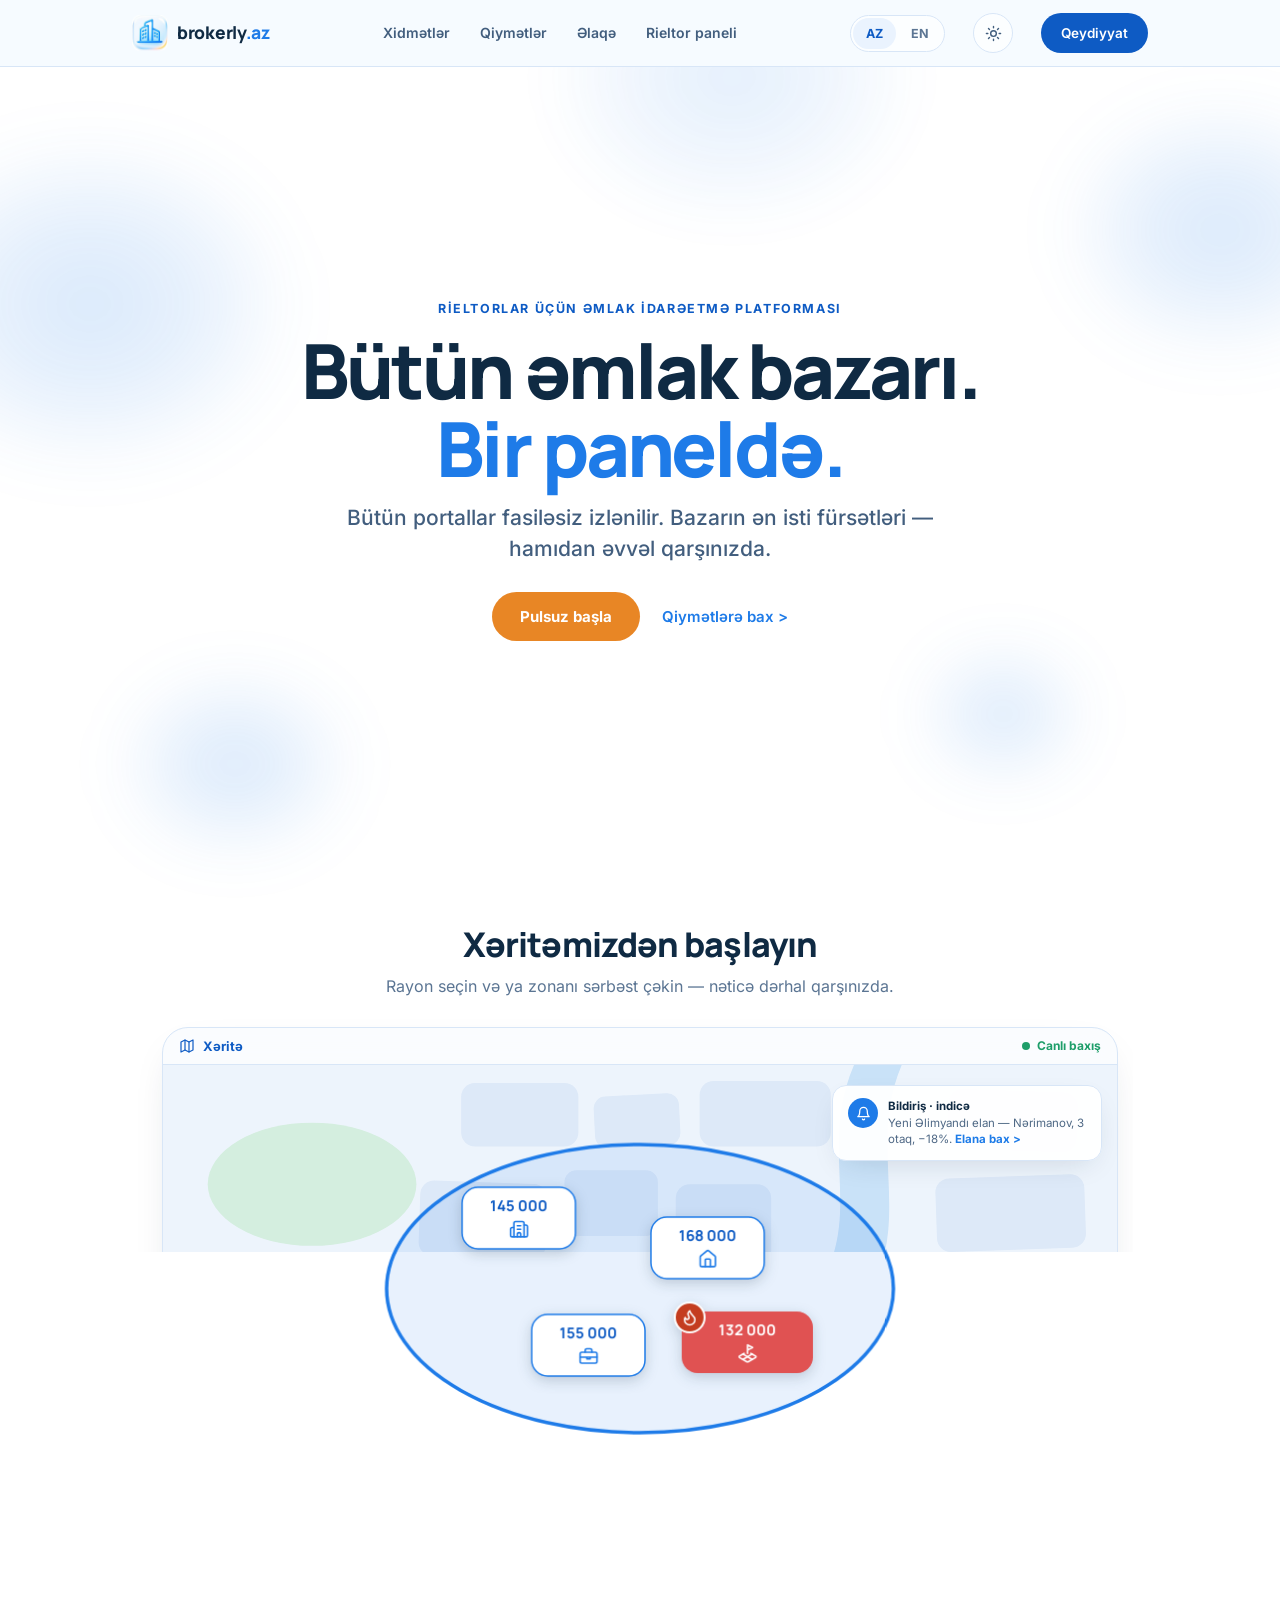
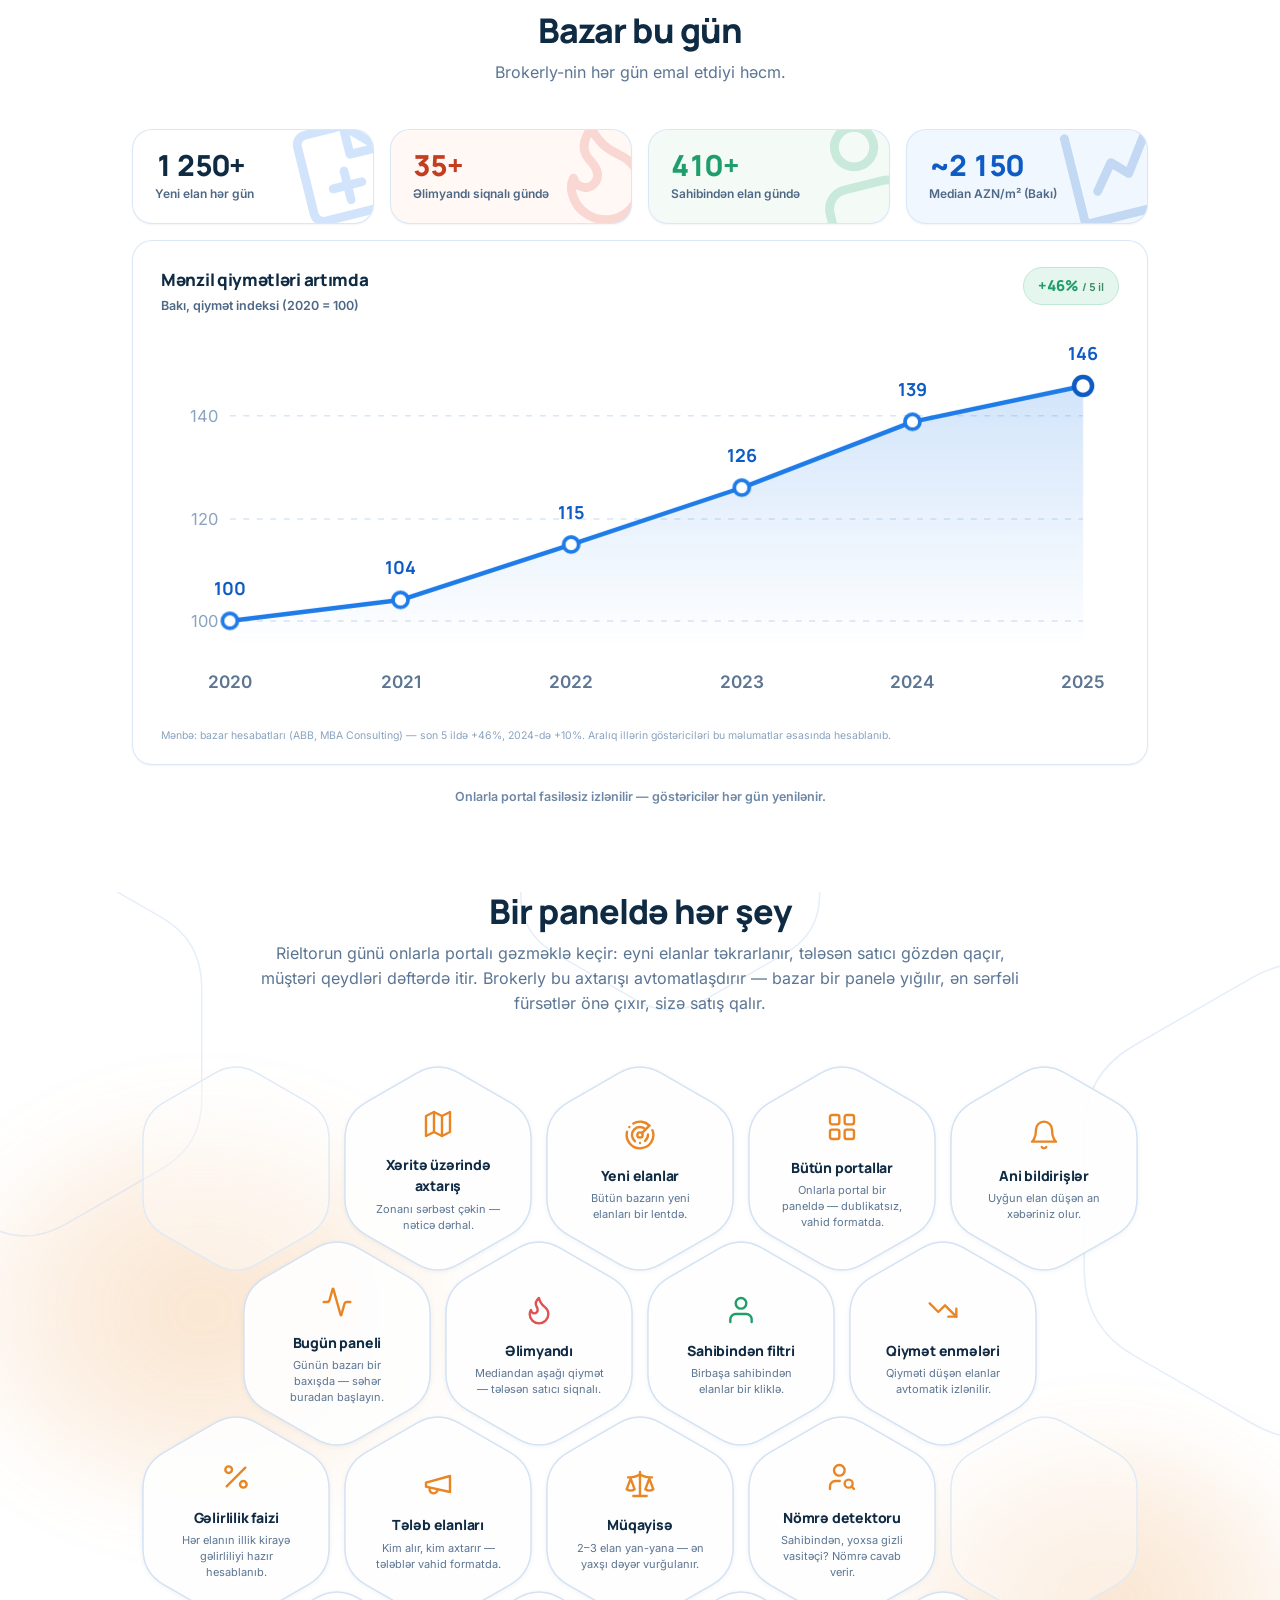
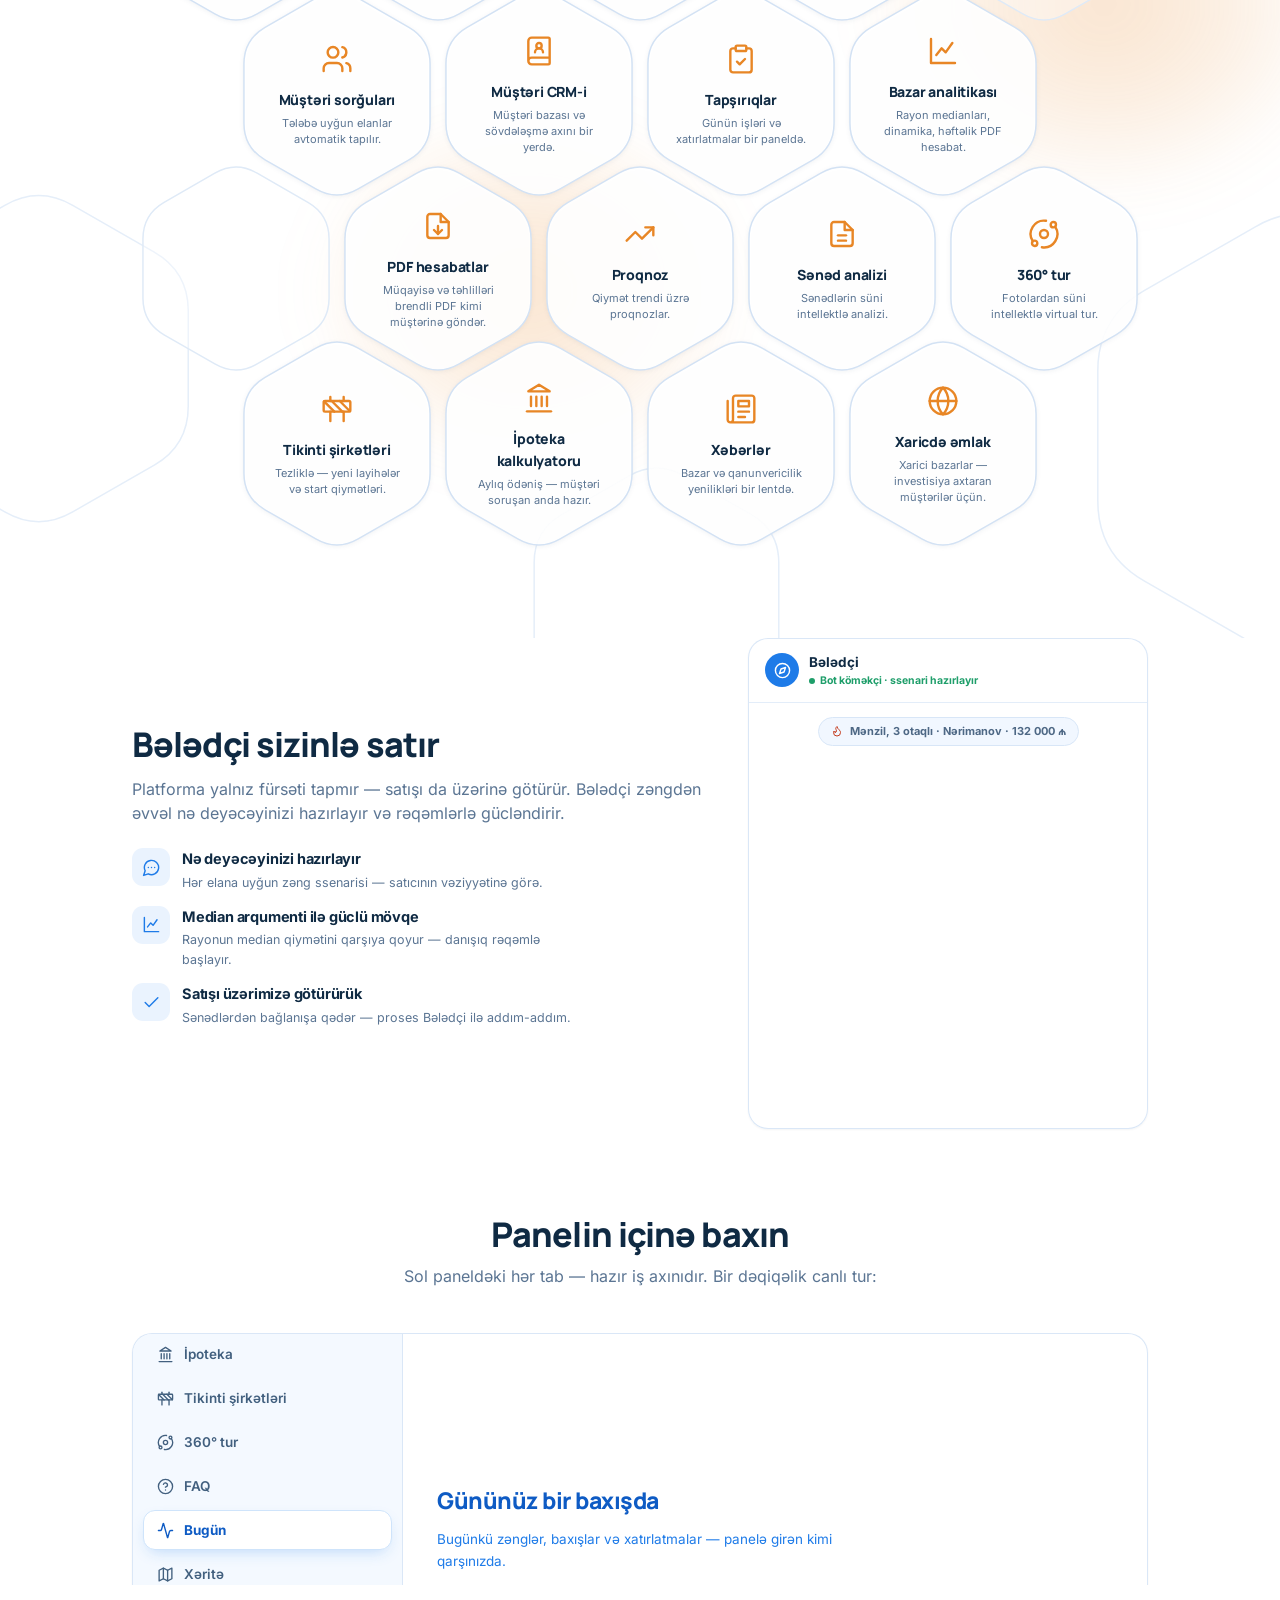
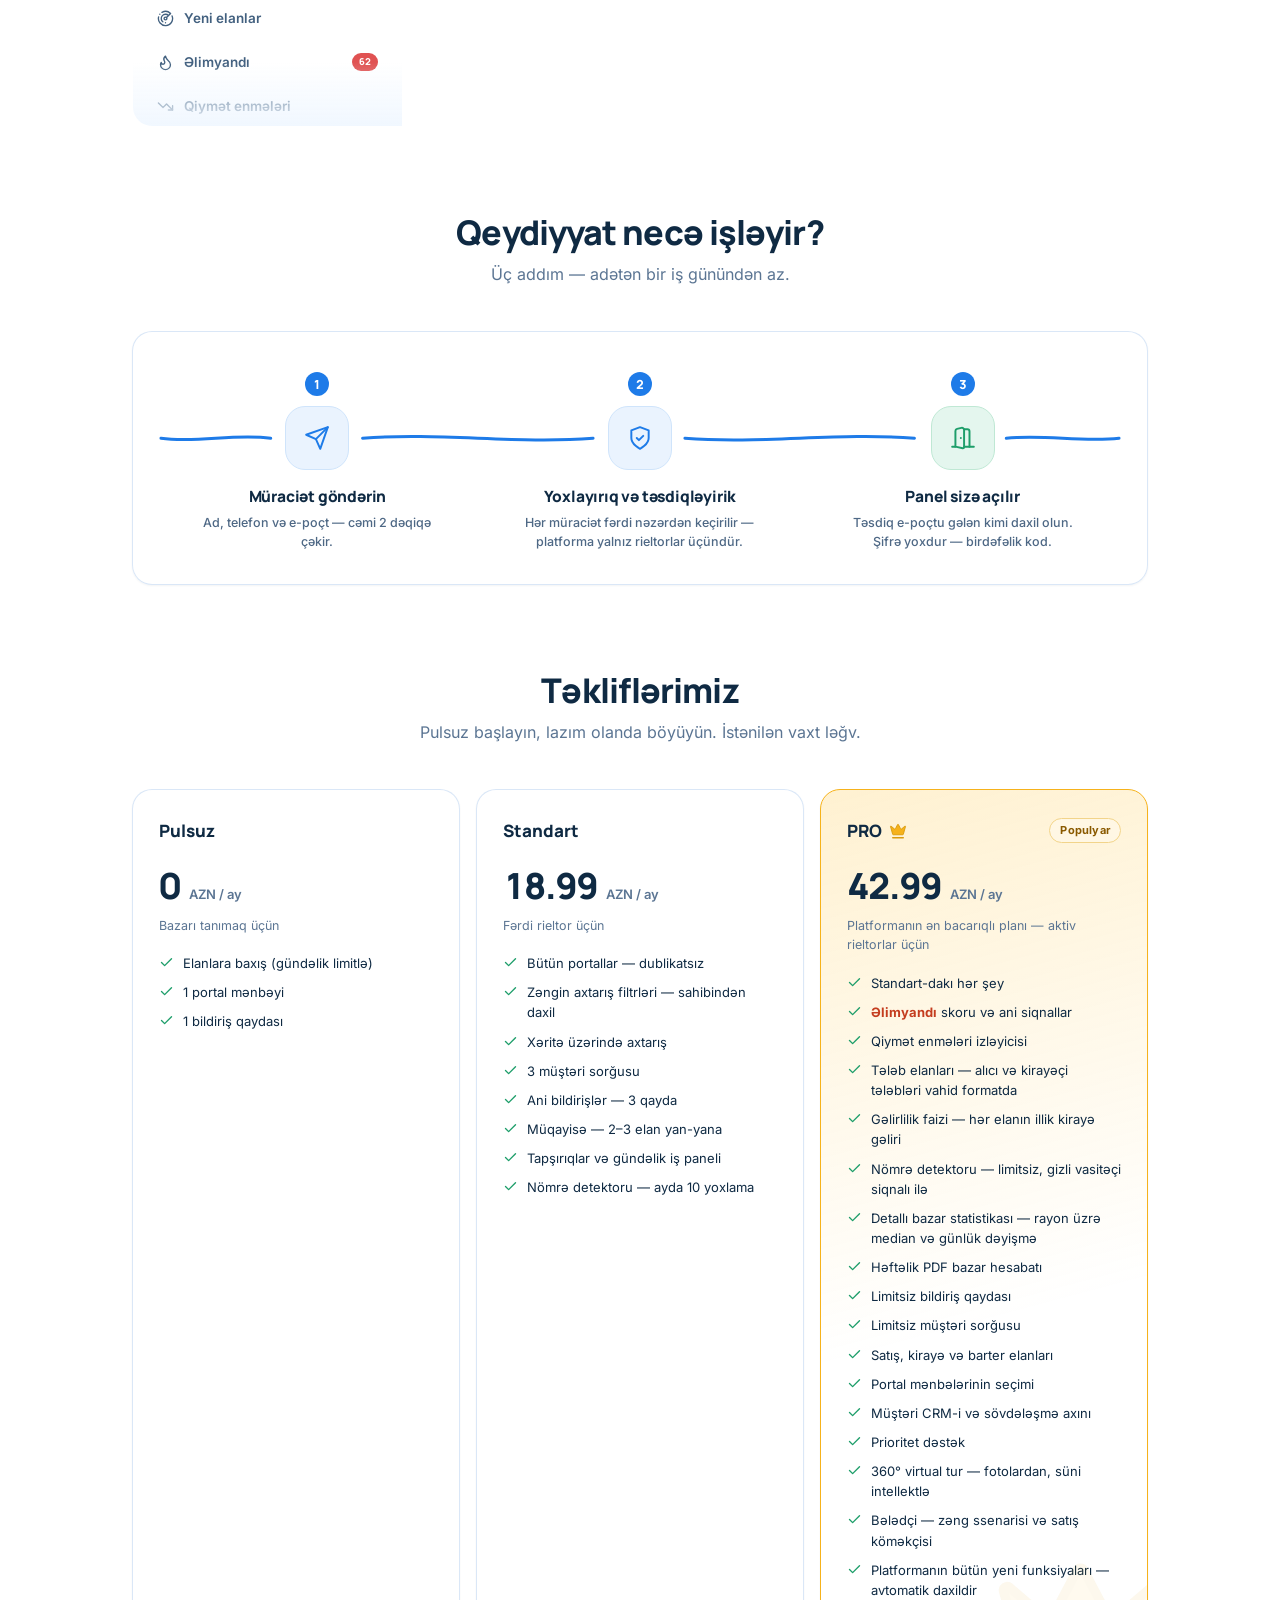
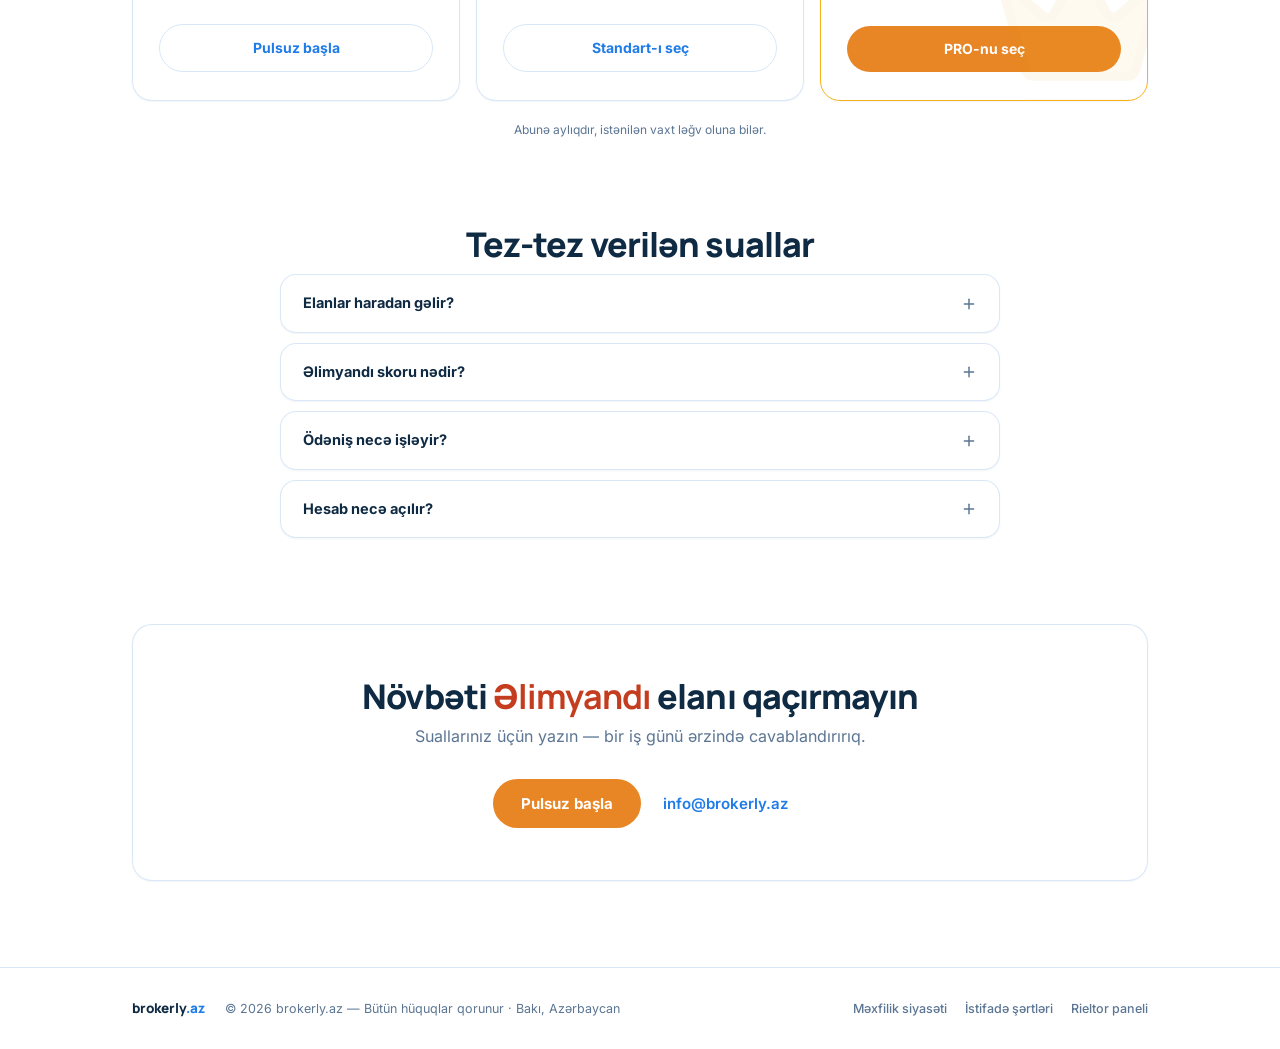
==== commit bfbaaee6: "landing: 24 feature hexes (PDF, ipoteka, detector+), fixed honeycomb stagger, rail mirrors CRM order" ====
--- a/index.html
+++ b/index.html
@@ -331,7 +331,7 @@
 .honey{--hw:188px;--hg:14px;position:relative;display:flex;flex-direction:column;align-items:center}
 .hrow{display:flex;gap:var(--hg)}
 .hrow+.hrow{margin-top:calc(var(--hw)*-0.2887 + var(--hg)*0.866)}
-.hx{width:var(--hw);height:calc(var(--hw)*1.1547);position:relative;pointer-events:none}
+.hx{flex:none;width:var(--hw);height:calc(var(--hw)*1.1547);position:relative;pointer-events:none}
 .hx:not(.ghost):hover{z-index:2}
 .hhit{position:absolute;inset:0;width:100%;height:100%}
 .hhit use{fill:transparent;stroke:none;pointer-events:fill;cursor:pointer}
@@ -372,7 +372,7 @@
   .hx .ic{width:38px;height:38px;margin-bottom:8px}
   .hx .ic svg{width:29px;height:29px}
 }
-@media(max-width:520px){.honey{--hw:41vw}.hx{min-height:112px}.hx p{display:none}.hx .ic{width:34px;height:34px;margin-bottom:8px}.hx .ic svg{width:26px;height:26px}.hx h3{font-size:12px;margin:0}.hxin{padding:12px 10px}}
+@media(max-width:520px){.honey{--hw:41vw}.hx{min-height:112px}.hx p{display:none}.hx .ic{width:34px;height:34px;margin-bottom:8px}.hx .ic svg{width:32px;height:32px}.hx h3{font-size:12px;margin:0}.hxin{padding:12px 10px}}
 
 /* pricing */
 .plans{display:grid;grid-template-columns:repeat(3,1fr);gap:16px}
@@ -840,52 +840,58 @@
       <div class="honey">
         <div class="hrow">
           <div class="hx ghost rv" aria-hidden="true"><div class="hlift"><svg class="hbg" viewBox="0 0 200 231" preserveAspectRatio="none"><use href="#hexs"/></svg></div></div>
-          <div class="hx rv"><svg class="hhit" viewBox="0 0 200 231" preserveAspectRatio="none" aria-hidden="true"><use href="#hexs"/></svg><div class="hlift">
+          <div class="hx rv" style="transition-delay:0s"><svg class="hhit" viewBox="0 0 200 231" preserveAspectRatio="none" aria-hidden="true"><use href="#hexs"/></svg><div class="hlift">
             <svg class="hbg" viewBox="0 0 200 231" preserveAspectRatio="none" aria-hidden="true"><use href="#hexs"/></svg>
             <div class="hxin">
             <div class="ic"><svg viewBox="0 0 24 24" fill="none" stroke="currentColor" stroke-width="1.8" stroke-linecap="round" stroke-linejoin="round"><polygon points="3 6 9 3 15 6 21 3 21 18 15 21 9 18 3 21"/><path d="M9 3v15"/><path d="M15 6v15"/></svg></div>
             <h3><span data-az>Xəritə üzərində axtarış</span><span data-en>Map search</span></h3>
             <p><span data-az>Zonanı sərbəst çəkin — nəticə dərhal.</span><span data-en>Draw a zone — instant results.</span></p>
           </div></div></div>
-          <div class="hx rv" style="transition-delay:.05s"><svg class="hhit" viewBox="0 0 200 231" preserveAspectRatio="none" aria-hidden="true"><use href="#hexs"/></svg><div class="hlift">
+          <div class="hx rv" style="transition-delay:0.05s"><svg class="hhit" viewBox="0 0 200 231" preserveAspectRatio="none" aria-hidden="true"><use href="#hexs"/></svg><div class="hlift">
             <svg class="hbg" viewBox="0 0 200 231" preserveAspectRatio="none" aria-hidden="true"><use href="#hexs"/></svg>
             <div class="hxin">
             <div class="ic"><svg viewBox="0 0 24 24" fill="none" stroke="currentColor" stroke-width="1.8" stroke-linecap="round" stroke-linejoin="round"><path d="M19.07 4.93A10 10 0 0 0 6.99 3.34"/><path d="M4 6h.01"/><path d="M2.29 9.62a10 10 0 1 0 19.02-1.27"/><path d="M16.24 7.76a6 6 0 1 0-8.01 8.91"/><path d="M12 18h.01"/><path d="M17.99 11.66a6 6 0 0 1-2.22 4.75"/><circle cx="12" cy="12" r="2"/><path d="m13.41 10.59 5.66-5.66"/></svg></div>
             <h3><span data-az>Yeni elanlar</span><span data-en>New listings</span></h3>
             <p><span data-az>Bütün bazarın yeni elanları bir lentdə.</span><span data-en>Every new listing in one feed.</span></p>
           </div></div></div>
-          <div class="hx rv" style="transition-delay:.1s"><svg class="hhit" viewBox="0 0 200 231" preserveAspectRatio="none" aria-hidden="true"><use href="#hexs"/></svg><div class="hlift">
+          <div class="hx rv" style="transition-delay:0.1s"><svg class="hhit" viewBox="0 0 200 231" preserveAspectRatio="none" aria-hidden="true"><use href="#hexs"/></svg><div class="hlift">
             <svg class="hbg" viewBox="0 0 200 231" preserveAspectRatio="none" aria-hidden="true"><use href="#hexs"/></svg>
             <div class="hxin">
             <div class="ic"><svg viewBox="0 0 24 24" fill="none" stroke="currentColor" stroke-width="1.8" stroke-linecap="round" stroke-linejoin="round"><rect x="3" y="3" width="7" height="7" rx="1.5"/><rect x="14" y="3" width="7" height="7" rx="1.5"/><rect x="3" y="14" width="7" height="7" rx="1.5"/><rect x="14" y="14" width="7" height="7" rx="1.5"/></svg></div>
             <h3><span data-az>Bütün portallar</span><span data-en>All portals</span></h3>
             <p><span data-az>Onlarla portal bir paneldə — dublikatsız, vahid formatda.</span><span data-en>Dozens of portals in one panel — deduplicated.</span></p>
           </div></div></div>
-          <div class="hx ghost rv" aria-hidden="true"><div class="hlift"><svg class="hbg" viewBox="0 0 200 231" preserveAspectRatio="none"><use href="#hexs"/></svg></div></div>
-        </div>
-        <div class="hrow">
-          <div class="hx rv" style="transition-delay:.15s"><svg class="hhit" viewBox="0 0 200 231" preserveAspectRatio="none" aria-hidden="true"><use href="#hexs"/></svg><div class="hlift">
+          <div class="hx rv" style="transition-delay:0.15s"><svg class="hhit" viewBox="0 0 200 231" preserveAspectRatio="none" aria-hidden="true"><use href="#hexs"/></svg><div class="hlift">
             <svg class="hbg" viewBox="0 0 200 231" preserveAspectRatio="none" aria-hidden="true"><use href="#hexs"/></svg>
             <div class="hxin">
             <div class="ic"><svg viewBox="0 0 24 24" fill="none" stroke="currentColor" stroke-width="1.8" stroke-linecap="round" stroke-linejoin="round"><path d="M6 8a6 6 0 0 1 12 0c0 7 3 9 3 9H3s3-2 3-9"/><path d="M10.3 21a1.94 1.94 0 0 0 3.4 0"/></svg></div>
             <h3><span data-az>Ani bildirişlər</span><span data-en>Instant alerts</span></h3>
             <p><span data-az>Uyğun elan düşən an xəbəriniz olur.</span><span data-en>Know the moment a match lands.</span></p>
           </div></div></div>
-          <div class="hx fhot rv" style="transition-delay:.2s"><svg class="hhit" viewBox="0 0 200 231" preserveAspectRatio="none" aria-hidden="true"><use href="#hexs"/></svg><div class="hlift">
+        </div>
+        <div class="hrow">
+          <div class="hx rv" style="transition-delay:0.2s"><svg class="hhit" viewBox="0 0 200 231" preserveAspectRatio="none" aria-hidden="true"><use href="#hexs"/></svg><div class="hlift">
+            <svg class="hbg" viewBox="0 0 200 231" preserveAspectRatio="none" aria-hidden="true"><use href="#hexs"/></svg>
+            <div class="hxin">
+            <div class="ic"><svg viewBox="0 0 24 24" fill="none" stroke="currentColor" stroke-width="1.8" stroke-linecap="round" stroke-linejoin="round"><path d="M22 12h-2.48a2 2 0 0 0-1.93 1.46l-2.35 8.36a.25.25 0 0 1-.48 0L9.24 2.18a.25.25 0 0 0-.48 0l-2.35 8.36A2 2 0 0 1 4.49 12H2"/></svg></div>
+            <h3><span data-az>Bugün paneli</span><span data-en>Today panel</span></h3>
+            <p><span data-az>Günün bazarı bir baxışda — səhər buradan başlayın.</span><span data-en>Today's market at a glance — start your morning here.</span></p>
+          </div></div></div>
+          <div class="hx fhot rv" style="transition-delay:0.25s"><svg class="hhit" viewBox="0 0 200 231" preserveAspectRatio="none" aria-hidden="true"><use href="#hexs"/></svg><div class="hlift">
             <svg class="hbg" viewBox="0 0 200 231" preserveAspectRatio="none" aria-hidden="true"><use href="#hexs"/></svg>
             <div class="hxin">
             <div class="ic"><svg viewBox="0 0 24 24" fill="none" stroke="currentColor" stroke-width="1.8" stroke-linecap="round" stroke-linejoin="round"><path d="M8.5 14.5A2.5 2.5 0 0 0 11 12c0-1.38-.5-2-1-3-1.072-2.143-.224-4.054 2-6 .5 2.5 2 4.9 4 6.5 2 1.6 3 3.5 3 5.5a7 7 0 1 1-14 0c0-1.153.433-2.294 1-3a2.5 2.5 0 0 0 2.5 2.5z"/></svg></div>
             <h3><span data-az>Əlimyandı</span><span data-en>Urgency score</span></h3>
             <p><span data-az>Mediandan aşağı qiymət — tələsən satıcı siqnalı.</span><span data-en>Below median — a motivated-seller signal.</span></p>
           </div></div></div>
-          <div class="hx fgrn rv" style="transition-delay:.25s"><svg class="hhit" viewBox="0 0 200 231" preserveAspectRatio="none" aria-hidden="true"><use href="#hexs"/></svg><div class="hlift">
+          <div class="hx fgrn rv" style="transition-delay:0.3s"><svg class="hhit" viewBox="0 0 200 231" preserveAspectRatio="none" aria-hidden="true"><use href="#hexs"/></svg><div class="hlift">
             <svg class="hbg" viewBox="0 0 200 231" preserveAspectRatio="none" aria-hidden="true"><use href="#hexs"/></svg>
             <div class="hxin">
             <div class="ic grn"><svg viewBox="0 0 24 24" fill="none" stroke="currentColor" stroke-width="1.8" stroke-linecap="round" stroke-linejoin="round"><path d="M20 21v-2a4 4 0 0 0-4-4H8a4 4 0 0 0-4 4v2"/><circle cx="12" cy="7" r="4"/></svg></div>
             <h3><span data-az>Sahibindən filtri</span><span data-en>Owner-direct filter</span></h3>
             <p><span data-az>Birbaşa sahibindən elanlar bir kliklə.</span><span data-en>Owner-direct listings, one click.</span></p>
           </div></div></div>
-          <div class="hx rv" style="transition-delay:.3s"><svg class="hhit" viewBox="0 0 200 231" preserveAspectRatio="none" aria-hidden="true"><use href="#hexs"/></svg><div class="hlift">
+          <div class="hx rv" style="transition-delay:0.35s"><svg class="hhit" viewBox="0 0 200 231" preserveAspectRatio="none" aria-hidden="true"><use href="#hexs"/></svg><div class="hlift">
             <svg class="hbg" viewBox="0 0 200 231" preserveAspectRatio="none" aria-hidden="true"><use href="#hexs"/></svg>
             <div class="hxin">
             <div class="ic"><svg viewBox="0 0 24 24" fill="none" stroke="currentColor" stroke-width="1.8" stroke-linecap="round" stroke-linejoin="round"><polyline points="22 17 13.5 8.5 8.5 13.5 2 7"/><polyline points="16 17 22 17 22 11"/></svg></div>
@@ -894,120 +900,126 @@
           </div></div></div>
         </div>
         <div class="hrow">
+          <div class="hx rv" style="transition-delay:0.4s"><svg class="hhit" viewBox="0 0 200 231" preserveAspectRatio="none" aria-hidden="true"><use href="#hexs"/></svg><div class="hlift">
+            <svg class="hbg" viewBox="0 0 200 231" preserveAspectRatio="none" aria-hidden="true"><use href="#hexs"/></svg>
+            <div class="hxin">
+            <div class="ic"><svg viewBox="0 0 24 24" fill="none" stroke="currentColor" stroke-width="1.8" stroke-linecap="round" stroke-linejoin="round"><line x1="19" y1="5" x2="5" y2="19"/><circle cx="6.5" cy="6.5" r="2.5"/><circle cx="17.5" cy="17.5" r="2.5"/></svg></div>
+            <h3><span data-az>Gəlirlilik faizi</span><span data-en>Rental yield</span></h3>
+            <p><span data-az>Hər elanın illik kirayə gəlirliliyi hazır hesablanıb.</span><span data-en>Annual rental yield, pre-computed per listing.</span></p>
+          </div></div></div>
+          <div class="hx rv" style="transition-delay:0.45s"><svg class="hhit" viewBox="0 0 200 231" preserveAspectRatio="none" aria-hidden="true"><use href="#hexs"/></svg><div class="hlift">
+            <svg class="hbg" viewBox="0 0 200 231" preserveAspectRatio="none" aria-hidden="true"><use href="#hexs"/></svg>
+            <div class="hxin">
+            <div class="ic"><svg viewBox="0 0 24 24" fill="none" stroke="currentColor" stroke-width="1.8" stroke-linecap="round" stroke-linejoin="round"><path d="m3 11 18-5v12L3 14v-3z"/><path d="M11.6 16.8a3 3 0 1 1-5.8-1.6"/></svg></div>
+            <h3><span data-az>Tələb elanları</span><span data-en>Demand ads</span></h3>
+            <p><span data-az>Kim alır, kim axtarır — tələblər vahid formatda.</span><span data-en>Who's buying, who's renting — in one format.</span></p>
+          </div></div></div>
+          <div class="hx rv" style="transition-delay:0.5s"><svg class="hhit" viewBox="0 0 200 231" preserveAspectRatio="none" aria-hidden="true"><use href="#hexs"/></svg><div class="hlift">
+            <svg class="hbg" viewBox="0 0 200 231" preserveAspectRatio="none" aria-hidden="true"><use href="#hexs"/></svg>
+            <div class="hxin">
+            <div class="ic"><svg viewBox="0 0 24 24" fill="none" stroke="currentColor" stroke-width="1.8" stroke-linecap="round" stroke-linejoin="round"><path d="m16 16 3-8 3 8c-.87.65-1.92 1-3 1s-2.13-.35-3-1Z"/><path d="m2 16 3-8 3 8c-.87.65-1.92 1-3 1s-2.13-.35-3-1Z"/><path d="M7 21h10"/><path d="M12 3v18"/><path d="M3 7h2c2 0 5-1 7-2 2 1 5 2 7 2h2"/></svg></div>
+            <h3><span data-az>Müqayisə</span><span data-en>Compare</span></h3>
+            <p><span data-az>2–3 elan yan-yana — ən yaxşı dəyər vurğulanır.</span><span data-en>2–3 listings side by side — best value highlighted.</span></p>
+          </div></div></div>
+          <div class="hx rv" style="transition-delay:0.55s"><svg class="hhit" viewBox="0 0 200 231" preserveAspectRatio="none" aria-hidden="true"><use href="#hexs"/></svg><div class="hlift">
+            <svg class="hbg" viewBox="0 0 200 231" preserveAspectRatio="none" aria-hidden="true"><use href="#hexs"/></svg>
+            <div class="hxin">
+            <div class="ic"><svg viewBox="0 0 24 24" fill="none" stroke="currentColor" stroke-width="1.8" stroke-linecap="round" stroke-linejoin="round"><circle cx="10" cy="7" r="4"/><path d="M10.3 15H7a4 4 0 0 0-4 4v2"/><circle cx="17" cy="17" r="3"/><path d="m21 21-1.9-1.9"/></svg></div>
+            <h3><span data-az>Nömrə detektoru</span><span data-en>Number detector</span></h3>
+            <p><span data-az>Sahibindən, yoxsa gizli vasitəçi? Nömrə cavab verir.</span><span data-en>Owner or hidden agent? The number tells.</span></p>
+          </div></div></div>
           <div class="hx ghost rv" aria-hidden="true"><div class="hlift"><svg class="hbg" viewBox="0 0 200 231" preserveAspectRatio="none"><use href="#hexs"/></svg></div></div>
-          <div class="hx rv" style="transition-delay:.35s"><svg class="hhit" viewBox="0 0 200 231" preserveAspectRatio="none" aria-hidden="true"><use href="#hexs"/></svg><div class="hlift">
+        </div>
+        <div class="hrow">
+          <div class="hx rv" style="transition-delay:0.6s"><svg class="hhit" viewBox="0 0 200 231" preserveAspectRatio="none" aria-hidden="true"><use href="#hexs"/></svg><div class="hlift">
             <svg class="hbg" viewBox="0 0 200 231" preserveAspectRatio="none" aria-hidden="true"><use href="#hexs"/></svg>
             <div class="hxin">
             <div class="ic"><svg viewBox="0 0 24 24" fill="none" stroke="currentColor" stroke-width="1.8" stroke-linecap="round" stroke-linejoin="round"><path d="M16 21v-2a4 4 0 0 0-4-4H6a4 4 0 0 0-4 4v2"/><circle cx="9" cy="7" r="4"/><path d="M22 21v-2a4 4 0 0 0-3-3.87"/><path d="M16 3.13a4 4 0 0 1 0 7.75"/></svg></div>
             <h3><span data-az>Müştəri sorğuları</span><span data-en>Client requests</span></h3>
             <p><span data-az>Tələbə uyğun elanlar avtomatik tapılır.</span><span data-en>Listings auto-matched to requests.</span></p>
           </div></div></div>
-          <div class="hx rv" style="transition-delay:.4s"><svg class="hhit" viewBox="0 0 200 231" preserveAspectRatio="none" aria-hidden="true"><use href="#hexs"/></svg><div class="hlift">
+          <div class="hx rv" style="transition-delay:0.65s"><svg class="hhit" viewBox="0 0 200 231" preserveAspectRatio="none" aria-hidden="true"><use href="#hexs"/></svg><div class="hlift">
             <svg class="hbg" viewBox="0 0 200 231" preserveAspectRatio="none" aria-hidden="true"><use href="#hexs"/></svg>
             <div class="hxin">
             <div class="ic"><svg viewBox="0 0 24 24" fill="none" stroke="currentColor" stroke-width="1.8" stroke-linecap="round" stroke-linejoin="round"><path d="M15 13a3 3 0 1 0-6 0"/><circle cx="12" cy="8" r="2"/><path d="M4 19.5v-15A2.5 2.5 0 0 1 6.5 2H19a1 1 0 0 1 1 1v18a1 1 0 0 1-1 1H6.5a1 1 0 0 1 0-5H20"/></svg></div>
             <h3><span data-az>Müştəri CRM-i</span><span data-en>Client CRM</span></h3>
             <p><span data-az>Müştəri bazası və sövdələşmə axını bir yerdə.</span><span data-en>Client base and deal pipeline in one place.</span></p>
           </div></div></div>
-          <div class="hx rv" style="transition-delay:.45s"><svg class="hhit" viewBox="0 0 200 231" preserveAspectRatio="none" aria-hidden="true"><use href="#hexs"/></svg><div class="hlift">
+          <div class="hx rv" style="transition-delay:0.7s"><svg class="hhit" viewBox="0 0 200 231" preserveAspectRatio="none" aria-hidden="true"><use href="#hexs"/></svg><div class="hlift">
             <svg class="hbg" viewBox="0 0 200 231" preserveAspectRatio="none" aria-hidden="true"><use href="#hexs"/></svg>
             <div class="hxin">
             <div class="ic"><svg viewBox="0 0 24 24" fill="none" stroke="currentColor" stroke-width="1.8" stroke-linecap="round" stroke-linejoin="round"><rect x="8" y="2" width="8" height="4" rx="1"/><path d="M16 4h2a2 2 0 0 1 2 2v14a2 2 0 0 1-2 2H6a2 2 0 0 1-2-2V6a2 2 0 0 1 2-2h2"/><path d="m9 14 2 2 4-4"/></svg></div>
             <h3><span data-az>Tapşırıqlar</span><span data-en>Tasks</span></h3>
             <p><span data-az>Günün işləri və xatırlatmalar bir paneldə.</span><span data-en>Daily tasks and reminders in one panel.</span></p>
           </div></div></div>
-          <div class="hx rv" style="transition-delay:.48s"><svg class="hhit" viewBox="0 0 200 231" preserveAspectRatio="none" aria-hidden="true"><use href="#hexs"/></svg><div class="hlift">
+          <div class="hx rv" style="transition-delay:0.75s"><svg class="hhit" viewBox="0 0 200 231" preserveAspectRatio="none" aria-hidden="true"><use href="#hexs"/></svg><div class="hlift">
+            <svg class="hbg" viewBox="0 0 200 231" preserveAspectRatio="none" aria-hidden="true"><use href="#hexs"/></svg>
+            <div class="hxin">
+            <div class="ic"><svg viewBox="0 0 24 24" fill="none" stroke="currentColor" stroke-width="1.8" stroke-linecap="round" stroke-linejoin="round"><path d="M3 3v18h18"/><path d="m7 15 4-5 3 3 5-7"/></svg></div>
+            <h3><span data-az>Bazar analitikası</span><span data-en>Market analytics</span></h3>
+            <p><span data-az>Rayon medianları, dinamika, həftəlik PDF hesabat.</span><span data-en>District medians, trends, weekly PDF report.</span></p>
+          </div></div></div>
+        </div>
+        <div class="hrow">
+          <div class="hx ghost rv" aria-hidden="true"><div class="hlift"><svg class="hbg" viewBox="0 0 200 231" preserveAspectRatio="none"><use href="#hexs"/></svg></div></div>
+          <div class="hx rv" style="transition-delay:0.8s"><svg class="hhit" viewBox="0 0 200 231" preserveAspectRatio="none" aria-hidden="true"><use href="#hexs"/></svg><div class="hlift">
+            <svg class="hbg" viewBox="0 0 200 231" preserveAspectRatio="none" aria-hidden="true"><use href="#hexs"/></svg>
+            <div class="hxin">
+            <div class="ic"><svg viewBox="0 0 24 24" fill="none" stroke="currentColor" stroke-width="1.8" stroke-linecap="round" stroke-linejoin="round"><path d="M14 3H6a2 2 0 0 0-2 2v14a2 2 0 0 0 2 2h12a2 2 0 0 0 2-2V9z"/><path d="M14 3v6h6"/><path d="M12 18v-6"/><path d="m9 15 3 3 3-3"/></svg></div>
+            <h3><span data-az>PDF hesabatlar</span><span data-en>Branded PDF reports</span></h3>
+            <p><span data-az>Müqayisə və təhlilləri brendli PDF kimi müştərinə göndər.</span><span data-en>Send comparisons and analyses to clients as branded PDFs.</span></p>
+          </div></div></div>
+          <div class="hx rv" style="transition-delay:0.85s"><svg class="hhit" viewBox="0 0 200 231" preserveAspectRatio="none" aria-hidden="true"><use href="#hexs"/></svg><div class="hlift">
+            <svg class="hbg" viewBox="0 0 200 231" preserveAspectRatio="none" aria-hidden="true"><use href="#hexs"/></svg>
+            <div class="hxin">
+            <div class="ic"><svg viewBox="0 0 24 24" fill="none" stroke="currentColor" stroke-width="1.8" stroke-linecap="round" stroke-linejoin="round"><polyline points="22 7 13.5 15.5 8.5 10.5 2 17"/><polyline points="16 7 22 7 22 13"/></svg></div>
+            <h3><span data-az>Proqnoz</span><span data-en>Forecast</span></h3>
+            <p><span data-az>Qiymət trendi üzrə proqnozlar.</span><span data-en>Price-trend forecasts.</span></p>
+          </div></div></div>
+          <div class="hx rv" style="transition-delay:0.9s"><svg class="hhit" viewBox="0 0 200 231" preserveAspectRatio="none" aria-hidden="true"><use href="#hexs"/></svg><div class="hlift">
+            <svg class="hbg" viewBox="0 0 200 231" preserveAspectRatio="none" aria-hidden="true"><use href="#hexs"/></svg>
+            <div class="hxin">
+            <div class="ic"><svg viewBox="0 0 24 24" fill="none" stroke="currentColor" stroke-width="1.8" stroke-linecap="round" stroke-linejoin="round"><path d="M14 3H6a2 2 0 0 0-2 2v14a2 2 0 0 0 2 2h12a2 2 0 0 0 2-2V9z"/><path d="M14 3v6h6"/><path d="M9 13h6"/><path d="M9 17h6"/></svg></div>
+            <h3><span data-az>Sənəd analizi</span><span data-en>Document analysis</span></h3>
+            <p><span data-az>Sənədlərin süni intellektlə analizi.</span><span data-en>AI document analysis.</span></p>
+          </div></div></div>
+          <div class="hx rv" style="transition-delay:0.95s"><svg class="hhit" viewBox="0 0 200 231" preserveAspectRatio="none" aria-hidden="true"><use href="#hexs"/></svg><div class="hlift">
+            <svg class="hbg" viewBox="0 0 200 231" preserveAspectRatio="none" aria-hidden="true"><use href="#hexs"/></svg>
+            <div class="hxin">
+            <div class="ic"><svg viewBox="0 0 24 24" fill="none" stroke="currentColor" stroke-width="1.8" stroke-linecap="round" stroke-linejoin="round"><circle cx="12" cy="12" r="3"/><circle cx="19" cy="5" r="2"/><circle cx="5" cy="19" r="2"/><path d="M10.4 21.9a10 10 0 0 0 9.941-15.416"/><path d="M13.5 2.1a10 10 0 0 0-9.841 15.416"/></svg></div>
+            <h3><span data-az>360° tur</span><span data-en>360° tour</span></h3>
+            <p><span data-az>Fotolardan süni intellektlə virtual tur.</span><span data-en>AI virtual tours from photos.</span></p>
+          </div></div></div>
+        </div>
+        <div class="hrow">
+          <div class="hx rv" style="transition-delay:1s"><svg class="hhit" viewBox="0 0 200 231" preserveAspectRatio="none" aria-hidden="true"><use href="#hexs"/></svg><div class="hlift">
             <svg class="hbg" viewBox="0 0 200 231" preserveAspectRatio="none" aria-hidden="true"><use href="#hexs"/></svg>
             <div class="hxin">
             <div class="ic"><svg viewBox="0 0 24 24" fill="none" stroke="currentColor" stroke-width="1.8" stroke-linecap="round" stroke-linejoin="round"><rect x="2" y="6" width="20" height="8" rx="1"/><path d="M17 14v7"/><path d="M7 14v7"/><path d="M17 3v3"/><path d="M7 3v3"/><path d="M10 14 2.3 6.3"/><path d="m14 6 7.7 7.7"/><path d="m8 6 8 8"/></svg></div>
             <h3><span data-az>Tikinti şirkətləri</span><span data-en>Developers</span></h3>
             <p><span data-az>Tezliklə — yeni layihələr və start qiymətləri.</span><span data-en>Coming soon — new projects and launch prices.</span></p>
           </div></div></div>
-        </div>
-        <div class="hrow">
-          <div class="hx rv" style="transition-delay:.5s"><svg class="hhit" viewBox="0 0 200 231" preserveAspectRatio="none" aria-hidden="true"><use href="#hexs"/></svg><div class="hlift">
-            <svg class="hbg" viewBox="0 0 200 231" preserveAspectRatio="none" aria-hidden="true"><use href="#hexs"/></svg>
-            <div class="hxin">
-            <div class="ic"><svg viewBox="0 0 24 24" fill="none" stroke="currentColor" stroke-width="1.8" stroke-linecap="round" stroke-linejoin="round"><path d="M3 3v18h18"/><path d="m7 15 4-5 3 3 5-7"/></svg></div>
-            <h3><span data-az>Bazar analitikası</span><span data-en>Market analytics</span></h3>
-            <p><span data-az>Rayon medianları, dinamika, həftəlik PDF hesabat.</span><span data-en>District medians, trends, weekly PDF report.</span></p>
-          </div></div></div>
-          <div class="hx rv" style="transition-delay:.55s"><svg class="hhit" viewBox="0 0 200 231" preserveAspectRatio="none" aria-hidden="true"><use href="#hexs"/></svg><div class="hlift">
-            <svg class="hbg" viewBox="0 0 200 231" preserveAspectRatio="none" aria-hidden="true"><use href="#hexs"/></svg>
-            <div class="hxin">
-            <div class="ic"><svg viewBox="0 0 24 24" fill="none" stroke="currentColor" stroke-width="1.8" stroke-linecap="round" stroke-linejoin="round"><polyline points="22 7 13.5 15.5 8.5 10.5 2 17"/><polyline points="16 7 22 7 22 13"/></svg></div>
-            <h3><span data-az>Proqnoz</span><span data-en>Forecast</span></h3>
-            <p><span data-az>Qiymət trendi üzrə proqnozlar.</span><span data-en>Price-trend forecasts.</span></p>
-          </div></div></div>
-          <div class="hx rv" style="transition-delay:.6s"><svg class="hhit" viewBox="0 0 200 231" preserveAspectRatio="none" aria-hidden="true"><use href="#hexs"/></svg><div class="hlift">
-            <svg class="hbg" viewBox="0 0 200 231" preserveAspectRatio="none" aria-hidden="true"><use href="#hexs"/></svg>
-            <div class="hxin">
-            <div class="ic"><svg viewBox="0 0 24 24" fill="none" stroke="currentColor" stroke-width="1.8" stroke-linecap="round" stroke-linejoin="round"><path d="M14 3H6a2 2 0 0 0-2 2v14a2 2 0 0 0 2 2h12a2 2 0 0 0 2-2V9z"/><path d="M14 3v6h6"/><path d="M9 13h6"/><path d="M9 17h6"/></svg></div>
-            <h3><span data-az>Sənəd analizi</span><span data-en>Document analysis</span></h3>
-            <p><span data-az>Sənədlərin süni intellektlə analizi.</span><span data-en>AI document analysis.</span></p>
-          </div></div></div>
-          <div class="hx rv" style="transition-delay:.65s"><svg class="hhit" viewBox="0 0 200 231" preserveAspectRatio="none" aria-hidden="true"><use href="#hexs"/></svg><div class="hlift">
-            <svg class="hbg" viewBox="0 0 200 231" preserveAspectRatio="none" aria-hidden="true"><use href="#hexs"/></svg>
-            <div class="hxin">
-            <div class="ic"><svg viewBox="0 0 24 24" fill="none" stroke="currentColor" stroke-width="1.8" stroke-linecap="round" stroke-linejoin="round"><circle cx="12" cy="12" r="3"/><circle cx="19" cy="5" r="2"/><circle cx="5" cy="19" r="2"/><path d="M10.4 21.9a10 10 0 0 0 9.941-15.416"/><path d="M13.5 2.1a10 10 0 0 0-9.841 15.416"/></svg></div>
-            <h3><span data-az>360° tur</span><span data-en>360° tour</span></h3>
-            <p><span data-az>Fotolardan süni intellektlə virtual tur.</span><span data-en>AI virtual tours from photos.</span></p>
-          </div></div></div>
-        </div>
-        <div class="hrow">
-          <div class="hx ghost rv" aria-hidden="true"><div class="hlift"><svg class="hbg" viewBox="0 0 200 231" preserveAspectRatio="none"><use href="#hexs"/></svg></div></div>
-          <div class="hx rv" style="transition-delay:.7s"><svg class="hhit" viewBox="0 0 200 231" preserveAspectRatio="none" aria-hidden="true"><use href="#hexs"/></svg><div class="hlift">
-            <svg class="hbg" viewBox="0 0 200 231" preserveAspectRatio="none" aria-hidden="true"><use href="#hexs"/></svg>
-            <div class="hxin">
-            <div class="ic"><svg viewBox="0 0 24 24" fill="none" stroke="currentColor" stroke-width="1.8" stroke-linecap="round" stroke-linejoin="round"><path d="m3 11 18-5v12L3 14v-3z"/><path d="M11.6 16.8a3 3 0 1 1-5.8-1.6"/></svg></div>
-            <h3><span data-az>Tələb elanları</span><span data-en>Demand ads</span></h3>
-            <p><span data-az>Kim alır, kim axtarır — tələblər vahid formatda.</span><span data-en>Who's buying, who's renting — in one format.</span></p>
-          </div></div></div>
-          <div class="hx fgrn rv" style="transition-delay:.75s"><svg class="hhit" viewBox="0 0 200 231" preserveAspectRatio="none" aria-hidden="true"><use href="#hexs"/></svg><div class="hlift">
-            <svg class="hbg" viewBox="0 0 200 231" preserveAspectRatio="none" aria-hidden="true"><use href="#hexs"/></svg>
-            <div class="hxin">
-            <div class="ic grn"><svg viewBox="0 0 24 24" fill="none" stroke="currentColor" stroke-width="1.8" stroke-linecap="round" stroke-linejoin="round"><line x1="19" y1="5" x2="5" y2="19"/><circle cx="6.5" cy="6.5" r="2.5"/><circle cx="17.5" cy="17.5" r="2.5"/></svg></div>
-            <h3><span data-az>Gəlirlilik faizi</span><span data-en>Rental yield</span></h3>
-            <p><span data-az>Hər elanın illik kirayə gəlirliliyi hazır hesablanıb.</span><span data-en>Annual rental yield, pre-computed per listing.</span></p>
-          </div></div></div>
-          <div class="hx rv" style="transition-delay:.8s"><svg class="hhit" viewBox="0 0 200 231" preserveAspectRatio="none" aria-hidden="true"><use href="#hexs"/></svg><div class="hlift">
-            <svg class="hbg" viewBox="0 0 200 231" preserveAspectRatio="none" aria-hidden="true"><use href="#hexs"/></svg>
-            <div class="hxin">
-            <div class="ic"><svg viewBox="0 0 24 24" fill="none" stroke="currentColor" stroke-width="1.8" stroke-linecap="round" stroke-linejoin="round"><path d="m16 16 3-8 3 8c-.87.65-1.92 1-3 1s-2.13-.35-3-1Z"/><path d="m2 16 3-8 3 8c-.87.65-1.92 1-3 1s-2.13-.35-3-1Z"/><path d="M7 21h10"/><path d="M12 3v18"/><path d="M3 7h2c2 0 5-1 7-2 2 1 5 2 7 2h2"/></svg></div>
-            <h3><span data-az>Müqayisə</span><span data-en>Compare</span></h3>
-            <p><span data-az>2–4 elan yan-yana — ən yaxşı dəyər vurğulanır.</span><span data-en>2–4 listings side by side — best value highlighted.</span></p>
-          </div></div></div>
-          <div class="hx rv" style="transition-delay:.85s"><svg class="hhit" viewBox="0 0 200 231" preserveAspectRatio="none" aria-hidden="true"><use href="#hexs"/></svg><div class="hlift">
-            <svg class="hbg" viewBox="0 0 200 231" preserveAspectRatio="none" aria-hidden="true"><use href="#hexs"/></svg>
-            <div class="hxin">
-            <div class="ic"><svg viewBox="0 0 24 24" fill="none" stroke="currentColor" stroke-width="1.8" stroke-linecap="round" stroke-linejoin="round"><circle cx="10" cy="7" r="4"/><path d="M10.3 15H7a4 4 0 0 0-4 4v2"/><circle cx="17" cy="17" r="3"/><path d="m21 21-1.9-1.9"/></svg></div>
-            <h3><span data-az>Nömrə detektoru</span><span data-en>Number detector</span></h3>
-            <p><span data-az>Sahibindən, yoxsa gizli vasitəçi? Nömrə cavab verir.</span><span data-en>Owner or hidden agent? The number tells.</span></p>
-          </div></div></div>
-        </div>
-        <div class="hrow">
-          <div class="hx rv" style="transition-delay:.9s"><svg class="hhit" viewBox="0 0 200 231" preserveAspectRatio="none" aria-hidden="true"><use href="#hexs"/></svg><div class="hlift">
-            <svg class="hbg" viewBox="0 0 200 231" preserveAspectRatio="none" aria-hidden="true"><use href="#hexs"/></svg>
-            <div class="hxin">
-            <div class="ic"><svg viewBox="0 0 24 24" fill="none" stroke="currentColor" stroke-width="1.8" stroke-linecap="round" stroke-linejoin="round"><path d="M22 12h-2.48a2 2 0 0 0-1.93 1.46l-2.35 8.36a.25.25 0 0 1-.48 0L9.24 2.18a.25.25 0 0 0-.48 0l-2.35 8.36A2 2 0 0 1 4.49 12H2"/></svg></div>
-            <h3><span data-az>Bugün paneli</span><span data-en>Today panel</span></h3>
-            <p><span data-az>Günün bazarı bir baxışda — səhər buradan başlayın.</span><span data-en>Today's market at a glance — start your morning here.</span></p>
-          </div></div></div>
-          <div class="hx rv" style="transition-delay:.95s"><svg class="hhit" viewBox="0 0 200 231" preserveAspectRatio="none" aria-hidden="true"><use href="#hexs"/></svg><div class="hlift">
+          <div class="hx rv" style="transition-delay:1.05s"><svg class="hhit" viewBox="0 0 200 231" preserveAspectRatio="none" aria-hidden="true"><use href="#hexs"/></svg><div class="hlift">
+            <svg class="hbg" viewBox="0 0 200 231" preserveAspectRatio="none" aria-hidden="true"><use href="#hexs"/></svg>
+            <div class="hxin">
+            <div class="ic"><svg viewBox="0 0 24 24" fill="none" stroke="currentColor" stroke-width="1.8" stroke-linecap="round" stroke-linejoin="round"><line x1="3" x2="21" y1="22" y2="22"/><line x1="6" y1="18" x2="6" y2="11"/><line x1="10" y1="18" x2="10" y2="11"/><line x1="14" y1="18" x2="14" y2="11"/><line x1="18" y1="18" x2="18" y2="11"/><polygon points="12 2 20 7 4 7"/></svg></div>
+            <h3><span data-az>İpoteka kalkulyatoru</span><span data-en>Mortgage calculator</span></h3>
+            <p><span data-az>Aylıq ödəniş — müştəri soruşan anda hazır.</span><span data-en>Monthly payment, ready the moment they ask.</span></p>
+          </div></div></div>
+          <div class="hx rv" style="transition-delay:1.1s"><svg class="hhit" viewBox="0 0 200 231" preserveAspectRatio="none" aria-hidden="true"><use href="#hexs"/></svg><div class="hlift">
             <svg class="hbg" viewBox="0 0 200 231" preserveAspectRatio="none" aria-hidden="true"><use href="#hexs"/></svg>
             <div class="hxin">
             <div class="ic"><svg viewBox="0 0 24 24" fill="none" stroke="currentColor" stroke-width="1.8" stroke-linecap="round" stroke-linejoin="round"><path d="M4 22h16a2 2 0 0 0 2-2V4a2 2 0 0 0-2-2H8a2 2 0 0 0-2 2v16a2 2 0 0 1-4 0V6"/><path d="M18 14h-8"/><path d="M15 18h-5"/><path d="M10 6h8v4h-8z"/></svg></div>
             <h3><span data-az>Xəbərlər</span><span data-en>News</span></h3>
             <p><span data-az>Bazar və qanunvericilik yenilikləri bir lentdə.</span><span data-en>Market and regulation updates in one feed.</span></p>
           </div></div></div>
-          <div class="hx rv" style="transition-delay:1s"><svg class="hhit" viewBox="0 0 200 231" preserveAspectRatio="none" aria-hidden="true"><use href="#hexs"/></svg><div class="hlift">
+          <div class="hx rv" style="transition-delay:1.15s"><svg class="hhit" viewBox="0 0 200 231" preserveAspectRatio="none" aria-hidden="true"><use href="#hexs"/></svg><div class="hlift">
             <svg class="hbg" viewBox="0 0 200 231" preserveAspectRatio="none" aria-hidden="true"><use href="#hexs"/></svg>
             <div class="hxin">
             <div class="ic"><svg viewBox="0 0 24 24" fill="none" stroke="currentColor" stroke-width="1.8" stroke-linecap="round" stroke-linejoin="round"><circle cx="12" cy="12" r="10"/><path d="M12 2a14.5 14.5 0 0 0 0 20 14.5 14.5 0 0 0 0-20"/><path d="M2 12h20"/></svg></div>
             <h3><span data-az>Xaricdə əmlak</span><span data-en>Property abroad</span></h3>
             <p><span data-az>Xarici bazarlar — investisiya axtaran müştərilər üçün.</span><span data-en>Foreign markets — for investment-minded clients.</span></p>
           </div></div></div>
-          <div class="hx ghost rv" aria-hidden="true"><div class="hlift"><svg class="hbg" viewBox="0 0 200 231" preserveAspectRatio="none"><use href="#hexs"/></svg></div></div>
         </div>
       </div>
     </div>
@@ -1147,7 +1159,7 @@
           <li><svg width="15" height="15" viewBox="0 0 24 24" fill="none" stroke="currentColor" stroke-width="2.2" stroke-linecap="round" stroke-linejoin="round"><path d="M20 6 9 17l-5-5"/></svg><span><span data-az>Xəritə üzərində axtarış</span><span data-en>Map search</span></span></li>
           <li><svg width="15" height="15" viewBox="0 0 24 24" fill="none" stroke="currentColor" stroke-width="2.2" stroke-linecap="round" stroke-linejoin="round"><path d="M20 6 9 17l-5-5"/></svg><span><span data-az>3 müştəri sorğusu</span><span data-en>3 client requests</span></span></li>
           <li><svg width="15" height="15" viewBox="0 0 24 24" fill="none" stroke="currentColor" stroke-width="2.2" stroke-linecap="round" stroke-linejoin="round"><path d="M20 6 9 17l-5-5"/></svg><span><span data-az>Ani bildirişlər — 3 qayda</span><span data-en>Instant alerts — 3 rules</span></span></li>
-          <li><svg width="15" height="15" viewBox="0 0 24 24" fill="none" stroke="currentColor" stroke-width="2.2" stroke-linecap="round" stroke-linejoin="round"><path d="M20 6 9 17l-5-5"/></svg><span><span data-az>Müqayisə — 2–4 elan yan-yana</span><span data-en>Compare — 2–4 listings side by side</span></span></li>
+          <li><svg width="15" height="15" viewBox="0 0 24 24" fill="none" stroke="currentColor" stroke-width="2.2" stroke-linecap="round" stroke-linejoin="round"><path d="M20 6 9 17l-5-5"/></svg><span><span data-az>Müqayisə — 2–3 elan yan-yana</span><span data-en>Compare — 2–3 listings side by side</span></span></li>
           <li><svg width="15" height="15" viewBox="0 0 24 24" fill="none" stroke="currentColor" stroke-width="2.2" stroke-linecap="round" stroke-linejoin="round"><path d="M20 6 9 17l-5-5"/></svg><span><span data-az>Tapşırıqlar və gündəlik iş paneli</span><span data-en>Tasks and the daily work panel</span></span></li>
           <li><svg width="15" height="15" viewBox="0 0 24 24" fill="none" stroke="currentColor" stroke-width="2.2" stroke-linecap="round" stroke-linejoin="round"><path d="M20 6 9 17l-5-5"/></svg><span><span data-az>Nömrə detektoru — ayda 10 yoxlama</span><span data-en>Number detector — 10 checks a month</span></span></li>
         </ul>
@@ -1475,7 +1487,8 @@
     mega:'<svg viewBox="0 0 24 24" fill="none" stroke="currentColor" stroke-width="1.9" stroke-linecap="round" stroke-linejoin="round"><path d="m3 11 18-5v12L3 14v-3z"/><path d="M11.6 16.8a3 3 0 1 1-5.8-1.6"/></svg>',
     pct:'<svg viewBox="0 0 24 24" fill="none" stroke="currentColor" stroke-width="1.9" stroke-linecap="round" stroke-linejoin="round"><line x1="19" y1="5" x2="5" y2="19"/><circle cx="6.5" cy="6.5" r="2.5"/><circle cx="17.5" cy="17.5" r="2.5"/></svg>',
     scale:'<svg viewBox="0 0 24 24" fill="none" stroke="currentColor" stroke-width="1.9" stroke-linecap="round" stroke-linejoin="round"><path d="m16 16 3-8 3 8c-.87.65-1.92 1-3 1s-2.13-.35-3-1Z"/><path d="m2 16 3-8 3 8c-.87.65-1.92 1-3 1s-2.13-.35-3-1Z"/><path d="M7 21h10"/><path d="M12 3v18"/><path d="M3 7h2c2 0 5-1 7-2 2 1 5 2 7 2h2"/></svg>',
-    det:'<svg viewBox="0 0 24 24" fill="none" stroke="currentColor" stroke-width="1.9" stroke-linecap="round" stroke-linejoin="round"><circle cx="10" cy="7" r="4"/><path d="M10.3 15H7a4 4 0 0 0-4 4v2"/><circle cx="17" cy="17" r="3"/><path d="m21 21-1.9-1.9"/></svg>'
+    det:'<svg viewBox="0 0 24 24" fill="none" stroke="currentColor" stroke-width="1.9" stroke-linecap="round" stroke-linejoin="round"><circle cx="10" cy="7" r="4"/><path d="M10.3 15H7a4 4 0 0 0-4 4v2"/><circle cx="17" cy="17" r="3"/><path d="m21 21-1.9-1.9"/></svg>',
+    bank:'<svg viewBox="0 0 24 24" fill="none" stroke="currentColor" stroke-width="1.9" stroke-linecap="round" stroke-linejoin="round"><line x1="3" x2="21" y1="22" y2="22"/><line x1="6" y1="18" x2="6" y2="11"/><line x1="10" y1="18" x2="10" y2="11"/><line x1="14" y1="18" x2="14" y2="11"/><line x1="18" y1="18" x2="18" y2="11"/><polygon points="12 2 20 7 4 7"/></svg>'
   };
   var TABS=[
     {k:"gun", az:"Bugün", en:"Today",
@@ -1498,22 +1511,22 @@
      taz:"Endirimləri izləyin", ten:"Track the price cuts",
      daz:"Qiyməti düşən elanlar dərhal siyahınızda — satıcının güzəşt anını tutun.",
      den:"Price cuts land on your list instantly — catch the seller's flexible moment."},
+    {k:"pct", az:"Gəlirlilik", en:"Yield",
+     taz:"İnvestor arqumenti hazırdır", ten:"The investor argument, ready",
+     daz:"Hər satış elanı üçün illik kirayə gəlirliliyi avtomatik hesablanır.",
+     den:"Annual rental yield computed automatically for every sale listing."},
     {k:"mega", az:"Tələb elanları", en:"Demand ads", bdg:"12",
      taz:"Bazarın tələb tərəfi", ten:"The demand side of the market",
      daz:"Portallardakı «axtarıram» elanları vahid formatda — alıcını rəqiblərinizdən əvvəl tanıyın.",
      den:"Portal “wanted” ads in one format — know the buyer before your competitors do."},
-    {k:"pct", az:"Gəlirlilik", en:"Yield",
-     taz:"İnvestor arqumenti hazırdır", ten:"The investor argument, ready",
-     daz:"Hər satış elanı üçün illik kirayə gəlirliliyi avtomatik hesablanır.",
-     den:"Annual rental yield computed automatically for every sale listing."},
     {k:"usr", az:"Müştəri sorğuları", en:"Client requests", bdg:"4",
      taz:"Tələbə uyğun elanlar avtomatik", ten:"Listings matched automatically",
      daz:"Müştərinin istəyini yazın — sistem uyğun elanları özü tapıb gətirir.",
      den:"Write down the client's needs — the system finds matching listings itself."},
     {k:"scale", az:"Müqayisə", en:"Compare",
      taz:"Elanlar yan-yana", ten:"Listings side by side",
-     daz:"2–4 elanı müqayisə edin — ən yaxşı dəyər hər sətirdə vurğulanır.",
-     den:"Compare 2–4 listings — the best value is highlighted in every row."},
+     daz:"2–3 elanı müqayisə edin — ən yaxşı dəyər hər sətirdə vurğulanır.",
+     den:"Compare 2–3 listings — the best value is highlighted in every row."},
     {k:"det", az:"Nömrə detektoru", en:"Number detector",
      taz:"Sahibindən, yoxsa vasitəçi?", ten:"Owner or middleman?",
      daz:"Nömrə bazadakı bütün elanlarla tutuşdurulur — gizli vasitəçilər dərhal görünür.",
@@ -1542,6 +1555,10 @@
      taz:"Qiymət proqnozları", ten:"Price forecasts",
      daz:"Rayonlar üzrə 3–6 aylıq ₼/m² trendi — «indi al, yoxsa gözlə» sualına rəqəmli cavab.",
      den:"3–6 month ₼/m² trends per district — a numeric answer to “buy now or wait”."},
+    {k:"bank", az:"İpoteka", en:"Mortgage",
+     taz:"İpoteka hesabı hazırdır", ten:"Mortgage math, ready",
+     daz:"Aylıq ödəniş, ilkin ödəniş və ümumi qaytarma — müştəri soruşan anda cavab.",
+     den:"Monthly payment, down payment and total cost — answered the moment the client asks."},
     {k:"crane", az:"Tikinti şirkətləri", en:"Developers",
      taz:"Tikinti şirkətlərinin layihələri", ten:"Developer projects",
      daz:"Yeni layihələr, mənzil planları və start qiymətləri — birbaşa inşaatçıdan.",
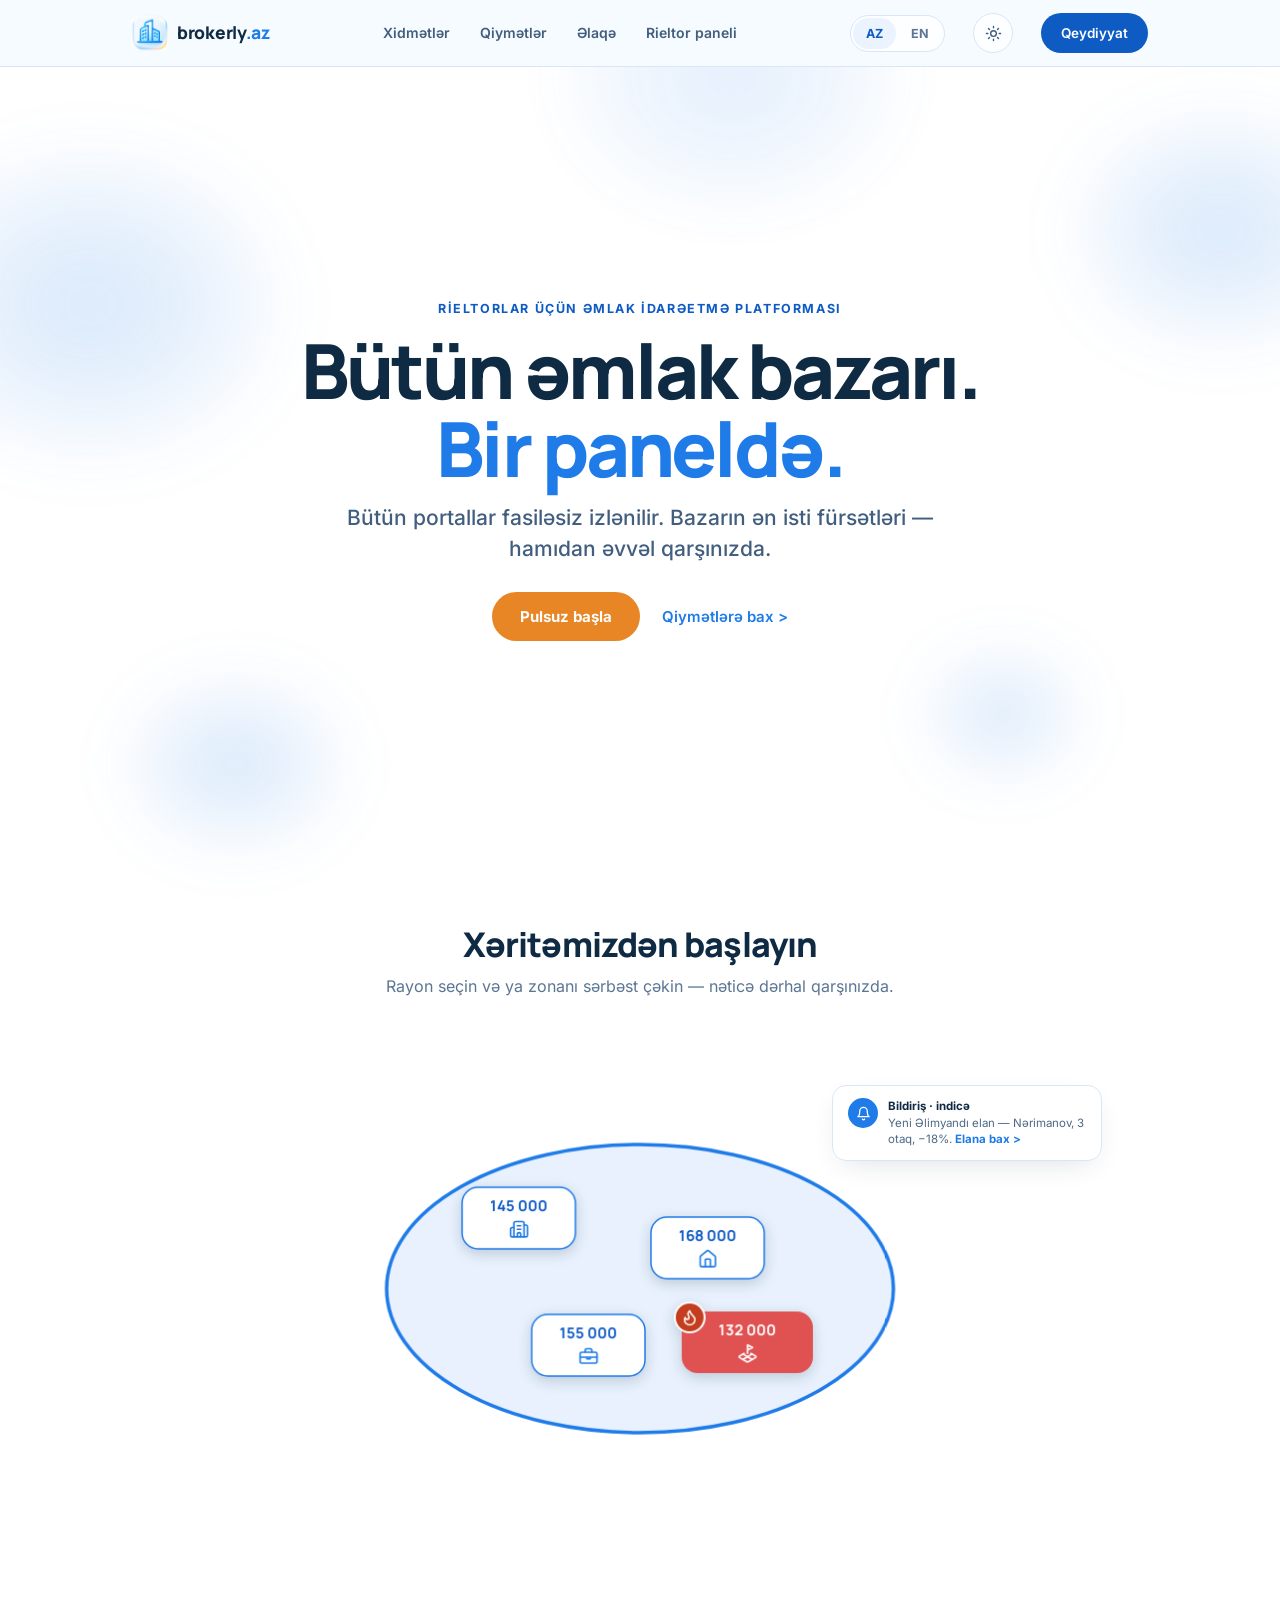
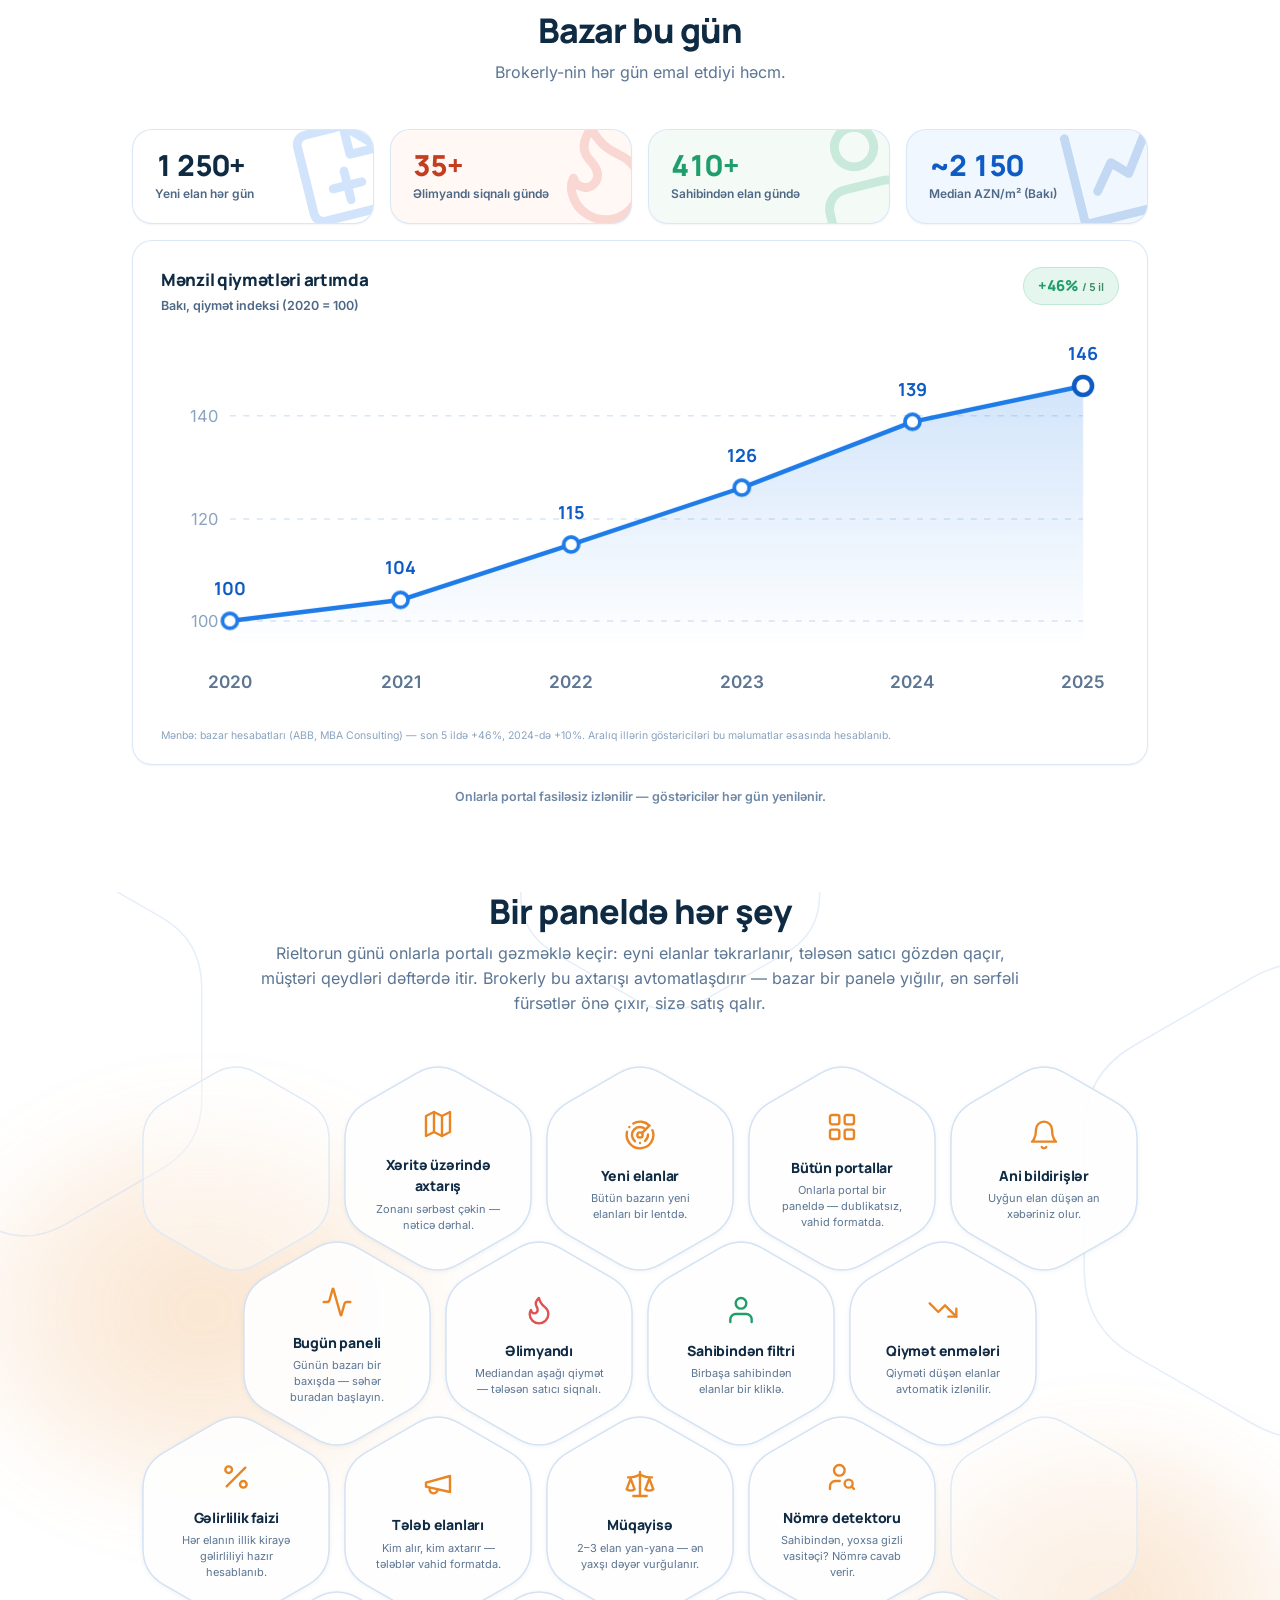
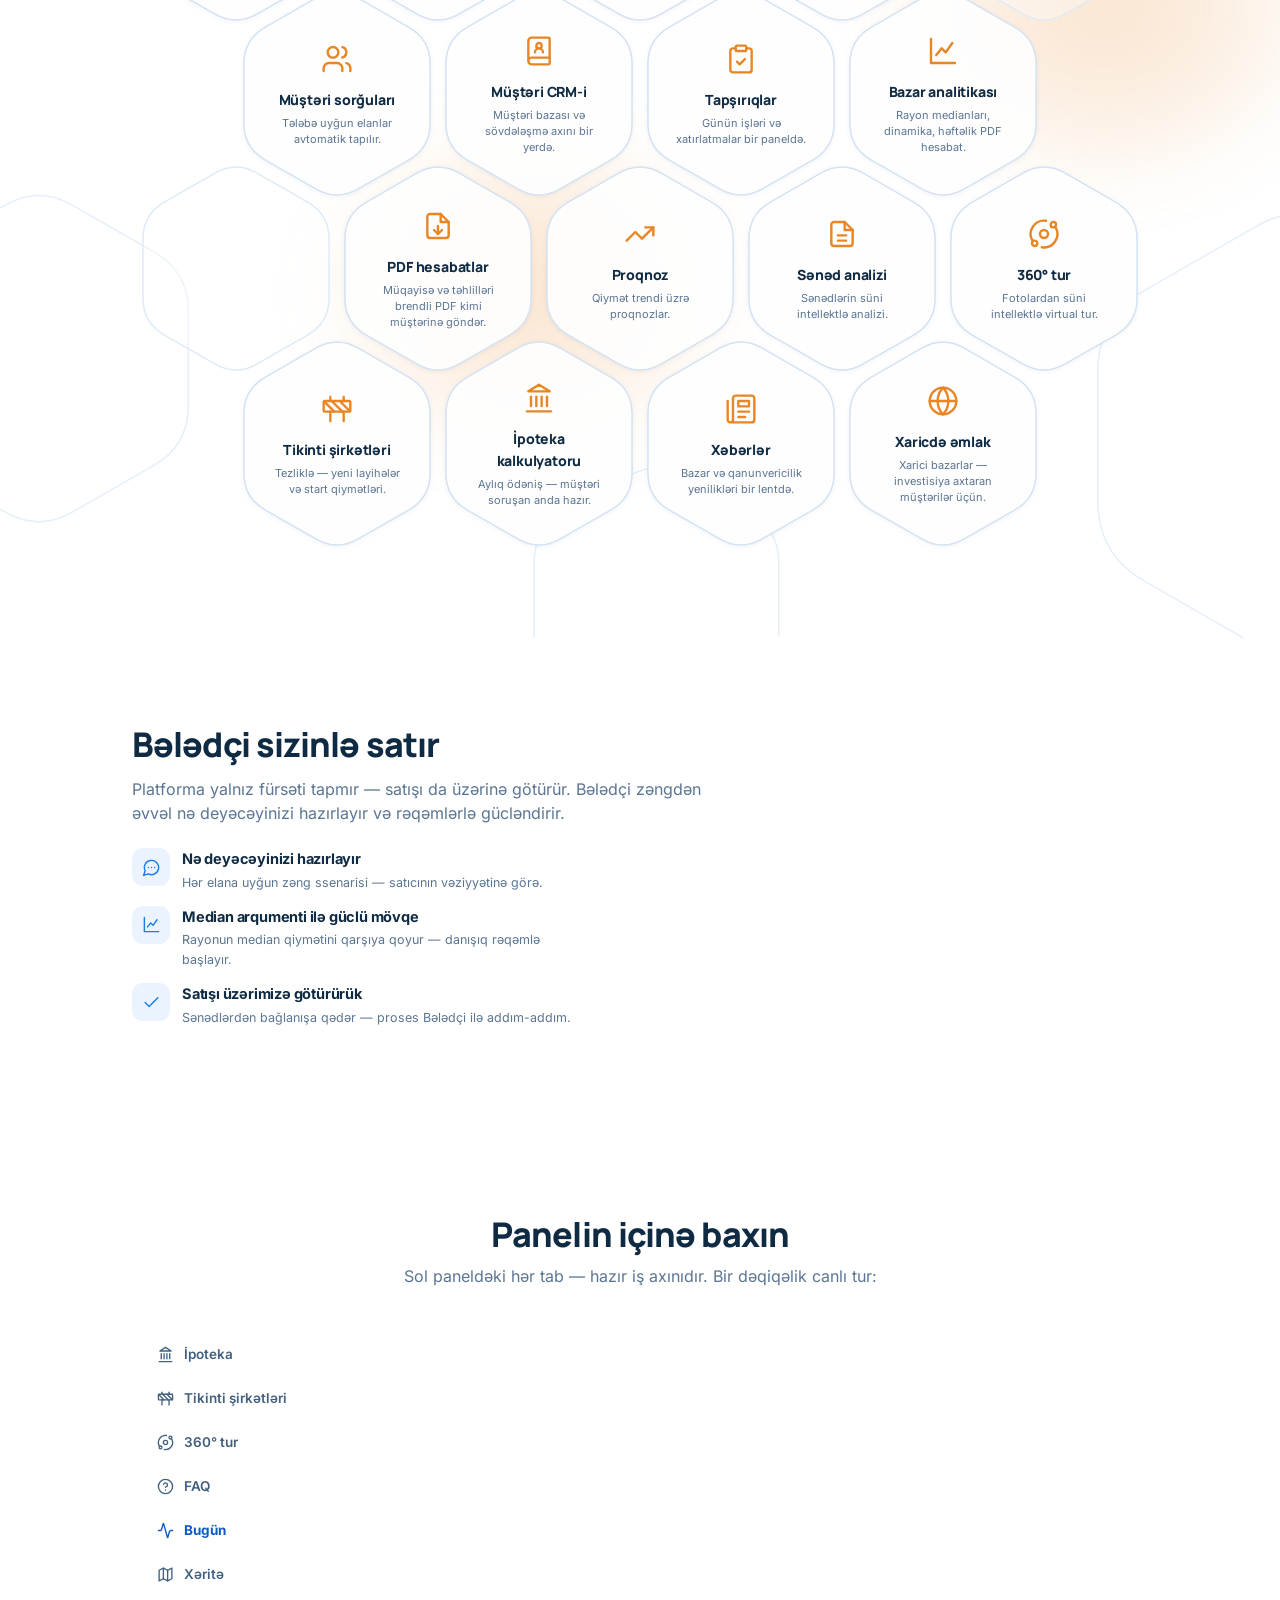
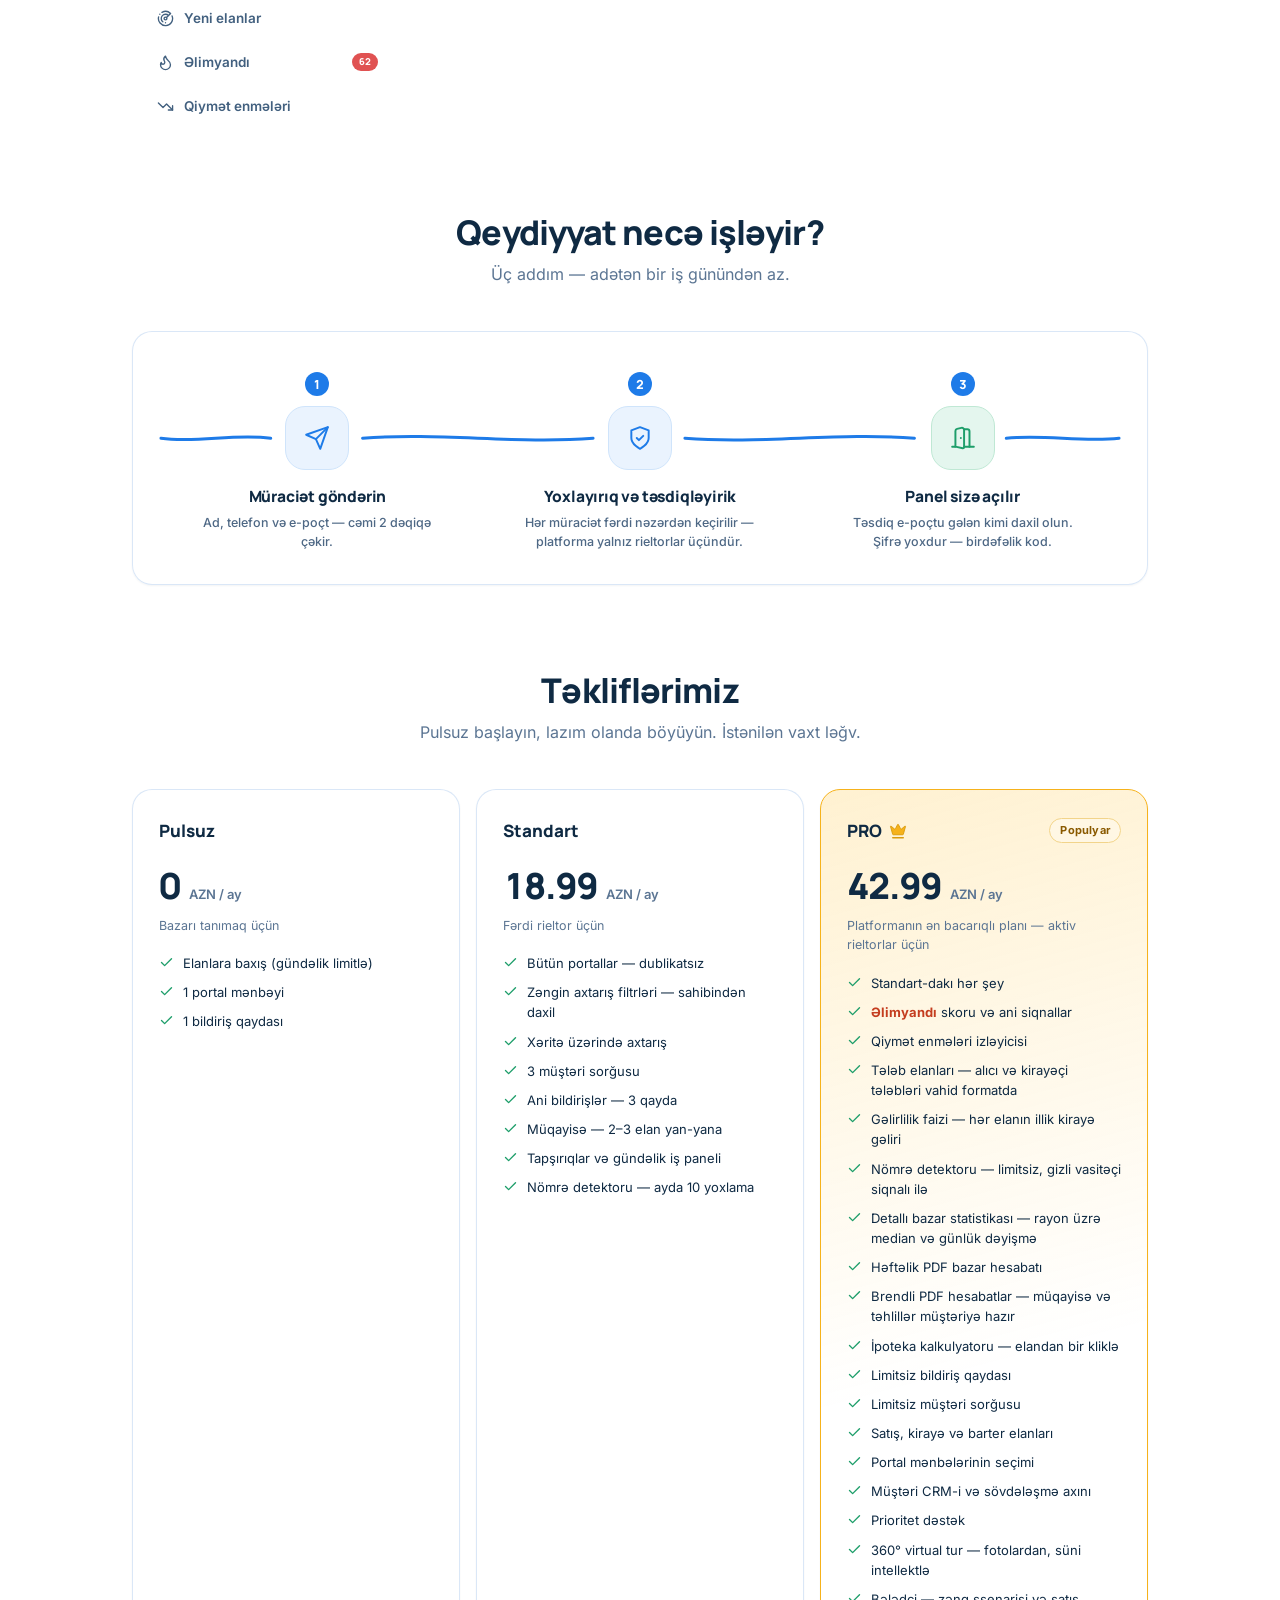
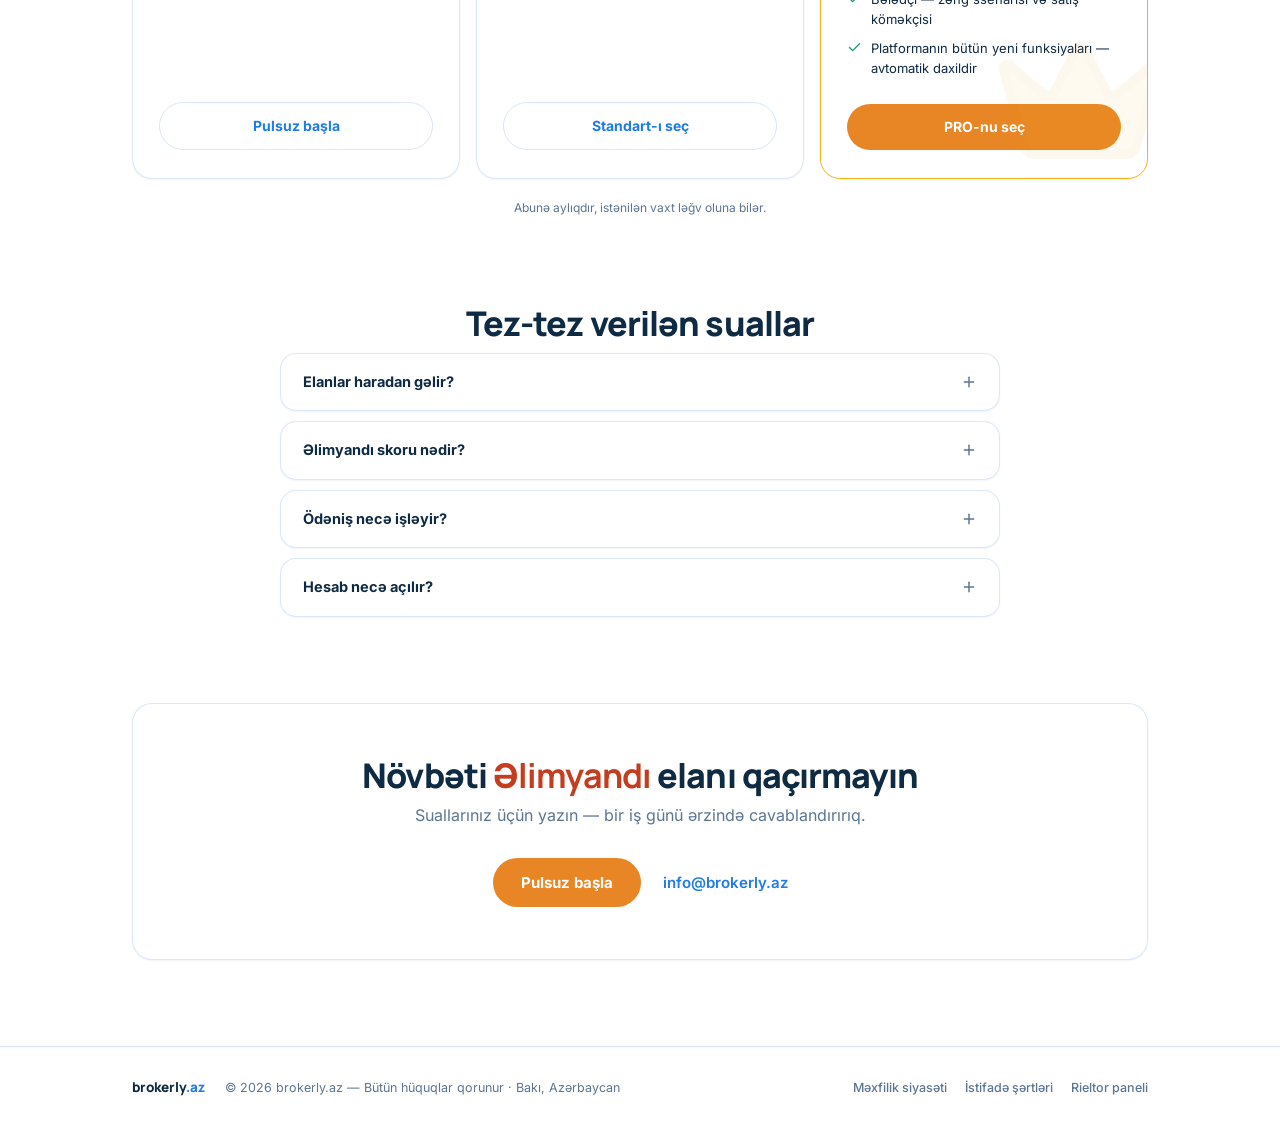
==== commit 25e76667: "landing: 24 feature hexes (PDF, ipoteka, detector+), fixed honeycomb stagger, rail mirrors CRM order" ====
--- a/index.html
+++ b/index.html
@@ -1179,6 +1179,8 @@
           <li><svg width="15" height="15" viewBox="0 0 24 24" fill="none" stroke="currentColor" stroke-width="2.2" stroke-linecap="round" stroke-linejoin="round"><path d="M20 6 9 17l-5-5"/></svg><span><span data-az>Nömrə detektoru — limitsiz, gizli vasitəçi siqnalı ilə</span><span data-en>Number detector — unlimited, with hidden-agent flag</span></span></li>
           <li><svg width="15" height="15" viewBox="0 0 24 24" fill="none" stroke="currentColor" stroke-width="2.2" stroke-linecap="round" stroke-linejoin="round"><path d="M20 6 9 17l-5-5"/></svg><span><span data-az>Detallı bazar statistikası — rayon üzrə median və günlük dəyişmə</span><span data-en>Detailed market statistics — district medians and daily change</span></span></li>
           <li><svg width="15" height="15" viewBox="0 0 24 24" fill="none" stroke="currentColor" stroke-width="2.2" stroke-linecap="round" stroke-linejoin="round"><path d="M20 6 9 17l-5-5"/></svg><span><span data-az>Həftəlik PDF bazar hesabatı</span><span data-en>Weekly PDF market report</span></span></li>
+          <li><svg width="15" height="15" viewBox="0 0 24 24" fill="none" stroke="currentColor" stroke-width="2.2" stroke-linecap="round" stroke-linejoin="round"><path d="M20 6 9 17l-5-5"/></svg><span><span data-az>Brendli PDF hesabatlar — müqayisə və təhlillər müştəriyə hazır</span><span data-en>Branded PDF reports — comparisons &amp; analyses, client-ready</span></span></li>
+          <li><svg width="15" height="15" viewBox="0 0 24 24" fill="none" stroke="currentColor" stroke-width="2.2" stroke-linecap="round" stroke-linejoin="round"><path d="M20 6 9 17l-5-5"/></svg><span><span data-az>İpoteka kalkulyatoru — elandan bir kliklə</span><span data-en>Mortgage calculator — one click from any listing</span></span></li>
           <li><svg width="15" height="15" viewBox="0 0 24 24" fill="none" stroke="currentColor" stroke-width="2.2" stroke-linecap="round" stroke-linejoin="round"><path d="M20 6 9 17l-5-5"/></svg><span><span data-az>Limitsiz bildiriş qaydası</span><span data-en>Unlimited alert rules</span></span></li>
           <li><svg width="15" height="15" viewBox="0 0 24 24" fill="none" stroke="currentColor" stroke-width="2.2" stroke-linecap="round" stroke-linejoin="round"><path d="M20 6 9 17l-5-5"/></svg><span><span data-az>Limitsiz müştəri sorğusu</span><span data-en>Unlimited client requests</span></span></li>
           <li><svg width="15" height="15" viewBox="0 0 24 24" fill="none" stroke="currentColor" stroke-width="2.2" stroke-linecap="round" stroke-linejoin="round"><path d="M20 6 9 17l-5-5"/></svg><span><span data-az>Satış, kirayə və barter elanları</span><span data-en>Sale, rental, and barter listings</span></span></li>
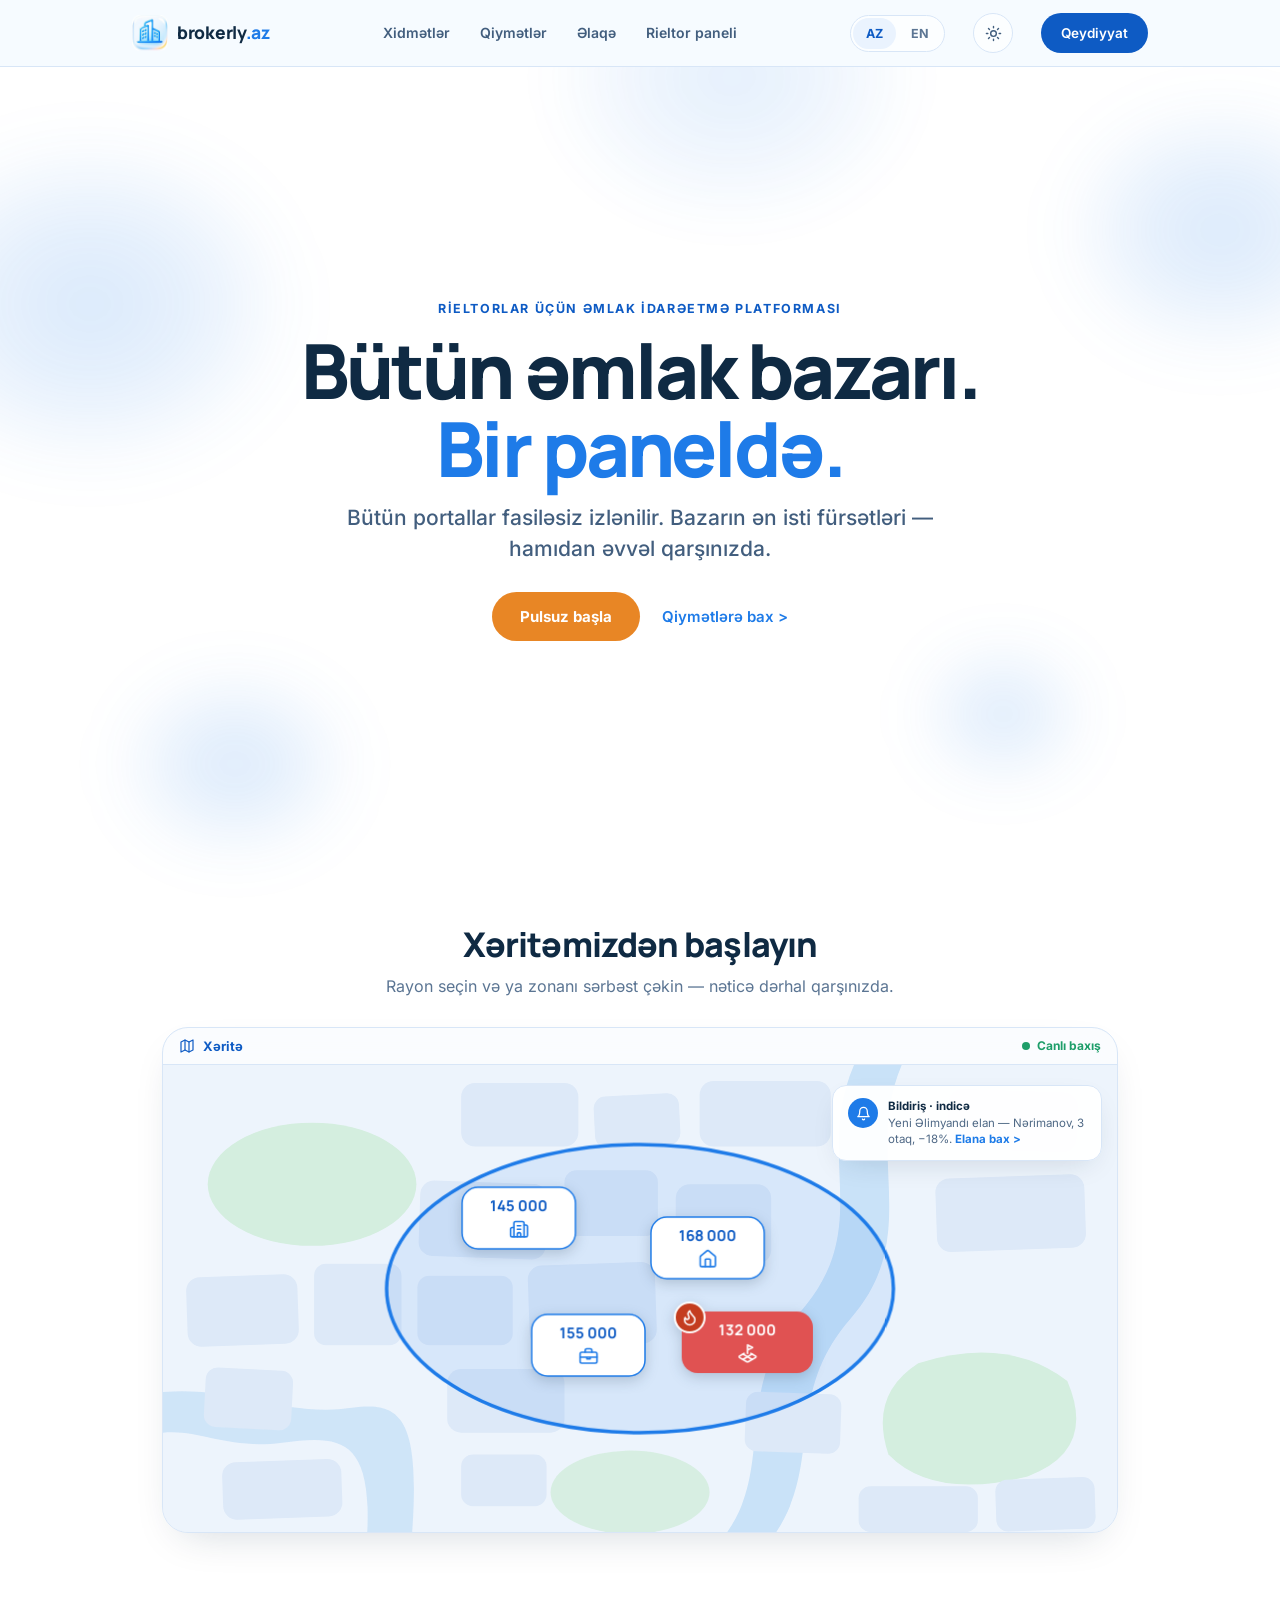
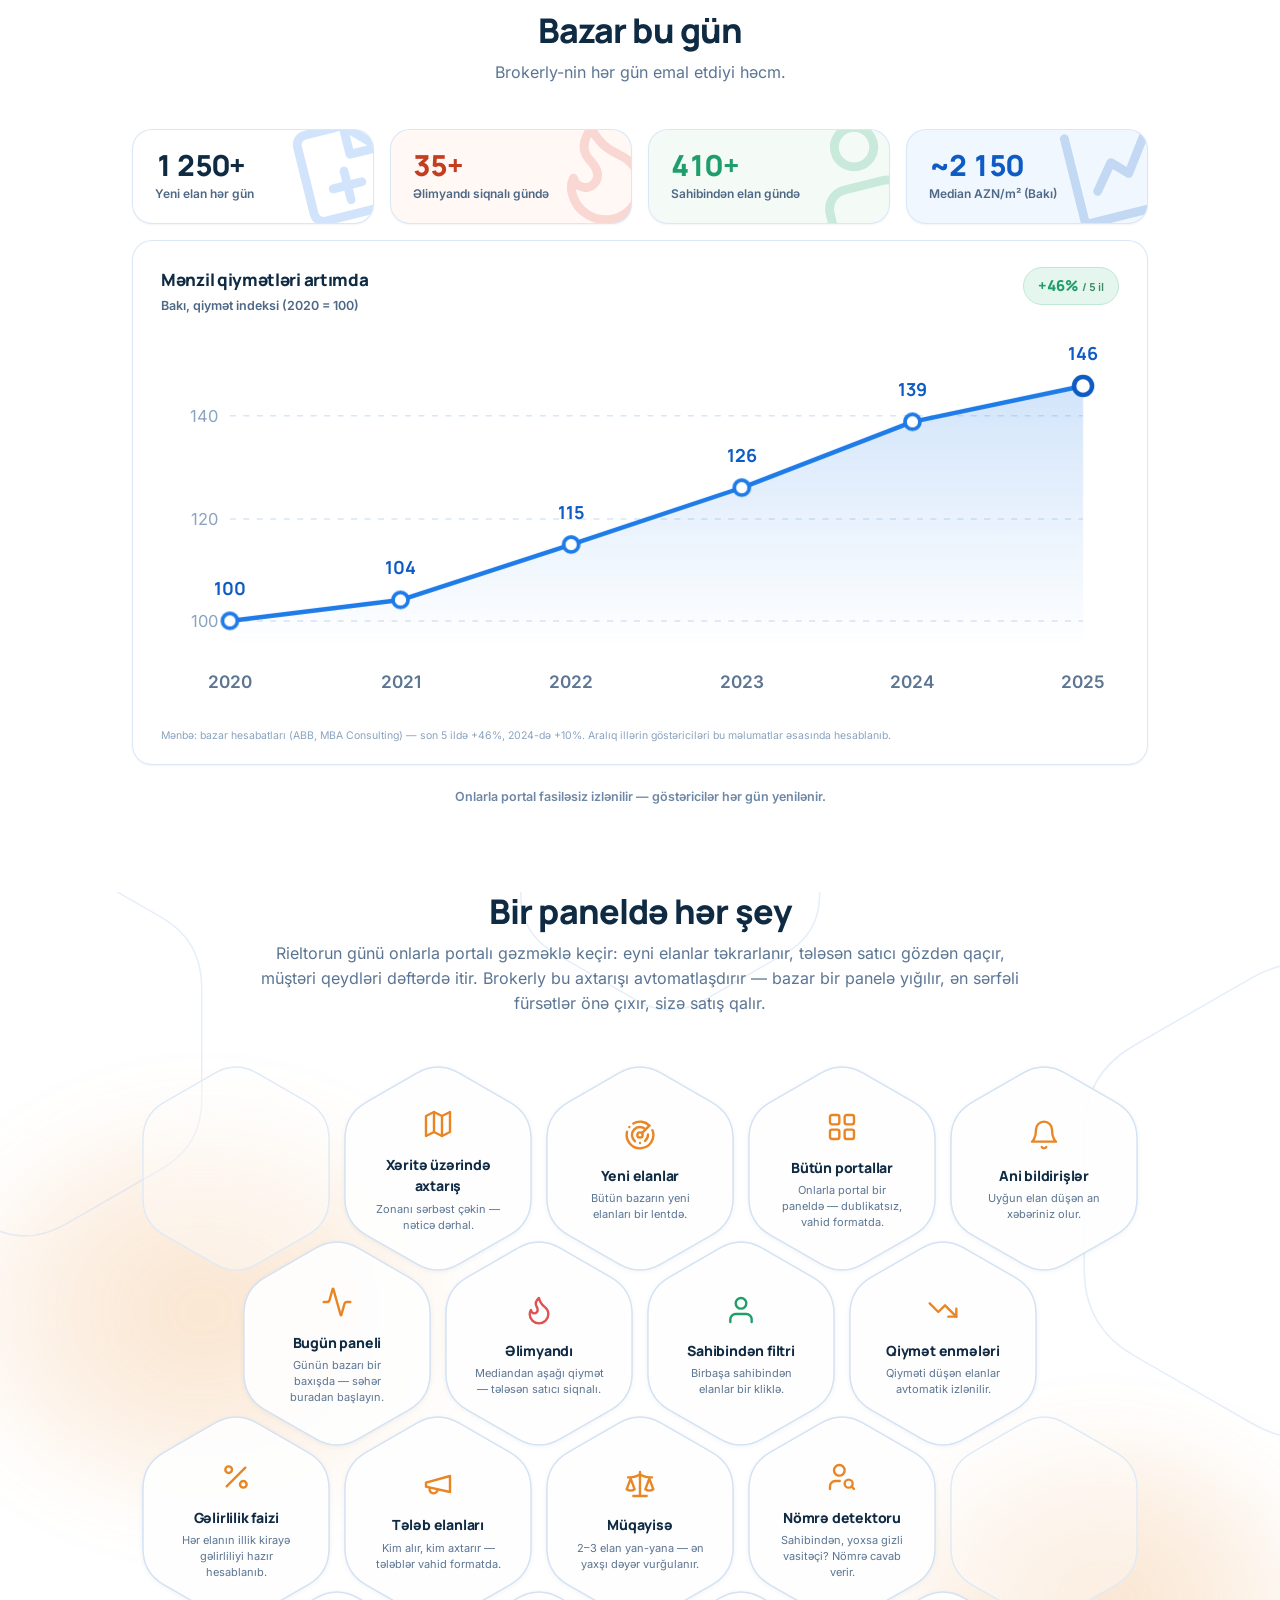
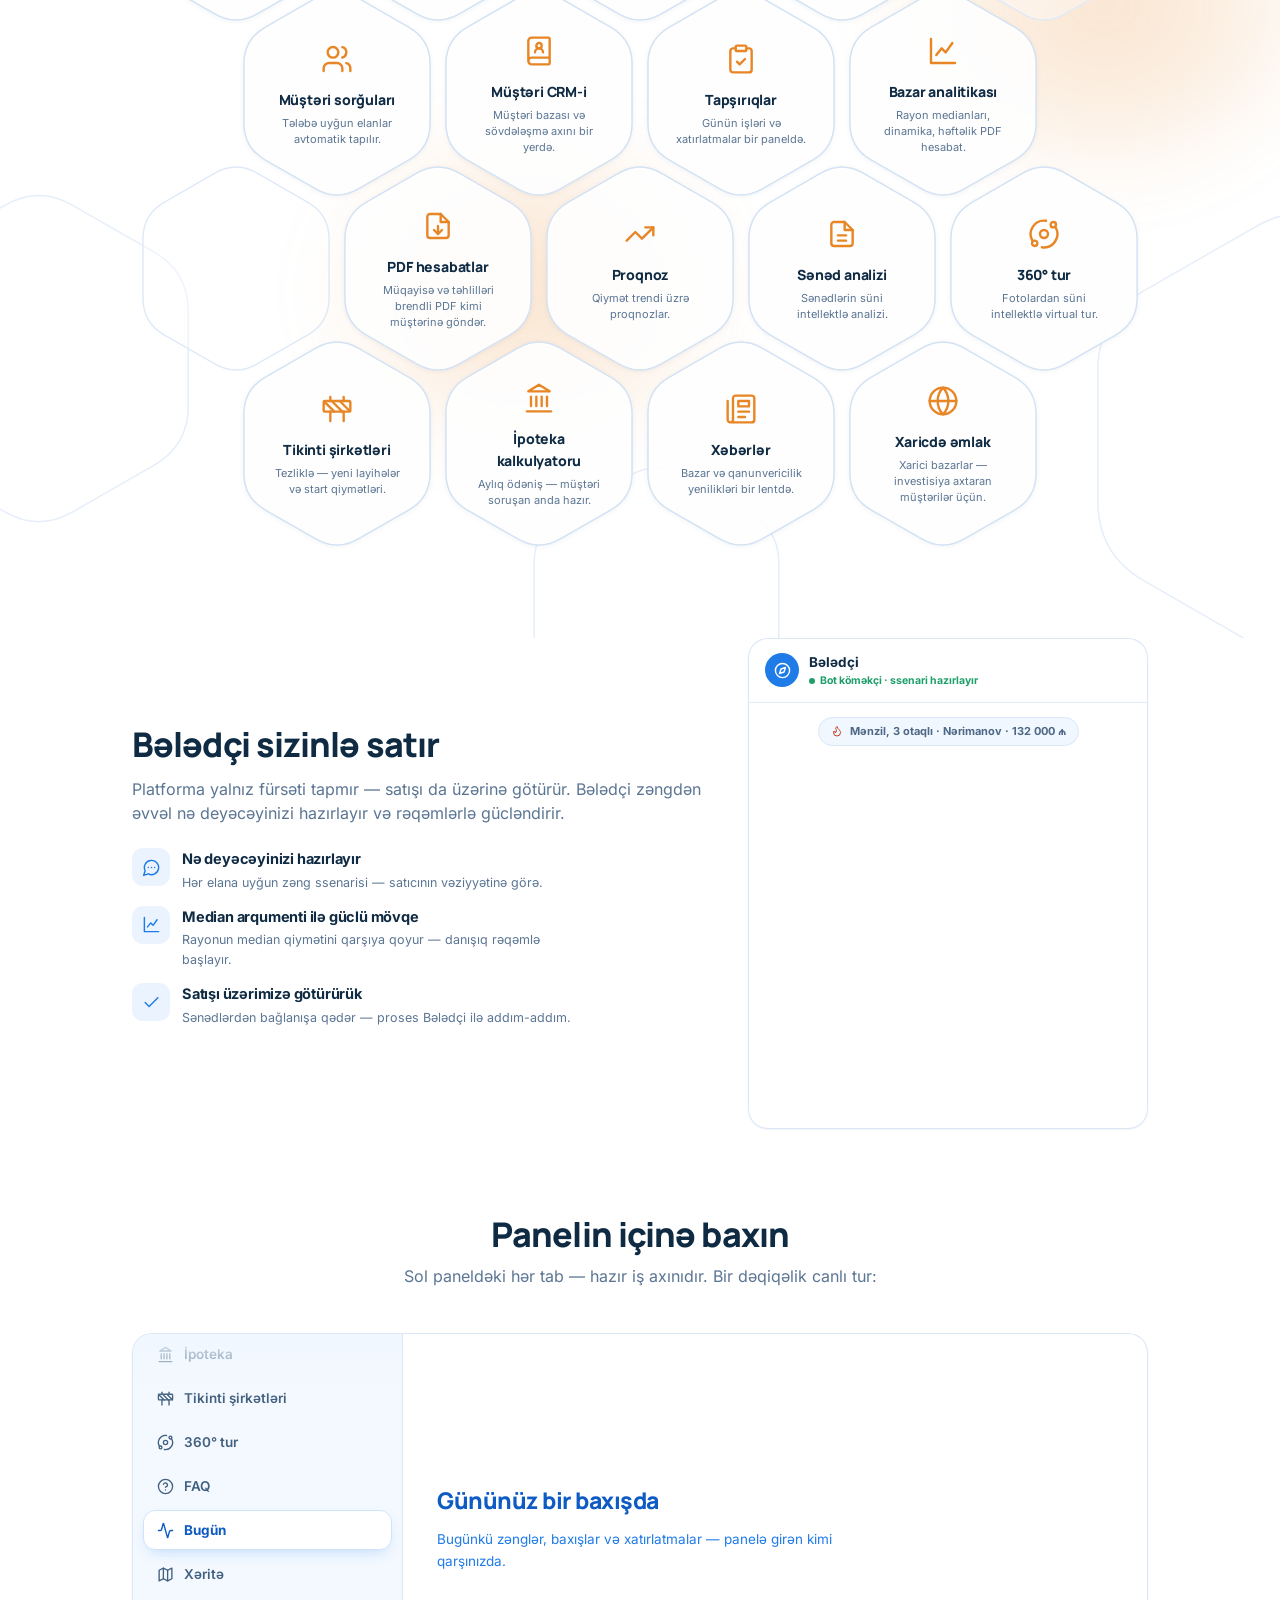
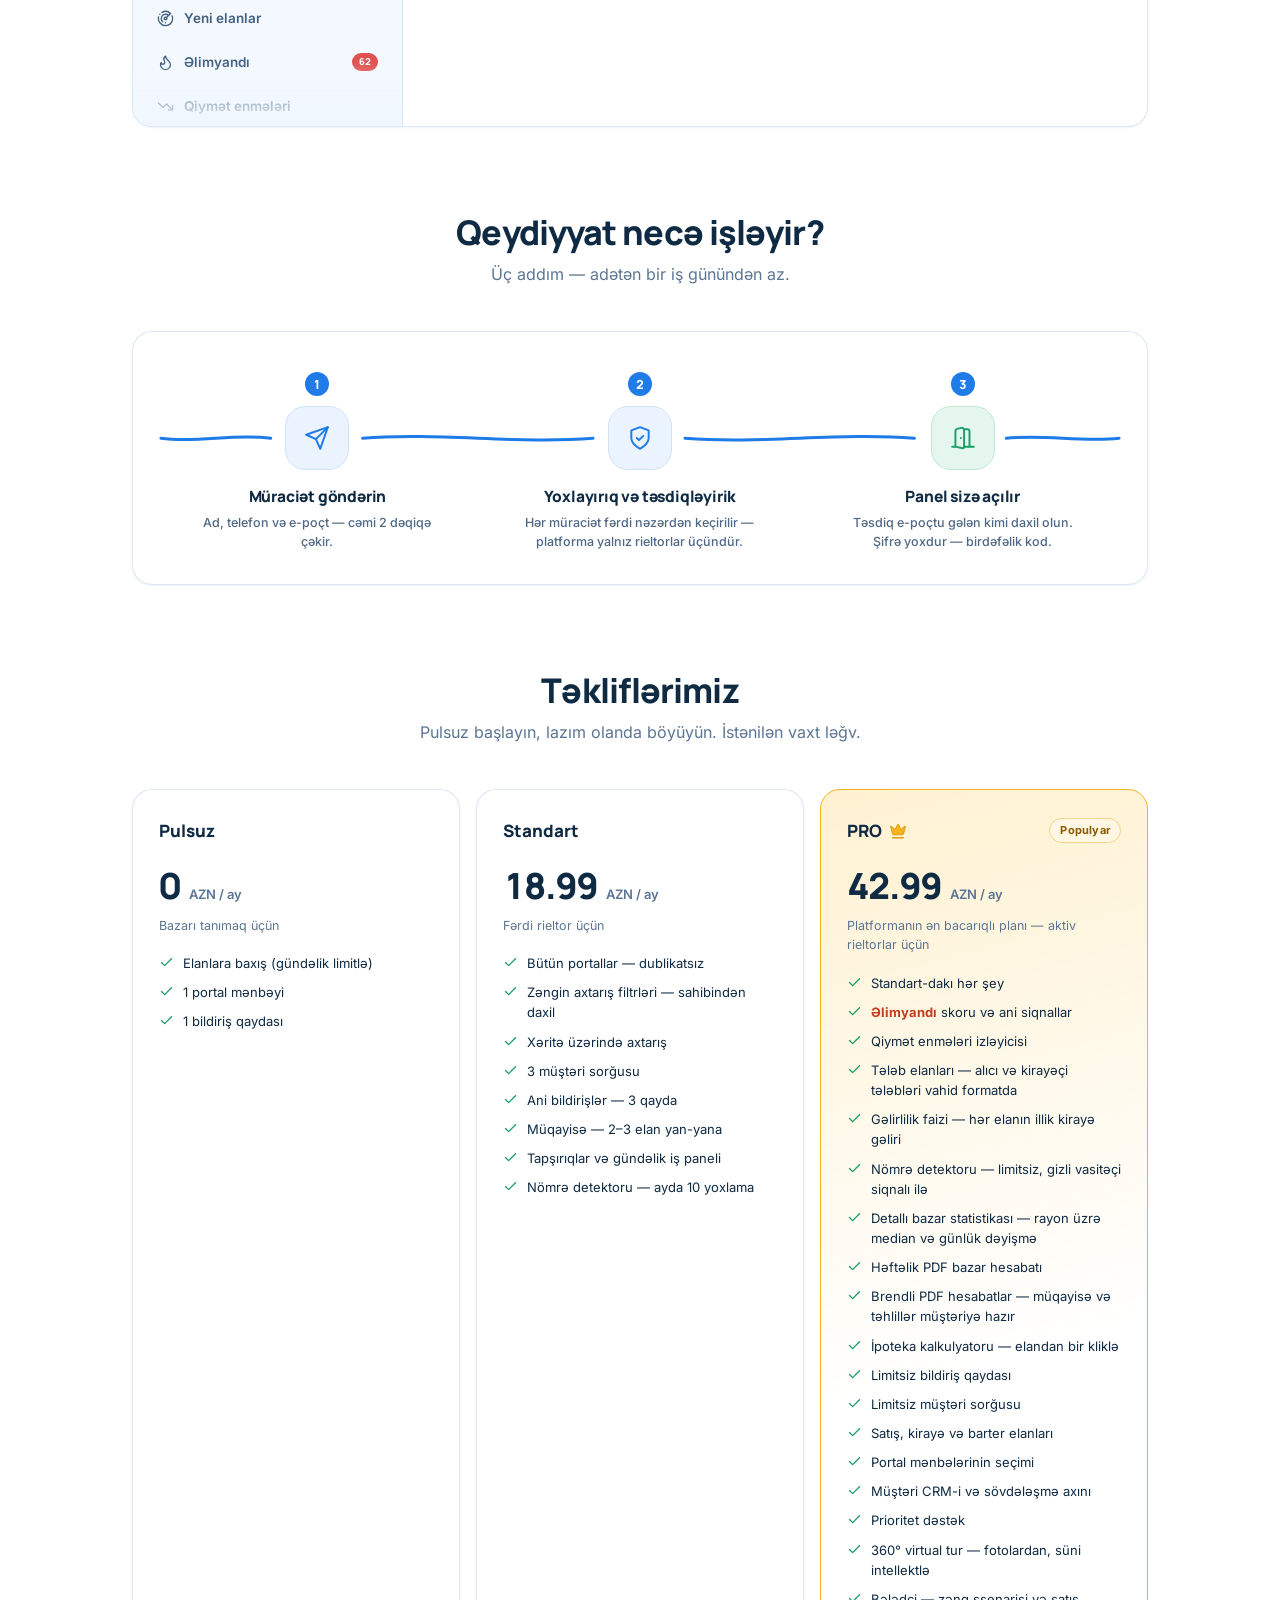
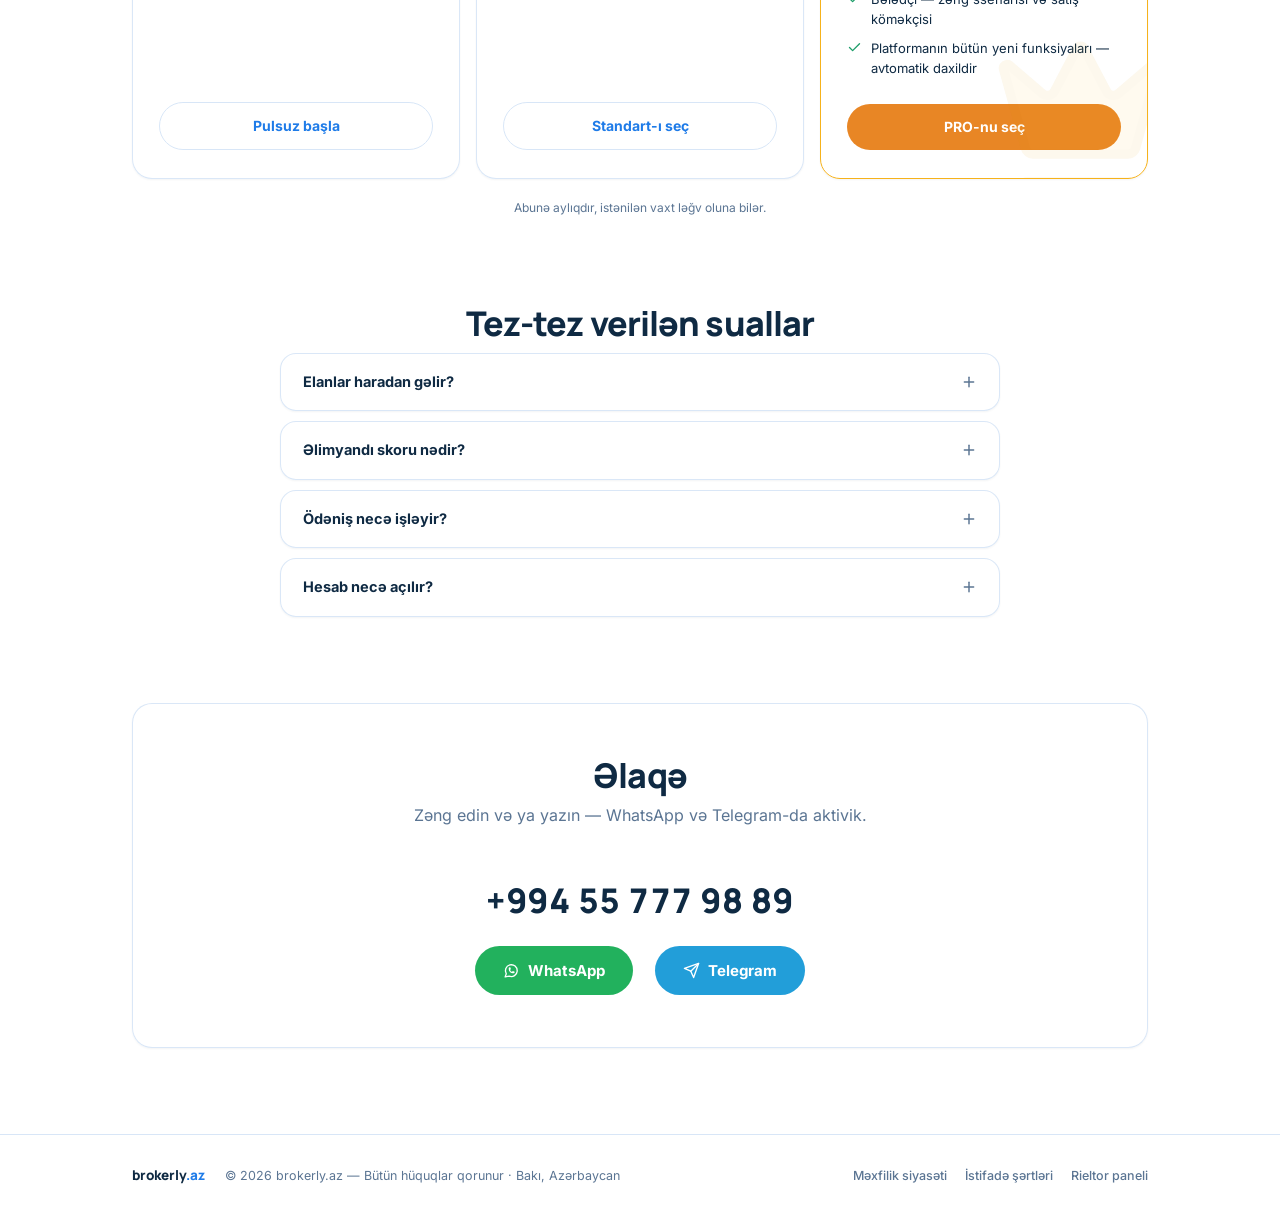
==== commit e1342ecf: "landing: real Əlaqə section — phone +994 55 777 98 89, WhatsApp + Telegram buttons" ====
--- a/index.html
+++ b/index.html
@@ -403,6 +403,15 @@
 
 /* cta band */
 .band{padding:52px 40px;text-align:center}
+/* Əlaqə: telefon + kanal düymələri */
+.cphone{display:inline-block;font-weight:800;font-size:34px;letter-spacing:.5px;color:var(--ink);margin:16px 0 20px;transition:color .15s}
+.cphone:hover{color:var(--deep)}
+.btn.cwa{background:#22B15D}
+.btn.cwa:hover{background:#1B9A4F}
+.btn.ctg{background:#229ED9}
+.btn.ctg:hover{background:#1C8ABF}
+html.dark .cphone{color:#E9F2FD}
+@media(max-width:760px){.cphone{font-size:26px}}
 .band .h2{margin-bottom:8px}
 .band .slead{margin-bottom:30px}
 .band .actas{margin:0}
@@ -1228,11 +1237,12 @@
 <section id="contact" style="padding-top:0">
   <div class="wrap">
     <div class="glass band rv">
-      <h2 class="h2"><span data-az>Növbəti <b class="hotword">Əlimyandı</b> elanı qaçırmayın</span><span data-en>Don’t miss the next <b class="hotword">urgent</b> listing</span></h2>
-      <p class="slead"><span data-az>Suallarınız üçün yazın — bir iş günü ərzində cavablandırırıq.</span><span data-en>Questions? Write to us — we reply within one business day.</span></p>
+      <h2 class="h2"><span data-az>Əlaqə</span><span data-en>Contact</span></h2>
+      <p class="slead"><span data-az>Zəng edin və ya yazın — WhatsApp və Telegram-da aktivik.</span><span data-en>Call or message us — we are active on WhatsApp and Telegram.</span></p>
+      <a class="cphone num" href="tel:+994557779889">+994 55 777 98 89</a>
       <div class="actas">
-        <a class="btn" href="https://app.brokerly.az"><span data-az>Pulsuz başla</span><span data-en>Start for free</span></a>
-        <a class="alink" href="mailto:info@brokerly.az">info@brokerly.az</a>
+        <a class="btn cwa" href="https://wa.me/994557779889" target="_blank" rel="noopener"><svg width="17" height="17" viewBox="0 0 24 24" fill="none" stroke="currentColor" stroke-width="1.9" stroke-linecap="round" stroke-linejoin="round"><path d="M3 21l1.65-4.3A8.38 8.38 0 1 1 8.7 20.05z"/><path d="M9 10a.5.5 0 0 0 1 0V9a.5.5 0 0 0-1 0zm0 0a5 5 0 0 0 5 5h1a.5.5 0 0 0 0-1h-1a.5.5 0 0 0 0 1"/></svg>WhatsApp</a>
+        <a class="btn ctg" href="https://t.me/+994557779889" target="_blank" rel="noopener"><svg width="17" height="17" viewBox="0 0 24 24" fill="none" stroke="currentColor" stroke-width="1.9" stroke-linecap="round" stroke-linejoin="round"><path d="m22 2-7 20-4-9-9-4z"/><path d="M22 2 11 13"/></svg>Telegram</a>
       </div>
     </div>
   </div>
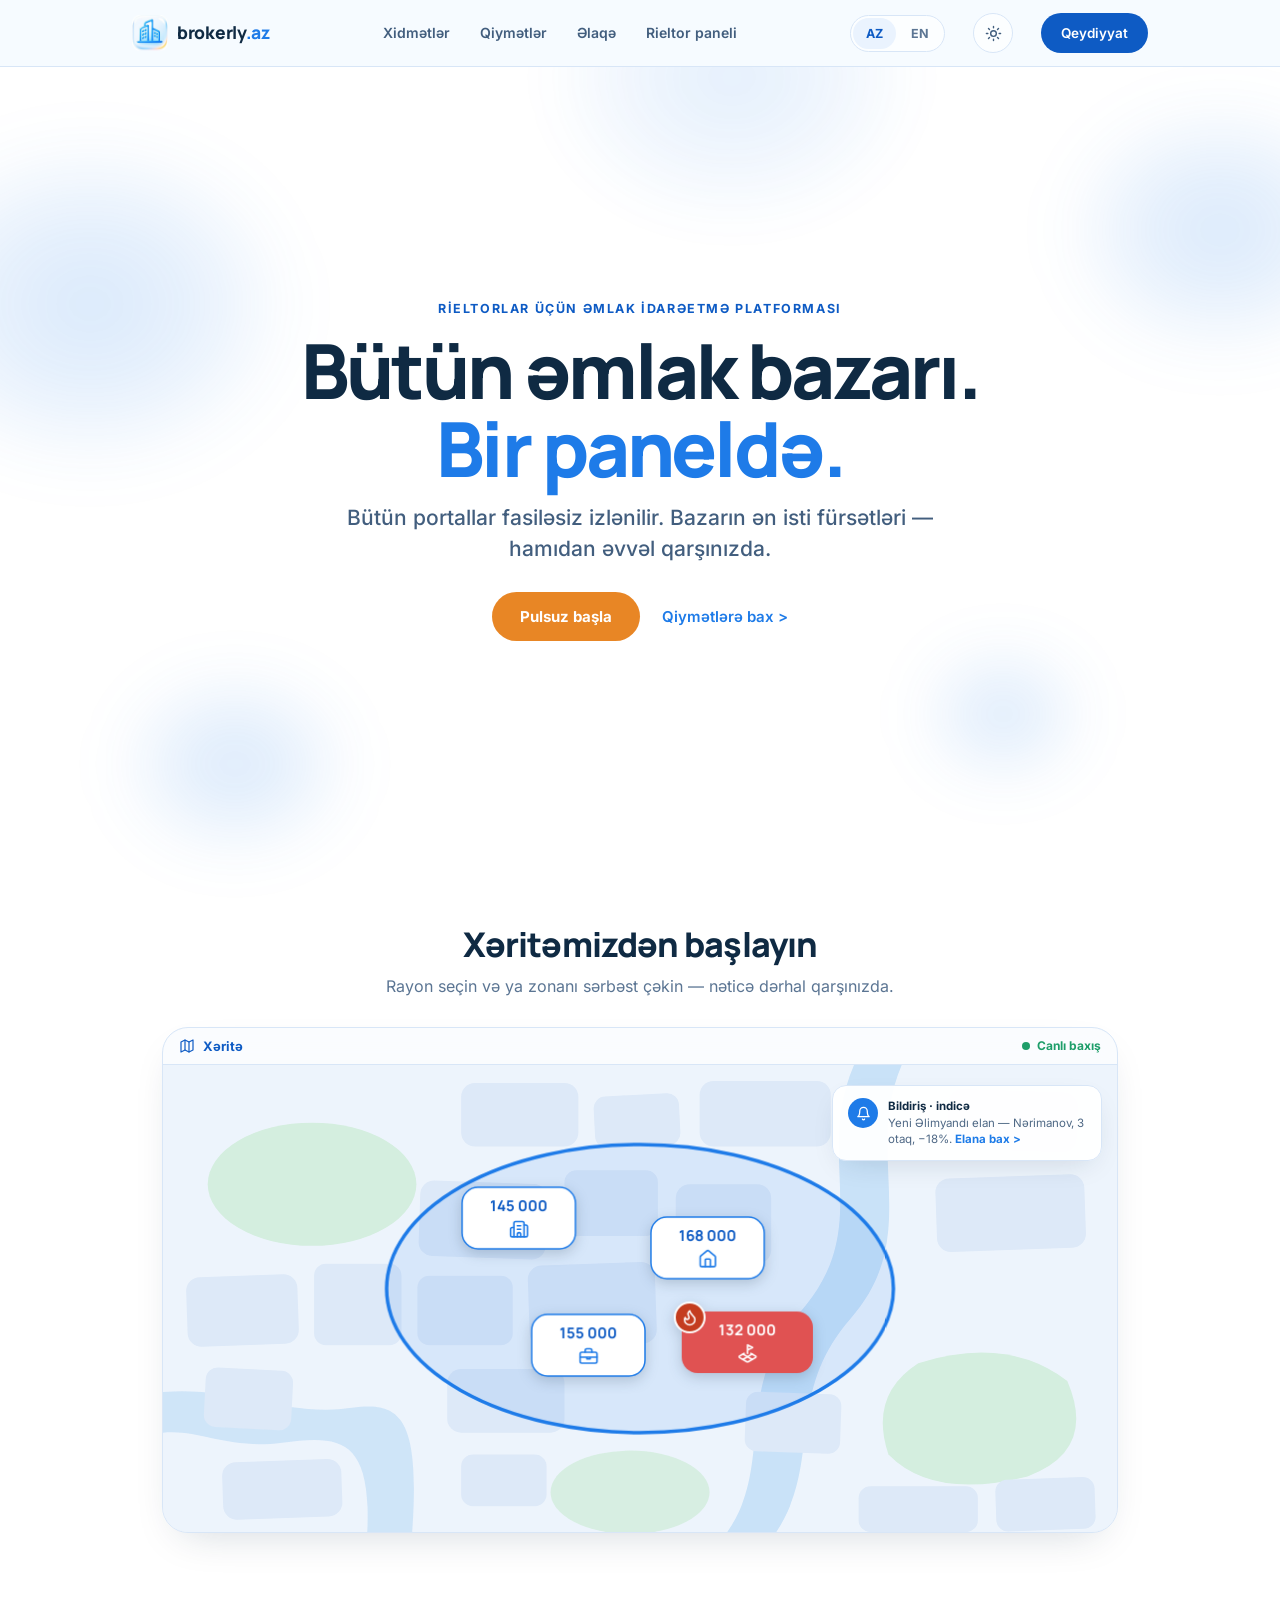
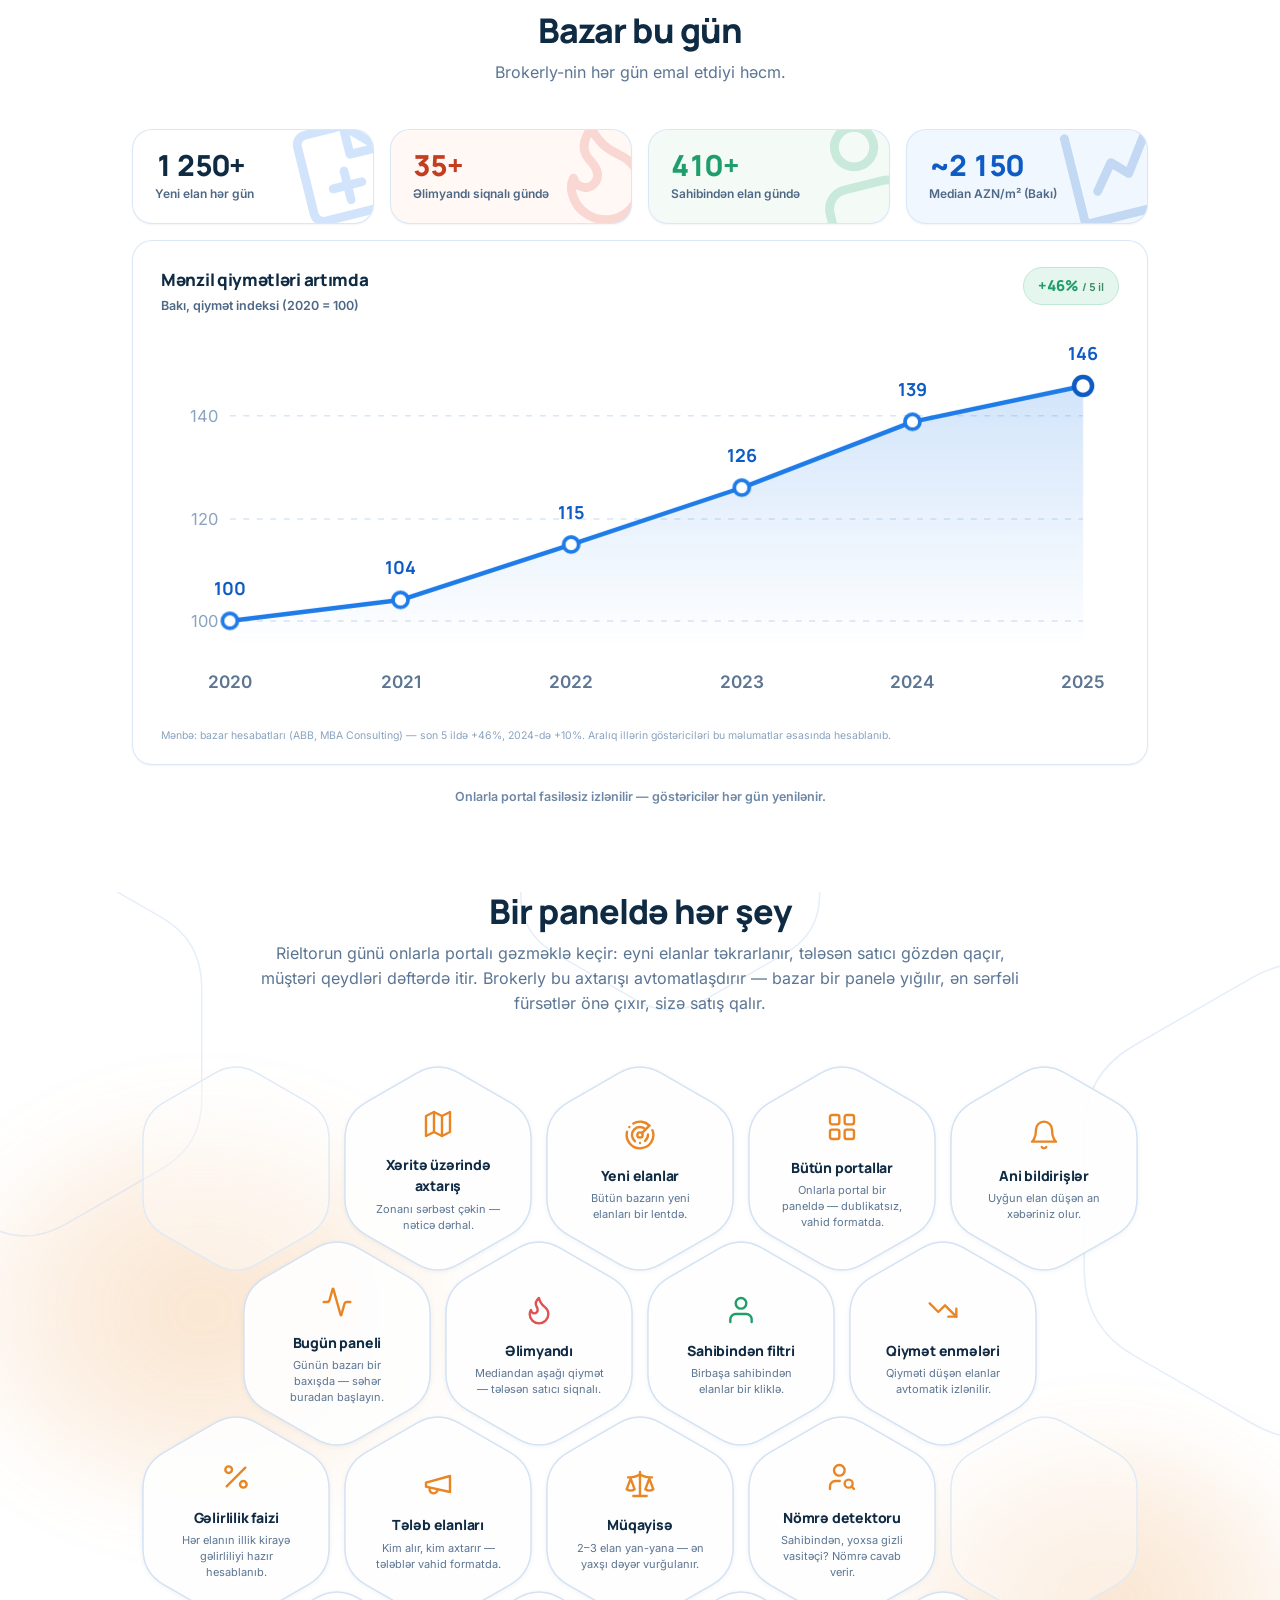
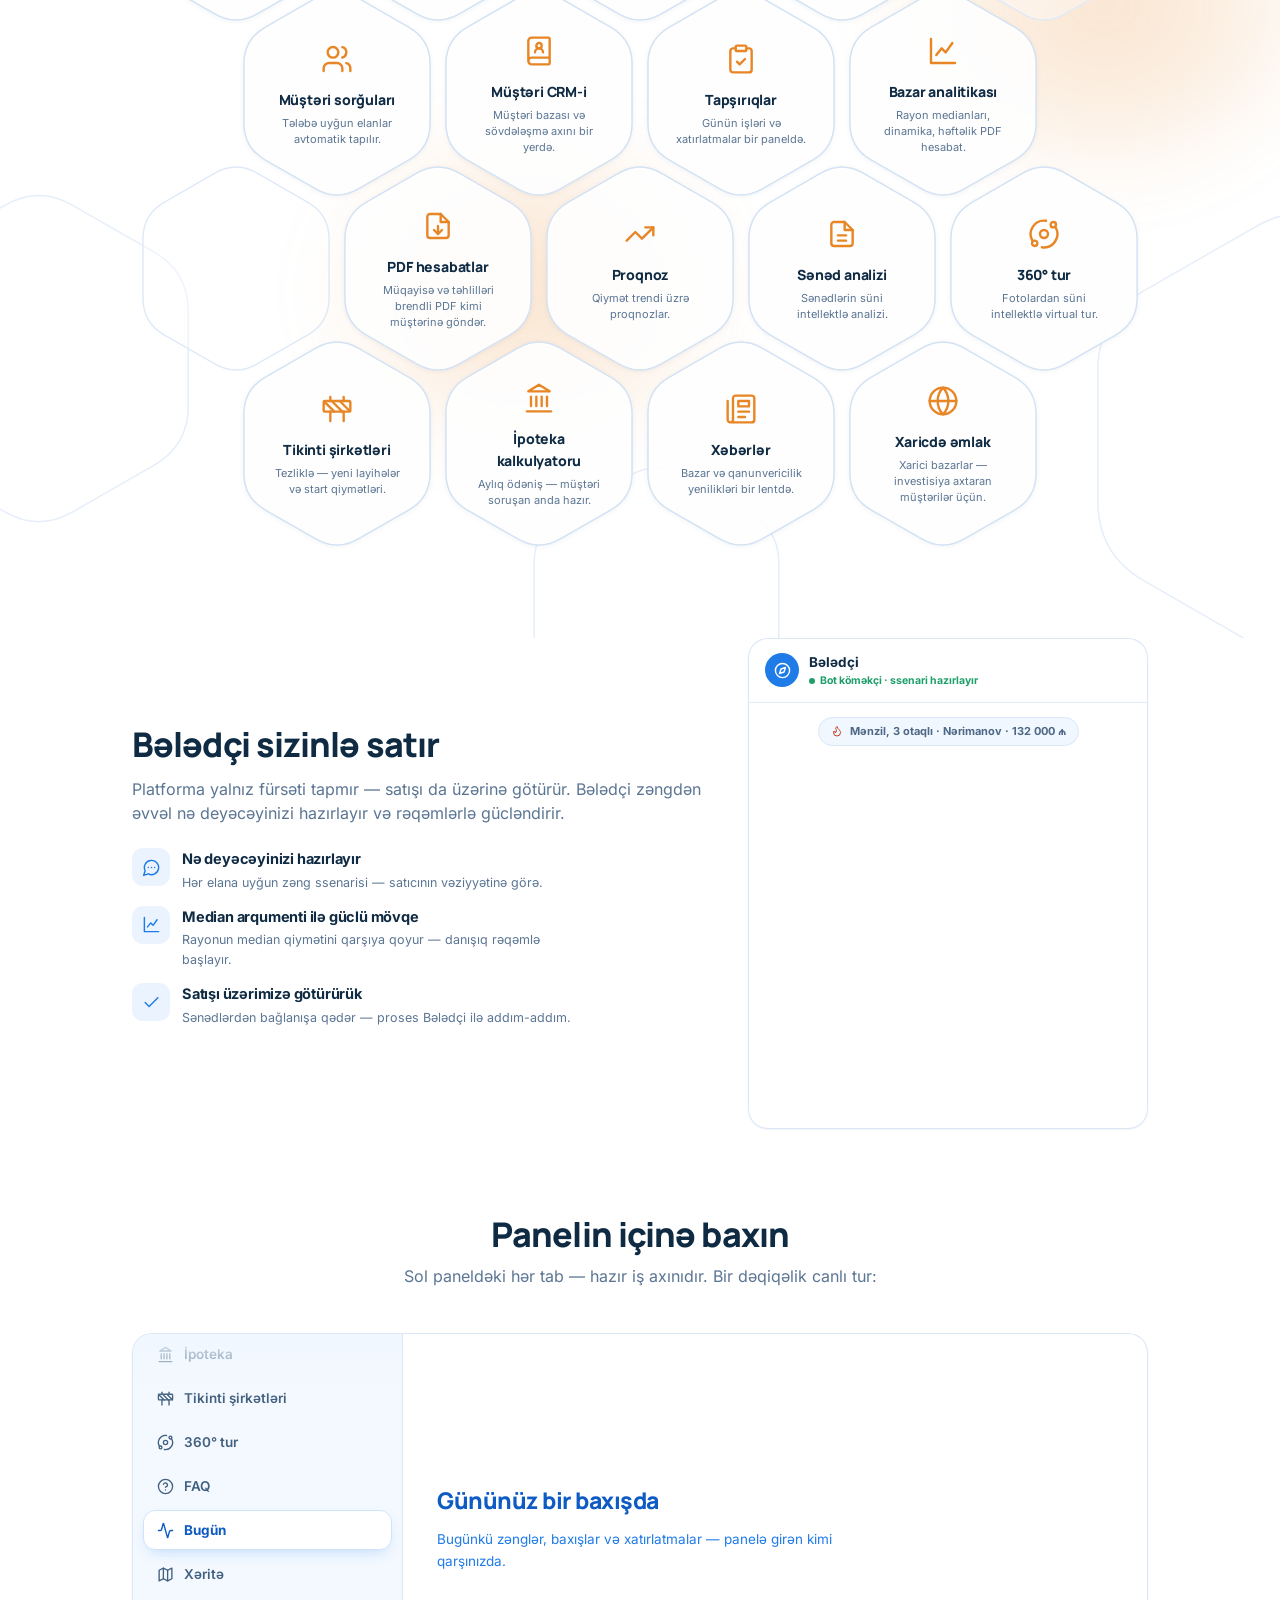
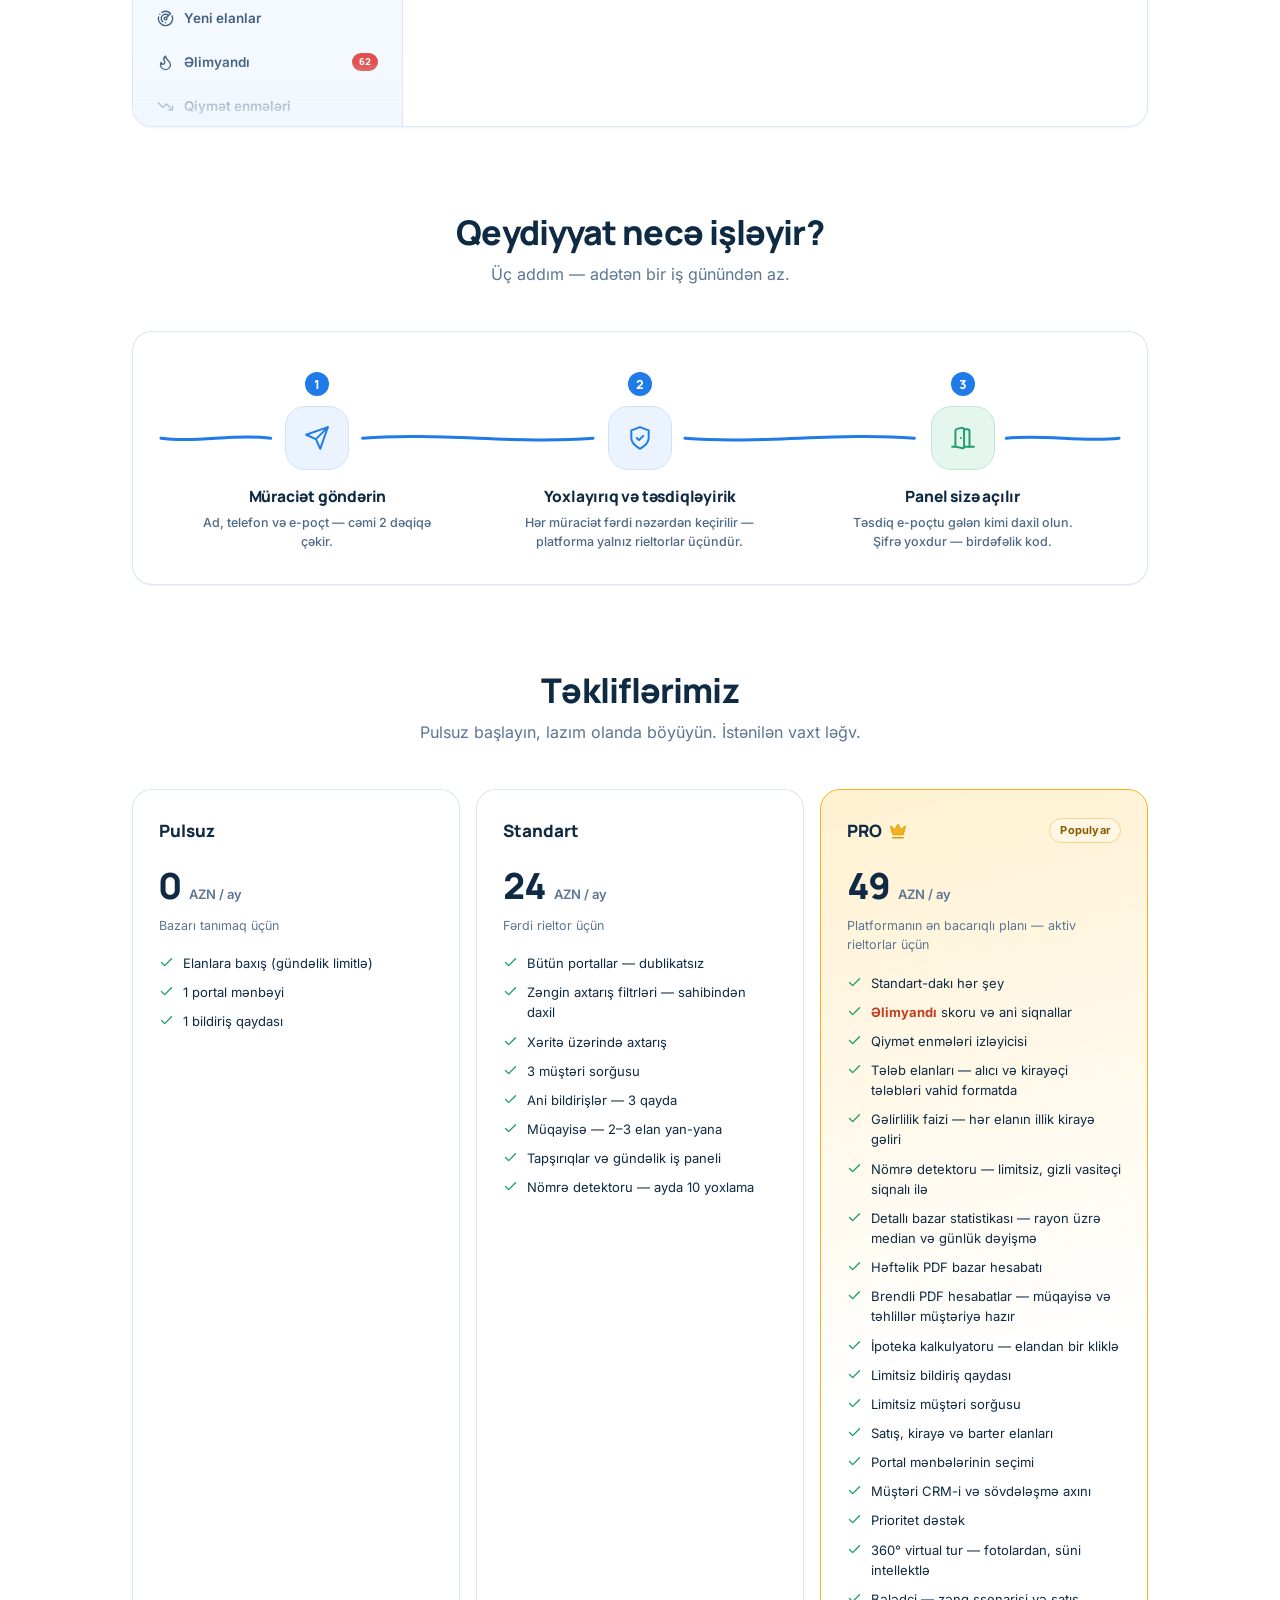
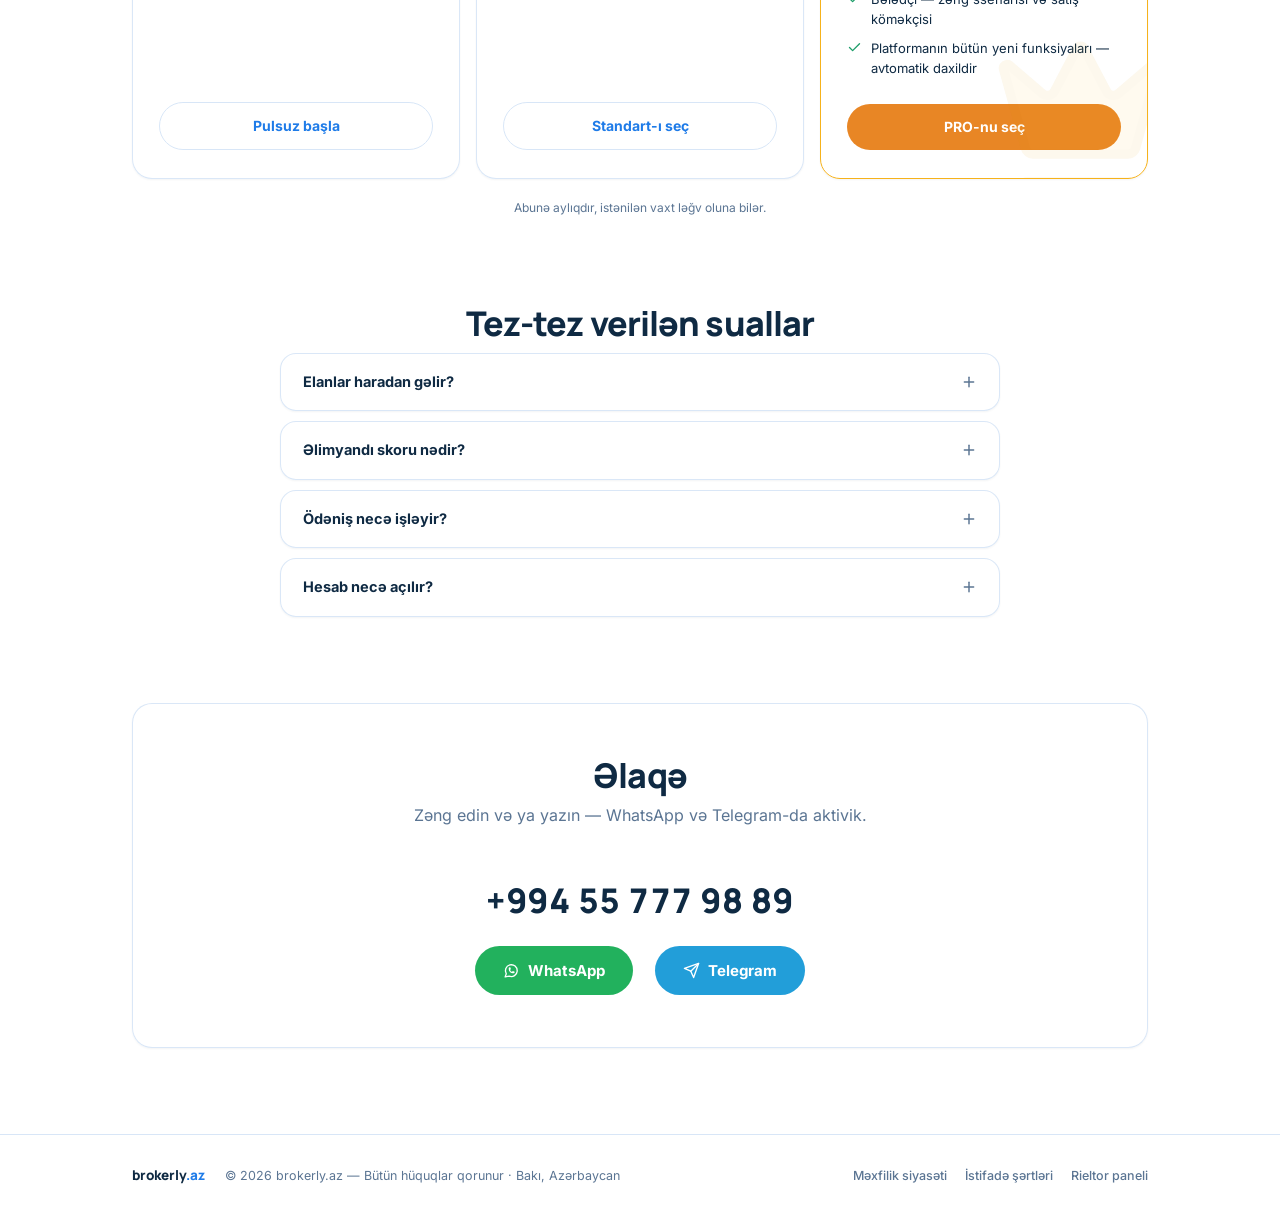
==== commit c0e11d63: "Plans: Standart 24 AZN, PRO 49 AZN" ====
--- a/index.html
+++ b/index.html
@@ -32,8 +32,8 @@
  {"@type":"Product","name":"Brokerly — rieltor paneli","description":"Rieltorlar üçün əmlak idarəetmə platforması: elan aqreqasiyası, Əlimyandı skoru, ani bildirişlər.","brand":{"@type":"Brand","name":"Brokerly"},
   "offers":[
    {"@type":"Offer","name":"Pulsuz","price":"0","priceCurrency":"AZN"},
-   {"@type":"Offer","name":"Standart","price":"18.99","priceCurrency":"AZN"},
-   {"@type":"Offer","name":"PRO","price":"42.99","priceCurrency":"AZN"}]}]}
+   {"@type":"Offer","name":"Standart","price":"24","priceCurrency":"AZN"},
+   {"@type":"Offer","name":"PRO","price":"49","priceCurrency":"AZN"}]}]}
 </script>
 <style>
 @font-face{font-family:'Inter';font-style:normal;font-weight:400;font-display:swap;src:url(fonts/inter-latin-ext-400-normal.woff2) format('woff2');unicode-range:U+0100-02BA,U+02BD-02C5,U+02C7-02CC,U+02CE-02D7,U+02DD-02FF,U+0304,U+0308,U+0329,U+1D00-1DBF,U+1E00-1E9F,U+1EF2-1EFF,U+2020,U+20A0-20AB,U+20AD-20C0,U+2113,U+2C60-2C7F,U+A720-A7FF}
@@ -1160,7 +1160,7 @@
       </div>
       <div class="glass plan rv" style="transition-delay:.12s">
         <div class="plan-head"><h3>Standart</h3></div>
-        <div class="price num">18.99 <span class="unit">AZN / <span data-az>ay</span><span data-en>mo</span></span></div>
+        <div class="price num">24 <span class="unit">AZN / <span data-az>ay</span><span data-en>mo</span></span></div>
         <div class="pd"><span data-az>Fərdi rieltor üçün</span><span data-en>For the individual realtor</span></div>
         <ul>
           <li><svg width="15" height="15" viewBox="0 0 24 24" fill="none" stroke="currentColor" stroke-width="2.2" stroke-linecap="round" stroke-linejoin="round"><path d="M20 6 9 17l-5-5"/></svg><span><span data-az>Bütün portallar — dublikatsız</span><span data-en>All portals — deduplicated</span></span></li>
@@ -1177,7 +1177,7 @@
       <div class="glass plan pro rv" style="transition-delay:.24s">
         <svg class="wmcrown" aria-hidden="true"><use href="#crown"/></svg>
         <div class="plan-head"><h3>PRO <svg class="crown"><use href="#crown"/></svg></h3><span class="pill gold"><span data-az>Populyar</span><span data-en>Popular</span></span></div>
-        <div class="price num">42.99 <span class="unit">AZN / <span data-az>ay</span><span data-en>mo</span></span></div>
+        <div class="price num">49 <span class="unit">AZN / <span data-az>ay</span><span data-en>mo</span></span></div>
         <div class="pd"><span data-az>Platformanın ən bacarıqlı planı — aktiv rieltorlar üçün</span><span data-en>The platform’s most capable plan — for active realtors</span></div>
         <ul>
           <li><svg width="15" height="15" viewBox="0 0 24 24" fill="none" stroke="currentColor" stroke-width="2.2" stroke-linecap="round" stroke-linejoin="round"><path d="M20 6 9 17l-5-5"/></svg><span><span data-az>Standart-dakı hər şey</span><span data-en>Everything in Standart</span></span></li>
@@ -1224,7 +1224,7 @@
       </details>
       <details class="glass rv" style="transition-delay:.16s">
         <summary><span data-az>Ödəniş necə işləyir?</span><span data-en>How does payment work?</span><svg width="16" height="16" viewBox="0 0 24 24" fill="none" stroke="currentColor" stroke-width="2.2" stroke-linecap="round"><path d="M12 5v14"/><path d="M5 12h14"/></svg></summary>
-        <div class="fa"><span data-az>Aylıq abunə: Pulsuz 0 AZN, Standart 18.99 AZN, PRO 42.99 AZN. Kart tələb olunmur — pulsuz planla başlayırsınız. İstənilən vaxt ləğv edə bilərsiniz, növbəti ay üçün ödəniş tutulmur.</span><span data-en>Monthly subscription: Free 0 AZN, Standart 18.99 AZN, PRO 42.99 AZN. No card required — you start on the free plan. Cancel anytime; you won’t be charged for the next month.</span></div>
+        <div class="fa"><span data-az>Aylıq abunə: Pulsuz 0 AZN, Standart 24 AZN, PRO 49 AZN. Kart tələb olunmur — pulsuz planla başlayırsınız. İstənilən vaxt ləğv edə bilərsiniz, növbəti ay üçün ödəniş tutulmur.</span><span data-en>Monthly subscription: Free 0 AZN, Standart 24 AZN, PRO 49 AZN. No card required — you start on the free plan. Cancel anytime; you won’t be charged for the next month.</span></div>
       </details>
       <details class="glass rv" style="transition-delay:.24s">
         <summary><span data-az>Hesab necə açılır?</span><span data-en>How do I get an account?</span><svg width="16" height="16" viewBox="0 0 24 24" fill="none" stroke="currentColor" stroke-width="2.2" stroke-linecap="round"><path d="M12 5v14"/><path d="M5 12h14"/></svg></summary>
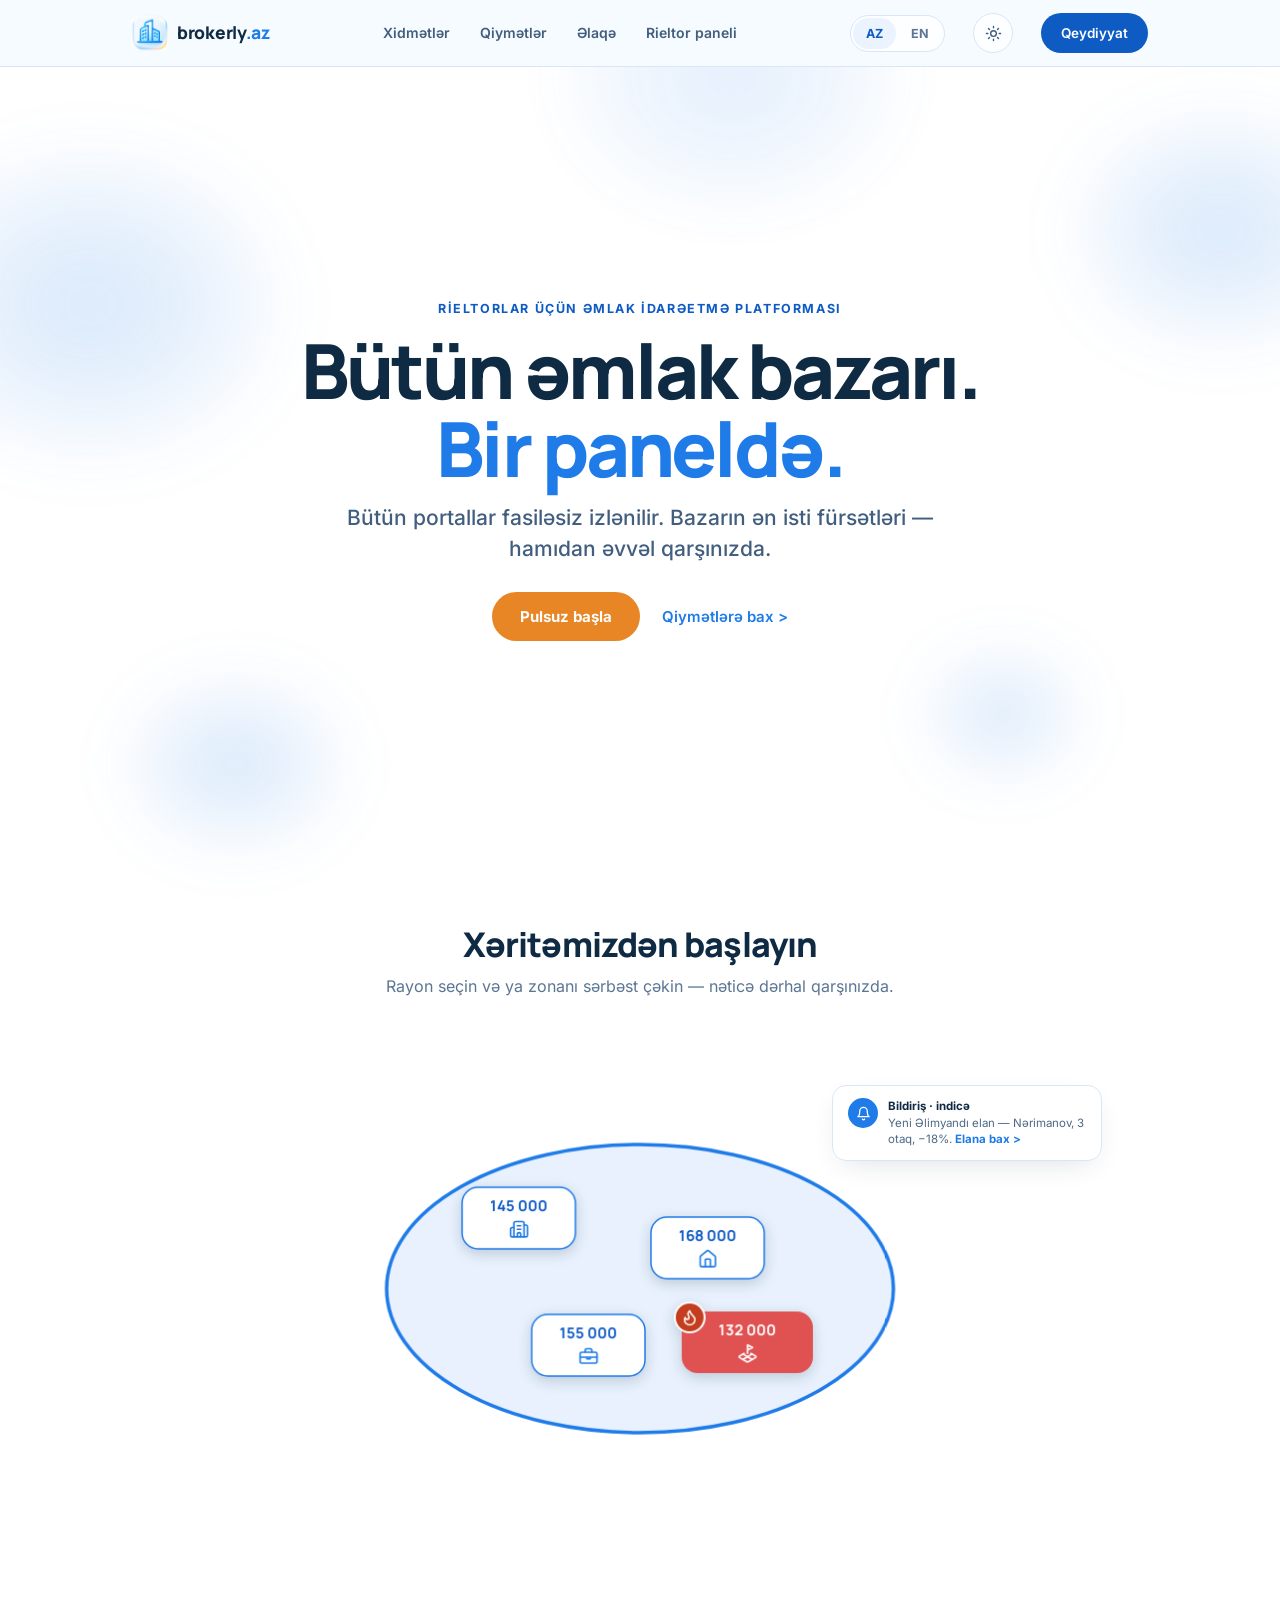
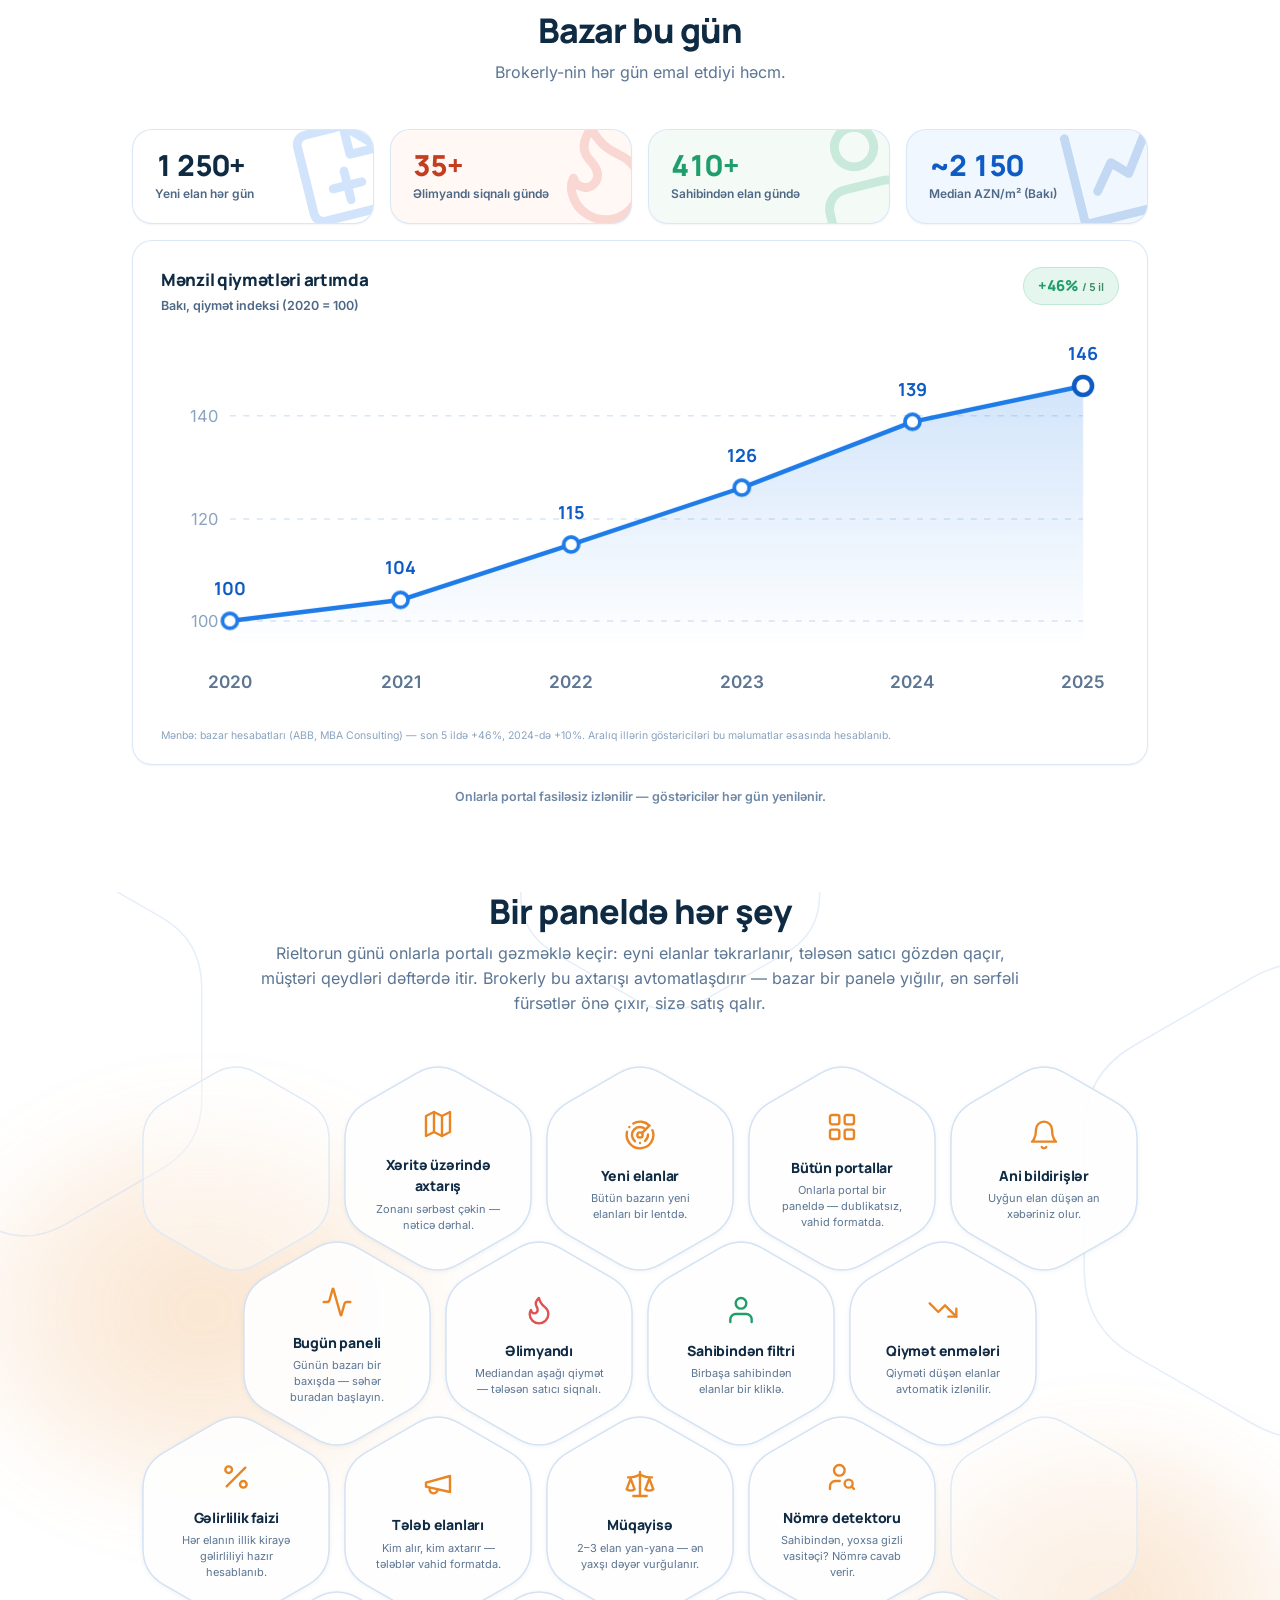
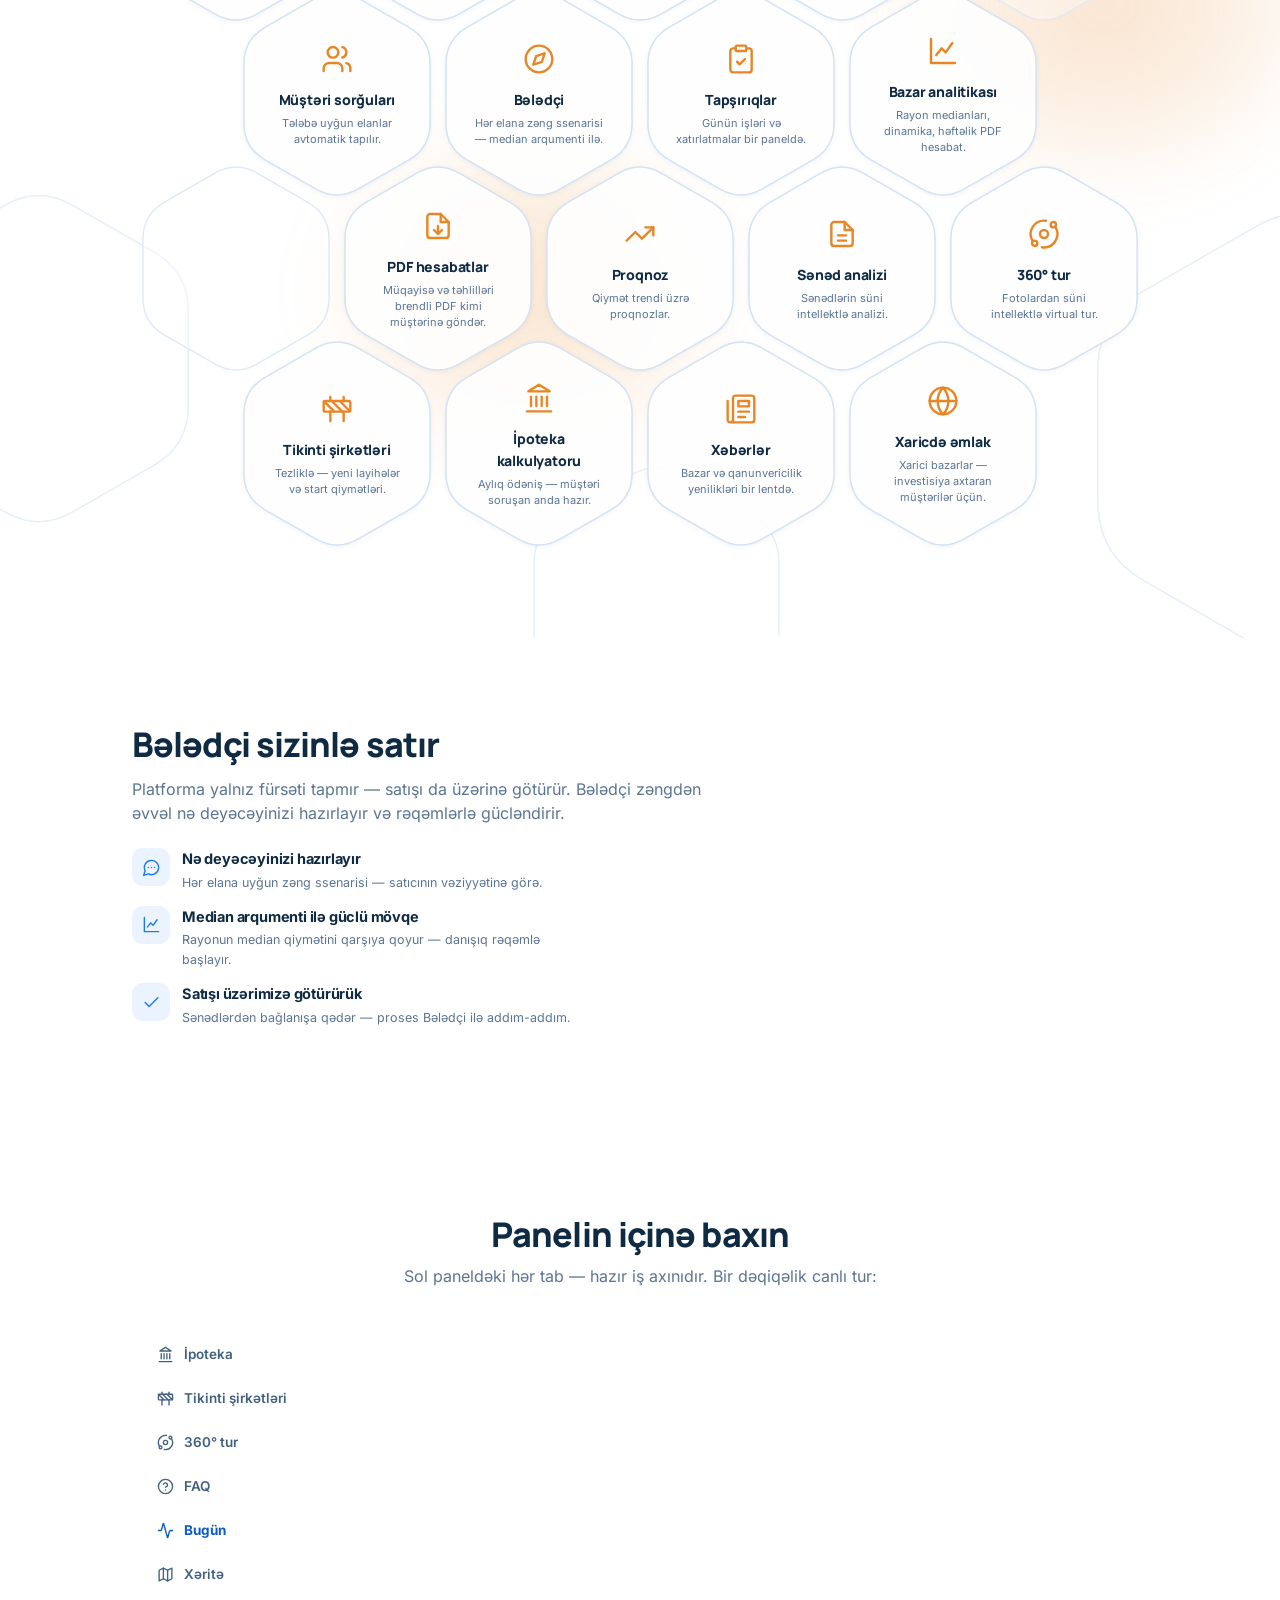
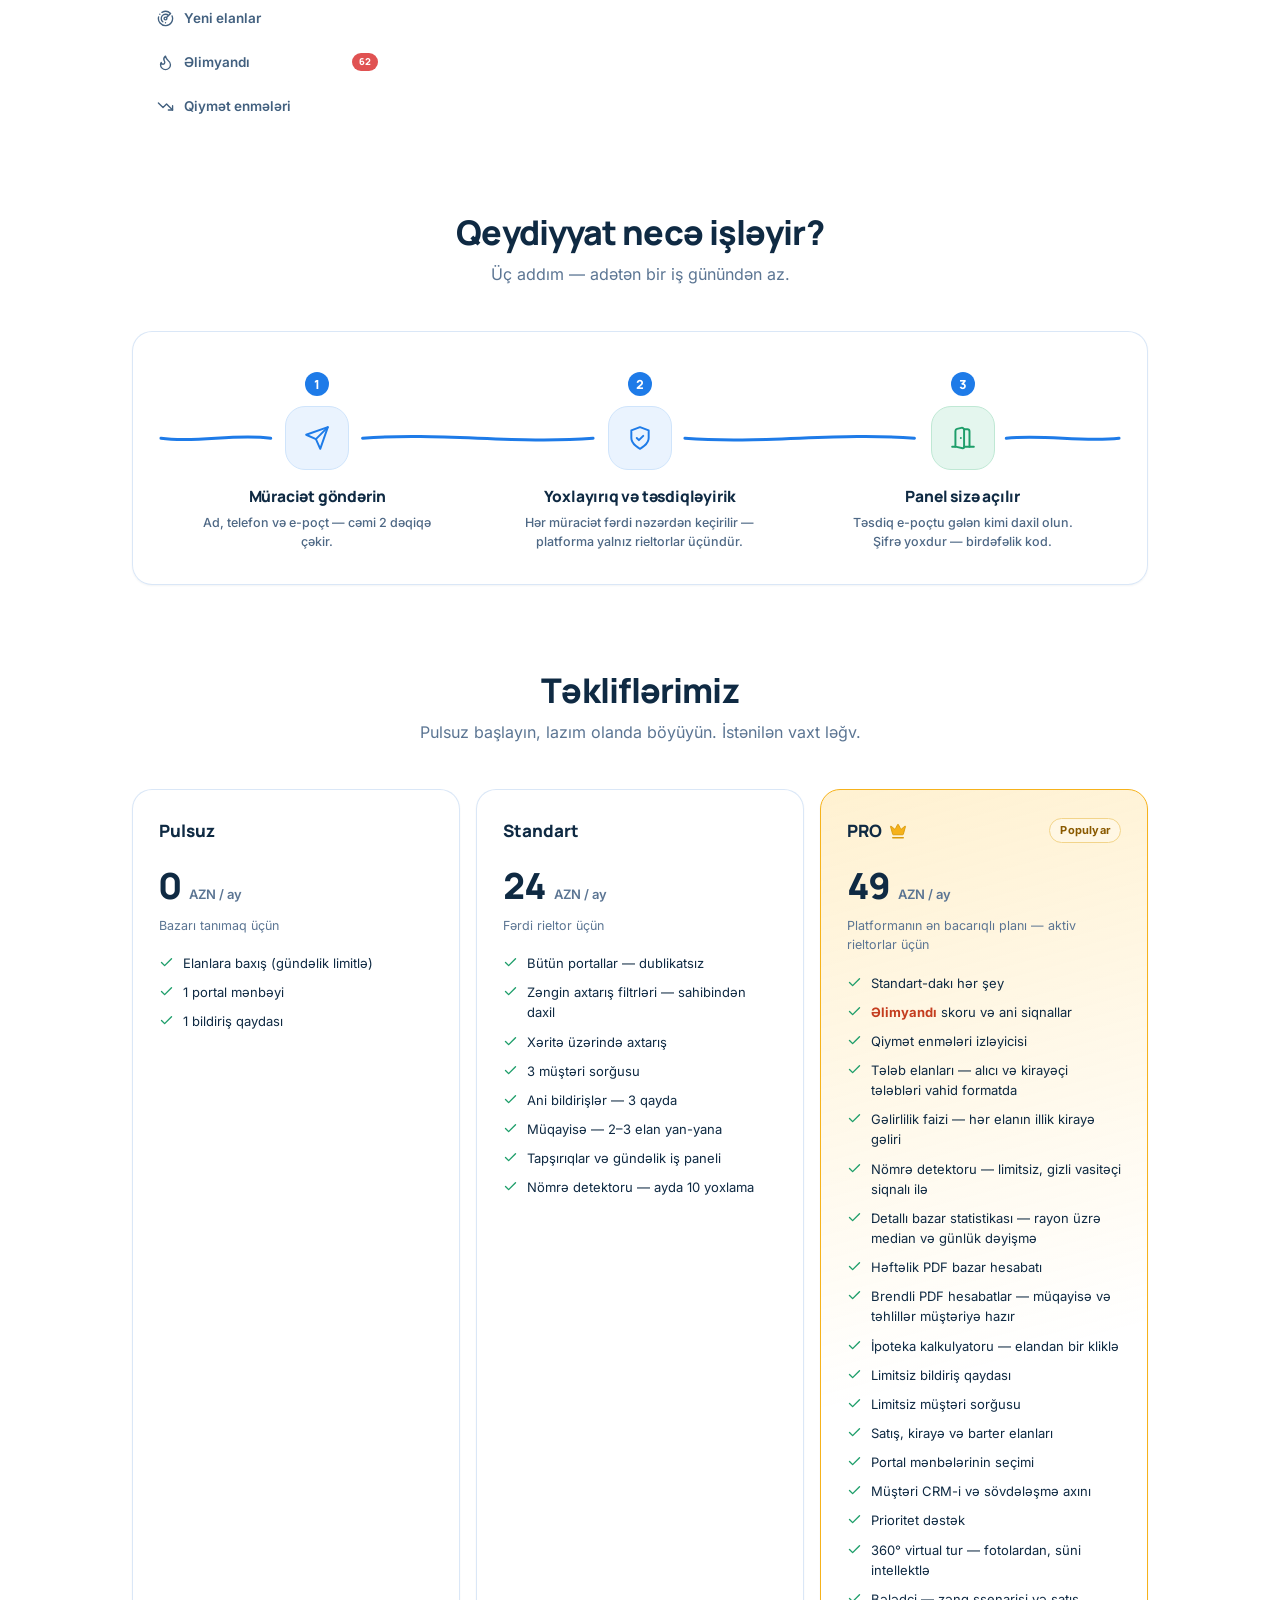
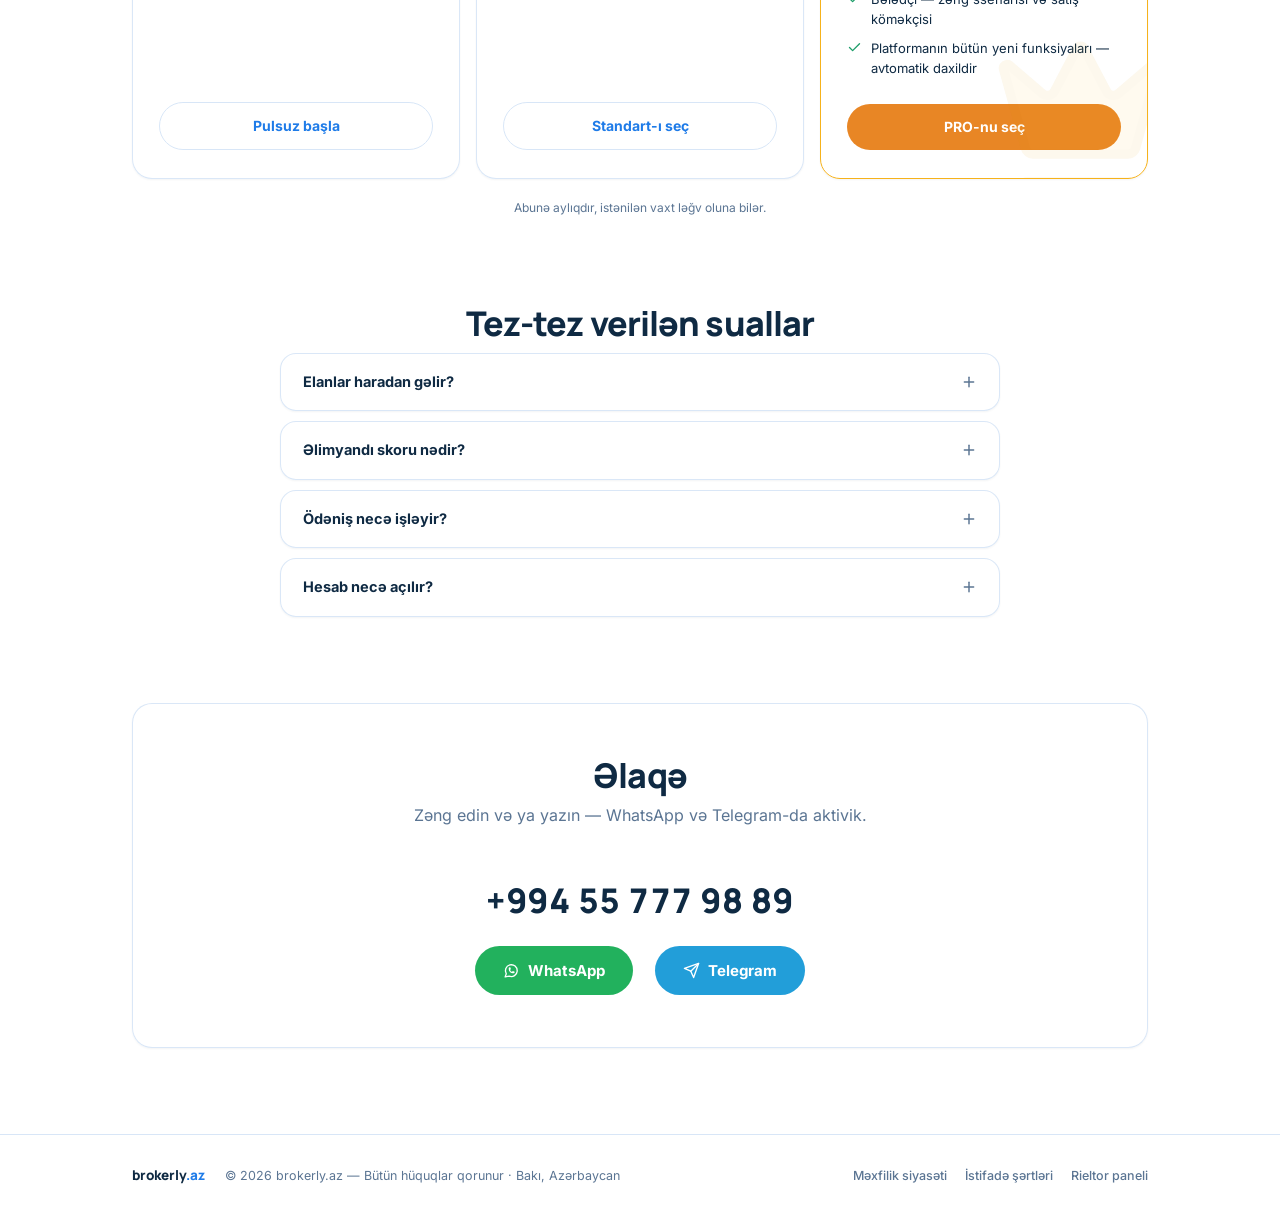
==== commit 1ed27518: "landing: Bələdçi hex replaces Müştəri CRM-i; panel rail gains Hesabatlar + Bələdçi (mirrors CRM v6.1" ====
--- a/index.html
+++ b/index.html
@@ -950,9 +950,9 @@
           <div class="hx rv" style="transition-delay:0.65s"><svg class="hhit" viewBox="0 0 200 231" preserveAspectRatio="none" aria-hidden="true"><use href="#hexs"/></svg><div class="hlift">
             <svg class="hbg" viewBox="0 0 200 231" preserveAspectRatio="none" aria-hidden="true"><use href="#hexs"/></svg>
             <div class="hxin">
-            <div class="ic"><svg viewBox="0 0 24 24" fill="none" stroke="currentColor" stroke-width="1.8" stroke-linecap="round" stroke-linejoin="round"><path d="M15 13a3 3 0 1 0-6 0"/><circle cx="12" cy="8" r="2"/><path d="M4 19.5v-15A2.5 2.5 0 0 1 6.5 2H19a1 1 0 0 1 1 1v18a1 1 0 0 1-1 1H6.5a1 1 0 0 1 0-5H20"/></svg></div>
-            <h3><span data-az>Müştəri CRM-i</span><span data-en>Client CRM</span></h3>
-            <p><span data-az>Müştəri bazası və sövdələşmə axını bir yerdə.</span><span data-en>Client base and deal pipeline in one place.</span></p>
+            <div class="ic"><svg viewBox="0 0 24 24" fill="none" stroke="currentColor" stroke-width="1.8" stroke-linecap="round" stroke-linejoin="round"><circle cx="12" cy="12" r="10"/><polygon points="16.24 7.76 14.12 14.12 7.76 16.24 9.88 9.88 16.24 7.76"/></svg></div>
+            <h3><span data-az>Bələdçi</span><span data-en>The Guide</span></h3>
+            <p><span data-az>Hər elana zəng ssenarisi — median arqumenti ilə.</span><span data-en>A call script per listing — backed by the median.</span></p>
           </div></div></div>
           <div class="hx rv" style="transition-delay:0.7s"><svg class="hhit" viewBox="0 0 200 231" preserveAspectRatio="none" aria-hidden="true"><use href="#hexs"/></svg><div class="hlift">
             <svg class="hbg" viewBox="0 0 200 231" preserveAspectRatio="none" aria-hidden="true"><use href="#hexs"/></svg>
@@ -1500,7 +1500,9 @@
     pct:'<svg viewBox="0 0 24 24" fill="none" stroke="currentColor" stroke-width="1.9" stroke-linecap="round" stroke-linejoin="round"><line x1="19" y1="5" x2="5" y2="19"/><circle cx="6.5" cy="6.5" r="2.5"/><circle cx="17.5" cy="17.5" r="2.5"/></svg>',
     scale:'<svg viewBox="0 0 24 24" fill="none" stroke="currentColor" stroke-width="1.9" stroke-linecap="round" stroke-linejoin="round"><path d="m16 16 3-8 3 8c-.87.65-1.92 1-3 1s-2.13-.35-3-1Z"/><path d="m2 16 3-8 3 8c-.87.65-1.92 1-3 1s-2.13-.35-3-1Z"/><path d="M7 21h10"/><path d="M12 3v18"/><path d="M3 7h2c2 0 5-1 7-2 2 1 5 2 7 2h2"/></svg>',
     det:'<svg viewBox="0 0 24 24" fill="none" stroke="currentColor" stroke-width="1.9" stroke-linecap="round" stroke-linejoin="round"><circle cx="10" cy="7" r="4"/><path d="M10.3 15H7a4 4 0 0 0-4 4v2"/><circle cx="17" cy="17" r="3"/><path d="m21 21-1.9-1.9"/></svg>',
-    bank:'<svg viewBox="0 0 24 24" fill="none" stroke="currentColor" stroke-width="1.9" stroke-linecap="round" stroke-linejoin="round"><line x1="3" x2="21" y1="22" y2="22"/><line x1="6" y1="18" x2="6" y2="11"/><line x1="10" y1="18" x2="10" y2="11"/><line x1="14" y1="18" x2="14" y2="11"/><line x1="18" y1="18" x2="18" y2="11"/><polygon points="12 2 20 7 4 7"/></svg>'
+    bank:'<svg viewBox="0 0 24 24" fill="none" stroke="currentColor" stroke-width="1.9" stroke-linecap="round" stroke-linejoin="round"><line x1="3" x2="21" y1="22" y2="22"/><line x1="6" y1="18" x2="6" y2="11"/><line x1="10" y1="18" x2="10" y2="11"/><line x1="14" y1="18" x2="14" y2="11"/><line x1="18" y1="18" x2="18" y2="11"/><polygon points="12 2 20 7 4 7"/></svg>',
+    rep:'<svg viewBox="0 0 24 24" fill="none" stroke="currentColor" stroke-width="1.9" stroke-linecap="round" stroke-linejoin="round"><path d="M14 2H6a2 2 0 0 0-2 2v16a2 2 0 0 0 2 2h12a2 2 0 0 0 2-2V8z"/><path d="M14 2v6h6"/><path d="M12 12v6"/><path d="m9 15 3 3 3-3"/></svg>',
+    bel:'<svg viewBox="0 0 24 24" fill="none" stroke="currentColor" stroke-width="1.9" stroke-linecap="round" stroke-linejoin="round"><circle cx="12" cy="12" r="10"/><polygon points="16.24 7.76 14.12 14.12 7.76 16.24 9.88 9.88 16.24 7.76"/></svg>'
   };
   var TABS=[
     {k:"gun", az:"Bugün", en:"Today",
@@ -1547,10 +1549,18 @@
      taz:"Günün işləri bir siyahıda", ten:"Your day in one list",
      daz:"Zənglər, baxışlar, xatırlatmalar — heç nə unudulmur.",
      den:"Calls, viewings, reminders — nothing gets forgotten."},
+    {k:"rep", az:"Hesabatlar", en:"Reports",
+     taz:"Müştəriyə gedən sənəd — 1 dəqiqəyə", ten:"The client-facing document — in a minute",
+     daz:"Brendli qiymət rəyi və rayon hesabatı: PDF və CSV, sizin loqonuzla.",
+     den:"Branded price opinion and district report: PDF and CSV, with your logo."},
     {k:"bell", az:"Bildirişlər", en:"Alerts",
      taz:"Ani bildirişlər", ten:"Instant alerts",
      daz:"Qaydanıza uyğun yeni elan düşən kimi xəbərdar olursunuz.",
      den:"The moment a listing matches your rule, you know."},
+    {k:"bel", az:"Bələdçi", en:"The Guide",
+     taz:"Zəngdən əvvəl nə deyəcəksiniz?", ten:"What will you say before the call?",
+     daz:"Hər elana hazır zəng ssenarisi — median arqumenti və etirazlara cavablarla.",
+     den:"A ready call script per listing — with the median argument and objection answers."},
     {k:"doc", az:"Sənəd analizi", en:"Document analysis",
      taz:"Sənədləri süni intellekt oxuyur", ten:"AI reads the paperwork",
      daz:"Müqavilə və çıxarışların analizi — risklər imzadan əvvəl görünür.",
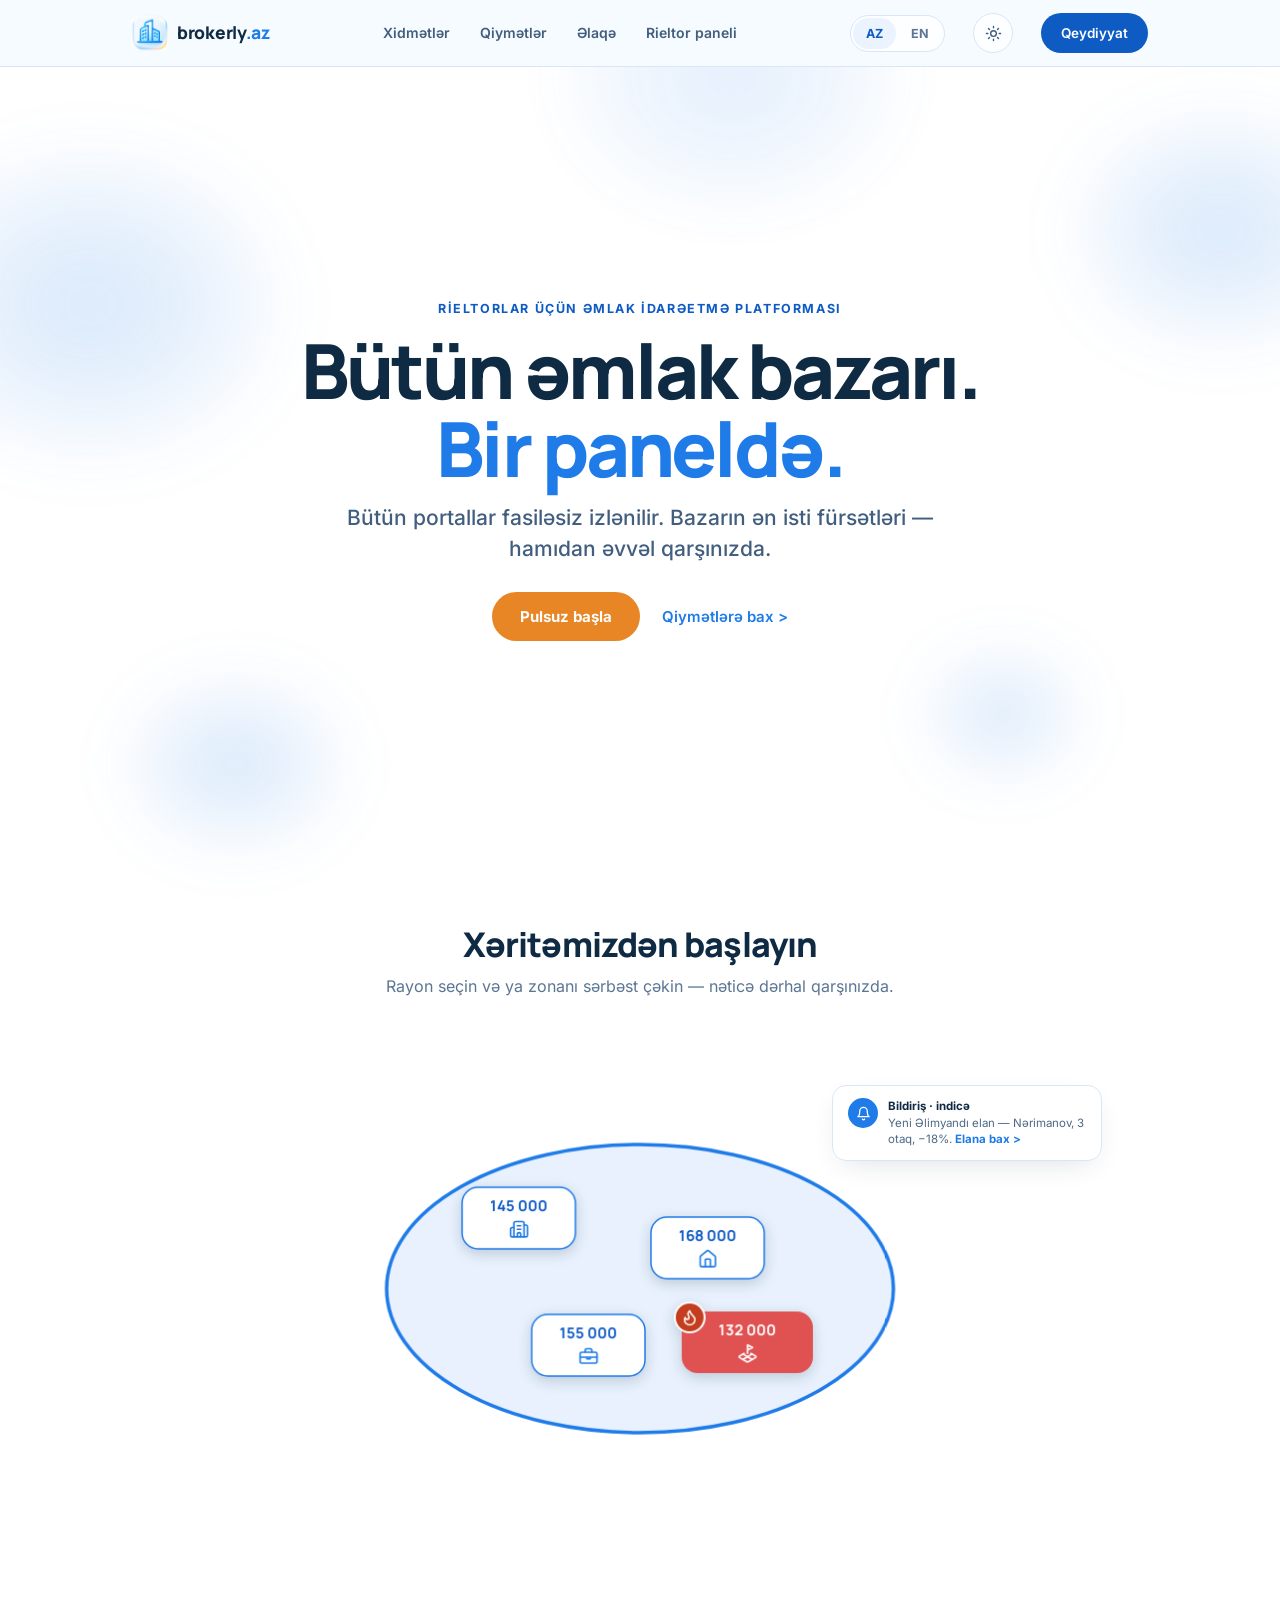
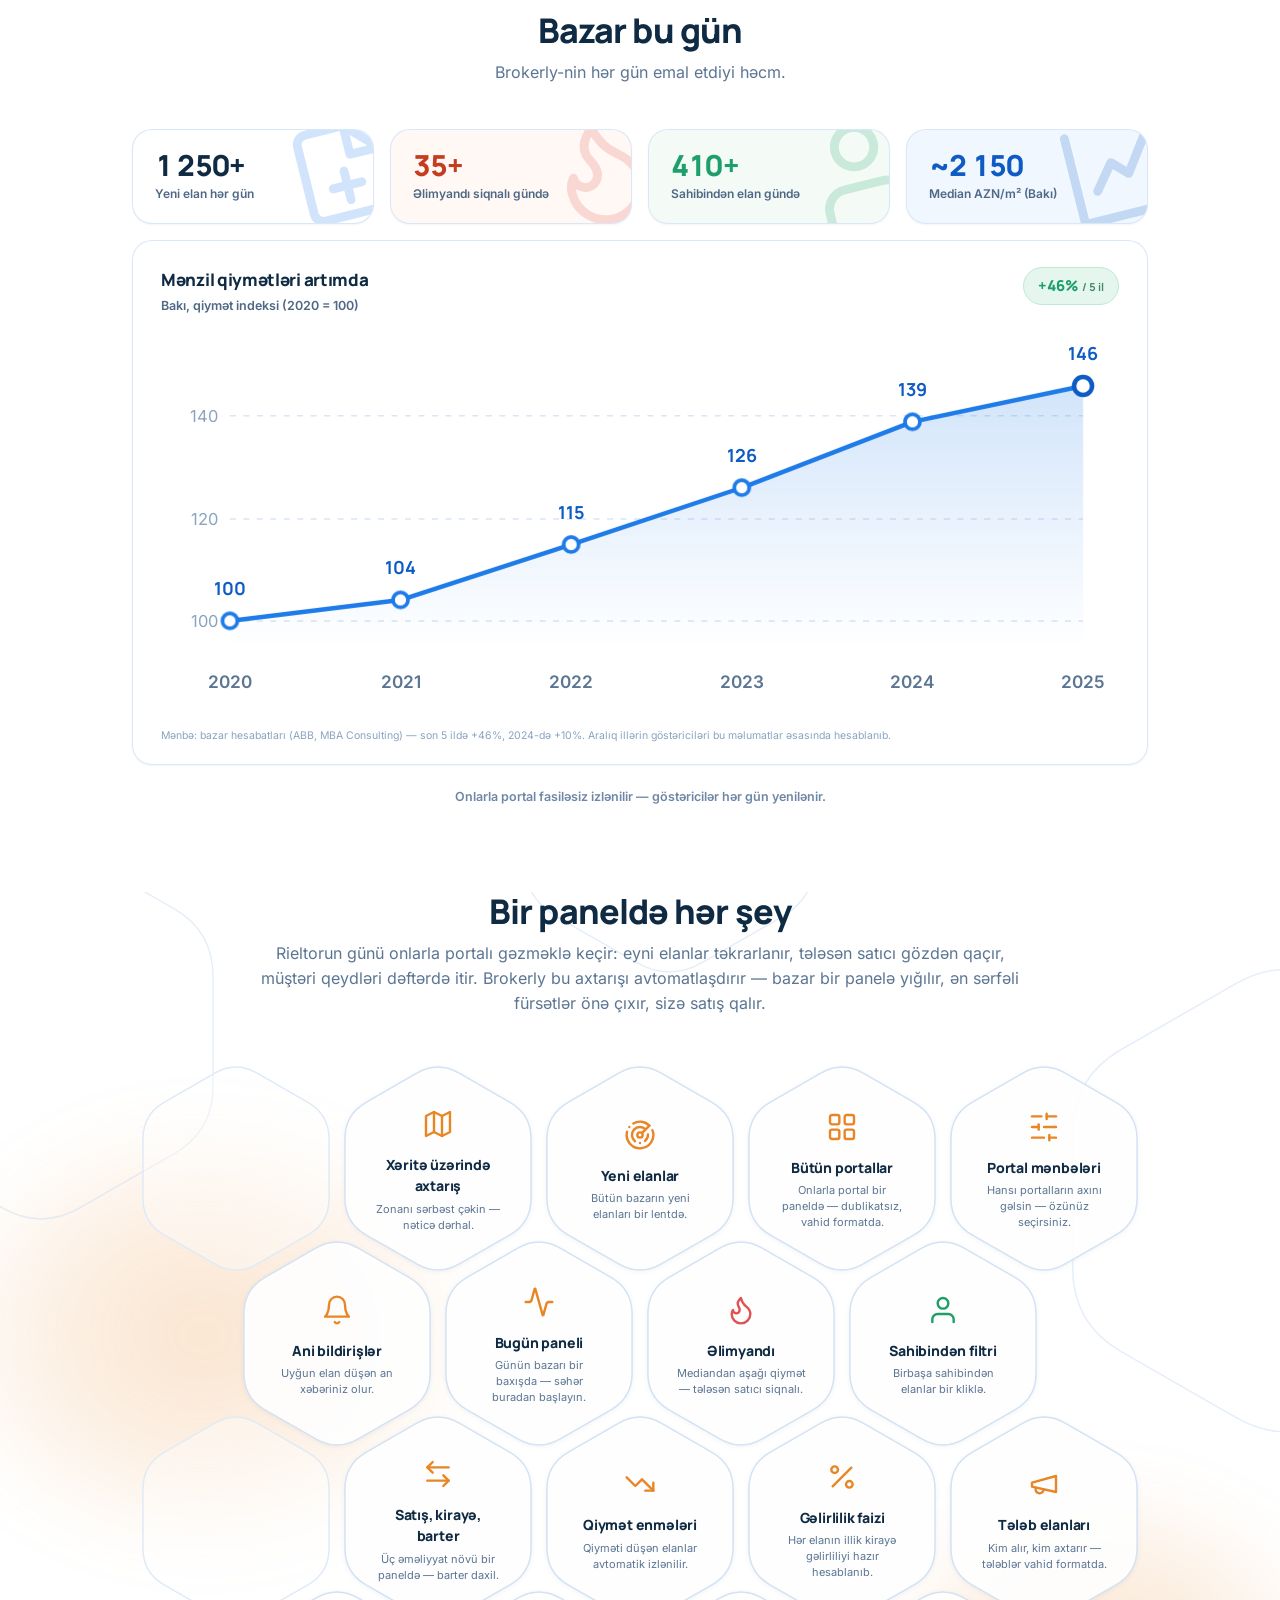
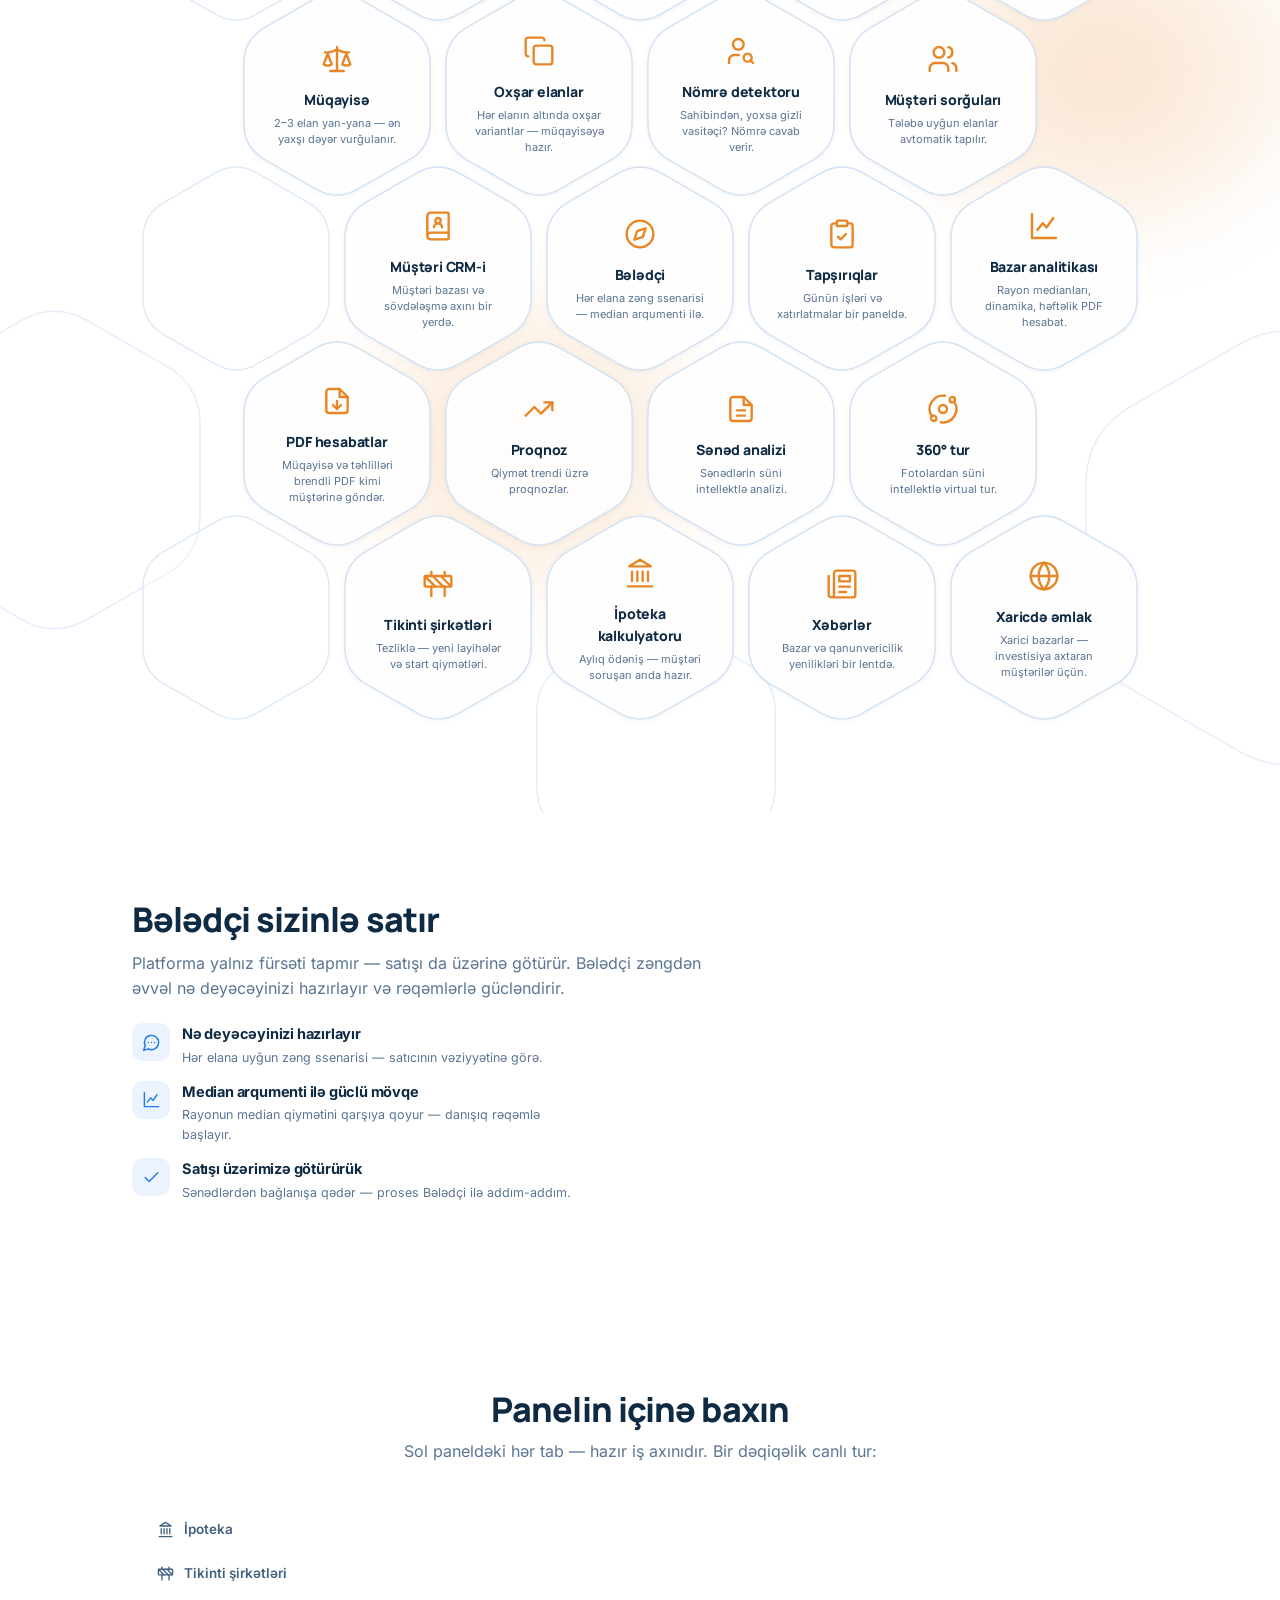
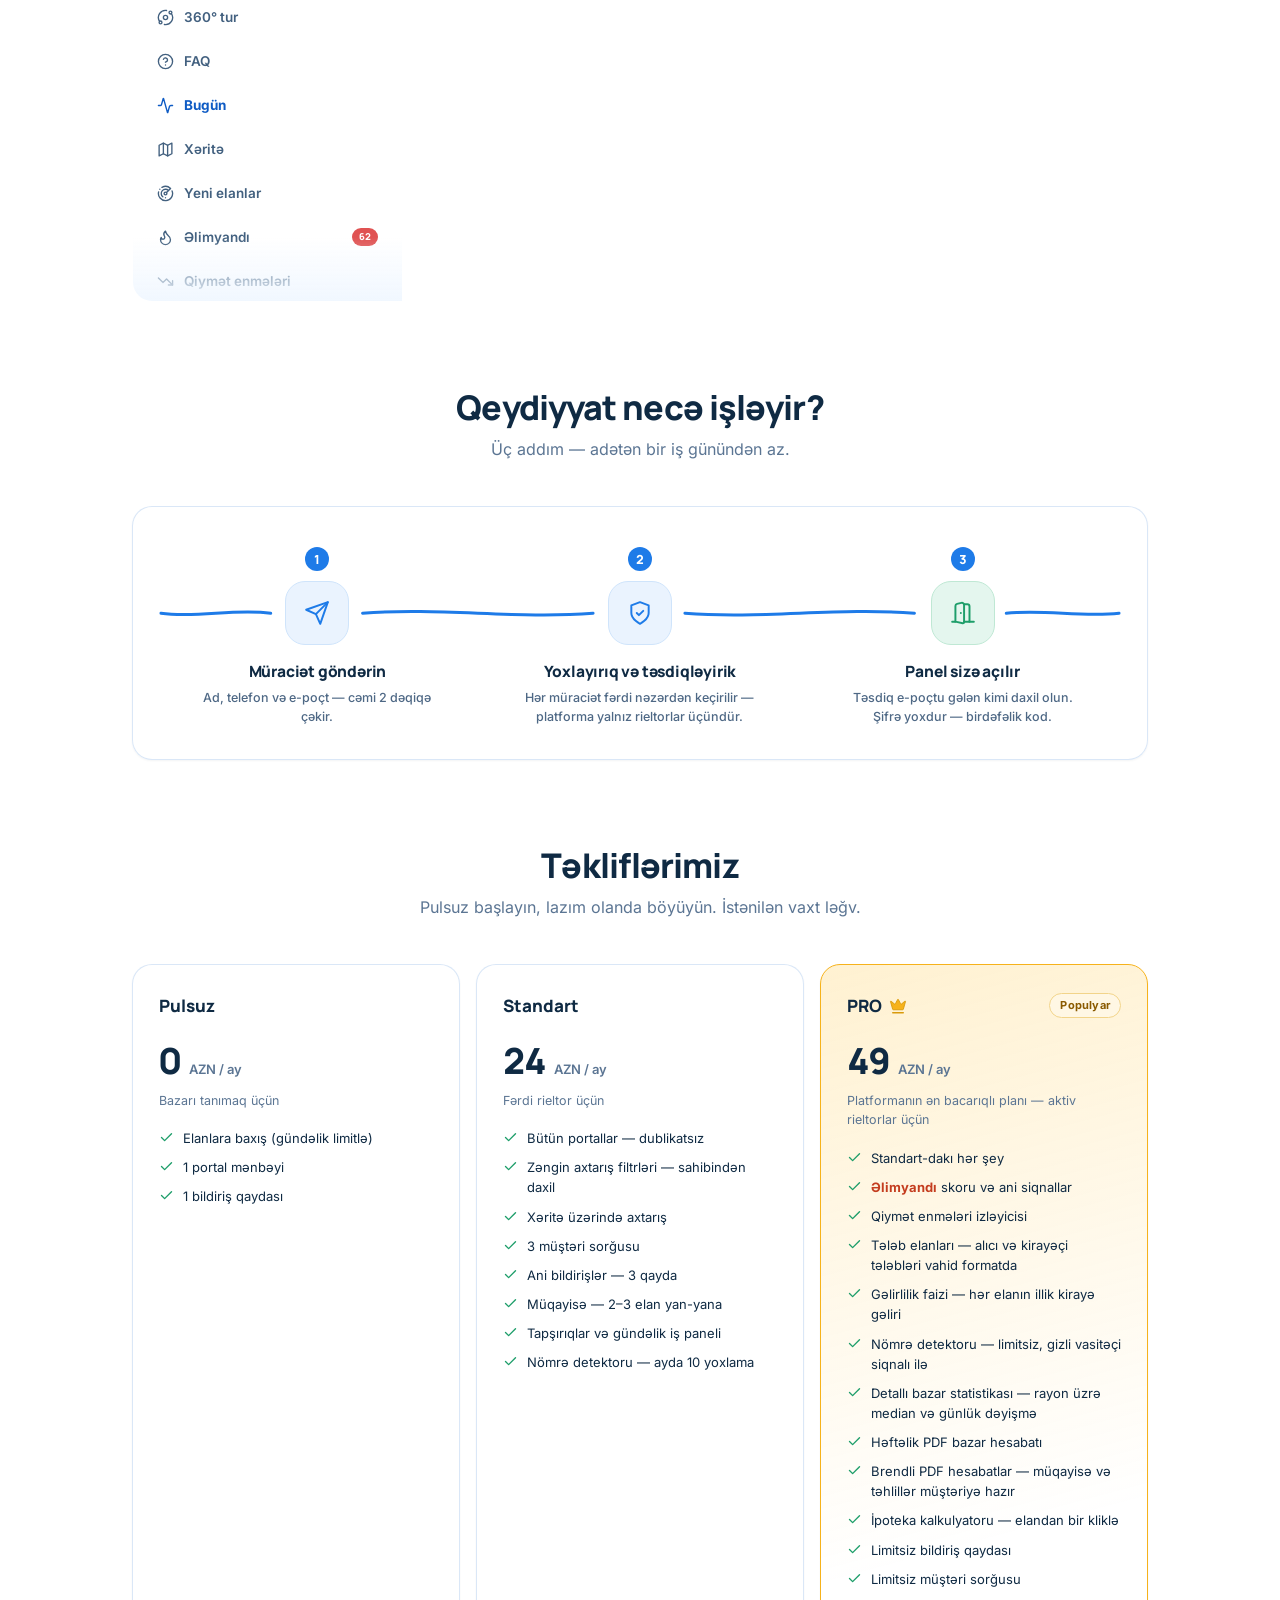
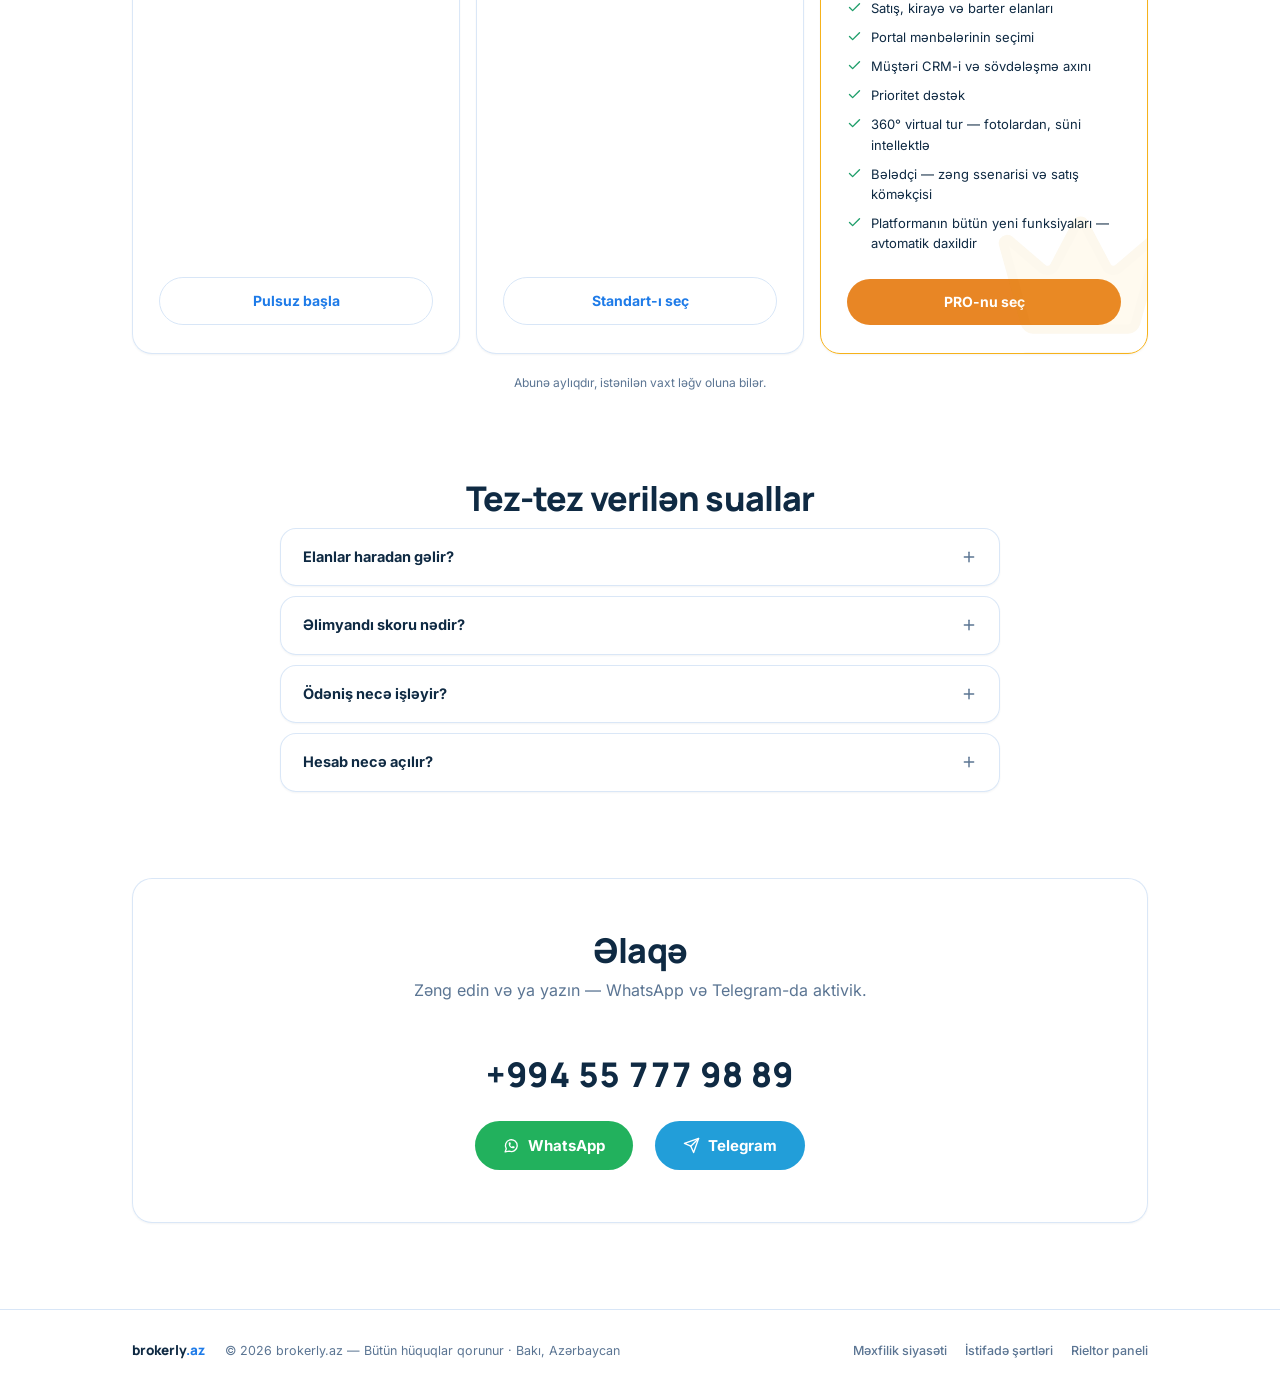
==== commit 8507e7b8: "landing: hive expands to 28 (7x4) — Müştəri CRM-i restored, +Portal mənbələri, Satış/kirayə/barter, " ====
--- a/index.html
+++ b/index.html
@@ -834,13 +834,13 @@
 
 <section id="features" class="hexsec" style="padding-top:0">
   <div class="hobs" aria-hidden="true"><i class="hob hob1"></i><i class="hob hob2"></i><i class="hob hob3"></i></div>
-  <svg class="honeybg" aria-hidden="true" viewBox="0 0 1016 980" preserveAspectRatio="xMidYMid slice">
-    <use href="#hexs" width="200" height="231" transform="translate(-70,-40) scale(1.3)"/>
-    <use href="#hexs" width="200" height="231" transform="translate(830,40) scale(1.6)"/>
-    <use href="#hexs" width="200" height="231" transform="translate(-40,650) scale(1.1)"/>
-    <use href="#hexs" width="200" height="231" transform="translate(840,660) scale(1.5)"/>
-    <use href="#hexs" width="200" height="231" transform="translate(430,850) scale(.9)"/>
-    <use href="#hexs" width="200" height="231" transform="translate(420,-160) scale(1.1)"/>
+  <svg class="honeybg" aria-hidden="true" viewBox="0 0 1016 1137" preserveAspectRatio="xMidYMid slice">
+    <use href="#hexs" width="200" height="231" transform="translate(-70,-46) scale(1.3)"/>
+    <use href="#hexs" width="200" height="231" transform="translate(830,46) scale(1.6)"/>
+    <use href="#hexs" width="200" height="231" transform="translate(-40,754) scale(1.1)"/>
+    <use href="#hexs" width="200" height="231" transform="translate(840,766) scale(1.5)"/>
+    <use href="#hexs" width="200" height="231" transform="translate(430,986) scale(.9)"/>
+    <use href="#hexs" width="200" height="231" transform="translate(420,-186) scale(1.1)"/>
   </svg>
   <div class="wrap">
     <h2 class="h2 rv"><span data-az>Bir paneldə hər şey</span><span data-en>Everything in one panel</span></h2>
@@ -873,95 +873,126 @@
           <div class="hx rv" style="transition-delay:0.15s"><svg class="hhit" viewBox="0 0 200 231" preserveAspectRatio="none" aria-hidden="true"><use href="#hexs"/></svg><div class="hlift">
             <svg class="hbg" viewBox="0 0 200 231" preserveAspectRatio="none" aria-hidden="true"><use href="#hexs"/></svg>
             <div class="hxin">
+            <div class="ic"><svg viewBox="0 0 24 24" fill="none" stroke="currentColor" stroke-width="1.8" stroke-linecap="round" stroke-linejoin="round"><line x1="21" x2="14" y1="4" y2="4"/><line x1="10" x2="3" y1="4" y2="4"/><line x1="21" x2="12" y1="12" y2="12"/><line x1="8" x2="3" y1="12" y2="12"/><line x1="21" x2="16" y1="20" y2="20"/><line x1="12" x2="3" y1="20" y2="20"/><line x1="14" x2="14" y1="2" y2="6"/><line x1="8" x2="8" y1="10" y2="14"/><line x1="16" x2="16" y1="18" y2="22"/></svg></div>
+            <h3><span data-az>Portal mənbələri</span><span data-en>Portal sources</span></h3>
+            <p><span data-az>Hansı portalların axını gəlsin — özünüz seçirsiniz.</span><span data-en>Choose which portal feeds you receive.</span></p>
+          </div></div></div>
+        </div>
+        <div class="hrow">
+          <div class="hx rv" style="transition-delay:0.2s"><svg class="hhit" viewBox="0 0 200 231" preserveAspectRatio="none" aria-hidden="true"><use href="#hexs"/></svg><div class="hlift">
+            <svg class="hbg" viewBox="0 0 200 231" preserveAspectRatio="none" aria-hidden="true"><use href="#hexs"/></svg>
+            <div class="hxin">
             <div class="ic"><svg viewBox="0 0 24 24" fill="none" stroke="currentColor" stroke-width="1.8" stroke-linecap="round" stroke-linejoin="round"><path d="M6 8a6 6 0 0 1 12 0c0 7 3 9 3 9H3s3-2 3-9"/><path d="M10.3 21a1.94 1.94 0 0 0 3.4 0"/></svg></div>
             <h3><span data-az>Ani bildirişlər</span><span data-en>Instant alerts</span></h3>
             <p><span data-az>Uyğun elan düşən an xəbəriniz olur.</span><span data-en>Know the moment a match lands.</span></p>
           </div></div></div>
-        </div>
-        <div class="hrow">
-          <div class="hx rv" style="transition-delay:0.2s"><svg class="hhit" viewBox="0 0 200 231" preserveAspectRatio="none" aria-hidden="true"><use href="#hexs"/></svg><div class="hlift">
+          <div class="hx rv" style="transition-delay:0.25s"><svg class="hhit" viewBox="0 0 200 231" preserveAspectRatio="none" aria-hidden="true"><use href="#hexs"/></svg><div class="hlift">
             <svg class="hbg" viewBox="0 0 200 231" preserveAspectRatio="none" aria-hidden="true"><use href="#hexs"/></svg>
             <div class="hxin">
             <div class="ic"><svg viewBox="0 0 24 24" fill="none" stroke="currentColor" stroke-width="1.8" stroke-linecap="round" stroke-linejoin="round"><path d="M22 12h-2.48a2 2 0 0 0-1.93 1.46l-2.35 8.36a.25.25 0 0 1-.48 0L9.24 2.18a.25.25 0 0 0-.48 0l-2.35 8.36A2 2 0 0 1 4.49 12H2"/></svg></div>
             <h3><span data-az>Bugün paneli</span><span data-en>Today panel</span></h3>
             <p><span data-az>Günün bazarı bir baxışda — səhər buradan başlayın.</span><span data-en>Today's market at a glance — start your morning here.</span></p>
           </div></div></div>
-          <div class="hx fhot rv" style="transition-delay:0.25s"><svg class="hhit" viewBox="0 0 200 231" preserveAspectRatio="none" aria-hidden="true"><use href="#hexs"/></svg><div class="hlift">
+          <div class="hx fhot rv" style="transition-delay:0.3s"><svg class="hhit" viewBox="0 0 200 231" preserveAspectRatio="none" aria-hidden="true"><use href="#hexs"/></svg><div class="hlift">
             <svg class="hbg" viewBox="0 0 200 231" preserveAspectRatio="none" aria-hidden="true"><use href="#hexs"/></svg>
             <div class="hxin">
             <div class="ic"><svg viewBox="0 0 24 24" fill="none" stroke="currentColor" stroke-width="1.8" stroke-linecap="round" stroke-linejoin="round"><path d="M8.5 14.5A2.5 2.5 0 0 0 11 12c0-1.38-.5-2-1-3-1.072-2.143-.224-4.054 2-6 .5 2.5 2 4.9 4 6.5 2 1.6 3 3.5 3 5.5a7 7 0 1 1-14 0c0-1.153.433-2.294 1-3a2.5 2.5 0 0 0 2.5 2.5z"/></svg></div>
             <h3><span data-az>Əlimyandı</span><span data-en>Urgency score</span></h3>
             <p><span data-az>Mediandan aşağı qiymət — tələsən satıcı siqnalı.</span><span data-en>Below median — a motivated-seller signal.</span></p>
           </div></div></div>
-          <div class="hx fgrn rv" style="transition-delay:0.3s"><svg class="hhit" viewBox="0 0 200 231" preserveAspectRatio="none" aria-hidden="true"><use href="#hexs"/></svg><div class="hlift">
+          <div class="hx fgrn rv" style="transition-delay:0.35s"><svg class="hhit" viewBox="0 0 200 231" preserveAspectRatio="none" aria-hidden="true"><use href="#hexs"/></svg><div class="hlift">
             <svg class="hbg" viewBox="0 0 200 231" preserveAspectRatio="none" aria-hidden="true"><use href="#hexs"/></svg>
             <div class="hxin">
             <div class="ic grn"><svg viewBox="0 0 24 24" fill="none" stroke="currentColor" stroke-width="1.8" stroke-linecap="round" stroke-linejoin="round"><path d="M20 21v-2a4 4 0 0 0-4-4H8a4 4 0 0 0-4 4v2"/><circle cx="12" cy="7" r="4"/></svg></div>
             <h3><span data-az>Sahibindən filtri</span><span data-en>Owner-direct filter</span></h3>
             <p><span data-az>Birbaşa sahibindən elanlar bir kliklə.</span><span data-en>Owner-direct listings, one click.</span></p>
           </div></div></div>
-          <div class="hx rv" style="transition-delay:0.35s"><svg class="hhit" viewBox="0 0 200 231" preserveAspectRatio="none" aria-hidden="true"><use href="#hexs"/></svg><div class="hlift">
+        </div>
+        <div class="hrow">
+          <div class="hx ghost rv" aria-hidden="true"><div class="hlift"><svg class="hbg" viewBox="0 0 200 231" preserveAspectRatio="none"><use href="#hexs"/></svg></div></div>
+          <div class="hx rv" style="transition-delay:0.4s"><svg class="hhit" viewBox="0 0 200 231" preserveAspectRatio="none" aria-hidden="true"><use href="#hexs"/></svg><div class="hlift">
+            <svg class="hbg" viewBox="0 0 200 231" preserveAspectRatio="none" aria-hidden="true"><use href="#hexs"/></svg>
+            <div class="hxin">
+            <div class="ic"><svg viewBox="0 0 24 24" fill="none" stroke="currentColor" stroke-width="1.8" stroke-linecap="round" stroke-linejoin="round"><path d="M8 3 4 7l4 4"/><path d="M4 7h16"/><path d="m16 21 4-4-4-4"/><path d="M20 17H4"/></svg></div>
+            <h3><span data-az>Satış, kirayə, barter</span><span data-en>Sale, rent, barter</span></h3>
+            <p><span data-az>Üç əməliyyat növü bir paneldə — barter daxil.</span><span data-en>Three deal types in one panel — barter included.</span></p>
+          </div></div></div>
+          <div class="hx rv" style="transition-delay:0.45s"><svg class="hhit" viewBox="0 0 200 231" preserveAspectRatio="none" aria-hidden="true"><use href="#hexs"/></svg><div class="hlift">
             <svg class="hbg" viewBox="0 0 200 231" preserveAspectRatio="none" aria-hidden="true"><use href="#hexs"/></svg>
             <div class="hxin">
             <div class="ic"><svg viewBox="0 0 24 24" fill="none" stroke="currentColor" stroke-width="1.8" stroke-linecap="round" stroke-linejoin="round"><polyline points="22 17 13.5 8.5 8.5 13.5 2 7"/><polyline points="16 17 22 17 22 11"/></svg></div>
             <h3><span data-az>Qiymət enmələri</span><span data-en>Price drops</span></h3>
             <p><span data-az>Qiyməti düşən elanlar avtomatik izlənilir.</span><span data-en>Price cuts tracked automatically.</span></p>
           </div></div></div>
-        </div>
-        <div class="hrow">
-          <div class="hx rv" style="transition-delay:0.4s"><svg class="hhit" viewBox="0 0 200 231" preserveAspectRatio="none" aria-hidden="true"><use href="#hexs"/></svg><div class="hlift">
+          <div class="hx rv" style="transition-delay:0.5s"><svg class="hhit" viewBox="0 0 200 231" preserveAspectRatio="none" aria-hidden="true"><use href="#hexs"/></svg><div class="hlift">
             <svg class="hbg" viewBox="0 0 200 231" preserveAspectRatio="none" aria-hidden="true"><use href="#hexs"/></svg>
             <div class="hxin">
             <div class="ic"><svg viewBox="0 0 24 24" fill="none" stroke="currentColor" stroke-width="1.8" stroke-linecap="round" stroke-linejoin="round"><line x1="19" y1="5" x2="5" y2="19"/><circle cx="6.5" cy="6.5" r="2.5"/><circle cx="17.5" cy="17.5" r="2.5"/></svg></div>
             <h3><span data-az>Gəlirlilik faizi</span><span data-en>Rental yield</span></h3>
             <p><span data-az>Hər elanın illik kirayə gəlirliliyi hazır hesablanıb.</span><span data-en>Annual rental yield, pre-computed per listing.</span></p>
           </div></div></div>
-          <div class="hx rv" style="transition-delay:0.45s"><svg class="hhit" viewBox="0 0 200 231" preserveAspectRatio="none" aria-hidden="true"><use href="#hexs"/></svg><div class="hlift">
+          <div class="hx rv" style="transition-delay:0.55s"><svg class="hhit" viewBox="0 0 200 231" preserveAspectRatio="none" aria-hidden="true"><use href="#hexs"/></svg><div class="hlift">
             <svg class="hbg" viewBox="0 0 200 231" preserveAspectRatio="none" aria-hidden="true"><use href="#hexs"/></svg>
             <div class="hxin">
             <div class="ic"><svg viewBox="0 0 24 24" fill="none" stroke="currentColor" stroke-width="1.8" stroke-linecap="round" stroke-linejoin="round"><path d="m3 11 18-5v12L3 14v-3z"/><path d="M11.6 16.8a3 3 0 1 1-5.8-1.6"/></svg></div>
             <h3><span data-az>Tələb elanları</span><span data-en>Demand ads</span></h3>
             <p><span data-az>Kim alır, kim axtarır — tələblər vahid formatda.</span><span data-en>Who's buying, who's renting — in one format.</span></p>
           </div></div></div>
-          <div class="hx rv" style="transition-delay:0.5s"><svg class="hhit" viewBox="0 0 200 231" preserveAspectRatio="none" aria-hidden="true"><use href="#hexs"/></svg><div class="hlift">
+        </div>
+        <div class="hrow">
+          <div class="hx rv" style="transition-delay:0.6s"><svg class="hhit" viewBox="0 0 200 231" preserveAspectRatio="none" aria-hidden="true"><use href="#hexs"/></svg><div class="hlift">
             <svg class="hbg" viewBox="0 0 200 231" preserveAspectRatio="none" aria-hidden="true"><use href="#hexs"/></svg>
             <div class="hxin">
             <div class="ic"><svg viewBox="0 0 24 24" fill="none" stroke="currentColor" stroke-width="1.8" stroke-linecap="round" stroke-linejoin="round"><path d="m16 16 3-8 3 8c-.87.65-1.92 1-3 1s-2.13-.35-3-1Z"/><path d="m2 16 3-8 3 8c-.87.65-1.92 1-3 1s-2.13-.35-3-1Z"/><path d="M7 21h10"/><path d="M12 3v18"/><path d="M3 7h2c2 0 5-1 7-2 2 1 5 2 7 2h2"/></svg></div>
             <h3><span data-az>Müqayisə</span><span data-en>Compare</span></h3>
             <p><span data-az>2–3 elan yan-yana — ən yaxşı dəyər vurğulanır.</span><span data-en>2–3 listings side by side — best value highlighted.</span></p>
           </div></div></div>
-          <div class="hx rv" style="transition-delay:0.55s"><svg class="hhit" viewBox="0 0 200 231" preserveAspectRatio="none" aria-hidden="true"><use href="#hexs"/></svg><div class="hlift">
+          <div class="hx rv" style="transition-delay:0.65s"><svg class="hhit" viewBox="0 0 200 231" preserveAspectRatio="none" aria-hidden="true"><use href="#hexs"/></svg><div class="hlift">
+            <svg class="hbg" viewBox="0 0 200 231" preserveAspectRatio="none" aria-hidden="true"><use href="#hexs"/></svg>
+            <div class="hxin">
+            <div class="ic"><svg viewBox="0 0 24 24" fill="none" stroke="currentColor" stroke-width="1.8" stroke-linecap="round" stroke-linejoin="round"><rect width="14" height="14" x="8" y="8" rx="2" ry="2"/><path d="M4 16c-1.1 0-2-.9-2-2V4c0-1.1.9-2 2-2h10c1.1 0 2 .9 2 2"/></svg></div>
+            <h3><span data-az>Oxşar elanlar</span><span data-en>Similar listings</span></h3>
+            <p><span data-az>Hər elanın altında oxşar variantlar — müqayisəyə hazır.</span><span data-en>Similar options under every listing — ready to compare.</span></p>
+          </div></div></div>
+          <div class="hx rv" style="transition-delay:0.7s"><svg class="hhit" viewBox="0 0 200 231" preserveAspectRatio="none" aria-hidden="true"><use href="#hexs"/></svg><div class="hlift">
             <svg class="hbg" viewBox="0 0 200 231" preserveAspectRatio="none" aria-hidden="true"><use href="#hexs"/></svg>
             <div class="hxin">
             <div class="ic"><svg viewBox="0 0 24 24" fill="none" stroke="currentColor" stroke-width="1.8" stroke-linecap="round" stroke-linejoin="round"><circle cx="10" cy="7" r="4"/><path d="M10.3 15H7a4 4 0 0 0-4 4v2"/><circle cx="17" cy="17" r="3"/><path d="m21 21-1.9-1.9"/></svg></div>
             <h3><span data-az>Nömrə detektoru</span><span data-en>Number detector</span></h3>
             <p><span data-az>Sahibindən, yoxsa gizli vasitəçi? Nömrə cavab verir.</span><span data-en>Owner or hidden agent? The number tells.</span></p>
           </div></div></div>
-          <div class="hx ghost rv" aria-hidden="true"><div class="hlift"><svg class="hbg" viewBox="0 0 200 231" preserveAspectRatio="none"><use href="#hexs"/></svg></div></div>
-        </div>
-        <div class="hrow">
-          <div class="hx rv" style="transition-delay:0.6s"><svg class="hhit" viewBox="0 0 200 231" preserveAspectRatio="none" aria-hidden="true"><use href="#hexs"/></svg><div class="hlift">
+          <div class="hx rv" style="transition-delay:0.75s"><svg class="hhit" viewBox="0 0 200 231" preserveAspectRatio="none" aria-hidden="true"><use href="#hexs"/></svg><div class="hlift">
             <svg class="hbg" viewBox="0 0 200 231" preserveAspectRatio="none" aria-hidden="true"><use href="#hexs"/></svg>
             <div class="hxin">
             <div class="ic"><svg viewBox="0 0 24 24" fill="none" stroke="currentColor" stroke-width="1.8" stroke-linecap="round" stroke-linejoin="round"><path d="M16 21v-2a4 4 0 0 0-4-4H6a4 4 0 0 0-4 4v2"/><circle cx="9" cy="7" r="4"/><path d="M22 21v-2a4 4 0 0 0-3-3.87"/><path d="M16 3.13a4 4 0 0 1 0 7.75"/></svg></div>
             <h3><span data-az>Müştəri sorğuları</span><span data-en>Client requests</span></h3>
             <p><span data-az>Tələbə uyğun elanlar avtomatik tapılır.</span><span data-en>Listings auto-matched to requests.</span></p>
           </div></div></div>
-          <div class="hx rv" style="transition-delay:0.65s"><svg class="hhit" viewBox="0 0 200 231" preserveAspectRatio="none" aria-hidden="true"><use href="#hexs"/></svg><div class="hlift">
+        </div>
+        <div class="hrow">
+          <div class="hx ghost rv" aria-hidden="true"><div class="hlift"><svg class="hbg" viewBox="0 0 200 231" preserveAspectRatio="none"><use href="#hexs"/></svg></div></div>
+          <div class="hx rv" style="transition-delay:0.8s"><svg class="hhit" viewBox="0 0 200 231" preserveAspectRatio="none" aria-hidden="true"><use href="#hexs"/></svg><div class="hlift">
+            <svg class="hbg" viewBox="0 0 200 231" preserveAspectRatio="none" aria-hidden="true"><use href="#hexs"/></svg>
+            <div class="hxin">
+            <div class="ic"><svg viewBox="0 0 24 24" fill="none" stroke="currentColor" stroke-width="1.8" stroke-linecap="round" stroke-linejoin="round"><path d="M15 13a3 3 0 1 0-6 0"/><circle cx="12" cy="8" r="2"/><path d="M4 19.5v-15A2.5 2.5 0 0 1 6.5 2H19a1 1 0 0 1 1 1v18a1 1 0 0 1-1 1H6.5a1 1 0 0 1 0-5H20"/></svg></div>
+            <h3><span data-az>Müştəri CRM-i</span><span data-en>Client CRM</span></h3>
+            <p><span data-az>Müştəri bazası və sövdələşmə axını bir yerdə.</span><span data-en>Client base and deal pipeline in one place.</span></p>
+          </div></div></div>
+          <div class="hx rv" style="transition-delay:0.85s"><svg class="hhit" viewBox="0 0 200 231" preserveAspectRatio="none" aria-hidden="true"><use href="#hexs"/></svg><div class="hlift">
             <svg class="hbg" viewBox="0 0 200 231" preserveAspectRatio="none" aria-hidden="true"><use href="#hexs"/></svg>
             <div class="hxin">
             <div class="ic"><svg viewBox="0 0 24 24" fill="none" stroke="currentColor" stroke-width="1.8" stroke-linecap="round" stroke-linejoin="round"><circle cx="12" cy="12" r="10"/><polygon points="16.24 7.76 14.12 14.12 7.76 16.24 9.88 9.88 16.24 7.76"/></svg></div>
             <h3><span data-az>Bələdçi</span><span data-en>The Guide</span></h3>
             <p><span data-az>Hər elana zəng ssenarisi — median arqumenti ilə.</span><span data-en>A call script per listing — backed by the median.</span></p>
           </div></div></div>
-          <div class="hx rv" style="transition-delay:0.7s"><svg class="hhit" viewBox="0 0 200 231" preserveAspectRatio="none" aria-hidden="true"><use href="#hexs"/></svg><div class="hlift">
+          <div class="hx rv" style="transition-delay:0.9s"><svg class="hhit" viewBox="0 0 200 231" preserveAspectRatio="none" aria-hidden="true"><use href="#hexs"/></svg><div class="hlift">
             <svg class="hbg" viewBox="0 0 200 231" preserveAspectRatio="none" aria-hidden="true"><use href="#hexs"/></svg>
             <div class="hxin">
             <div class="ic"><svg viewBox="0 0 24 24" fill="none" stroke="currentColor" stroke-width="1.8" stroke-linecap="round" stroke-linejoin="round"><rect x="8" y="2" width="8" height="4" rx="1"/><path d="M16 4h2a2 2 0 0 1 2 2v14a2 2 0 0 1-2 2H6a2 2 0 0 1-2-2V6a2 2 0 0 1 2-2h2"/><path d="m9 14 2 2 4-4"/></svg></div>
             <h3><span data-az>Tapşırıqlar</span><span data-en>Tasks</span></h3>
             <p><span data-az>Günün işləri və xatırlatmalar bir paneldə.</span><span data-en>Daily tasks and reminders in one panel.</span></p>
           </div></div></div>
-          <div class="hx rv" style="transition-delay:0.75s"><svg class="hhit" viewBox="0 0 200 231" preserveAspectRatio="none" aria-hidden="true"><use href="#hexs"/></svg><div class="hlift">
+          <div class="hx rv" style="transition-delay:0.95s"><svg class="hhit" viewBox="0 0 200 231" preserveAspectRatio="none" aria-hidden="true"><use href="#hexs"/></svg><div class="hlift">
             <svg class="hbg" viewBox="0 0 200 231" preserveAspectRatio="none" aria-hidden="true"><use href="#hexs"/></svg>
             <div class="hxin">
             <div class="ic"><svg viewBox="0 0 24 24" fill="none" stroke="currentColor" stroke-width="1.8" stroke-linecap="round" stroke-linejoin="round"><path d="M3 3v18h18"/><path d="m7 15 4-5 3 3 5-7"/></svg></div>
@@ -970,29 +1001,28 @@
           </div></div></div>
         </div>
         <div class="hrow">
-          <div class="hx ghost rv" aria-hidden="true"><div class="hlift"><svg class="hbg" viewBox="0 0 200 231" preserveAspectRatio="none"><use href="#hexs"/></svg></div></div>
-          <div class="hx rv" style="transition-delay:0.8s"><svg class="hhit" viewBox="0 0 200 231" preserveAspectRatio="none" aria-hidden="true"><use href="#hexs"/></svg><div class="hlift">
+          <div class="hx rv" style="transition-delay:1s"><svg class="hhit" viewBox="0 0 200 231" preserveAspectRatio="none" aria-hidden="true"><use href="#hexs"/></svg><div class="hlift">
             <svg class="hbg" viewBox="0 0 200 231" preserveAspectRatio="none" aria-hidden="true"><use href="#hexs"/></svg>
             <div class="hxin">
             <div class="ic"><svg viewBox="0 0 24 24" fill="none" stroke="currentColor" stroke-width="1.8" stroke-linecap="round" stroke-linejoin="round"><path d="M14 3H6a2 2 0 0 0-2 2v14a2 2 0 0 0 2 2h12a2 2 0 0 0 2-2V9z"/><path d="M14 3v6h6"/><path d="M12 18v-6"/><path d="m9 15 3 3 3-3"/></svg></div>
             <h3><span data-az>PDF hesabatlar</span><span data-en>Branded PDF reports</span></h3>
             <p><span data-az>Müqayisə və təhlilləri brendli PDF kimi müştərinə göndər.</span><span data-en>Send comparisons and analyses to clients as branded PDFs.</span></p>
           </div></div></div>
-          <div class="hx rv" style="transition-delay:0.85s"><svg class="hhit" viewBox="0 0 200 231" preserveAspectRatio="none" aria-hidden="true"><use href="#hexs"/></svg><div class="hlift">
+          <div class="hx rv" style="transition-delay:1.05s"><svg class="hhit" viewBox="0 0 200 231" preserveAspectRatio="none" aria-hidden="true"><use href="#hexs"/></svg><div class="hlift">
             <svg class="hbg" viewBox="0 0 200 231" preserveAspectRatio="none" aria-hidden="true"><use href="#hexs"/></svg>
             <div class="hxin">
             <div class="ic"><svg viewBox="0 0 24 24" fill="none" stroke="currentColor" stroke-width="1.8" stroke-linecap="round" stroke-linejoin="round"><polyline points="22 7 13.5 15.5 8.5 10.5 2 17"/><polyline points="16 7 22 7 22 13"/></svg></div>
             <h3><span data-az>Proqnoz</span><span data-en>Forecast</span></h3>
             <p><span data-az>Qiymət trendi üzrə proqnozlar.</span><span data-en>Price-trend forecasts.</span></p>
           </div></div></div>
-          <div class="hx rv" style="transition-delay:0.9s"><svg class="hhit" viewBox="0 0 200 231" preserveAspectRatio="none" aria-hidden="true"><use href="#hexs"/></svg><div class="hlift">
+          <div class="hx rv" style="transition-delay:1.1s"><svg class="hhit" viewBox="0 0 200 231" preserveAspectRatio="none" aria-hidden="true"><use href="#hexs"/></svg><div class="hlift">
             <svg class="hbg" viewBox="0 0 200 231" preserveAspectRatio="none" aria-hidden="true"><use href="#hexs"/></svg>
             <div class="hxin">
             <div class="ic"><svg viewBox="0 0 24 24" fill="none" stroke="currentColor" stroke-width="1.8" stroke-linecap="round" stroke-linejoin="round"><path d="M14 3H6a2 2 0 0 0-2 2v14a2 2 0 0 0 2 2h12a2 2 0 0 0 2-2V9z"/><path d="M14 3v6h6"/><path d="M9 13h6"/><path d="M9 17h6"/></svg></div>
             <h3><span data-az>Sənəd analizi</span><span data-en>Document analysis</span></h3>
             <p><span data-az>Sənədlərin süni intellektlə analizi.</span><span data-en>AI document analysis.</span></p>
           </div></div></div>
-          <div class="hx rv" style="transition-delay:0.95s"><svg class="hhit" viewBox="0 0 200 231" preserveAspectRatio="none" aria-hidden="true"><use href="#hexs"/></svg><div class="hlift">
+          <div class="hx rv" style="transition-delay:1.15s"><svg class="hhit" viewBox="0 0 200 231" preserveAspectRatio="none" aria-hidden="true"><use href="#hexs"/></svg><div class="hlift">
             <svg class="hbg" viewBox="0 0 200 231" preserveAspectRatio="none" aria-hidden="true"><use href="#hexs"/></svg>
             <div class="hxin">
             <div class="ic"><svg viewBox="0 0 24 24" fill="none" stroke="currentColor" stroke-width="1.8" stroke-linecap="round" stroke-linejoin="round"><circle cx="12" cy="12" r="3"/><circle cx="19" cy="5" r="2"/><circle cx="5" cy="19" r="2"/><path d="M10.4 21.9a10 10 0 0 0 9.941-15.416"/><path d="M13.5 2.1a10 10 0 0 0-9.841 15.416"/></svg></div>
@@ -1001,28 +1031,29 @@
           </div></div></div>
         </div>
         <div class="hrow">
-          <div class="hx rv" style="transition-delay:1s"><svg class="hhit" viewBox="0 0 200 231" preserveAspectRatio="none" aria-hidden="true"><use href="#hexs"/></svg><div class="hlift">
+          <div class="hx ghost rv" aria-hidden="true"><div class="hlift"><svg class="hbg" viewBox="0 0 200 231" preserveAspectRatio="none"><use href="#hexs"/></svg></div></div>
+          <div class="hx rv" style="transition-delay:1.2s"><svg class="hhit" viewBox="0 0 200 231" preserveAspectRatio="none" aria-hidden="true"><use href="#hexs"/></svg><div class="hlift">
             <svg class="hbg" viewBox="0 0 200 231" preserveAspectRatio="none" aria-hidden="true"><use href="#hexs"/></svg>
             <div class="hxin">
             <div class="ic"><svg viewBox="0 0 24 24" fill="none" stroke="currentColor" stroke-width="1.8" stroke-linecap="round" stroke-linejoin="round"><rect x="2" y="6" width="20" height="8" rx="1"/><path d="M17 14v7"/><path d="M7 14v7"/><path d="M17 3v3"/><path d="M7 3v3"/><path d="M10 14 2.3 6.3"/><path d="m14 6 7.7 7.7"/><path d="m8 6 8 8"/></svg></div>
             <h3><span data-az>Tikinti şirkətləri</span><span data-en>Developers</span></h3>
             <p><span data-az>Tezliklə — yeni layihələr və start qiymətləri.</span><span data-en>Coming soon — new projects and launch prices.</span></p>
           </div></div></div>
-          <div class="hx rv" style="transition-delay:1.05s"><svg class="hhit" viewBox="0 0 200 231" preserveAspectRatio="none" aria-hidden="true"><use href="#hexs"/></svg><div class="hlift">
+          <div class="hx rv" style="transition-delay:1.25s"><svg class="hhit" viewBox="0 0 200 231" preserveAspectRatio="none" aria-hidden="true"><use href="#hexs"/></svg><div class="hlift">
             <svg class="hbg" viewBox="0 0 200 231" preserveAspectRatio="none" aria-hidden="true"><use href="#hexs"/></svg>
             <div class="hxin">
             <div class="ic"><svg viewBox="0 0 24 24" fill="none" stroke="currentColor" stroke-width="1.8" stroke-linecap="round" stroke-linejoin="round"><line x1="3" x2="21" y1="22" y2="22"/><line x1="6" y1="18" x2="6" y2="11"/><line x1="10" y1="18" x2="10" y2="11"/><line x1="14" y1="18" x2="14" y2="11"/><line x1="18" y1="18" x2="18" y2="11"/><polygon points="12 2 20 7 4 7"/></svg></div>
             <h3><span data-az>İpoteka kalkulyatoru</span><span data-en>Mortgage calculator</span></h3>
             <p><span data-az>Aylıq ödəniş — müştəri soruşan anda hazır.</span><span data-en>Monthly payment, ready the moment they ask.</span></p>
           </div></div></div>
-          <div class="hx rv" style="transition-delay:1.1s"><svg class="hhit" viewBox="0 0 200 231" preserveAspectRatio="none" aria-hidden="true"><use href="#hexs"/></svg><div class="hlift">
+          <div class="hx rv" style="transition-delay:1.3s"><svg class="hhit" viewBox="0 0 200 231" preserveAspectRatio="none" aria-hidden="true"><use href="#hexs"/></svg><div class="hlift">
             <svg class="hbg" viewBox="0 0 200 231" preserveAspectRatio="none" aria-hidden="true"><use href="#hexs"/></svg>
             <div class="hxin">
             <div class="ic"><svg viewBox="0 0 24 24" fill="none" stroke="currentColor" stroke-width="1.8" stroke-linecap="round" stroke-linejoin="round"><path d="M4 22h16a2 2 0 0 0 2-2V4a2 2 0 0 0-2-2H8a2 2 0 0 0-2 2v16a2 2 0 0 1-4 0V6"/><path d="M18 14h-8"/><path d="M15 18h-5"/><path d="M10 6h8v4h-8z"/></svg></div>
             <h3><span data-az>Xəbərlər</span><span data-en>News</span></h3>
             <p><span data-az>Bazar və qanunvericilik yenilikləri bir lentdə.</span><span data-en>Market and regulation updates in one feed.</span></p>
           </div></div></div>
-          <div class="hx rv" style="transition-delay:1.15s"><svg class="hhit" viewBox="0 0 200 231" preserveAspectRatio="none" aria-hidden="true"><use href="#hexs"/></svg><div class="hlift">
+          <div class="hx rv" style="transition-delay:1.35s"><svg class="hhit" viewBox="0 0 200 231" preserveAspectRatio="none" aria-hidden="true"><use href="#hexs"/></svg><div class="hlift">
             <svg class="hbg" viewBox="0 0 200 231" preserveAspectRatio="none" aria-hidden="true"><use href="#hexs"/></svg>
             <div class="hxin">
             <div class="ic"><svg viewBox="0 0 24 24" fill="none" stroke="currentColor" stroke-width="1.8" stroke-linecap="round" stroke-linejoin="round"><circle cx="12" cy="12" r="10"/><path d="M12 2a14.5 14.5 0 0 0 0 20 14.5 14.5 0 0 0 0-20"/><path d="M2 12h20"/></svg></div>
